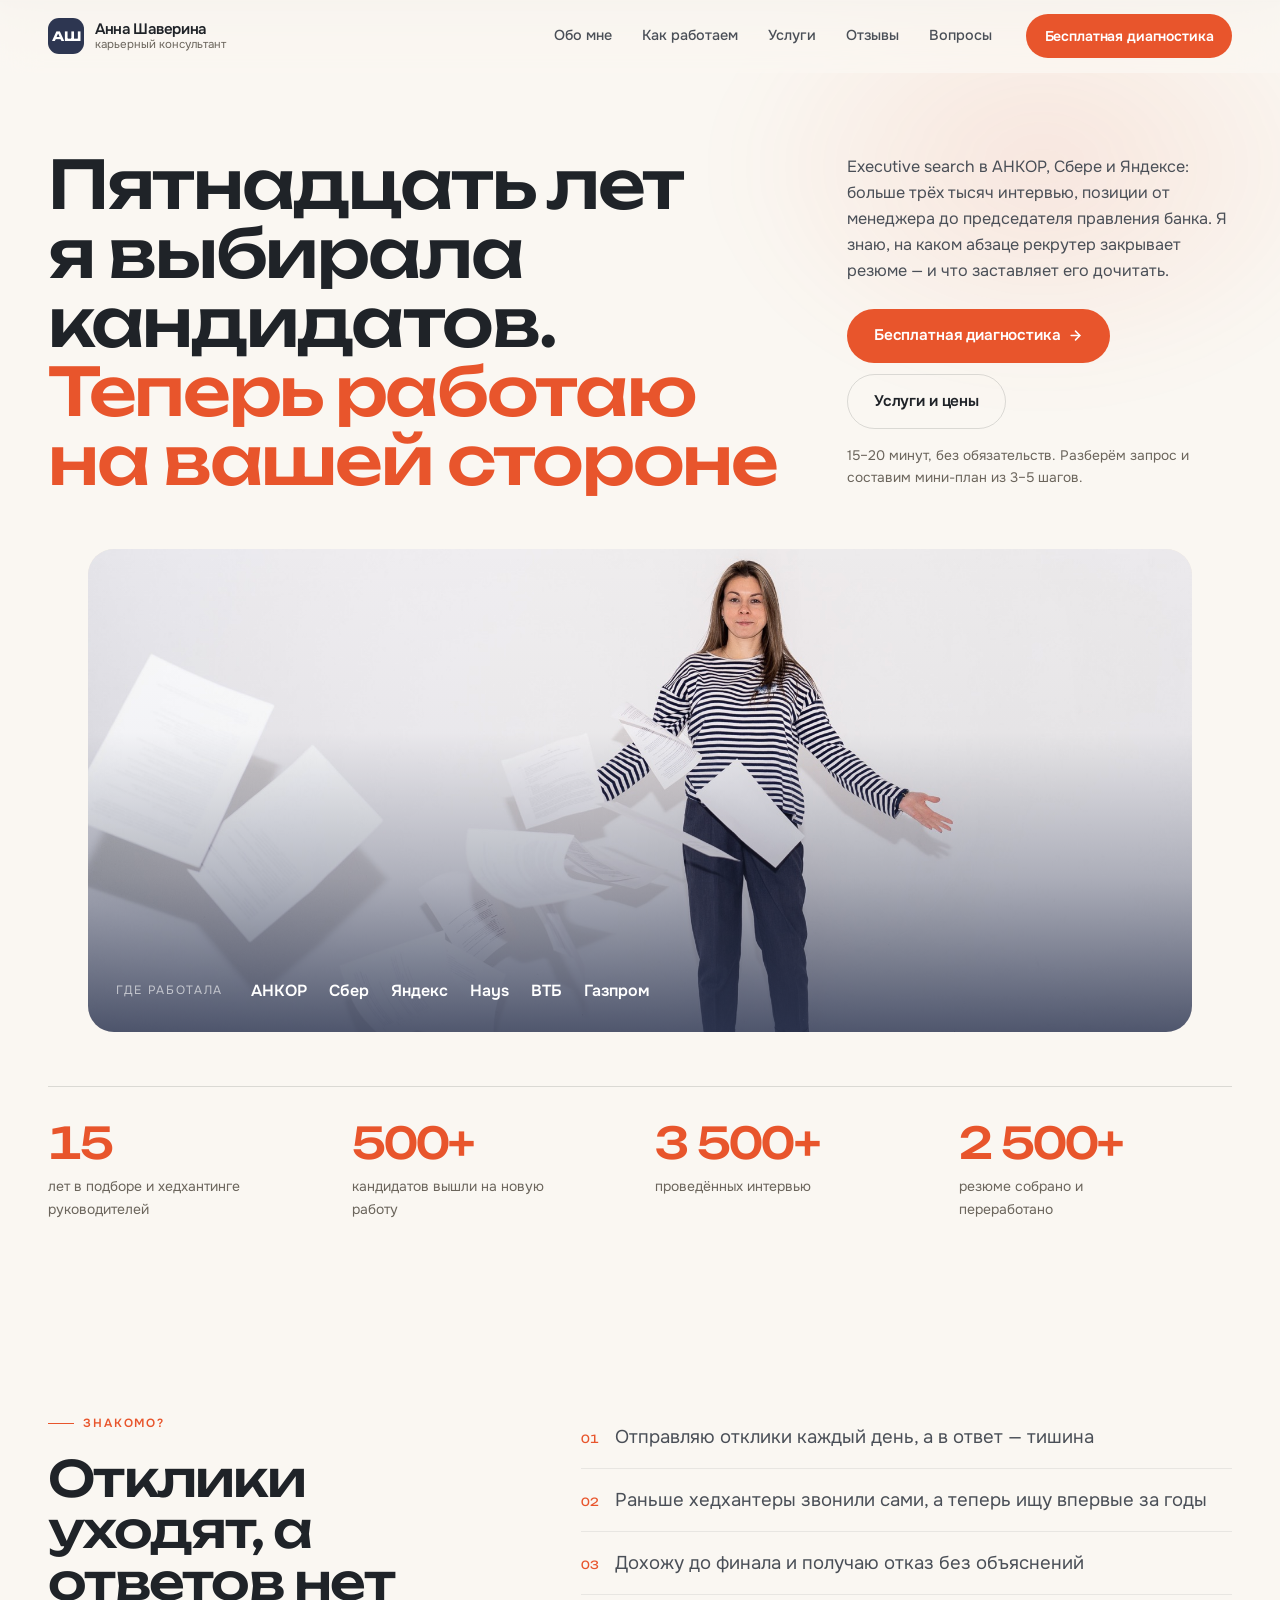
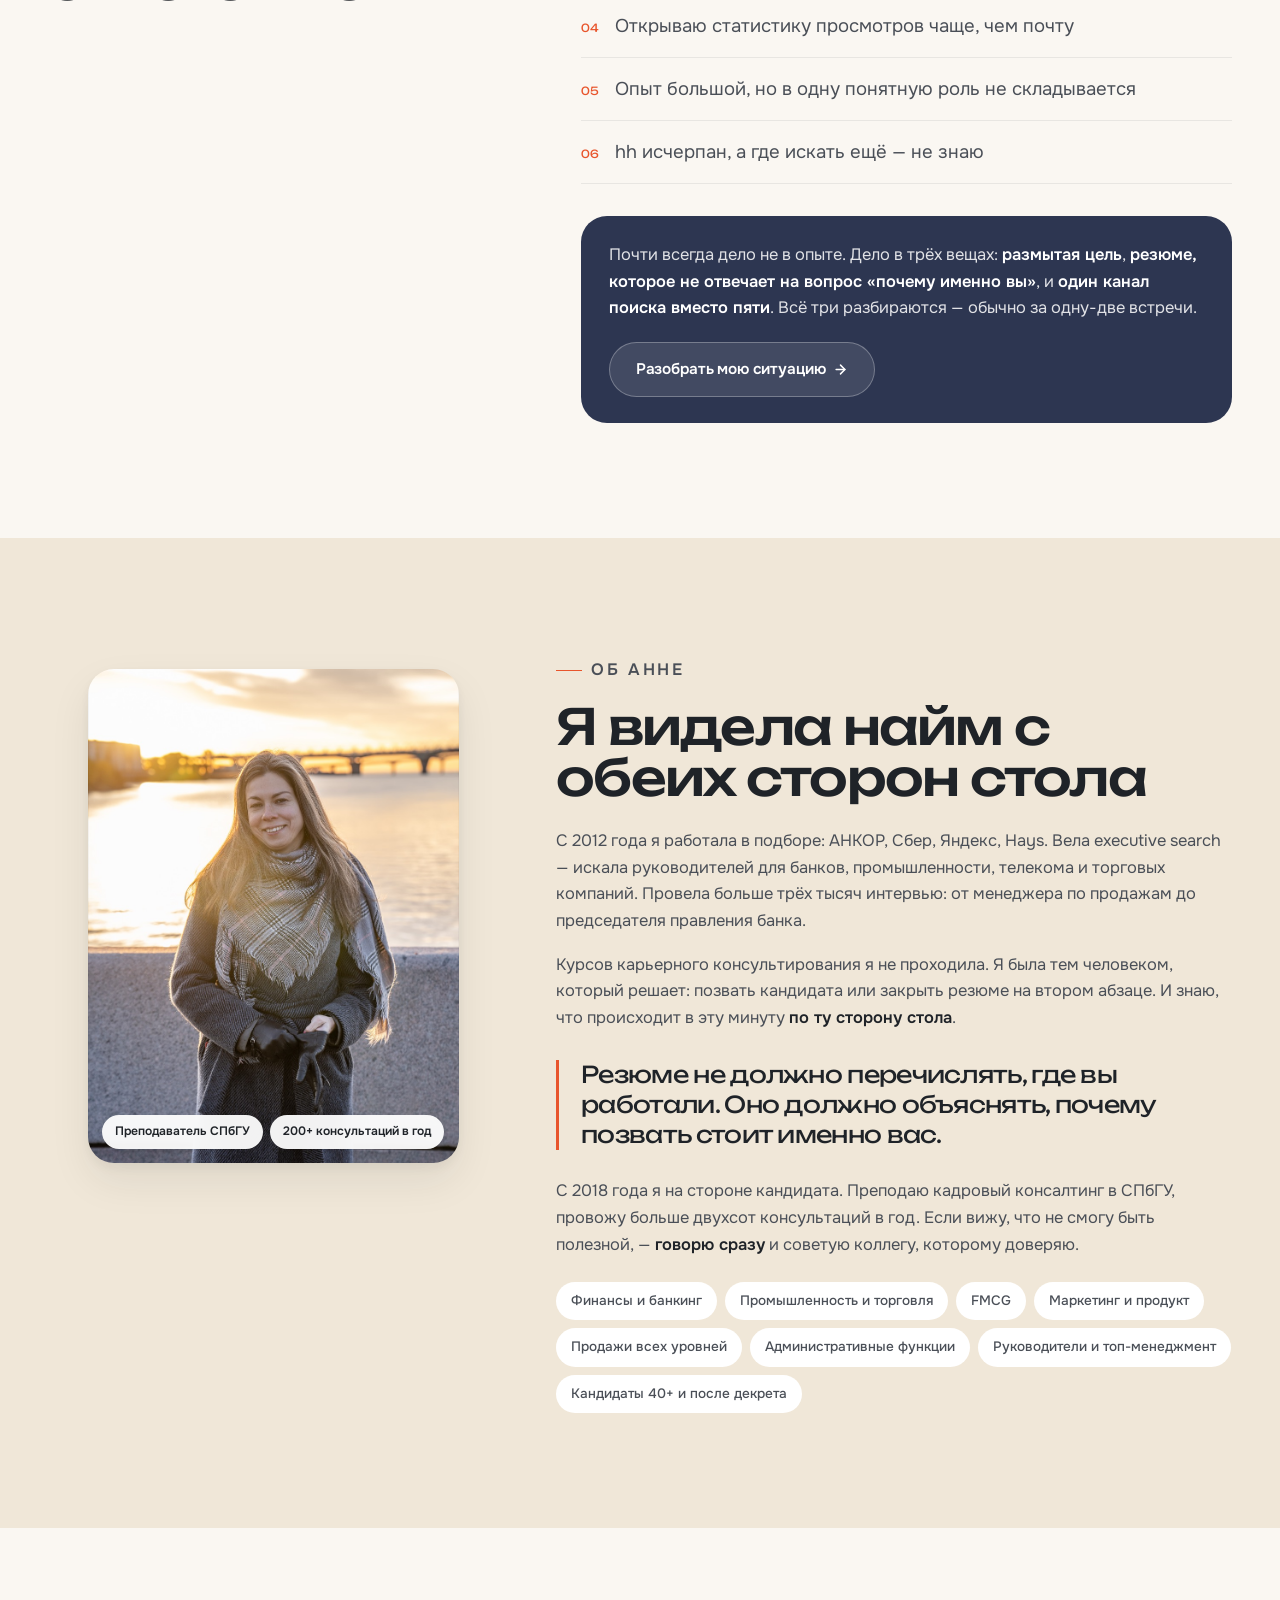
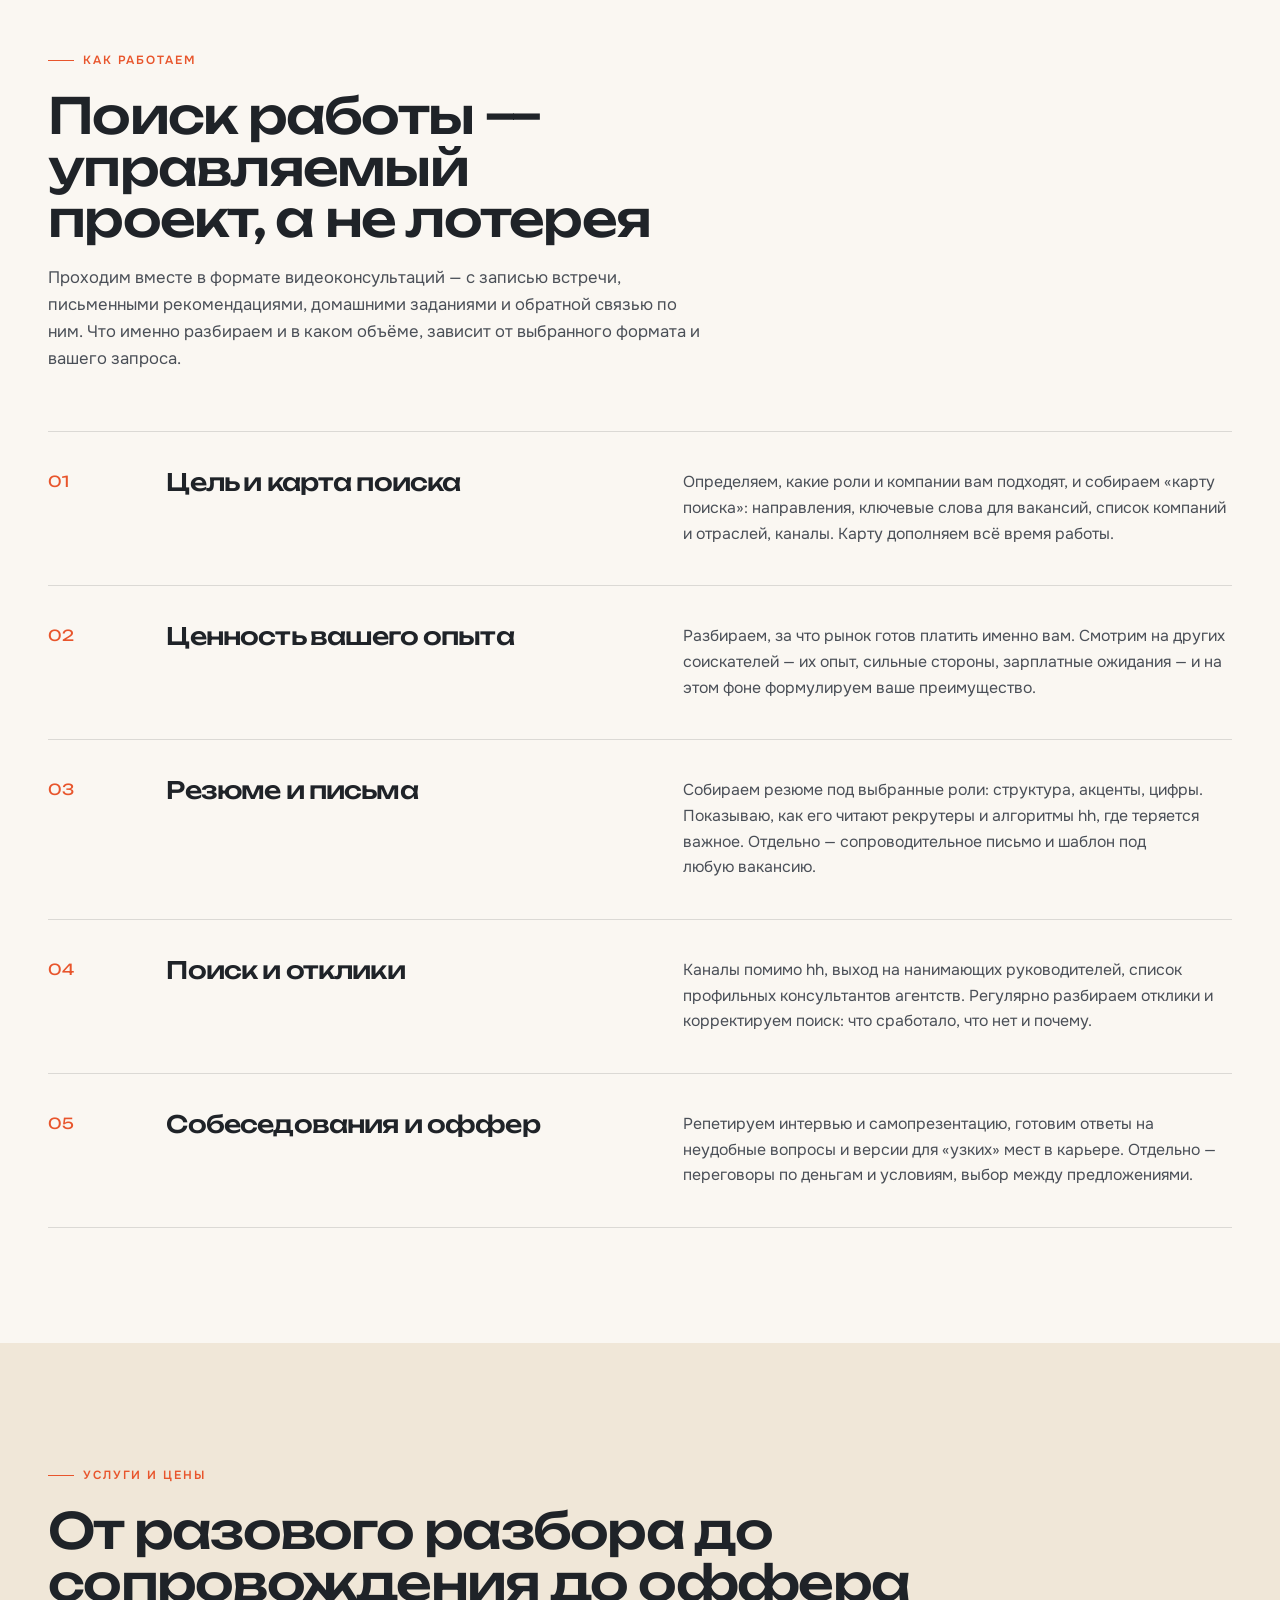
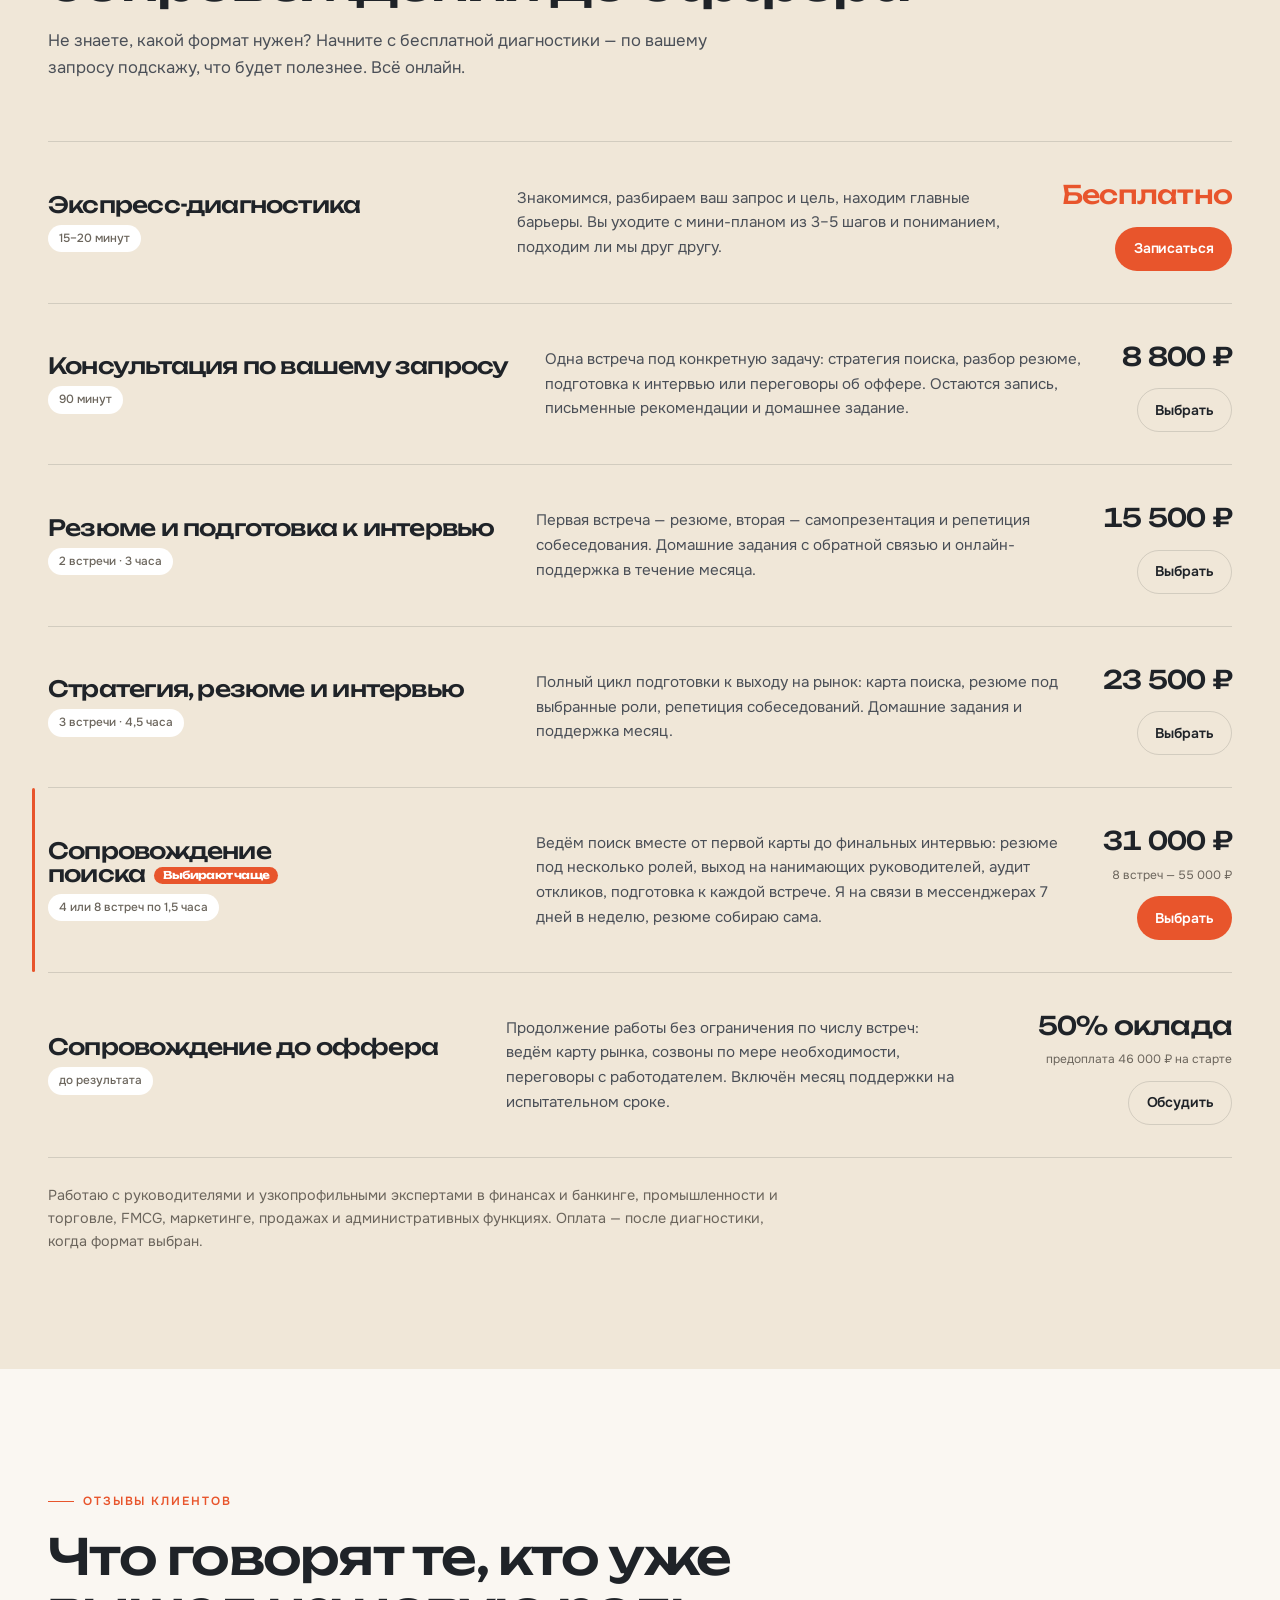
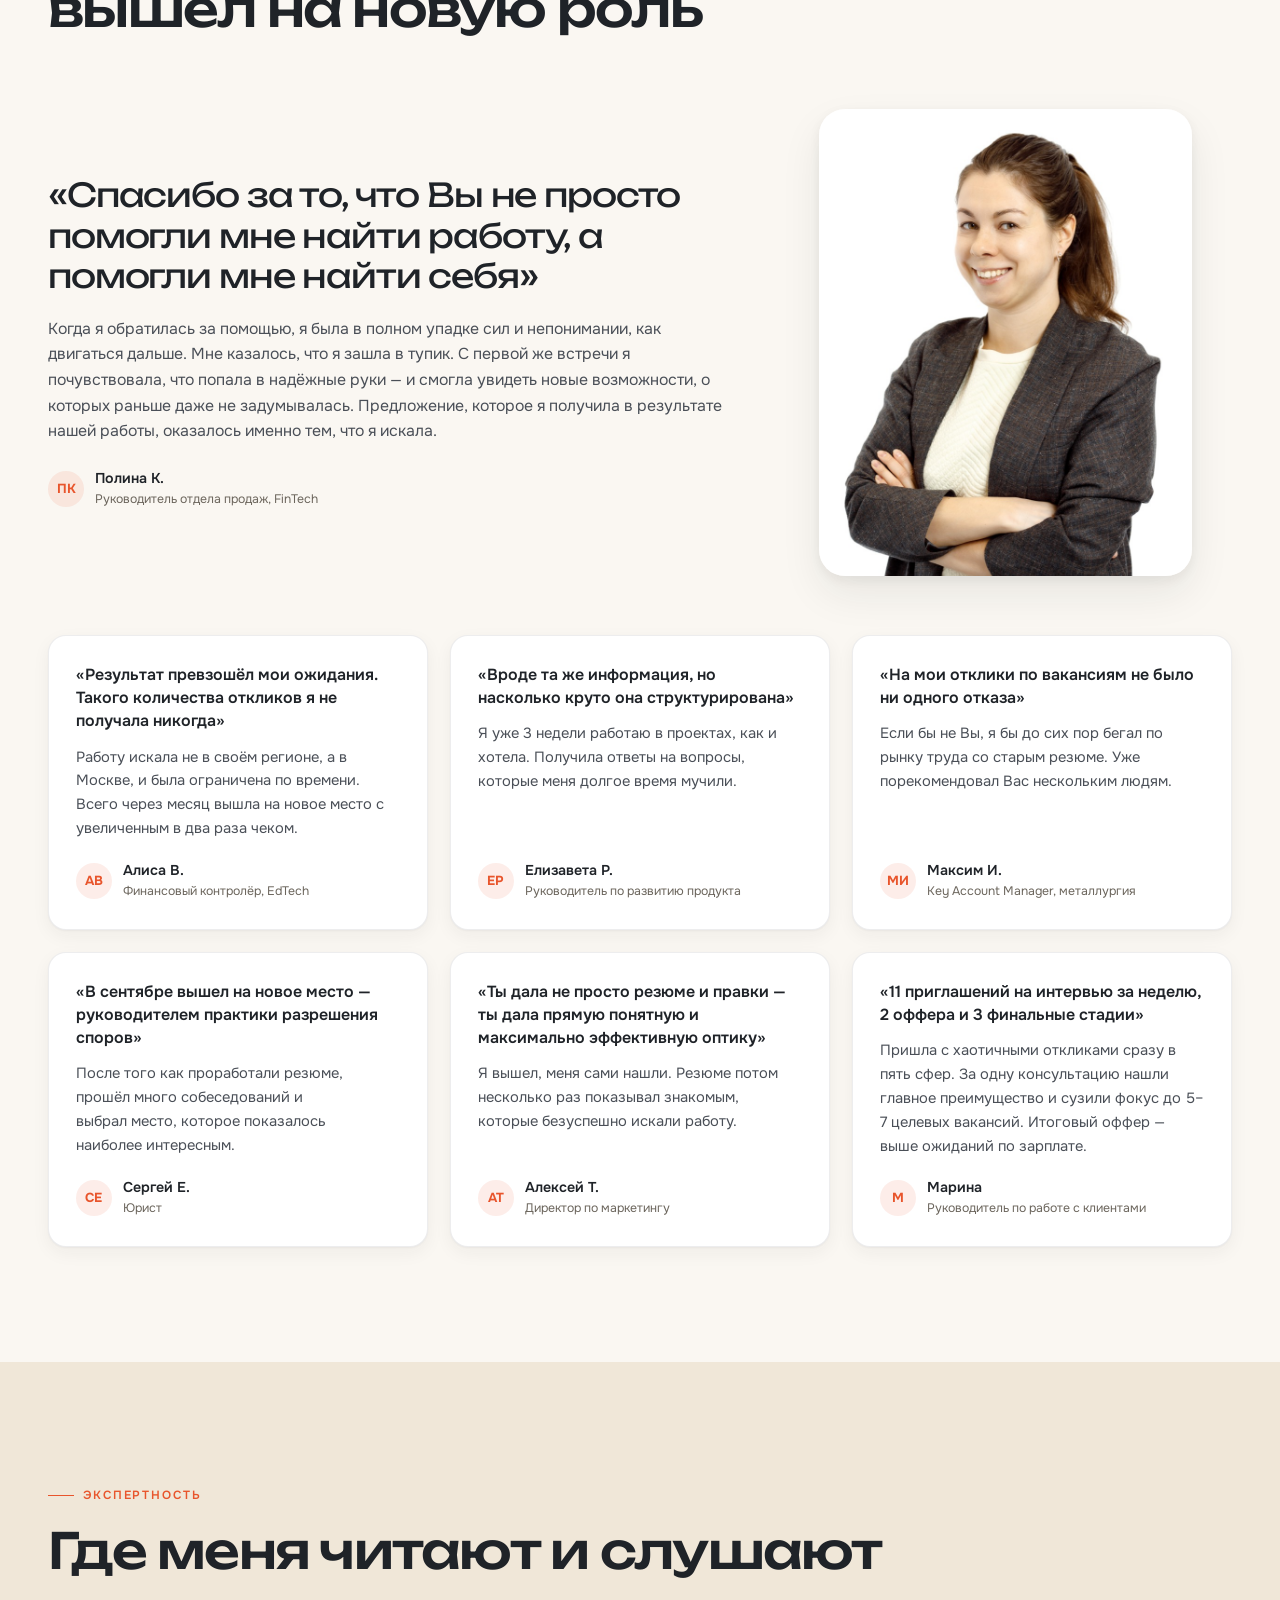
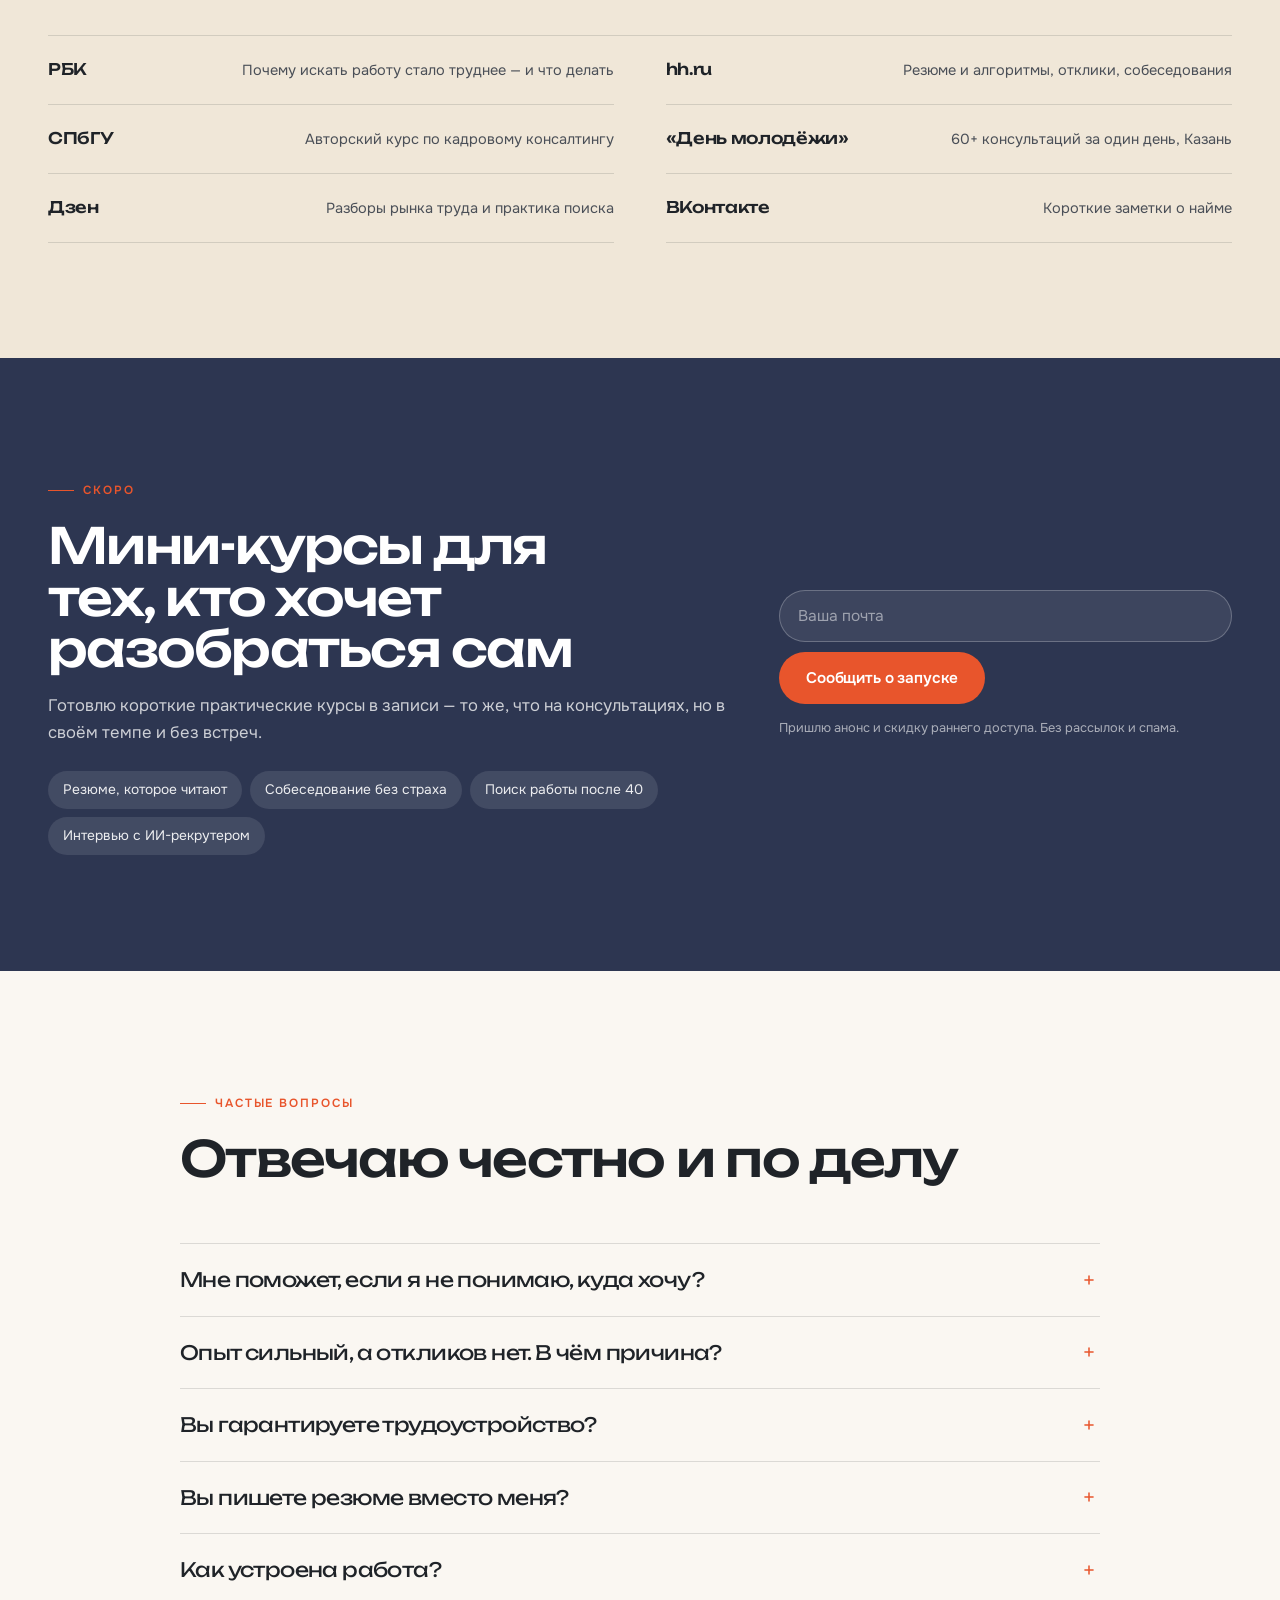
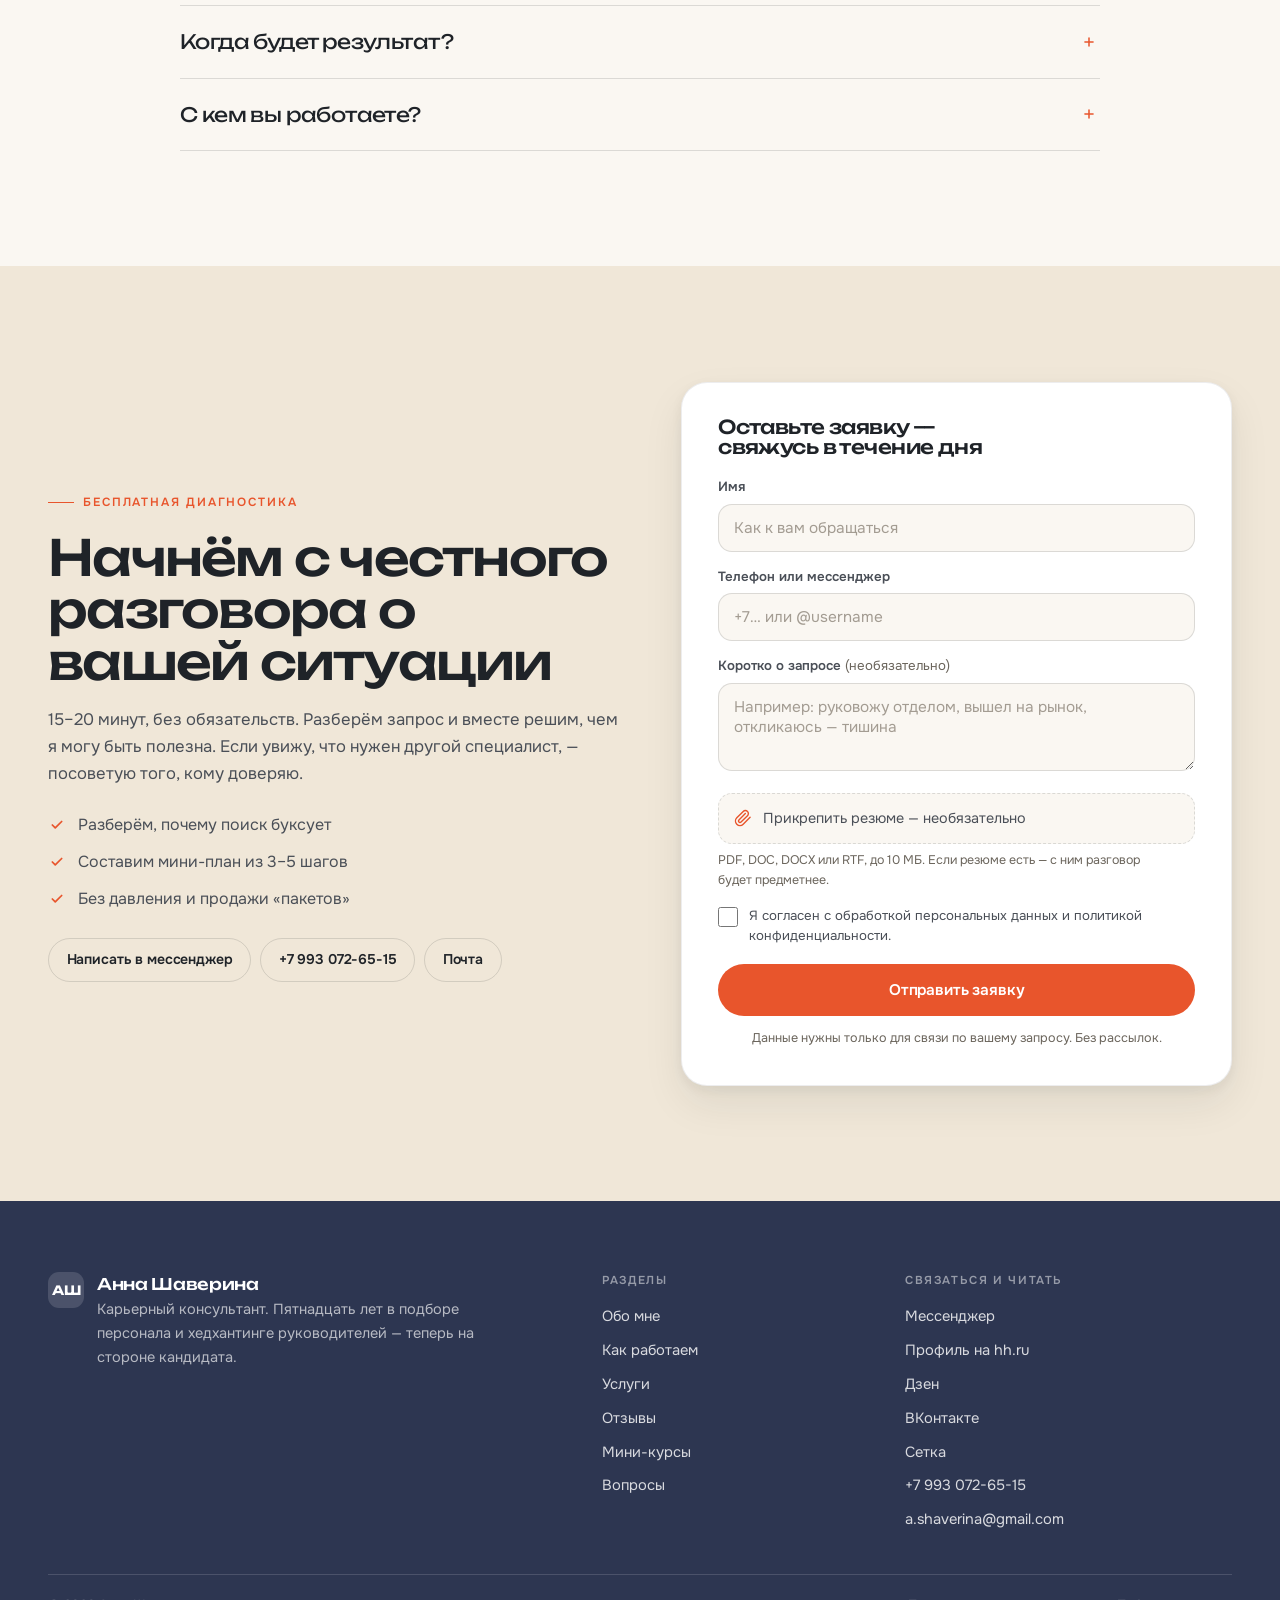
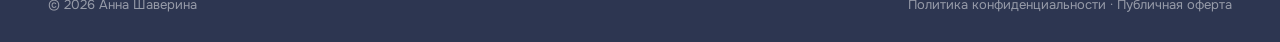
==== index.html @ d366e239 "Светлая палитра, свои формулировки, резюме и согласие в форме Палитра — по документу «Адаптация пали" ====
<!doctype html>
<html lang="ru">
<head>
<meta charset="utf-8">
<meta name="viewport" content="width=device-width, initial-scale=1, viewport-fit=cover">
<title>Анна Шаверина — карьерный консультант, бывший хедхантер</title>
<meta name="description" content="Пятнадцать лет в подборе руководителей: АНКОР, Сбер, Яндекс, Hays. Больше 3500 интервью и 500 трудоустроенных. Помогаю руководителям и экспертам выйти на нужную роль точечно. Бесплатная экспресс-диагностика — 15 минут.">
<meta name="author" content="Анна Шаверина">
<meta name="theme-color" content="#FAF7F2">
<link rel="canonical" href="https://anelime.github.io/Anna-HR/">

<meta property="og:type" content="website">
<meta property="og:locale" content="ru_RU">
<meta property="og:site_name" content="Анна Шаверина · карьерный консультант">
<meta property="og:title" content="Анна Шаверина — карьерный консультант, бывший хедхантер">
<meta property="og:description" content="Пятнадцать лет я выбирала кандидатов для крупнейших компаний страны. Теперь работаю на вашей стороне: помогаю выйти на нужную роль точечно.">
<meta property="og:url" content="https://anelime.github.io/Anna-HR/">
<meta property="og:image" content="https://anelime.github.io/Anna-HR/assets/img/og-image.jpg">
<meta name="twitter:card" content="summary_large_image">
<meta name="twitter:title" content="Анна Шаверина — карьерный консультант, бывший хедхантер">
<meta name="twitter:description" content="Пятнадцать лет я выбирала кандидатов. Теперь работаю на вашей стороне.">
<meta name="twitter:image" content="https://anelime.github.io/Anna-HR/assets/img/og-image.jpg">

<link rel="icon" href="assets/img/favicon.svg" type="image/svg+xml">
<link rel="apple-touch-icon" href="assets/img/apple-touch-icon.png">
<link rel="manifest" href="site.webmanifest">

<link rel="preconnect" href="https://fonts.googleapis.com">
<link rel="preconnect" href="https://fonts.gstatic.com" crossorigin>
<link href="https://fonts.googleapis.com/css2?family=Unbounded:wght@300..700&family=Onest:wght@300..700&display=swap" rel="stylesheet">

<link rel="stylesheet" href="assets/css/styles.css">
<script>document.documentElement.classList.add('js');</script>

<script type="application/ld+json">
{
  "@context": "https://schema.org",
  "@graph": [
    {
      "@type": "Person",
      "@id": "https://anelime.github.io/Anna-HR/#person",
      "name": "Анна Шаверина",
      "jobTitle": "Карьерный консультант",
      "description": "Карьерный консультант. Пятнадцать лет в подборе персонала и executive search: АНКОР, Сбер, Яндекс, Hays. Помогает руководителям и узкопрофильным экспертам выходить на нужную роль.",
      "image": "https://anelime.github.io/Anna-HR/assets/img/anna-hero.jpg",
      "url": "https://anelime.github.io/Anna-HR/",
      "email": "a.shaverina@gmail.com",
      "telephone": "+7-993-072-65-15",
      "alumniOf": { "@type": "CollegeOrUniversity", "name": "Санкт-Петербургский государственный университет (СПбГУ)" },
      "knowsAbout": ["Карьерное консультирование","Executive search","Подбор персонала","Составление резюме","Подготовка к собеседованию","Стратегия поиска работы","Переговоры об оффере","Рынок труда"],
      "sameAs": ["https://hh.ru/mentors/6411","https://dzen.ru/shaverina_consultant","https://m.vk.com/shaverina_consultant","https://setka.ru/users/a08baf91-d9fd-4711-a15f-7b4570cbdf1e"]
    },
    {
      "@type": "Service",
      "serviceType": "Карьерное консультирование",
      "provider": { "@id": "https://anelime.github.io/Anna-HR/#person" },
      "areaServed": "RU",
      "offers": [
        { "@type": "Offer", "name": "Экспресс-диагностика", "price": "0", "priceCurrency": "RUB" },
        { "@type": "Offer", "name": "Консультация, 90 минут", "price": "8800", "priceCurrency": "RUB" },
        { "@type": "Offer", "name": "Две консультации", "price": "15500", "priceCurrency": "RUB" },
        { "@type": "Offer", "name": "Три консультации", "price": "23500", "priceCurrency": "RUB" },
        { "@type": "Offer", "name": "Сопровождение поиска, 4 встречи", "price": "31000", "priceCurrency": "RUB" },
        { "@type": "Offer", "name": "Сопровождение поиска, 8 встреч", "price": "55000", "priceCurrency": "RUB" }
      ]
    },
    {
      "@type": "FAQPage",
      "mainEntity": [
        { "@type": "Question", "name": "Мне поможет, если я не понимаю, куда хочу?", "acceptedAnswer": { "@type": "Answer", "text": "Именно с этого и начинаем. Разбираем опыт, мотивацию и то, какие роли на рынке под него подходят. С первой встречи у вас появится направление и понятные шаги." } },
        { "@type": "Question", "name": "Опыт сильный, а откликов нет. В чём причина?", "acceptedAnswer": { "@type": "Answer", "text": "Обычно резюме не отвечает на вопрос «почему позвать именно вас»: нет цифр, размыт фокус, важное спрятано в середине. Плюс поиск идёт по одному каналу. Разбирается за одну-две встречи." } },
        { "@type": "Question", "name": "Вы гарантируете трудоустройство?", "acceptedAnswer": { "@type": "Answer", "text": "Нет. В решении участвуют три стороны: вы, работодатель и обстоятельства, которые никто не контролирует. Я отвечаю за систему, инструменты и сопровождение — они кратно повышают шансы." } },
        { "@type": "Question", "name": "Вы пишете резюме вместо меня?", "acceptedAnswer": { "@type": "Answer", "text": "Мы собираем его вместе: я провожу интервью по вашему опыту и достижениям, показываю структуру и логику, беру на себя формулировки. Так вы сможете защитить каждую строку на собеседовании." } },
        { "@type": "Question", "name": "Как устроена работа?", "acceptedAnswer": { "@type": "Answer", "text": "Онлайн, в формате видеоконсультаций. После встречи остаётся запись, письменные рекомендации и домашнее задание, на которое я обязательно даю обратную связь." } },
        { "@type": "Question", "name": "Когда будет результат?", "acceptedAnswer": { "@type": "Answer", "text": "Ясность и план — на первой встрече. Рост приглашений на интервью обычно заметен через две-четыре недели после того, как правки внедрены." } },
        { "@type": "Question", "name": "С кем вы работаете?", "acceptedAnswer": { "@type": "Answer", "text": "С руководителями всех уровней и узкопрофильными экспертами. Основные отрасли: финансы и банкинг, промышленность и торговля, FMCG, маркетинг, продажи, административные функции." } }
      ]
    }
  ]
}
</script>
</head>
<body>

<a class="skip-link" href="#hero">К содержанию</a>

<header class="site-header" id="siteHeader">
  <div class="wrap header-inner">
    <a class="brand" href="#hero" aria-label="Анна Шаверина — на главную">
      <span class="brand-mark" aria-hidden="true">АШ</span>
      <span class="brand-text"><b>Анна&nbsp;Шаверина</b><i>карьерный консультант</i></span>
    </a>
    <nav class="nav" aria-label="Основная навигация">
      <a href="#about">Обо мне</a>
      <a href="#method">Как работаем</a>
      <a href="#services">Услуги</a>
      <a href="#reviews">Отзывы</a>
      <a href="#faq">Вопросы</a>
    </nav>
    <a class="btn btn-sm header-cta" href="#cta">Бесплатная диагностика</a>
    <button class="burger" id="burger" aria-label="Открыть меню" aria-expanded="false" aria-controls="mobileNav">
      <span></span><span></span><span></span>
    </button>
  </div>
</header>

<div class="mobile-nav" id="mobileNav" aria-hidden="true">
  <nav aria-label="Мобильная навигация">
    <a href="#about">Обо мне</a>
    <a href="#method">Как работаем</a>
    <a href="#services">Услуги и цены</a>
    <a href="#reviews">Отзывы</a>
    <a href="#courses">Мини-курсы</a>
    <a href="#faq">Вопросы</a>
    <a class="btn" href="#cta">Записаться на диагностику</a>
  </nav>
</div>

<main>

<!-- ================= HERO ================= -->
<section class="hero" id="hero">
  <div class="wrap">
    <div class="hero-top">
      <h1 class="hero-in">
        <span class="line">Пятнадцать лет</span>
        <span class="line">я выбирала кандидатов.</span>
        <span class="line"><span class="accent">Теперь работаю</span></span>
        <span class="line"><span class="accent">на вашей стороне</span></span>
      </h1>
      <div class="hero-right hero-in" style="--hd:1">
        <p class="lead">Executive search в АНКОР, Сбере и Яндексе: больше трёх тысяч интервью, позиции от менеджера до председателя правления банка. Я знаю, на каком абзаце рекрутер закрывает резюме — и что заставляет его дочитать.</p>
        <div class="hero-cta">
          <a class="btn btn-arrow" href="#cta">
            Бесплатная диагностика
            <svg width="15" height="15" viewBox="0 0 24 24" fill="none" stroke="currentColor" stroke-width="2.4" stroke-linecap="round" stroke-linejoin="round"><path d="M5 12h14"/><path d="m12 5 7 7-7 7"/></svg>
          </a>
          <a class="btn btn-ghost" href="#services">Услуги и цены</a>
        </div>
        <p class="hero-note">15–20 минут, без обязательств. Разберём запрос и составим мини-план из 3–5 шагов.</p>
      </div>
    </div>

    <figure class="hero-visual hero-in" style="--hd:2">
      <img src="assets/img/anna-hero-wide.jpg" alt="Анна Шаверина, карьерный консультант" width="1900" height="1267" fetchpriority="high">
      <figcaption class="hero-marquee">
        <span>Где работала</span>
        <ul><li>АНКОР</li><li>Сбер</li><li>Яндекс</li><li>Hays</li><li>ВТБ</li><li>Газпром</li></ul>
      </figcaption>
    </figure>

    <div class="stats-row hero-in" style="--hd:3">
      <div class="stat"><b class="num" data-count="15">15</b><span>лет в подборе и хедхантинге руководителей</span></div>
      <div class="stat"><b class="num" data-count="500" data-suffix="+">500+</b><span>кандидатов вышли на новую работу</span></div>
      <div class="stat"><b class="num" data-count="3500" data-suffix="+">3500+</b><span>проведённых интервью</span></div>
      <div class="stat"><b class="num" data-count="2500" data-suffix="+">2500+</b><span>резюме собрано и переработано</span></div>
    </div>
  </div>
</section>

<!-- ================= PAIN ================= -->
<section class="section" id="pain">
  <div class="wrap pain-grid">
    <div class="reveal">
      <p class="eyebrow">Знакомо?</p>
      <h2 class="h-lg">Отклики уходят, а ответов нет</h2>
    </div>
    <div class="reveal" data-delay="1">
      <ul class="pain-list">
        <li data-n="01">Отправляю отклики каждый день, а в ответ — тишина</li>
        <li data-n="02">Раньше хедхантеры звонили сами, а теперь ищу впервые за годы</li>
        <li data-n="03">Дохожу до финала и получаю отказ без объяснений</li>
        <li data-n="04">Открываю статистику просмотров чаще, чем почту</li>
        <li data-n="05">Опыт большой, но в одну понятную роль не складывается</li>
        <li data-n="06">hh исчерпан, а где искать ещё — не знаю</li>
      </ul>
      <div class="pain-concl">
        <p>Почти всегда дело не в опыте. Дело в трёх вещах: <strong>размытая цель</strong>, <strong>резюме, которое не отвечает на вопрос «почему именно вы»</strong>, и <strong>один канал поиска вместо пяти</strong>. Всё три разбираются — обычно за одну-две встречи.</p>
        <a class="btn btn-on-dark btn-arrow" href="#cta">
          Разобрать мою ситуацию
          <svg width="15" height="15" viewBox="0 0 24 24" fill="none" stroke="currentColor" stroke-width="2.4" stroke-linecap="round" stroke-linejoin="round"><path d="M5 12h14"/><path d="m12 5 7 7-7 7"/></svg>
        </a>
      </div>
    </div>
  </div>
</section>

<!-- ================= ABOUT ================= -->
<section class="section section-tint" id="about">
  <div class="wrap about-grid">
    <figure class="about-photo reveal">
      <img src="assets/img/anna-warm.jpg" alt="Анна Шаверина" width="867" height="1300" loading="lazy">
      <figcaption class="about-badges">
        <span>Преподаватель СПбГУ</span>
        <span>200+ консультаций в год</span>
      </figcaption>
    </figure>
    <div class="about-copy reveal" data-delay="1">
      <p class="eyebrow">Об Анне</p>
      <h2 class="h-lg">Я видела найм с обеих сторон стола</h2>
      <p style="margin-top:24px;">С 2012 года я работала в подборе: АНКОР, Сбер, Яндекс, Hays. Вела executive search — искала руководителей для банков, промышленности, телекома и торговых компаний. Провела больше трёх тысяч интервью: от менеджера по продажам до председателя правления банка.</p>
      <p>Курсов карьерного консультирования я не проходила. Я была тем человеком, который решает: позвать кандидата или закрыть резюме на втором абзаце. И знаю, что происходит в эту минуту <strong>по ту сторону стола</strong>.</p>
      <blockquote class="about-quote">Резюме не должно перечислять, где вы работали. Оно должно объяснять, почему позвать стоит именно вас.</blockquote>
      <p>С 2018 года я на стороне кандидата. Преподаю кадровый консалтинг в&nbsp;СПбГУ, провожу больше двухсот консультаций в год. Если вижу, что не смогу быть полезной, — <strong>говорю сразу</strong> и советую коллегу, которому доверяю.</p>
      <ul class="about-tags">
        <li>Финансы и банкинг</li>
        <li>Промышленность и торговля</li>
        <li>FMCG</li>
        <li>Маркетинг и продукт</li>
        <li>Продажи всех уровней</li>
        <li>Административные функции</li>
        <li>Руководители и топ-менеджмент</li>
        <li>Кандидаты 40+ и после декрета</li>
      </ul>
    </div>
  </div>
</section>

<!-- ================= METHOD ================= -->
<section class="section" id="method">
  <div class="wrap">
    <header class="section-head reveal">
      <p class="eyebrow">Как работаем</p>
      <h2 class="h-lg">Поиск работы — управляемый проект, а не лотерея</h2>
      <p class="lead">Проходим вместе в формате видеоконсультаций — с записью встречи, письменными рекомендациями, домашними заданиями и обратной связью по ним. Что именно разбираем и в каком объёме, зависит от выбранного формата и вашего запроса.</p>
    </header>
    <ol class="steps">
      <li class="step reveal">
        <span class="step-n">01</span>
        <h3>Цель и карта поиска</h3>
        <p>Определяем, какие роли и компании вам подходят, и собираем «карту поиска»: направления, ключевые слова для вакансий, список компаний и отраслей, каналы. Карту дополняем всё время работы.</p>
      </li>
      <li class="step reveal">
        <span class="step-n">02</span>
        <h3>Ценность вашего опыта</h3>
        <p>Разбираем, за что рынок готов платить именно вам. Смотрим на других соискателей — их опыт, сильные стороны, зарплатные ожидания — и на этом фоне формулируем ваше преимущество.</p>
      </li>
      <li class="step reveal">
        <span class="step-n">03</span>
        <h3>Резюме и письма</h3>
        <p>Собираем резюме под выбранные роли: структура, акценты, цифры. Показываю, как его читают рекрутеры и алгоритмы hh, где теряется важное. Отдельно — сопроводительное письмо и шаблон под любую вакансию.</p>
      </li>
      <li class="step reveal">
        <span class="step-n">04</span>
        <h3>Поиск и отклики</h3>
        <p>Каналы помимо hh, выход на нанимающих руководителей, список профильных консультантов агентств. Регулярно разбираем отклики и корректируем поиск: что сработало, что нет и почему.</p>
      </li>
      <li class="step reveal">
        <span class="step-n">05</span>
        <h3>Собеседования и оффер</h3>
        <p>Репетируем интервью и самопрезентацию, готовим ответы на неудобные вопросы и версии для «узких» мест в карьере. Отдельно — переговоры по деньгам и условиям, выбор между предложениями.</p>
      </li>
    </ol>
  </div>
</section>

<!-- ================= SERVICES ================= -->
<section class="section section-tint" id="services">
  <div class="wrap">
    <header class="section-head reveal">
      <p class="eyebrow">Услуги и цены</p>
      <h2 class="h-lg">От разового разбора до сопровождения до оффера</h2>
      <p class="lead">Не знаете, какой формат нужен? Начните с бесплатной диагностики — по вашему запросу подскажу, что будет полезнее. Всё онлайн.</p>
    </header>
    <div class="svc-list">
      <article class="svc svc-free reveal">
        <div class="svc-name">
          <h3>Экспресс-диагностика</h3>
          <span class="svc-tag">15–20 минут</span>
        </div>
        <p class="svc-desc">Знакомимся, разбираем ваш запрос и цель, находим главные барьеры. Вы уходите с мини-планом из 3–5 шагов и пониманием, подходим ли мы друг другу.</p>
        <div class="svc-right">
          <div class="svc-price">Бесплатно</div>
          <a class="btn btn-sm" href="#cta">Записаться</a>
        </div>
      </article>

      <article class="svc reveal">
        <div class="svc-name">
          <h3>Консультация по вашему запросу</h3>
          <span class="svc-tag">90 минут</span>
        </div>
        <p class="svc-desc">Одна встреча под конкретную задачу: стратегия поиска, разбор резюме, подготовка к интервью или переговоры об оффере. Остаются запись, письменные рекомендации и домашнее задание.</p>
        <div class="svc-right">
          <div class="svc-price">8 800 ₽</div>
          <a class="btn btn-ghost btn-sm" href="#cta">Выбрать</a>
        </div>
      </article>

      <article class="svc reveal">
        <div class="svc-name">
          <h3>Резюме и подготовка к интервью</h3>
          <span class="svc-tag">2 встречи · 3 часа</span>
        </div>
        <p class="svc-desc">Первая встреча — резюме, вторая — самопрезентация и репетиция собеседования. Домашние задания с обратной связью и онлайн-поддержка в течение месяца.</p>
        <div class="svc-right">
          <div class="svc-price">15 500 ₽</div>
          <a class="btn btn-ghost btn-sm" href="#cta">Выбрать</a>
        </div>
      </article>

      <article class="svc reveal">
        <div class="svc-name">
          <h3>Стратегия, резюме и интервью</h3>
          <span class="svc-tag">3 встречи · 4,5 часа</span>
        </div>
        <p class="svc-desc">Полный цикл подготовки к выходу на рынок: карта поиска, резюме под выбранные роли, репетиция собеседований. Домашние задания и поддержка месяц.</p>
        <div class="svc-right">
          <div class="svc-price">23 500 ₽</div>
          <a class="btn btn-ghost btn-sm" href="#cta">Выбрать</a>
        </div>
      </article>

      <article class="svc svc-featured reveal">
        <div class="svc-name">
          <h3>Сопровождение поиска<span class="svc-flag">Выбирают чаще</span></h3>
          <span class="svc-tag">4 или 8 встреч по 1,5 часа</span>
        </div>
        <p class="svc-desc">Ведём поиск вместе от первой карты до финальных интервью: резюме под несколько ролей, выход на нанимающих руководителей, аудит откликов, подготовка к каждой встрече. Я на связи в мессенджерах 7 дней в неделю, резюме собираю сама.</p>
        <div class="svc-right">
          <div class="svc-price">31 000 ₽<small>8 встреч — 55 000 ₽</small></div>
          <a class="btn btn-sm" href="#cta">Выбрать</a>
        </div>
      </article>

      <article class="svc reveal">
        <div class="svc-name">
          <h3>Сопровождение до оффера</h3>
          <span class="svc-tag">до результата</span>
        </div>
        <p class="svc-desc">Продолжение работы без ограничения по числу встреч: ведём карту рынка, созвоны по мере необходимости, переговоры с работодателем. Включён месяц поддержки на испытательном сроке.</p>
        <div class="svc-right">
          <div class="svc-price">50% оклада<small>предоплата 46 000 ₽ на старте</small></div>
          <a class="btn btn-ghost btn-sm" href="#cta">Обсудить</a>
        </div>
      </article>
    </div>
    <p class="svc-note reveal">Работаю с руководителями и узкопрофильными экспертами в финансах и банкинге, промышленности и торговле, FMCG, маркетинге, продажах и административных функциях. Оплата — после диагностики, когда формат выбран.</p>
  </div>
</section>

<!-- ================= REVIEWS ================= -->
<section class="section" id="reviews">
  <div class="wrap">
    <header class="section-head reveal">
      <p class="eyebrow">Отзывы клиентов</p>
      <h2 class="h-lg">Что говорят те, кто уже вышел на новую роль</h2>
    </header>

    <div class="rev-feature reveal">
      <div>
        <blockquote>«Спасибо за то, что Вы не просто помогли мне найти работу, а помогли мне найти себя»</blockquote>
        <p class="rev-body">Когда я обратилась за помощью, я была в полном упадке сил и непонимании, как двигаться дальше. Мне казалось, что я зашла в тупик. С первой же встречи я почувствовала, что попала в надёжные руки — и смогла увидеть новые возможности, о которых раньше даже не задумывалась. Предложение, которое я получила в результате нашей работы, оказалось именно тем, что я искала.</p>
        <div class="rev-author" style="padding-top:22px;">
          <span class="rev-ava" aria-hidden="true">ПК</span>
          <span class="rev-meta"><b>Полина К.</b><span>Руководитель отдела продаж, FinTech</span></span>
        </div>
      </div>
      <figure class="rev-photo">
        <img src="assets/img/anna-portrait.jpg" alt="Анна Шаверина" width="800" height="1200" loading="lazy">
      </figure>
    </div>

    <div class="rev-grid">
      <article class="rev reveal">
        <q>Результат превзошёл мои ожидания. Такого количества откликов я не получала никогда</q>
        <p>Работу искала не в своём регионе, а в Москве, и была ограничена по времени. Всего через месяц вышла на новое место с увеличенным в два раза чеком.</p>
        <div class="rev-author">
          <span class="rev-ava" aria-hidden="true">АВ</span>
          <span class="rev-meta"><b>Алиса В.</b><span>Финансовый контролёр, EdTech</span></span>
        </div>
      </article>

      <article class="rev reveal" data-delay="1">
        <q>Вроде та же информация, но насколько круто она структурирована</q>
        <p>Я уже 3 недели работаю в проектах, как и хотела. Получила ответы на вопросы, которые меня долгое время мучили.</p>
        <div class="rev-author">
          <span class="rev-ava" aria-hidden="true">ЕР</span>
          <span class="rev-meta"><b>Елизавета Р.</b><span>Руководитель по развитию продукта</span></span>
        </div>
      </article>

      <article class="rev reveal" data-delay="2">
        <q>На мои отклики по вакансиям не было ни одного отказа</q>
        <p>Если бы не Вы, я бы до сих пор бегал по рынку труда со старым резюме. Уже порекомендовал Вас нескольким людям.</p>
        <div class="rev-author">
          <span class="rev-ava" aria-hidden="true">МИ</span>
          <span class="rev-meta"><b>Максим И.</b><span>Key Account Manager, металлургия</span></span>
        </div>
      </article>

      <article class="rev reveal">
        <q>В сентябре вышел на новое место — руководителем практики разрешения споров</q>
        <p>После того как проработали резюме, прошёл много собеседований и выбрал место, которое показалось наиболее интересным.</p>
        <div class="rev-author">
          <span class="rev-ava" aria-hidden="true">СЕ</span>
          <span class="rev-meta"><b>Сергей Е.</b><span>Юрист</span></span>
        </div>
      </article>

      <article class="rev reveal" data-delay="1">
        <q>Ты дала не просто резюме и правки — ты дала прямую понятную и максимально эффективную оптику</q>
        <p>Я вышел, меня сами нашли. Резюме потом несколько раз показывал знакомым, которые безуспешно искали работу.</p>
        <div class="rev-author">
          <span class="rev-ava" aria-hidden="true">АТ</span>
          <span class="rev-meta"><b>Алексей Т.</b><span>Директор по маркетингу</span></span>
        </div>
      </article>

      <article class="rev reveal" data-delay="2">
        <q>11 приглашений на интервью за неделю, 2 оффера и 3 финальные стадии</q>
        <p>Пришла с хаотичными откликами сразу в пять сфер. За одну консультацию нашли главное преимущество и сузили фокус до 5–7 целевых вакансий. Итоговый оффер — выше ожиданий по зарплате.</p>
        <div class="rev-author">
          <span class="rev-ava" aria-hidden="true">М</span>
          <span class="rev-meta"><b>Марина</b><span>Руководитель по работе с клиентами</span></span>
        </div>
      </article>
    </div>
  </div>
</section>

<!-- ================= PRESS ================= -->
<section class="section section-tint" id="press">
  <div class="wrap">
    <header class="section-head reveal">
      <p class="eyebrow">Экспертность</p>
      <h2 class="h-lg">Где меня читают и слушают</h2>
    </header>
    <div class="press-list reveal">
      <a class="press-item" href="https://www.rbc.ru/life/news/68f09f5a9a7947820cb58cc4" target="_blank" rel="noopener">
        <b>РБК</b><span>Почему искать работу стало труднее — и что делать</span>
      </a>
      <a class="press-item" href="https://spb.hh.ru/article/kak-otklikatsya-i-chto-govorit-na-sobesedovanii-kogda-konkurenciya-ogromnaya" target="_blank" rel="noopener">
        <b>hh.ru</b><span>Резюме и алгоритмы, отклики, собеседования</span>
      </a>
      <div class="press-item">
        <b>СПбГУ</b><span>Авторский курс по кадровому консалтингу</span>
      </div>
      <div class="press-item">
        <b>«День молодёжи»</b><span>60+ консультаций за один день, Казань</span>
      </div>
      <a class="press-item" href="#" data-link="dzen" target="_blank" rel="noopener">
        <b>Дзен</b><span>Разборы рынка труда и практика поиска</span>
      </a>
      <a class="press-item" href="#" data-link="vk" target="_blank" rel="noopener">
        <b>ВКонтакте</b><span>Короткие заметки о найме</span>
      </a>
    </div>
  </div>
</section>

<!-- ================= COURSES ================= -->
<section class="section courses" id="courses">
  <div class="wrap courses-grid">
    <div class="reveal">
      <p class="eyebrow">Скоро</p>
      <h2 class="h-lg on-dark">Мини-курсы для тех, кто хочет разобраться сам</h2>
      <p class="lead" style="color:rgba(255,255,255,.76);">Готовлю короткие практические курсы в записи — то же, что на консультациях, но в своём темпе и без встреч.</p>
      <ul class="courses-list">
        <li>Резюме, которое читают</li>
        <li>Собеседование без страха</li>
        <li>Поиск работы после 40</li>
        <li>Интервью с ИИ-рекрутером</li>
      </ul>
    </div>
    <div class="reveal" data-delay="1">
      <form class="courses-form" id="coursesForm" novalidate>
        <label class="sr-only" for="courseEmail">Электронная почта</label>
        <input type="email" id="courseEmail" name="email" required placeholder="Ваша почта" autocomplete="email">
        <button type="submit" class="btn">Сообщить о запуске</button>
      </form>
      <p class="courses-note">Пришлю анонс и скидку раннего доступа. Без рассылок и спама.</p>
      <p class="courses-success" id="coursesSuccess" hidden>Спасибо! Напишу вам, когда курсы будут готовы.</p>
    </div>
  </div>
</section>

<!-- ================= FAQ ================= -->
<section class="section" id="faq">
  <div class="wrap faq-wrap">
    <header class="section-head reveal">
      <p class="eyebrow">Частые вопросы</p>
      <h2 class="h-lg">Отвечаю честно и по делу</h2>
    </header>
    <div class="faq-list reveal">
      <details class="faq-item">
        <summary>Мне поможет, если я не понимаю, куда хочу?</summary>
        <div class="faq-a"><p>Именно с этого и начинаем. Разбираем опыт, мотивацию и то, какие роли на рынке под него подходят. Уже с первой встречи у вас появится направление и понятные шаги, а не общее «надо что-то менять».</p></div>
      </details>
      <details class="faq-item">
        <summary>Опыт сильный, а откликов нет. В чём причина?</summary>
        <div class="faq-a"><p>Обычно резюме не отвечает на вопрос «почему позвать именно вас»: нет цифр, размыт фокус, самое важное спрятано в середине третьей страницы. Плюс поиск идёт по одному каналу. Это разбирается за одну-две встречи.</p></div>
      </details>
      <details class="faq-item">
        <summary>Вы гарантируете трудоустройство?</summary>
        <div class="faq-a"><p>Нет. В решении о найме участвуют три стороны: вы, работодатель и обстоятельства, которые не контролирует никто. Я отвечаю за систему, инструменты и сопровождение — они кратно повышают шансы. Тот, кто обещает гарантию оффера, продаёт иллюзию.</p></div>
      </details>
      <details class="faq-item">
        <summary>Вы пишете резюме вместо меня?</summary>
        <div class="faq-a"><p>Мы собираем его вместе. Я провожу интервью по вашему опыту и достижениям, показываю структуру и логику, беру на себя формулировки. Так вы сможете уверенно защитить каждую строку на собеседовании — а текст «под диктовку» как раз там и подводит.</p></div>
      </details>
      <details class="faq-item">
        <summary>Как устроена работа?</summary>
        <div class="faq-a"><p>Онлайн, в формате видеоконсультаций. После встречи у вас остаётся запись, письменные рекомендации и домашнее задание, на которое я обязательно даю обратную связь. Между встречами отвечаю на вопросы в мессенджерах.</p></div>
      </details>
      <details class="faq-item">
        <summary>Когда будет результат?</summary>
        <div class="faq-a"><p>Ясность и план — уже на первой встрече. Рост числа приглашений на интервью обычно заметен через две-четыре недели после того, как правки внедрены и поиск перестроен.</p></div>
      </details>
      <details class="faq-item">
        <summary>С кем вы работаете?</summary>
        <div class="faq-a"><p>С руководителями всех уровней и узкопрофильными экспертами. Основные отрасли: финансы и банкинг, промышленность и торговля, FMCG, маркетинг, продажи, административные функции. Если увижу, что не смогу быть полезной, скажу на диагностике и посоветую коллегу.</p></div>
      </details>
    </div>
  </div>
</section>

<!-- ================= CTA ================= -->
<section class="section cta" id="cta">
  <div class="wrap cta-grid">
    <div class="cta-copy reveal">
      <p class="eyebrow">Бесплатная диагностика</p>
      <h2 class="h-lg">Начнём с честного разговора о вашей ситуации</h2>
      <p class="lead">15–20 минут, без обязательств. Разберём запрос и вместе решим, чем я могу быть полезна. Если увижу, что нужен другой специалист, — посоветую того, кому доверяю.</p>
      <ul class="cta-points">
        <li>Разберём, почему поиск буксует</li>
        <li>Составим мини-план из 3–5 шагов</li>
        <li>Без давления и продажи «пакетов»</li>
      </ul>
      <div class="cta-direct">
        <a class="btn btn-ghost btn-sm" href="#" data-link="tg" target="_blank" rel="noopener">Написать в мессенджер</a>
        <a class="btn btn-ghost btn-sm" href="#" data-link="phone">+7 993 072-65-15</a>
        <a class="btn btn-ghost btn-sm" href="#" data-link="email">Почта</a>
      </div>
    </div>

    <form class="form reveal" data-delay="1" id="leadForm" novalidate>
      <h3>Оставьте заявку — свяжусь в течение дня</h3>
      <label class="field">
        <span>Имя</span>
        <input type="text" name="name" autocomplete="name" required placeholder="Как к вам обращаться">
      </label>
      <label class="field">
        <span>Телефон или мессенджер</span>
        <input type="text" name="contact" required placeholder="+7… или @username">
      </label>
      <label class="field">
        <span>Коротко о запросе <i>(необязательно)</i></span>
        <textarea name="message" rows="3" placeholder="Например: руковожу отделом, вышел на рынок, откликаюсь — тишина"></textarea>
      </label>

      <div class="file-field">
        <label class="file-label" for="resumeFile">
          <svg width="18" height="18" viewBox="0 0 24 24" fill="none" stroke="currentColor" stroke-width="1.9" stroke-linecap="round" stroke-linejoin="round"><path d="M21.44 11.05l-9.19 9.19a6 6 0 0 1-8.49-8.49l8.57-8.57A4 4 0 1 1 18 8.84l-8.59 8.57a2 2 0 0 1-2.83-2.83l8.49-8.48"/></svg>
          <span id="fileLabelText">Прикрепить резюме — необязательно</span>
          <input type="file" id="resumeFile" name="resume" accept=".pdf,.doc,.docx,.rtf,.txt">
        </label>
        <p class="file-hint">PDF, DOC, DOCX или RTF, до 10 МБ. Если резюме есть — с ним разговор будет предметнее.</p>
        <p class="file-name" id="fileName" hidden></p>
      </div>

      <label class="consent">
        <input type="checkbox" name="consent" id="consent" required>
        <span>Я согласен с обработкой персональных данных и <a href="#" data-link="privacy">политикой конфиденциальности</a>.</span>
      </label>

      <button type="submit" class="btn btn-block" style="margin-top:14px;">Отправить заявку</button>
      <p class="form-note">Данные нужны только для связи по вашему запросу. Без рассылок.</p>
      <p class="form-success" id="formSuccess" hidden>Спасибо! Свяжусь с вами в ближайшее время — обычно в течение рабочего дня.</p>
    </form>
  </div>
</section>

</main>

<footer class="site-footer">
  <div class="wrap footer-grid">
    <div class="footer-brand">
      <span class="brand-mark" aria-hidden="true">АШ</span>
      <p><b>Анна Шаверина</b><br>Карьерный консультант. Пятнадцать лет в подборе персонала и хедхантинге руководителей — теперь на стороне кандидата.</p>
    </div>
    <nav class="footer-col" aria-label="Навигация в подвале">
      <b>Разделы</b>
      <a href="#about">Обо мне</a>
      <a href="#method">Как работаем</a>
      <a href="#services">Услуги</a>
      <a href="#reviews">Отзывы</a>
      <a href="#courses">Мини-курсы</a>
      <a href="#faq">Вопросы</a>
    </nav>
    <div class="footer-col">
      <b>Связаться и читать</b>
      <a href="#" data-link="tg" target="_blank" rel="noopener">Мессенджер</a>
      <a href="#" data-link="hh" target="_blank" rel="noopener">Профиль на hh.ru</a>
      <a href="#" data-link="dzen" target="_blank" rel="noopener">Дзен</a>
      <a href="#" data-link="vk" target="_blank" rel="noopener">ВКонтакте</a>
      <a href="#" data-link="setka" target="_blank" rel="noopener">Сетка</a>
      <a href="#" data-link="phone">+7 993 072-65-15</a>
      <a href="#" data-link="email">a.shaverina@gmail.com</a>
    </div>
  </div>
  <div class="wrap footer-bottom">
    <span>© <span id="year">2026</span> Анна Шаверина</span>
    <span>Политика конфиденциальности · Публичная оферта</span>
  </div>
</footer>

<script src="assets/js/main.js" defer></script>
</body>
</html>
---- assets/css/styles.css ----
/* =========================================================
   Анна Шаверина — карьерный консультант
   Светлая палитра · правило 70/20/10
   70% фон #FAF7F2 + графит · 20% #F0E7D8 и индиго · 10% терракота
   Type: Unbounded (display) + Onest (text)
   ========================================================= */

:root{
  /* 70% — основной фон и текст */
  --bg:        #FAF7F2;
  --fg:        #1F2328;
  --fg-2:      #4A4F57;
  --fg-3:      #6B655C;

  /* 20% — вторичный фон и индиго-«якорь» */
  --bg-2:      #F0E7D8;
  --indigo:    #2D3651;
  --indigo-2:  #3A456A;

  /* 10% — акцент */
  --accent:      #E8552C;
  --accent-dark: #C8431E;
  --accent-soft: rgba(232,85,44,.10);

  --line:      rgba(31,35,40,.14);
  --line-2:    rgba(31,35,40,.08);
  --card:      #FFFFFF;

  --display: "Unbounded", system-ui, sans-serif;
  --sans:    "Onest", -apple-system, BlinkMacSystemFont, "Segoe UI", sans-serif;

  --wrap: 1200px;
  --pad: clamp(18px, 4vw, 48px);
  --r: 18px;
  --r-lg: 26px;
  --ease: cubic-bezier(.22,1,.36,1);
  --dur: 420ms;

  --shadow: 0 1px 2px rgba(31,35,40,.04), 0 6px 18px rgba(31,35,40,.05);
  --shadow-md: 0 4px 12px rgba(31,35,40,.06), 0 18px 40px rgba(31,35,40,.08);
}

*,*::before,*::after{ box-sizing:border-box; }
html{ -webkit-text-size-adjust:100%; scroll-behavior:smooth; }
@media (prefers-reduced-motion: reduce){ html{ scroll-behavior:auto; } }

body{
  margin:0;
  font-family:var(--sans);
  font-size:16px;
  line-height:1.62;
  color:var(--fg);
  background:var(--bg);
  -webkit-font-smoothing:antialiased;
  -moz-osx-font-smoothing:grayscale;
  overflow-x:hidden;
}

img{ max-width:100%; height:auto; display:block; }
a{ color:inherit; text-decoration:none; }
p{ margin:0; text-wrap:pretty; }
ul,ol{ margin:0; padding:0; list-style:none; }
button{ font-family:inherit; }
:focus-visible{ outline:2px solid var(--accent); outline-offset:3px; border-radius:6px; }
::selection{ background:var(--accent); color:#fff; }

h1,h2,h3{
  margin:0; font-family:var(--display); font-weight:500;
  line-height:1.04; letter-spacing:-.035em; text-wrap:balance;
}

.wrap{ width:min(100% - 2*var(--pad), var(--wrap)); margin-inline:auto; }
.sr-only{
  position:absolute; width:1px; height:1px; padding:0; margin:-1px;
  overflow:hidden; clip:rect(0 0 0 0); white-space:nowrap; border:0;
}

.skip-link{
  position:fixed; top:-100px; left:16px; z-index:200;
  background:var(--accent); color:#fff; padding:10px 18px; border-radius:10px; font-weight:600;
  transition:top .2s var(--ease);
}
.skip-link:focus{ top:12px; }

/* ---------------- buttons ---------------- */
.btn{
  --b-bg:var(--accent); --b-fg:#fff;
  display:inline-flex; align-items:center; justify-content:center; gap:.5em;
  min-height:52px; padding:.9em 1.7em; border-radius:100px;
  font-family:var(--sans); font-weight:600; font-size:.96rem; letter-spacing:-.01em;
  background:var(--b-bg); color:var(--b-fg); border:1px solid transparent; cursor:pointer;
  transition:background-color var(--dur) var(--ease), color var(--dur) var(--ease),
             border-color var(--dur) var(--ease), transform 200ms var(--ease), box-shadow var(--dur) var(--ease);
}
.btn:hover{ background:var(--accent-dark); box-shadow:var(--shadow-md); }
.btn:active{ transform:scale(.97); }
.btn-ghost{ --b-bg:transparent; --b-fg:var(--fg); border-color:var(--line); }
.btn-ghost:hover{ background:var(--bg-2); border-color:var(--line); box-shadow:none; }
.btn-dark{ --b-bg:var(--indigo); --b-fg:#fff; }
.btn-dark:hover{ background:var(--indigo-2); }
.btn-on-dark{ --b-bg:rgba(255,255,255,.1); --b-fg:#fff; border-color:rgba(255,255,255,.28); }
.btn-on-dark:hover{ background:rgba(255,255,255,.18); box-shadow:none; }
.btn-sm{ min-height:44px; padding:.65em 1.25em; font-size:.88rem; }
.btn-block{ width:100%; }
.btn-arrow svg{ transition:transform 300ms var(--ease); }
.btn:hover .btn-arrow svg, .btn.btn-arrow:hover svg{ transform:translateX(3px); }

/* ---------------- header ---------------- */
.site-header{
  position:sticky; top:0; z-index:100;
  background:rgba(250,247,242,.82);
  backdrop-filter:blur(18px) saturate(1.5);
  -webkit-backdrop-filter:blur(18px) saturate(1.5);
  border-bottom:1px solid transparent;
  transition:border-color var(--dur) var(--ease), box-shadow var(--dur) var(--ease);
}
.site-header.scrolled{ border-bottom-color:var(--line-2); box-shadow:0 4px 20px rgba(31,35,40,.05); }
.header-inner{ display:flex; align-items:center; gap:20px; height:72px; }
.brand{ display:flex; align-items:center; gap:11px; margin-right:auto; }
.brand-mark{
  width:36px; height:36px; flex:0 0 36px; border-radius:11px;
  background:var(--indigo); color:#fff;
  display:grid; place-items:center; font-family:var(--display); font-weight:700; font-size:.8rem;
}
.brand-text{ display:flex; flex-direction:column; line-height:1.2; }
.brand-text b{ font-size:.94rem; font-weight:600; letter-spacing:-.02em; }
.brand-text i{ font-style:normal; font-size:.72rem; color:var(--fg-3); }
.nav{ display:flex; gap:2px; }
.nav a{
  font-size:.9rem; font-weight:500; color:var(--fg-2); padding:9px 14px; border-radius:100px;
  transition:color var(--dur) var(--ease), background-color var(--dur) var(--ease);
}
.nav a:hover{ color:var(--fg); background:var(--bg-2); }

.burger{ display:none; width:44px; height:44px; border:none; background:transparent; cursor:pointer; padding:11px; }
.burger span{ display:block; height:2px; background:var(--fg); border-radius:2px; transition:transform .35s var(--ease), opacity .2s var(--ease); }
.burger span+span{ margin-top:5px; }
.burger[aria-expanded="true"] span:nth-child(1){ transform:translateY(7px) rotate(45deg); }
.burger[aria-expanded="true"] span:nth-child(2){ opacity:0; }
.burger[aria-expanded="true"] span:nth-child(3){ transform:translateY(-7px) rotate(-45deg); }

.mobile-nav{
  position:fixed; inset:72px 0 auto 0; z-index:99;
  background:var(--bg); border-bottom:1px solid var(--line);
  transform:translateY(-115%); transition:transform .45s var(--ease);
  box-shadow:var(--shadow-md);
}
.mobile-nav.open{ transform:translateY(0); }
.mobile-nav nav{ display:flex; flex-direction:column; padding:14px var(--pad) 26px; }
.mobile-nav nav a{ padding:15px 4px; font-size:1.05rem; font-weight:500; border-bottom:1px solid var(--line-2); }
.mobile-nav nav a.btn{ margin-top:18px; border-bottom:none; }

/* ---------------- section base ---------------- */
.section{ padding:clamp(68px,9vw,132px) 0; }
.section-tint{ background:var(--bg-2); }
.eyebrow{
  display:inline-flex; align-items:center; gap:9px;
  font-size:.74rem; font-weight:600; letter-spacing:.16em; text-transform:uppercase;
  color:var(--accent); margin-bottom:20px;
}
.eyebrow::before{ content:""; width:26px; height:1px; background:var(--accent); }
.h-xl{ font-size:clamp(2.05rem,5.6vw,4.1rem); }
.h-lg{ font-size:clamp(1.85rem,4.2vw,3.1rem); }
.lead{ font-size:clamp(1rem,1.3vw,1.15rem); color:var(--fg-2); max-width:62ch; }
.section-head{ max-width:900px; margin-bottom:clamp(38px,4.6vw,64px); }
.section-head .lead{ margin-top:20px; }
.on-dark, .on-dark h2, .on-dark h3{ color:#fff; }
.on-dark .lead{ color:rgba(255,255,255,.76); }
.on-dark .eyebrow{ color:#F3A78C; }
.on-dark .eyebrow::before{ background:#F3A78C; }

/* =========================================================
   HERO
   ========================================================= */
.hero{ padding:clamp(38px,6vw,84px) 0 clamp(46px,5.5vw,76px); position:relative; }
.hero::after{
  content:""; position:absolute; top:-12%; right:-8%;
  width:min(680px,70vw); height:480px; z-index:-1; pointer-events:none;
  background:radial-gradient(ellipse at center, rgba(232,85,44,.10), transparent 68%);
  filter:blur(26px);
}
.hero-top{ display:grid; grid-template-columns:1.32fr .68fr; gap:clamp(26px,4vw,58px); align-items:end; }
.hero h1{ font-size:clamp(2.05rem,5.7vw,4.15rem); }
.hero h1 .accent{ color:var(--accent); }
.hero h1 .line{ display:block; }
.hero-right{ padding-bottom:6px; }
.hero-right .lead{ font-size:1.01rem; }
.hero-note{ margin-top:16px; font-size:.86rem; color:var(--fg-3); }
.hero-cta{ display:flex; flex-wrap:wrap; gap:11px; margin-top:24px; }

.hero-visual{
  margin-top:clamp(34px,4.2vw,56px);
  position:relative; border-radius:var(--r-lg); overflow:hidden;
  aspect-ratio:16/7; background:var(--bg-2);
}
.hero-visual img{ width:100%; height:100%; object-fit:cover; object-position:center 42%; }
.hero-visual::after{
  content:""; position:absolute; inset:0;
  background:linear-gradient(to top, rgba(45,54,81,.82) 0%, rgba(45,54,81,.34) 32%, rgba(45,54,81,.04) 62%, transparent 100%);
}
.hero-marquee{
  position:absolute; left:0; right:0; bottom:0; z-index:2;
  display:flex; flex-wrap:wrap; gap:8px 28px; align-items:center;
  padding:clamp(16px,2.2vw,28px);
}
.hero-marquee span{ font-size:.75rem; letter-spacing:.14em; text-transform:uppercase; color:rgba(255,255,255,.62); }
.hero-marquee ul{ display:flex; flex-wrap:wrap; gap:8px 22px; }
.hero-marquee li{ font-weight:600; font-size:1rem; color:#fff; }

.stats-row{
  display:grid; grid-template-columns:repeat(4,1fr);
  gap:clamp(16px,2.4vw,38px);
  margin-top:clamp(34px,4.2vw,58px);
  padding-top:clamp(26px,2.8vw,38px);
  border-top:1px solid var(--line);
}
.stat b{
  display:block; font-family:var(--display); font-weight:500;
  font-size:clamp(1.85rem,3.4vw,2.85rem); line-height:1; letter-spacing:-.04em;
  color:var(--accent); font-variant-numeric:tabular-nums;
}
.stat span{ display:block; margin-top:9px; font-size:.87rem; color:var(--fg-3); max-width:23ch; }

/* =========================================================
   PAIN
   ========================================================= */
.pain-grid{ display:grid; grid-template-columns:.85fr 1.15fr; gap:clamp(26px,4vw,68px); align-items:start; }
.pain-list li{
  display:flex; gap:16px; align-items:baseline;
  padding:16px 0; border-bottom:1px solid var(--line-2);
  font-size:clamp(1rem,1.45vw,1.16rem); color:var(--fg-2);
  transition:color var(--dur) var(--ease), padding-left var(--dur) var(--ease);
}
.pain-list li:hover{ color:var(--fg); padding-left:8px; }
.pain-list li::before{
  content:attr(data-n); flex:0 0 auto;
  font-family:var(--display); font-size:.7rem; color:var(--accent);
  font-variant-numeric:tabular-nums;
}
.pain-concl{
  margin-top:32px; padding:26px 28px;
  background:var(--indigo); color:#fff; border-radius:var(--r-lg);
}
.pain-concl p{ font-size:1.03rem; color:rgba(255,255,255,.86); }
.pain-concl p strong{ color:#fff; font-weight:600; }
.pain-concl .btn{ margin-top:20px; }

/* =========================================================
   ABOUT
   ========================================================= */
.about-grid{ display:grid; grid-template-columns:.8fr 1.2fr; gap:clamp(26px,4.5vw,72px); align-items:start; }
.about-photo{ position:relative; border-radius:var(--r-lg); overflow:hidden; aspect-ratio:3/4; box-shadow:var(--shadow-md); }
.about-photo img{ width:100%; height:100%; object-fit:cover; }
.about-badges{ position:absolute; left:14px; right:14px; bottom:14px; display:flex; flex-wrap:wrap; gap:7px; }
.about-badges span{
  background:rgba(255,255,255,.94); backdrop-filter:blur(8px);
  border-radius:100px; padding:7px 13px; font-size:.76rem; font-weight:600; color:var(--fg);
}
.about-copy p{ font-size:1.03rem; color:var(--fg-2); margin-bottom:17px; }
.about-copy p strong{ color:var(--fg); font-weight:600; }
.about-quote{
  margin:28px 0; padding-left:22px; border-left:3px solid var(--accent);
  font-family:var(--display); font-weight:400; font-size:clamp(1.12rem,1.9vw,1.45rem);
  line-height:1.3; letter-spacing:-.03em; color:var(--fg);
}
.about-tags{ display:flex; flex-wrap:wrap; gap:8px; margin-top:24px; }
.about-tags li{
  font-size:.85rem; font-weight:500; color:var(--fg-2);
  background:var(--bg-2); border-radius:100px; padding:8px 15px;
}
.section-tint .about-tags li{ background:var(--card); }

/* =========================================================
   METHOD
   ========================================================= */
.steps{ border-top:1px solid var(--line); }
.step{
  display:grid; grid-template-columns:80px 1fr 1.15fr; gap:clamp(14px,3vw,40px);
  padding:clamp(24px,3vw,38px) 0; border-bottom:1px solid var(--line);
  align-items:start; transition:background-color var(--dur) var(--ease);
}
.step:hover{ background:rgba(31,35,40,.02); }
.step-n{ font-family:var(--display); font-size:.95rem; color:var(--accent); }
.step h3{ font-size:clamp(1.12rem,1.9vw,1.5rem); }
.step p{ color:var(--fg-2); font-size:.99rem; }

/* =========================================================
   SERVICES
   ========================================================= */
.svc-list{ border-top:1px solid var(--line); }
.svc{
  display:grid; grid-template-columns:1.15fr 1.35fr auto;
  gap:clamp(14px,2.6vw,38px); align-items:center;
  padding:clamp(22px,2.6vw,32px) 0; border-bottom:1px solid var(--line);
  transition:background-color var(--dur) var(--ease);
}
.svc:hover{ background:rgba(31,35,40,.02); }
.svc-name h3{ font-size:clamp(1.08rem,1.8vw,1.4rem); }
.svc-tag{
  display:inline-block; margin-top:9px;
  font-size:.74rem; font-weight:500; color:var(--fg-3);
  background:var(--bg-2); border-radius:100px; padding:4px 11px;
}
.section-tint .svc-tag{ background:var(--card); }
.svc-desc{ color:var(--fg-2); font-size:.95rem; }
.svc-right{ text-align:right; display:flex; flex-direction:column; align-items:flex-end; gap:11px; }
.svc-price{
  font-family:var(--display); font-weight:500; font-size:clamp(1.18rem,2.1vw,1.6rem);
  letter-spacing:-.03em; white-space:nowrap; font-variant-numeric:tabular-nums;
}
.svc-price small{ display:block; font-family:var(--sans); font-size:.75rem; font-weight:400; color:var(--fg-3); margin-top:4px; letter-spacing:0; }
.svc-free .svc-price{ color:var(--accent); }
.svc-featured{ position:relative; }
.svc-featured::before{
  content:""; position:absolute; left:-16px; top:0; bottom:0; width:3px; background:var(--accent); border-radius:3px;
}
.svc-flag{
  display:inline-block; margin-left:9px; vertical-align:middle;
  background:var(--accent); color:#fff; font-size:.67rem; font-weight:700;
  padding:3px 9px; border-radius:100px;
}
.svc-note{ margin-top:26px; font-size:.9rem; color:var(--fg-3); max-width:74ch; }

/* =========================================================
   REVIEWS
   ========================================================= */
.rev-feature{
  display:grid; grid-template-columns:1.5fr 1fr; gap:clamp(24px,4vw,60px);
  align-items:center; margin-bottom:clamp(28px,3.4vw,48px);
}
.rev-feature blockquote{
  margin:0; font-family:var(--display); font-weight:400;
  font-size:clamp(1.25rem,2.7vw,2.05rem); line-height:1.24; letter-spacing:-.035em; color:var(--fg);
}
.rev-feature .rev-body{ margin-top:20px; font-size:.99rem; color:var(--fg-2); }
.rev-photo{ border-radius:var(--r-lg); overflow:hidden; aspect-ratio:4/5; box-shadow:var(--shadow-md); }
.rev-photo img{ width:100%; height:100%; object-fit:cover; }

.rev-grid{ display:grid; grid-template-columns:repeat(3,1fr); gap:clamp(14px,1.8vw,22px); }
.rev{
  background:var(--card); border:1px solid var(--line-2); border-radius:var(--r);
  padding:clamp(20px,2.1vw,28px); display:flex; flex-direction:column;
  box-shadow:var(--shadow);
  transition:transform var(--dur) var(--ease), box-shadow var(--dur) var(--ease);
}
.rev:hover{ transform:translateY(-3px); box-shadow:var(--shadow-md); }
.rev q{ display:block; font-size:1rem; line-height:1.45; color:var(--fg); font-weight:600; quotes:"«" "»"; }
.rev p{ margin-top:13px; font-size:.92rem; color:var(--fg-2); }
.rev-author{ margin-top:auto; padding-top:18px; display:flex; align-items:center; gap:11px; }
.rev-ava{
  width:36px; height:36px; flex:0 0 36px; border-radius:50%;
  background:var(--accent-soft); color:var(--accent);
  display:grid; place-items:center; font-size:.82rem; font-weight:700;
}
.rev-meta b{ display:block; font-size:.89rem; font-weight:600; }
.rev-meta span{ display:block; font-size:.77rem; color:var(--fg-3); }

/* =========================================================
   PRESS
   ========================================================= */
.press-list{ display:grid; grid-template-columns:repeat(2,1fr); gap:0 clamp(24px,4vw,60px); border-top:1px solid var(--line); }
.press-item{
  display:flex; gap:18px; align-items:baseline; justify-content:space-between;
  padding:21px 0; border-bottom:1px solid var(--line);
  transition:padding-left var(--dur) var(--ease);
}
.press-item:hover{ padding-left:6px; }
.press-item b{ font-family:var(--display); font-weight:500; font-size:1rem; letter-spacing:-.02em; flex:0 0 auto; }
.press-item span{ font-size:.91rem; color:var(--fg-2); text-align:right; }

/* =========================================================
   COURSES (задел)
   ========================================================= */
.courses{ background:var(--indigo); color:#fff; }
.courses-grid{ display:grid; grid-template-columns:1.2fr .8fr; gap:clamp(26px,4vw,64px); align-items:center; }
.courses h2{ margin-bottom:18px; }
.courses-list{ display:flex; flex-wrap:wrap; gap:8px; margin-top:24px; }
.courses-list li{
  font-size:.86rem; color:rgba(255,255,255,.9);
  background:rgba(255,255,255,.1); border-radius:100px; padding:8px 15px;
}
.courses-form{ display:flex; flex-wrap:wrap; gap:10px; }
.courses-form input{
  flex:1 1 190px; min-height:52px; padding:0 18px;
  font-family:inherit; font-size:.97rem; color:#fff;
  background:rgba(255,255,255,.08); border:1px solid rgba(255,255,255,.24); border-radius:100px;
  transition:border-color var(--dur) var(--ease), background-color var(--dur) var(--ease);
}
.courses-form input::placeholder{ color:rgba(255,255,255,.5); }
.courses-form input:focus{ outline:none; border-color:#F3A78C; background:rgba(255,255,255,.14); }
.courses-note{ margin-top:14px; font-size:.8rem; color:rgba(255,255,255,.6); }
.courses-success{ margin-top:14px; font-size:.9rem; color:#F3A78C; font-weight:500; }

/* =========================================================
   FAQ
   ========================================================= */
.faq-wrap{ max-width:920px; }
.faq-list{ border-top:1px solid var(--line); }
.faq-item{ border-bottom:1px solid var(--line); }
.faq-item summary{
  list-style:none; cursor:pointer; padding:23px 48px 23px 0; position:relative;
  font-family:var(--display); font-weight:400; font-size:clamp(1rem,1.7vw,1.24rem);
  letter-spacing:-.03em; line-height:1.28;
  transition:color var(--dur) var(--ease);
}
.faq-item summary::-webkit-details-marker{ display:none; }
.faq-item summary::after{
  content:""; position:absolute; right:4px; top:50%; width:14px; height:14px; margin-top:-7px;
  background:url("data:image/svg+xml,%3Csvg xmlns='http://www.w3.org/2000/svg' width='14' height='14' viewBox='0 0 24 24' fill='none' stroke='%23E8552C' stroke-width='2.6' stroke-linecap='round'%3E%3Cline x1='12' y1='5' x2='12' y2='19'/%3E%3Cline x1='5' y1='12' x2='19' y2='12'/%3E%3C/svg%3E") center/contain no-repeat;
  transition:transform .4s var(--ease);
}
.faq-item[open] summary::after{ transform:rotate(135deg); }
.faq-item summary:hover{ color:var(--accent); }
.faq-a{ padding:0 48px 24px 0; color:var(--fg-2); font-size:.99rem; animation:fade .4s var(--ease); }
@keyframes fade{ from{ opacity:0; transform:translateY(-4px); } to{ opacity:1; transform:none; } }

/* =========================================================
   CTA + FORM
   ========================================================= */
.cta{ background:var(--bg-2); }
.cta-grid{ display:grid; grid-template-columns:1fr .95fr; gap:clamp(28px,4.2vw,66px); align-items:center; }
.cta-copy .lead{ margin-top:20px; }
.cta-points{ margin:24px 0 0; display:flex; flex-direction:column; gap:11px; }
.cta-points li{ position:relative; padding-left:30px; color:var(--fg-2); }
.cta-points li::before{
  content:""; position:absolute; left:0; top:4px; width:18px; height:18px;
  background:url("data:image/svg+xml,%3Csvg xmlns='http://www.w3.org/2000/svg' width='18' height='18' viewBox='0 0 24 24' fill='none' stroke='%23E8552C' stroke-width='3' stroke-linecap='round' stroke-linejoin='round'%3E%3Cpolyline points='20 6 9 17 4 12'/%3E%3C/svg%3E") center/14px no-repeat;
}
.cta-direct{ display:flex; flex-wrap:wrap; gap:9px; margin-top:26px; }

.form{
  background:var(--card); border:1px solid var(--line-2); border-radius:var(--r-lg);
  padding:clamp(22px,2.8vw,36px); box-shadow:var(--shadow-md);
}
.form h3{ font-size:1.2rem; margin-bottom:18px; letter-spacing:-.03em; }
.field{ display:block; margin-bottom:14px; }
.field > span{ display:block; font-size:.83rem; font-weight:600; margin-bottom:6px; color:var(--fg-2); }
.field > span i{ font-style:normal; font-weight:400; color:var(--fg-3); }
.field input[type="text"], .field textarea{
  width:100%; font-family:inherit; font-size:.96rem; color:var(--fg);
  padding:13px 15px; border:1px solid var(--line); border-radius:14px;
  background:var(--bg); resize:vertical;
  transition:border-color var(--dur) var(--ease), background-color var(--dur) var(--ease);
}
.field input::placeholder, .field textarea::placeholder{ color:#A39C92; }
.field input[type="text"]:focus, .field textarea:focus{ outline:none; border-color:var(--accent); background:#fff; }

/* файл резюме */
.file-field{ margin-bottom:14px; }
.file-label{
  display:flex; align-items:center; gap:11px;
  padding:13px 15px; border:1px dashed var(--line); border-radius:14px;
  background:var(--bg); cursor:pointer; font-size:.9rem; color:var(--fg-2);
  transition:border-color var(--dur) var(--ease), background-color var(--dur) var(--ease), color var(--dur) var(--ease);
}
.file-label:hover{ border-color:var(--accent); color:var(--fg); }
.file-label svg{ flex:0 0 auto; color:var(--accent); }
.file-label input[type="file"]{ position:absolute; width:1px; height:1px; opacity:0; }
.file-name{ font-size:.82rem; color:var(--fg-3); margin-top:7px; }
.file-hint{ font-size:.78rem; color:var(--fg-3); margin-top:6px; }

/* согласие ОПД */
.consent{
  display:flex; gap:11px; align-items:flex-start;
  margin:16px 0 4px; font-size:.83rem; color:var(--fg-2); line-height:1.5; cursor:pointer;
}
.consent input[type="checkbox"]{
  flex:0 0 auto; width:20px; height:20px; margin:1px 0 0; cursor:pointer;
  accent-color:var(--accent);
}
.consent a[href]{ color:var(--accent); text-decoration:underline; text-underline-offset:2px; }
/* пока страницы политики нет — не притворяемся ссылкой */
.consent a:not([href]){ color:inherit; text-decoration:none; }
.form-note{ margin-top:12px; font-size:.79rem; color:var(--fg-3); text-align:center; }
.form-success{
  margin-top:15px; padding:14px; border-radius:14px;
  background:var(--accent-soft); border:1px solid rgba(232,85,44,.28);
  color:var(--accent-dark); font-weight:600; text-align:center; font-size:.92rem;
}

/* =========================================================
   FOOTER — индиго-«якорь»
   ========================================================= */
.site-footer{ background:var(--indigo); color:#fff; padding:clamp(46px,5.6vw,74px) 0 26px; }
.footer-grid{ display:grid; grid-template-columns:2fr 1fr 1.3fr; gap:clamp(24px,4vw,58px); }
.footer-brand{ display:flex; gap:13px; align-items:flex-start; max-width:42ch; }
.footer-brand .brand-mark{ background:rgba(255,255,255,.14); color:#fff; }
.footer-brand p{ font-size:.91rem; color:rgba(255,255,255,.66); }
.footer-brand b{ font-family:var(--display); font-weight:500; font-size:1rem; color:#fff; letter-spacing:-.02em; }
.footer-col{ display:flex; flex-direction:column; gap:10px; }
.footer-col b{ font-size:.72rem; letter-spacing:.14em; text-transform:uppercase; color:rgba(255,255,255,.5); margin-bottom:4px; font-weight:600; }
.footer-col a{ font-size:.92rem; color:rgba(255,255,255,.82); width:fit-content; transition:color var(--dur) var(--ease); }
.footer-col a:hover{ color:#F3A78C; }
.footer-bottom{
  display:flex; flex-wrap:wrap; justify-content:space-between; gap:10px;
  margin-top:42px; padding-top:20px; border-top:1px solid rgba(255,255,255,.14);
  font-size:.81rem; color:rgba(255,255,255,.5);
}

/* =========================================================
   REVEAL
   ========================================================= */
.js .reveal{ opacity:0; transform:translateY(20px); transition:opacity .75s var(--ease), transform .75s var(--ease); transition-delay:calc(var(--d,0)*70ms); }
.js .reveal.in{ opacity:1; transform:none; }
.hero-in{ animation:heroIn .75s var(--ease) both; animation-delay:calc(var(--hd,0)*110ms); }
@keyframes heroIn{ from{ opacity:0; transform:translateY(18px); } to{ opacity:1; transform:none; } }
@media (prefers-reduced-motion: reduce){
  .js .reveal{ opacity:1; transform:none; transition:none; }
  .hero-in{ animation:none; }
  .rev:hover, .pain-list li:hover, .press-item:hover{ transform:none; padding-left:0; }
}

/* =========================================================
   RESPONSIVE
   ========================================================= */
@media (max-width:1024px){
  .nav{ display:none; }
  .burger{ display:block; }
  .header-cta{ display:none; }
  .hero-top{ grid-template-columns:1fr; align-items:start; }
  .hero-right{ padding-bottom:0; }
  .stats-row{ grid-template-columns:repeat(2,1fr); gap:24px; }
  .pain-grid{ grid-template-columns:1fr; }
  .about-grid{ grid-template-columns:1fr; }
  .about-photo{ max-width:420px; aspect-ratio:4/5; }
  .step{ grid-template-columns:52px 1fr; }
  .step p{ grid-column:2; }
  .svc{ grid-template-columns:1fr auto; }
  .svc-desc{ grid-column:1 / -1; order:3; }
  .rev-feature{ grid-template-columns:1fr; }
  .rev-photo{ max-width:360px; aspect-ratio:4/5; }
  .rev-grid{ grid-template-columns:1fr 1fr; }
  .press-list{ grid-template-columns:1fr; }
  .courses-grid{ grid-template-columns:1fr; }
  .cta-grid{ grid-template-columns:1fr; }
  .footer-grid{ grid-template-columns:1fr 1fr; }
  .footer-brand{ grid-column:1 / -1; }
}
@media (max-width:680px){
  .hero-visual{ aspect-ratio:4/3; }
  .rev-grid{ grid-template-columns:1fr; }
  .footer-grid{ grid-template-columns:1fr; }
  .svc{ grid-template-columns:1fr; }
  .svc-right{ align-items:center; text-align:left; flex-direction:row; gap:16px; }
  .press-item{ flex-direction:column; gap:5px; }
  .press-item span{ text-align:left; }
}
@media (max-width:420px){
  .stats-row{ grid-template-columns:1fr 1fr; }
}
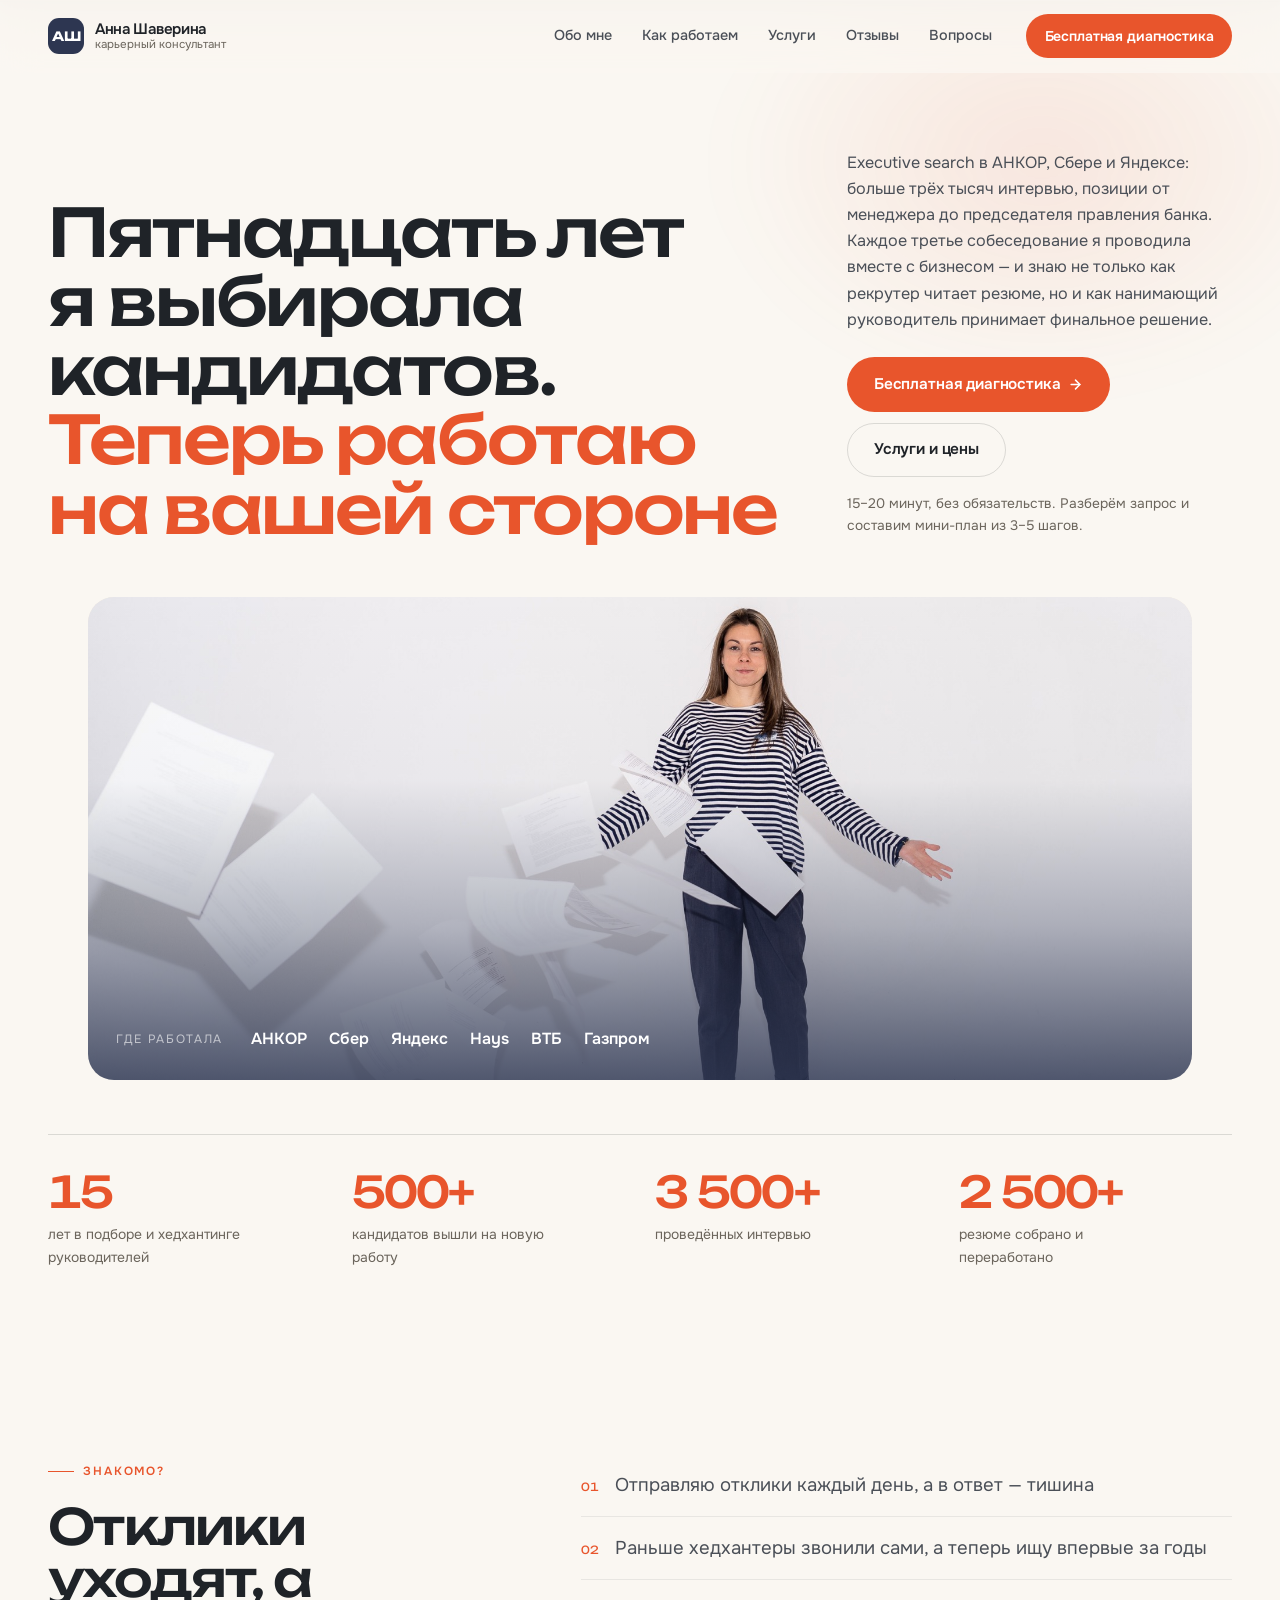
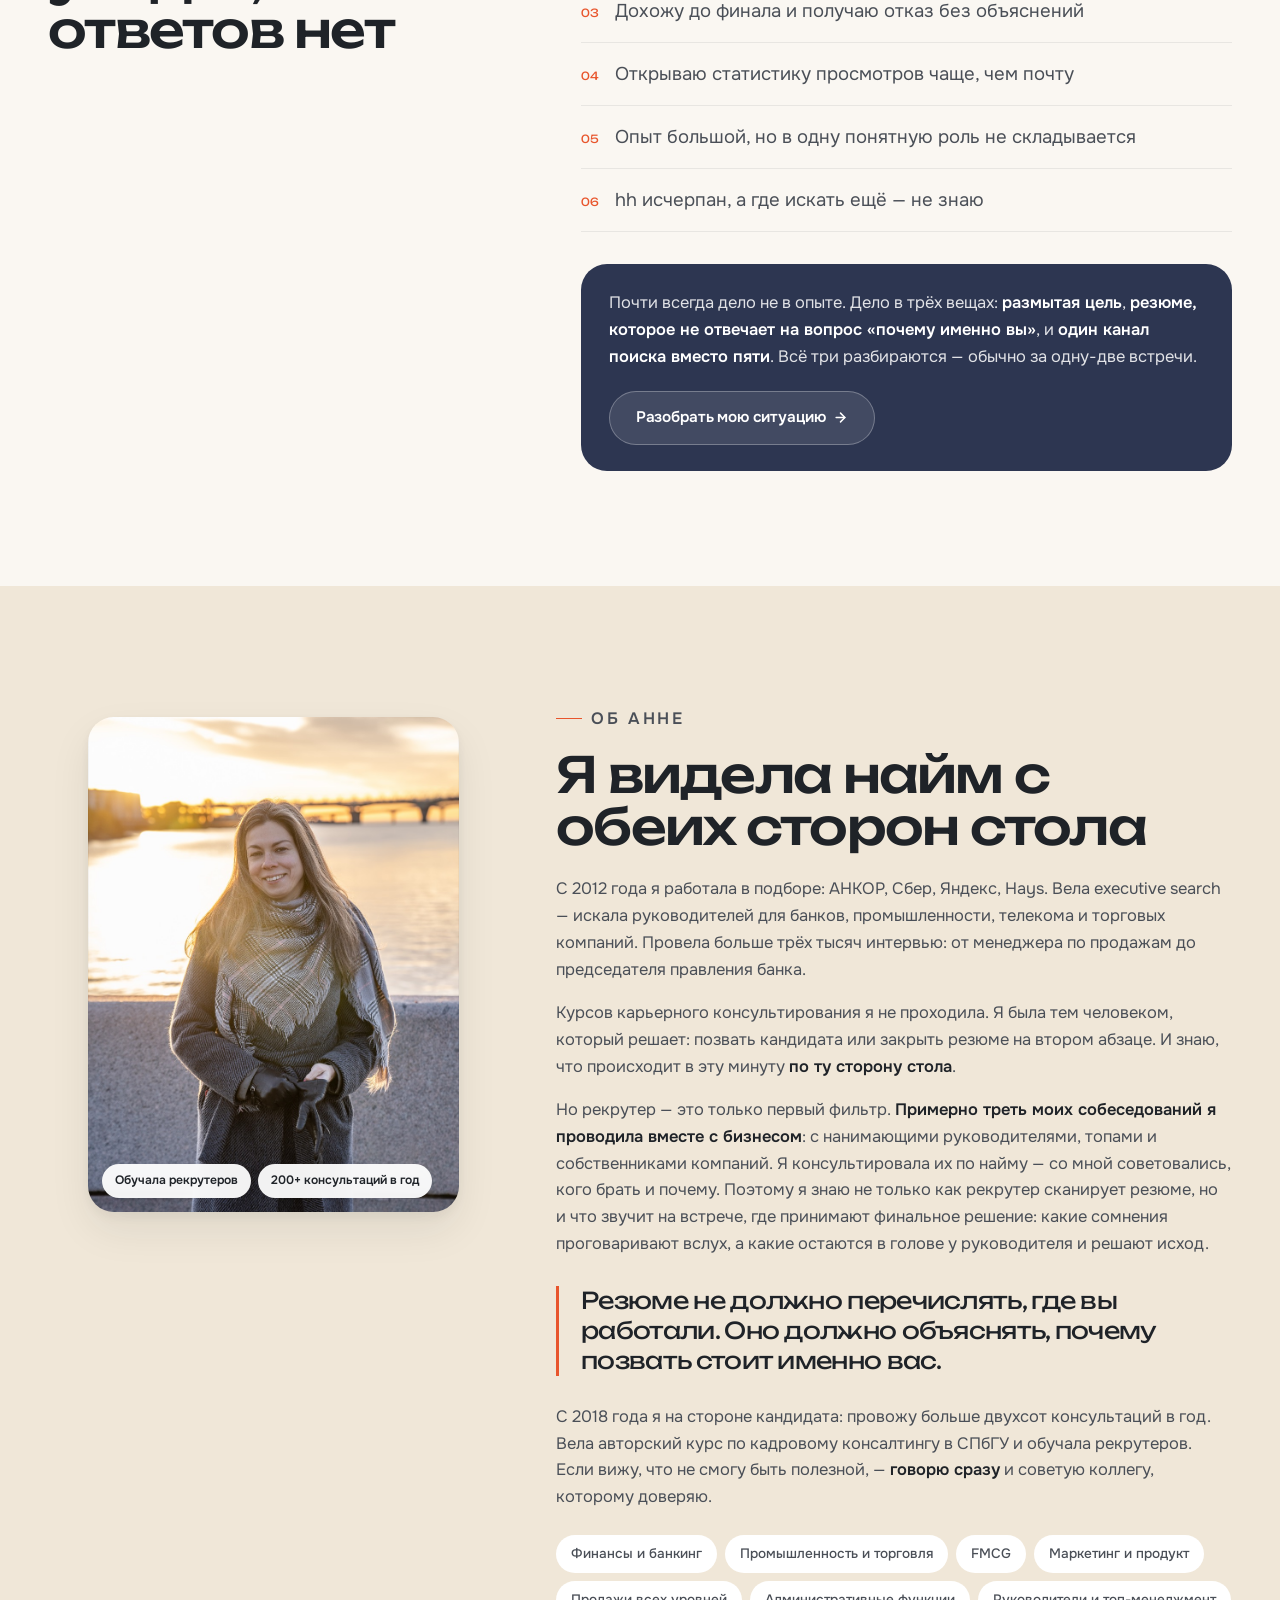
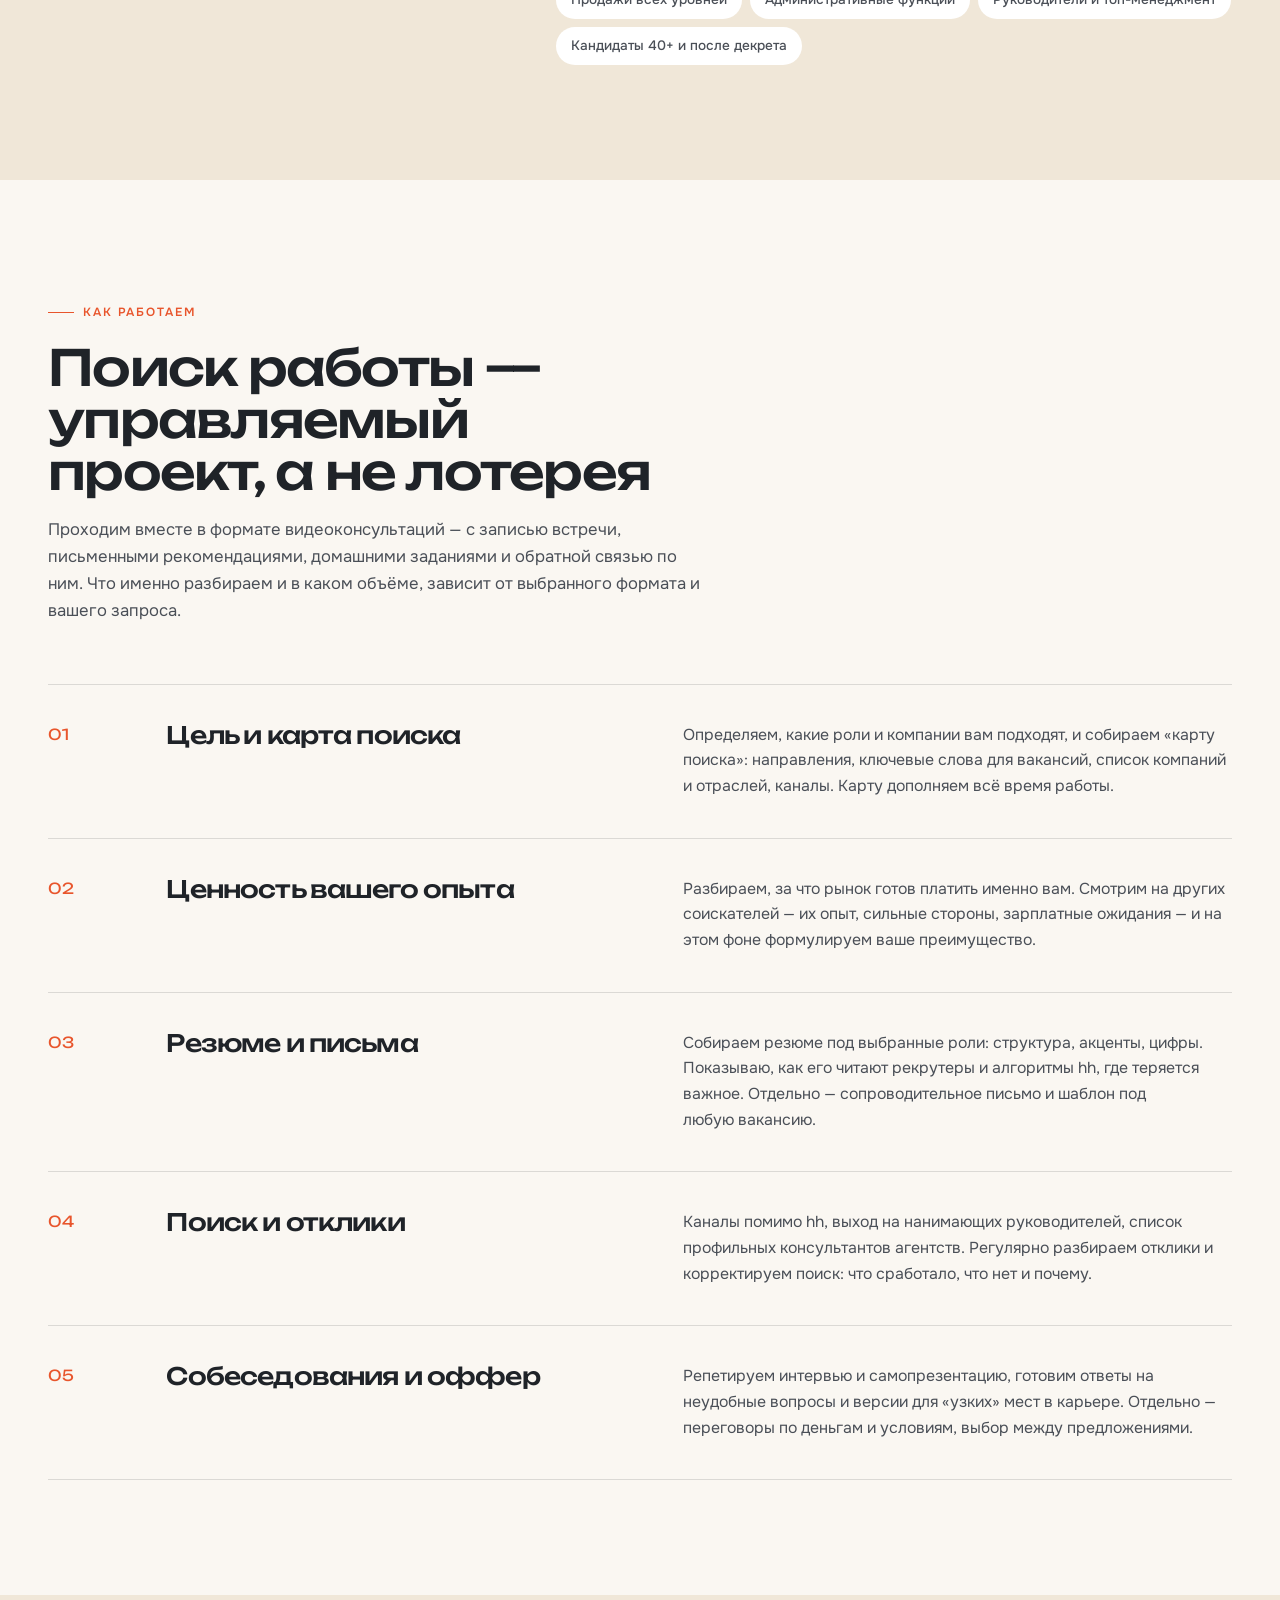
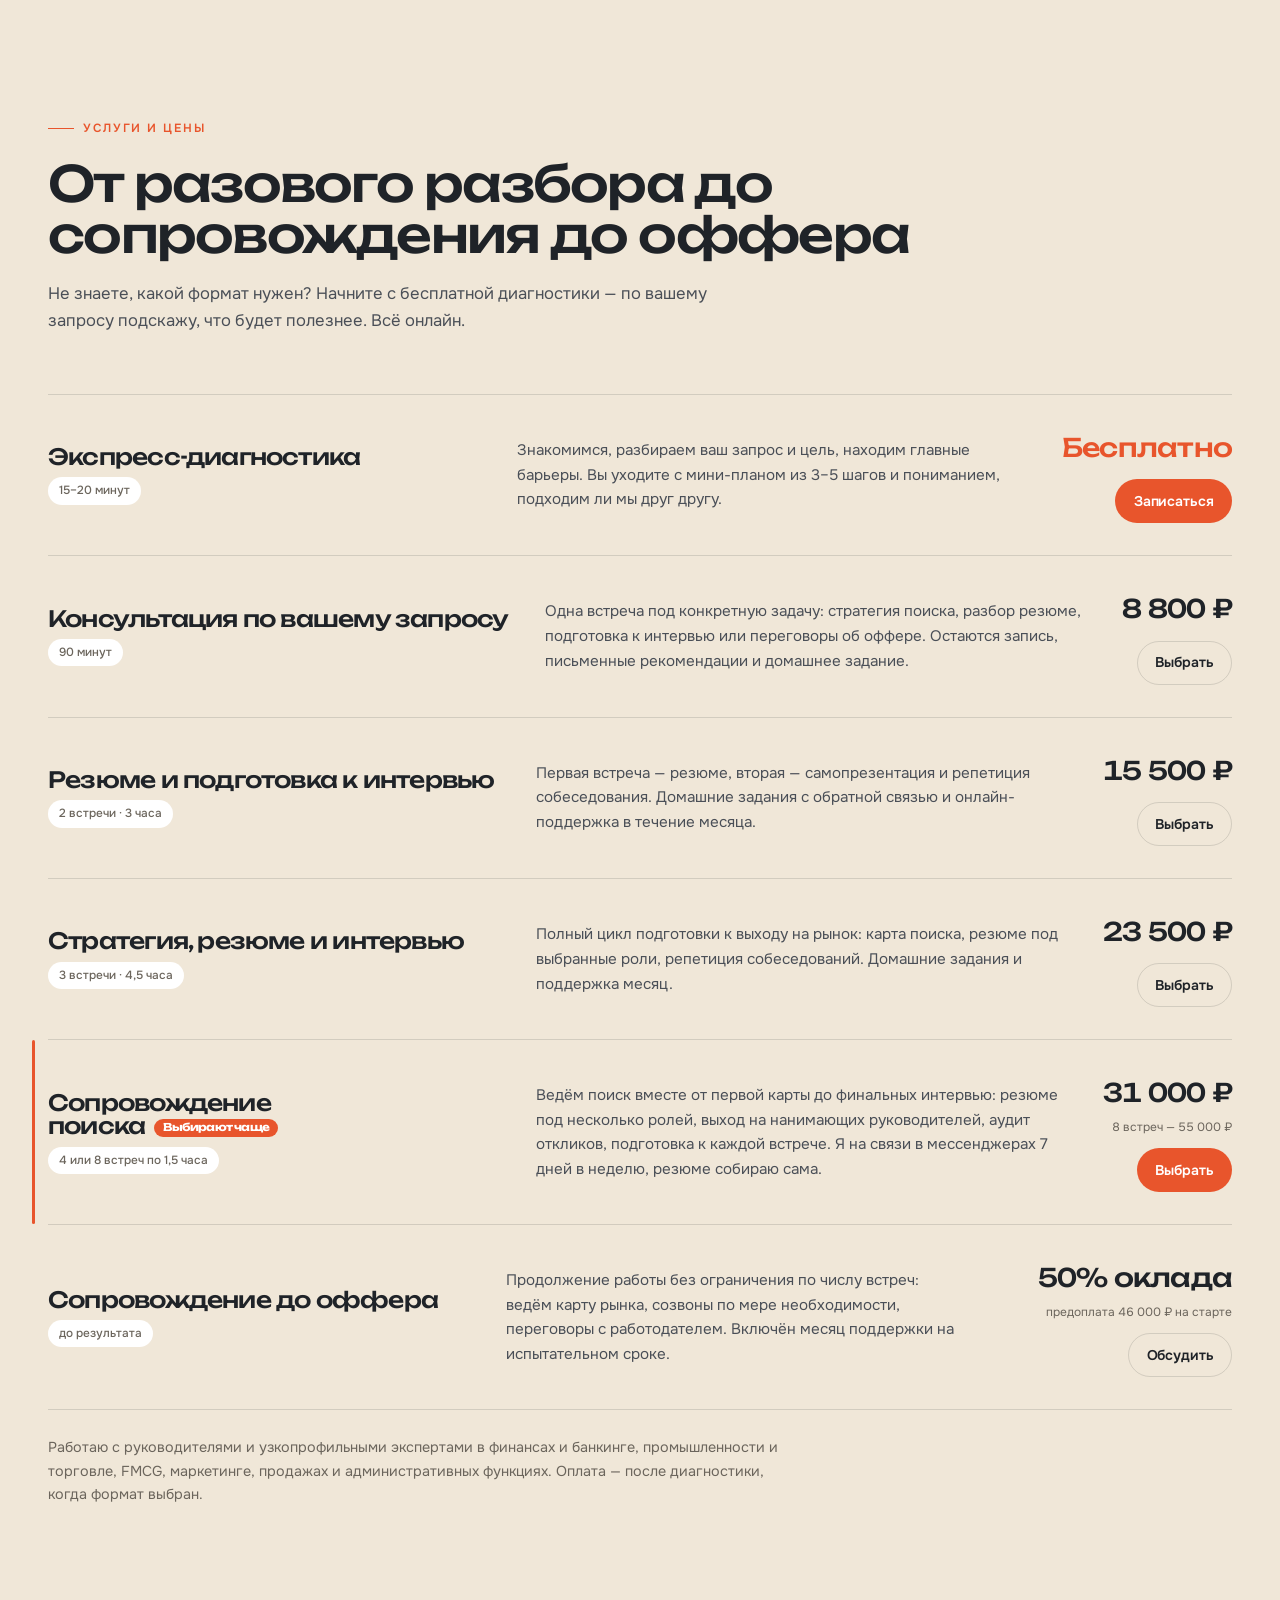
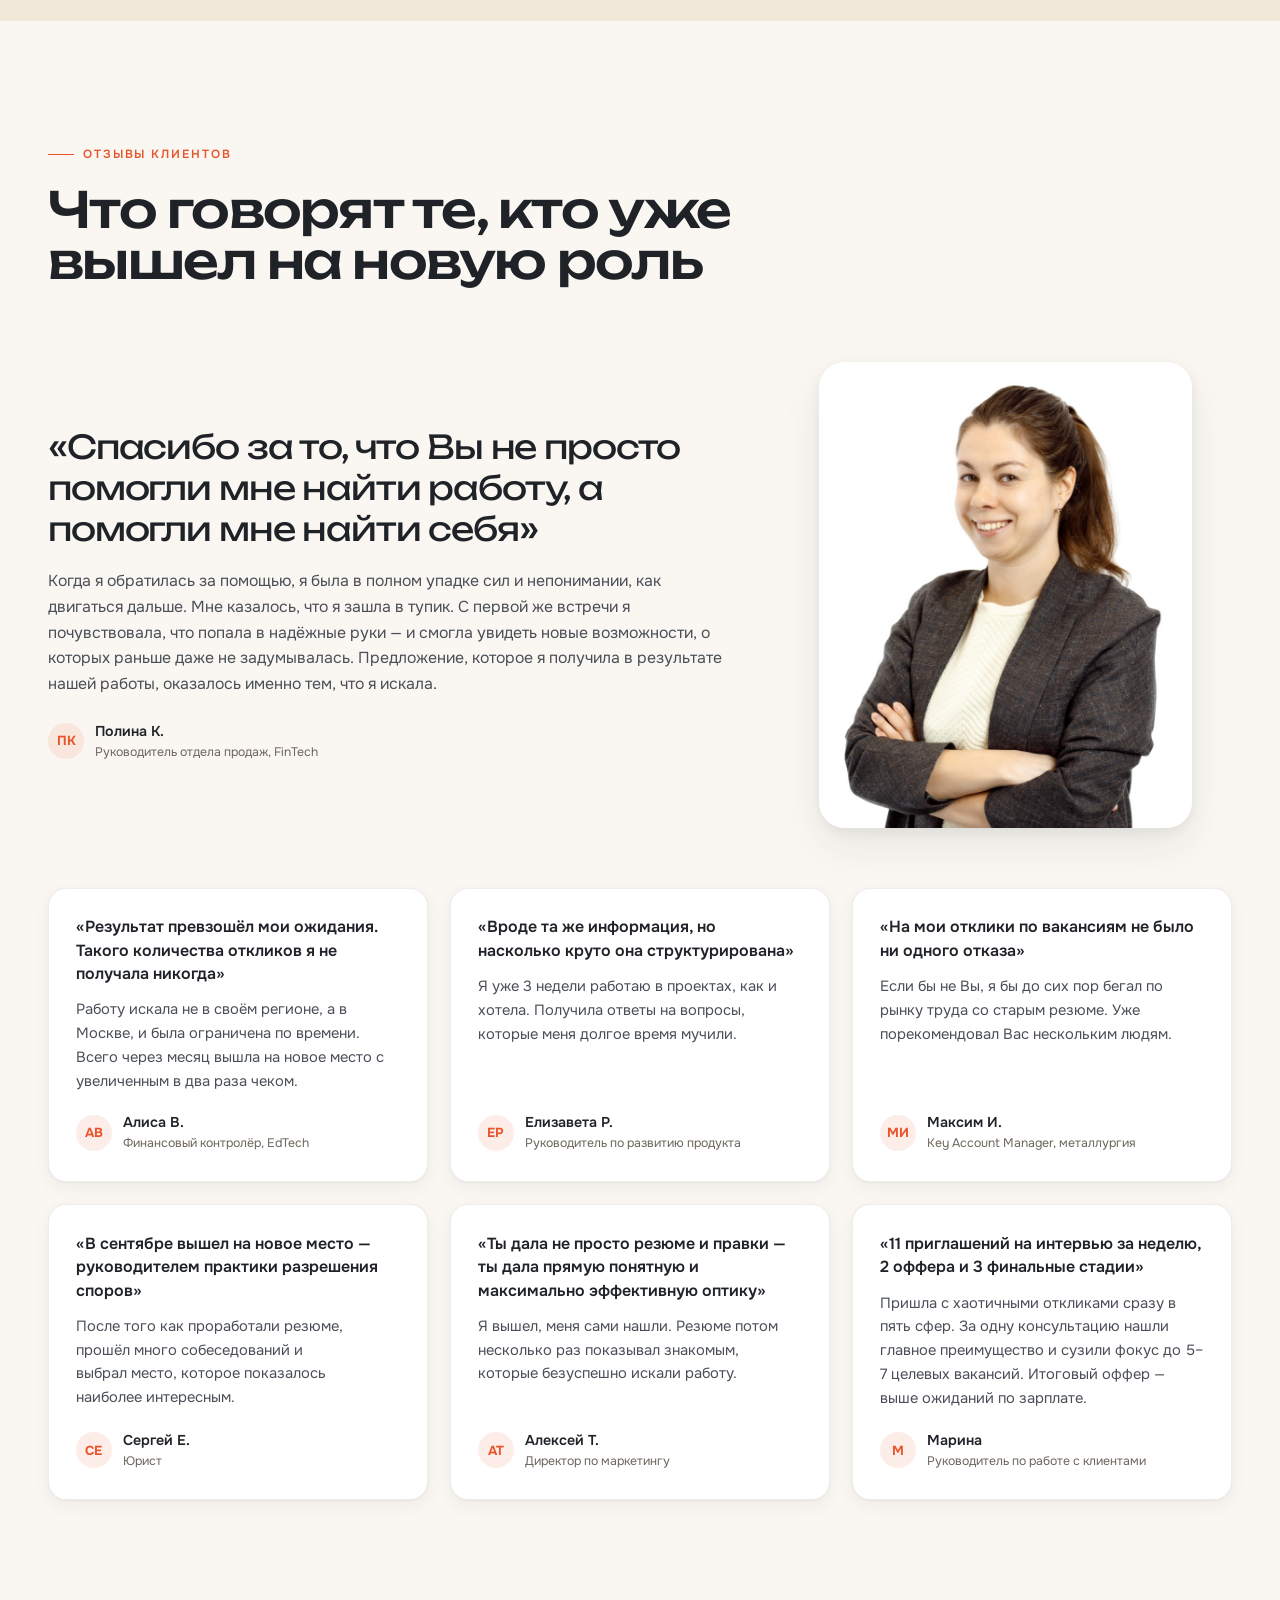
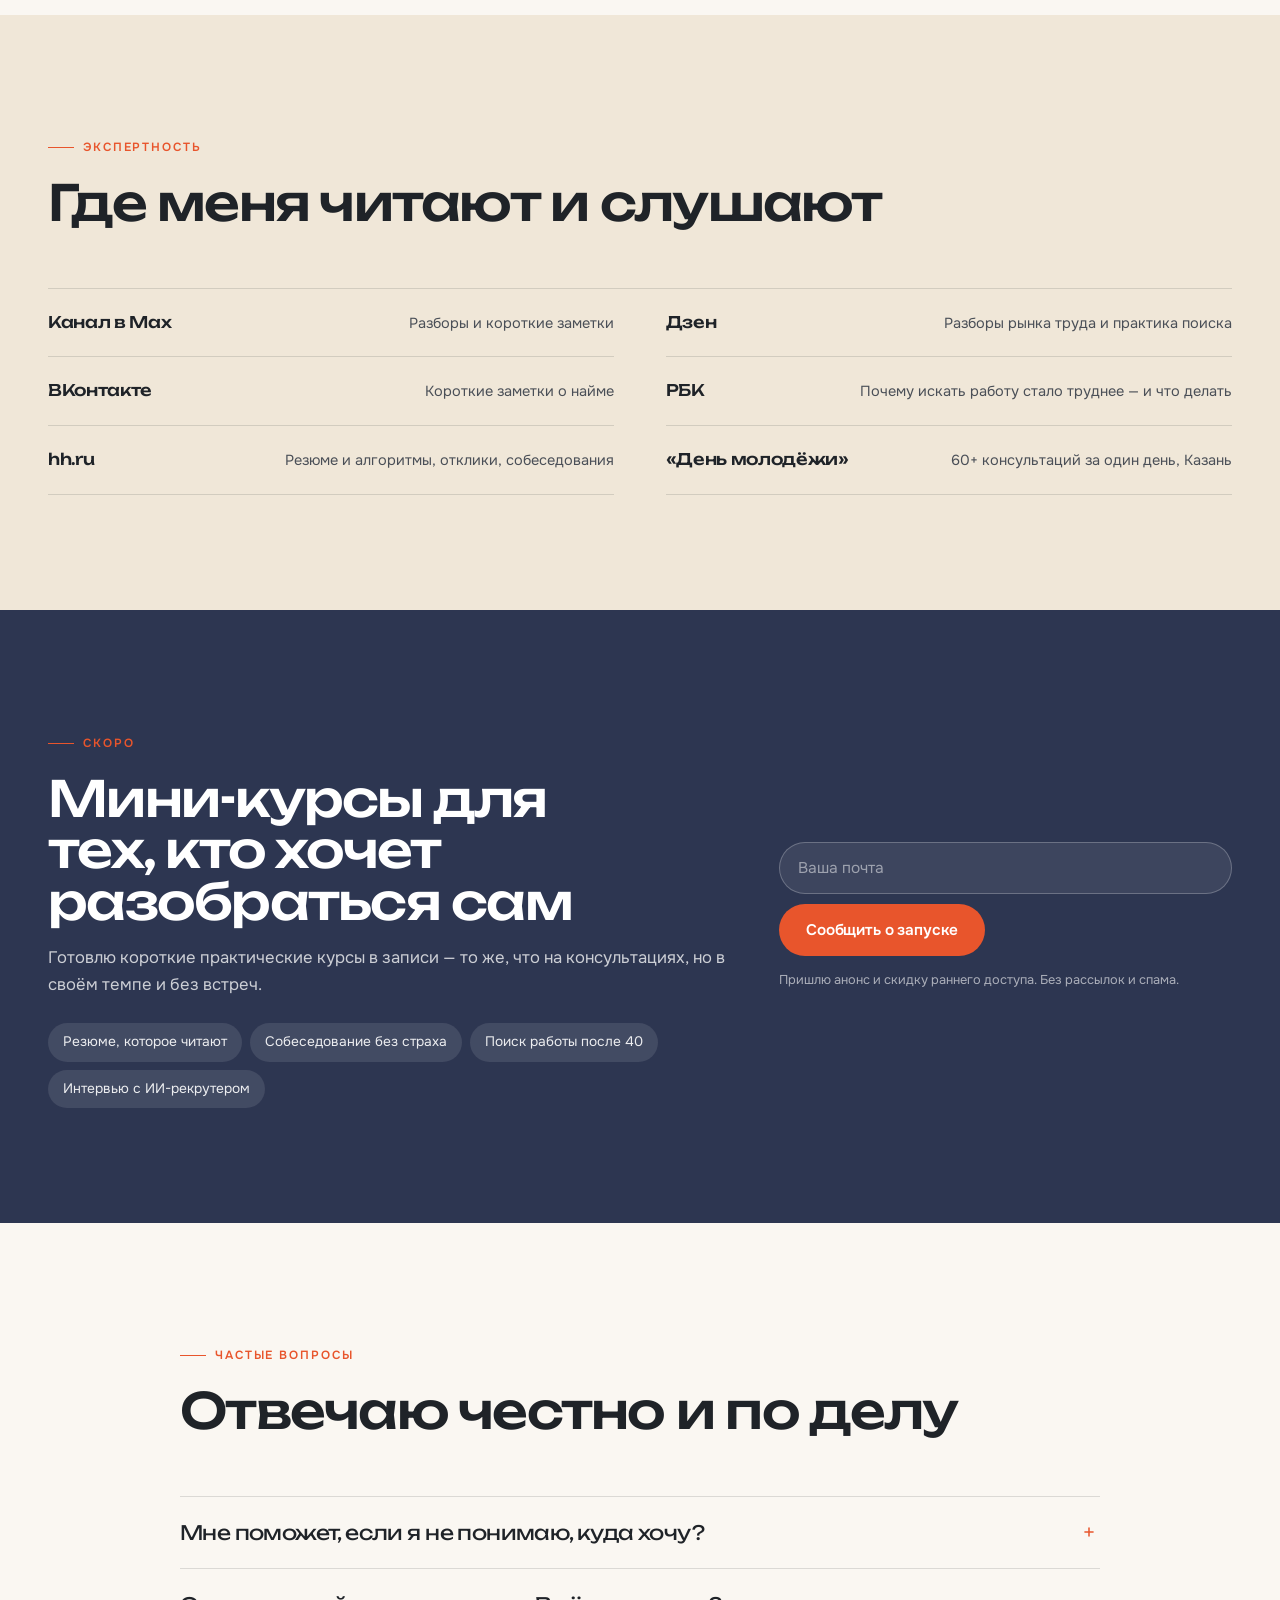
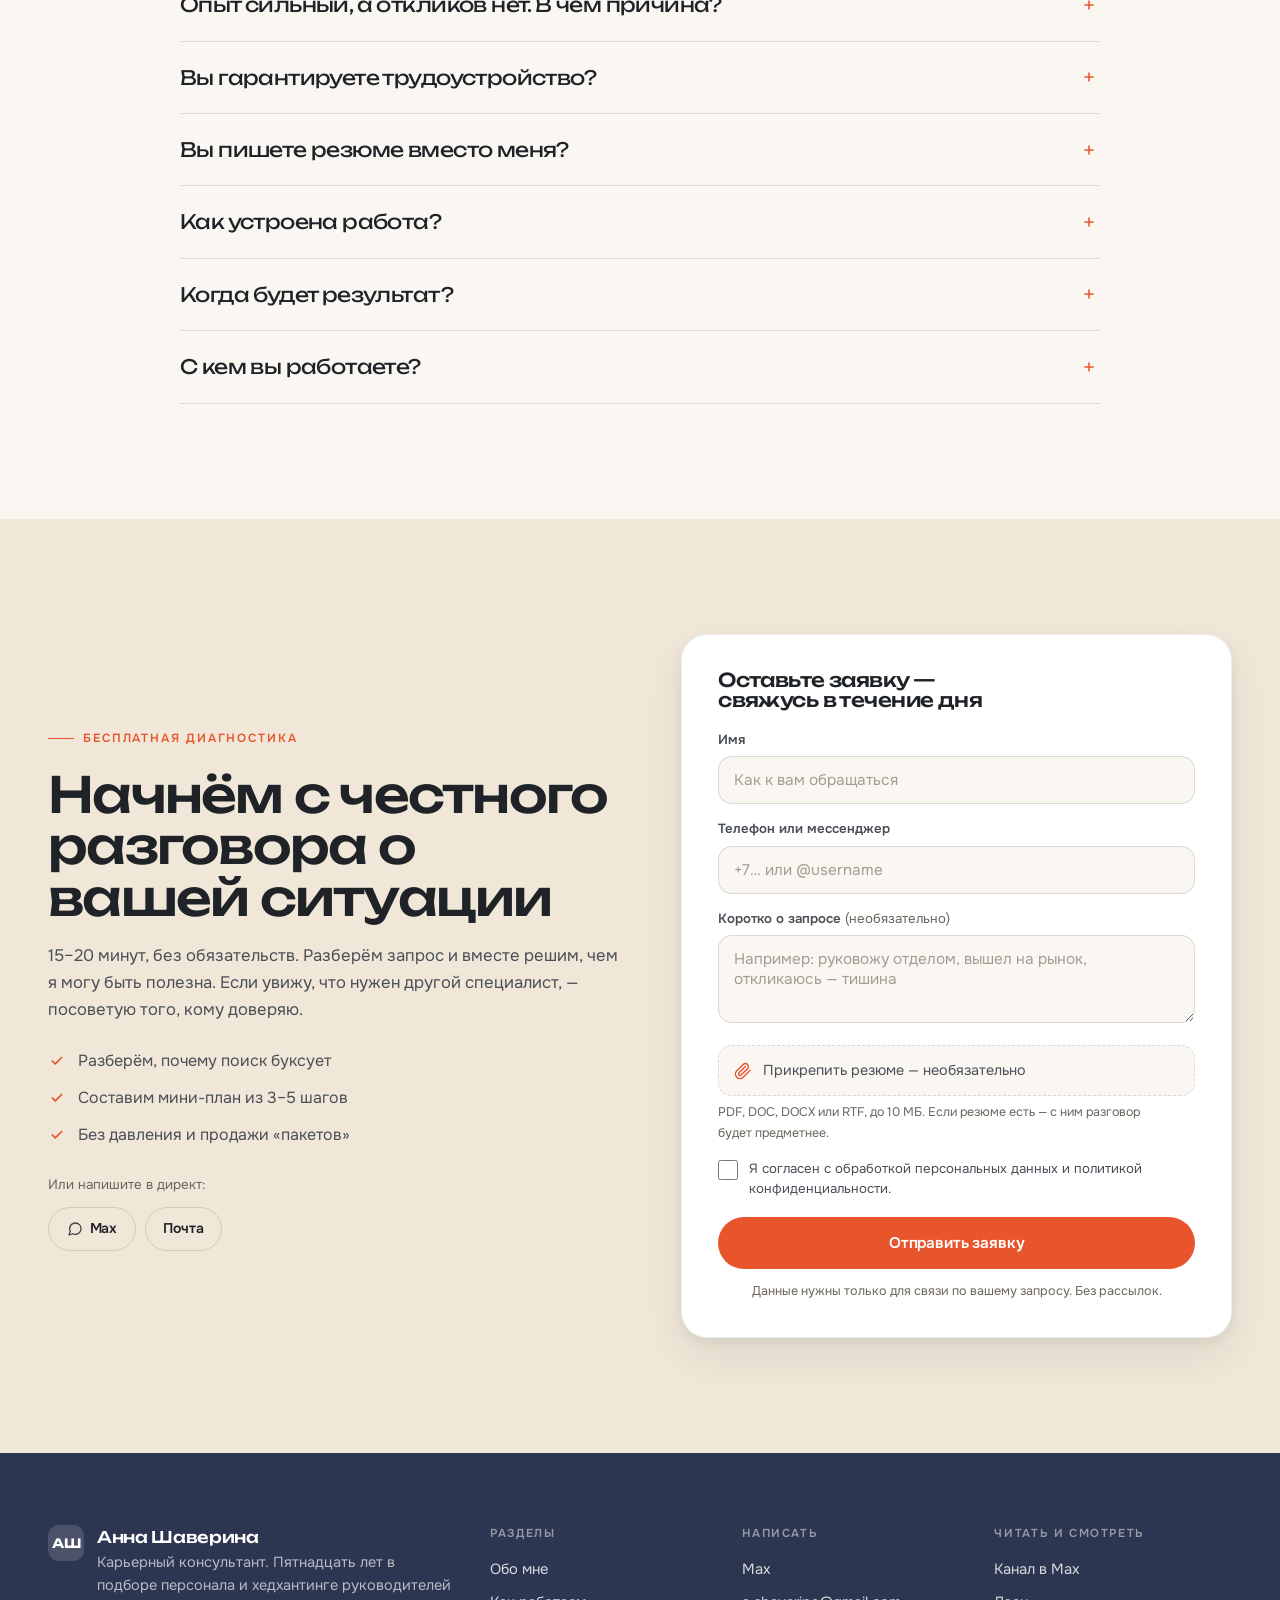
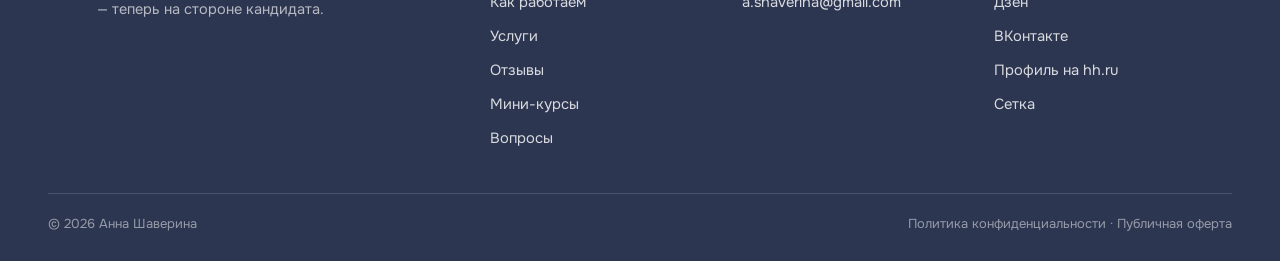
==== commit 2f8caf86: "Контакты, каналы и опыт работы с нанимающими менеджерами Контакты: телефон убран со страницы. В блок" ====
--- a/index.html
+++ b/index.html
@@ -4,7 +4,7 @@
 <meta charset="utf-8">
 <meta name="viewport" content="width=device-width, initial-scale=1, viewport-fit=cover">
 <title>Анна Шаверина — карьерный консультант, бывший хедхантер</title>
-<meta name="description" content="Пятнадцать лет в подборе руководителей: АНКОР, Сбер, Яндекс, Hays. Больше 3500 интервью и 500 трудоустроенных. Помогаю руководителям и экспертам выйти на нужную роль точечно. Бесплатная экспресс-диагностика — 15 минут.">
+<meta name="description" content="Пятнадцать лет в подборе руководителей: АНКОР, Сбер, Яндекс, Hays. Каждое третье интервью — вместе с бизнесом, поэтому знаю не только как рекрутер читает резюме, но и как нанимающий руководитель принимает решение. 500 трудоустроенных. Бесплатная экспресс-диагностика — 15 минут.">
 <meta name="author" content="Анна Шаверина">
 <meta name="theme-color" content="#FAF7F2">
 <link rel="canonical" href="https://anelime.github.io/Anna-HR/">
@@ -13,16 +13,21 @@
 <meta property="og:locale" content="ru_RU">
 <meta property="og:site_name" content="Анна Шаверина · карьерный консультант">
 <meta property="og:title" content="Анна Шаверина — карьерный консультант, бывший хедхантер">
-<meta property="og:description" content="Пятнадцать лет я выбирала кандидатов для крупнейших компаний страны. Теперь работаю на вашей стороне: помогаю выйти на нужную роль точечно.">
+<meta property="og:description" content="Пятнадцать лет я выбирала кандидатов для крупнейших компаний страны — каждое третье интервью вместе с бизнесом. Теперь работаю на вашей стороне: помогаю выйти на нужную роль точечно.">
 <meta property="og:url" content="https://anelime.github.io/Anna-HR/">
-<meta property="og:image" content="https://anelime.github.io/Anna-HR/assets/img/og-image.jpg">
+<meta property="og:image" content="https://anelime.github.io/Anna-HR/assets/img/og-image.jpg?v=2">
+<meta property="og:image:width" content="1200">
+<meta property="og:image:height" content="630">
+<meta property="og:image:type" content="image/jpeg">
+<meta property="og:image:alt" content="Анна Шаверина — карьерный консультант. 15 лет в подборе руководителей, 500+ трудоустроено, 3500+ интервью.">
 <meta name="twitter:card" content="summary_large_image">
 <meta name="twitter:title" content="Анна Шаверина — карьерный консультант, бывший хедхантер">
 <meta name="twitter:description" content="Пятнадцать лет я выбирала кандидатов. Теперь работаю на вашей стороне.">
-<meta name="twitter:image" content="https://anelime.github.io/Anna-HR/assets/img/og-image.jpg">
-
-<link rel="icon" href="assets/img/favicon.svg" type="image/svg+xml">
-<link rel="apple-touch-icon" href="assets/img/apple-touch-icon.png">
+<meta name="twitter:image" content="https://anelime.github.io/Anna-HR/assets/img/og-image.jpg?v=2">
+
+<link rel="icon" href="assets/img/favicon.svg?v=2" type="image/svg+xml">
+<link rel="icon" href="assets/img/apple-touch-icon.png?v=2" sizes="180x180" type="image/png">
+<link rel="apple-touch-icon" href="assets/img/apple-touch-icon.png?v=2">
 <link rel="manifest" href="site.webmanifest">
 
 <link rel="preconnect" href="https://fonts.googleapis.com">
@@ -41,7 +46,7 @@
       "@id": "https://anelime.github.io/Anna-HR/#person",
       "name": "Анна Шаверина",
       "jobTitle": "Карьерный консультант",
-      "description": "Карьерный консультант. Пятнадцать лет в подборе персонала и executive search: АНКОР, Сбер, Яндекс, Hays. Помогает руководителям и узкопрофильным экспертам выходить на нужную роль.",
+      "description": "Карьерный консультант. Пятнадцать лет в подборе персонала и executive search: АНКОР, Сбер, Яндекс, Hays. Каждое третье интервью проводила вместе с нанимающими руководителями, топами и собственниками, консультировала бизнес по найму. Помогает руководителям и узкопрофильным экспертам выходить на нужную роль.",
       "image": "https://anelime.github.io/Anna-HR/assets/img/anna-hero.jpg",
       "url": "https://anelime.github.io/Anna-HR/",
       "email": "a.shaverina@gmail.com",
@@ -129,7 +134,7 @@
         <span class="line"><span class="accent">на вашей стороне</span></span>
       </h1>
       <div class="hero-right hero-in" style="--hd:1">
-        <p class="lead">Executive search в АНКОР, Сбере и Яндексе: больше трёх тысяч интервью, позиции от менеджера до председателя правления банка. Я знаю, на каком абзаце рекрутер закрывает резюме — и что заставляет его дочитать.</p>
+        <p class="lead">Executive search в АНКОР, Сбере и Яндексе: больше трёх тысяч интервью, позиции от менеджера до председателя правления банка. Каждое третье собеседование я проводила вместе с бизнесом — и знаю не только как рекрутер читает резюме, но и как нанимающий руководитель принимает финальное решение.</p>
         <div class="hero-cta">
           <a class="btn btn-arrow" href="#cta">
             Бесплатная диагностика
@@ -191,7 +196,7 @@
     <figure class="about-photo reveal">
       <img src="assets/img/anna-warm.jpg" alt="Анна Шаверина" width="867" height="1300" loading="lazy">
       <figcaption class="about-badges">
-        <span>Преподаватель СПбГУ</span>
+        <span>Обучала рекрутеров</span>
         <span>200+ консультаций в год</span>
       </figcaption>
     </figure>
@@ -200,8 +205,9 @@
       <h2 class="h-lg">Я видела найм с обеих сторон стола</h2>
       <p style="margin-top:24px;">С 2012 года я работала в подборе: АНКОР, Сбер, Яндекс, Hays. Вела executive search — искала руководителей для банков, промышленности, телекома и торговых компаний. Провела больше трёх тысяч интервью: от менеджера по продажам до председателя правления банка.</p>
       <p>Курсов карьерного консультирования я не проходила. Я была тем человеком, который решает: позвать кандидата или закрыть резюме на втором абзаце. И знаю, что происходит в эту минуту <strong>по ту сторону стола</strong>.</p>
+      <p>Но рекрутер — это только первый фильтр. <strong>Примерно треть моих собеседований я проводила вместе с бизнесом</strong>: с нанимающими руководителями, топами и собственниками компаний. Я консультировала их по найму — со мной советовались, кого брать и почему. Поэтому я знаю не только как рекрутер сканирует резюме, но и что звучит на встрече, где принимают финальное решение: какие сомнения проговаривают вслух, а какие остаются в голове у руководителя и решают исход.</p>
       <blockquote class="about-quote">Резюме не должно перечислять, где вы работали. Оно должно объяснять, почему позвать стоит именно вас.</blockquote>
-      <p>С 2018 года я на стороне кандидата. Преподаю кадровый консалтинг в&nbsp;СПбГУ, провожу больше двухсот консультаций в год. Если вижу, что не смогу быть полезной, — <strong>говорю сразу</strong> и советую коллегу, которому доверяю.</p>
+      <p>С 2018 года я на стороне кандидата: провожу больше двухсот консультаций в год. Вела авторский курс по кадровому консалтингу в&nbsp;СПбГУ и обучала рекрутеров. Если вижу, что не смогу быть полезной, — <strong>говорю сразу</strong> и советую коллегу, которому доверяю.</p>
       <ul class="about-tags">
         <li>Финансы и банкинг</li>
         <li>Промышленность и торговля</li>
@@ -427,6 +433,18 @@
       <h2 class="h-lg">Где меня читают и слушают</h2>
     </header>
     <div class="press-list reveal">
+      <a class="press-item" href="#" data-link="tgChannel" target="_blank" rel="noopener">
+        <b>Telegram-канал</b><span>«А зачем мне тогда резюме?»</span>
+      </a>
+      <a class="press-item" href="#" data-link="maxChannel" target="_blank" rel="noopener">
+        <b>Канал в Max</b><span>Разборы и короткие заметки</span>
+      </a>
+      <a class="press-item" href="#" data-link="dzen" target="_blank" rel="noopener">
+        <b>Дзен</b><span>Разборы рынка труда и практика поиска</span>
+      </a>
+      <a class="press-item" href="#" data-link="vk" target="_blank" rel="noopener">
+        <b>ВКонтакте</b><span>Короткие заметки о найме</span>
+      </a>
       <a class="press-item" href="https://www.rbc.ru/life/news/68f09f5a9a7947820cb58cc4" target="_blank" rel="noopener">
         <b>РБК</b><span>Почему искать работу стало труднее — и что делать</span>
       </a>
@@ -434,17 +452,8 @@
         <b>hh.ru</b><span>Резюме и алгоритмы, отклики, собеседования</span>
       </a>
       <div class="press-item">
-        <b>СПбГУ</b><span>Авторский курс по кадровому консалтингу</span>
-      </div>
-      <div class="press-item">
         <b>«День молодёжи»</b><span>60+ консультаций за один день, Казань</span>
       </div>
-      <a class="press-item" href="#" data-link="dzen" target="_blank" rel="noopener">
-        <b>Дзен</b><span>Разборы рынка труда и практика поиска</span>
-      </a>
-      <a class="press-item" href="#" data-link="vk" target="_blank" rel="noopener">
-        <b>ВКонтакте</b><span>Короткие заметки о найме</span>
-      </a>
     </div>
   </div>
 </section>
@@ -528,8 +537,15 @@
         <li>Без давления и продажи «пакетов»</li>
       </ul>
       <div class="cta-direct">
-        <a class="btn btn-ghost btn-sm" href="#" data-link="tg" target="_blank" rel="noopener">Написать в мессенджер</a>
-        <a class="btn btn-ghost btn-sm" href="#" data-link="phone">+7 993 072-65-15</a>
+        <span class="cta-direct-label">Или напишите в директ:</span>
+        <a class="btn btn-ghost btn-sm" href="#" data-link="tg" target="_blank" rel="noopener">
+          <svg width="16" height="16" viewBox="0 0 24 24" fill="currentColor" aria-hidden="true"><path d="M21.94 4.3 18.9 19.1c-.23 1.02-.84 1.27-1.7.79l-4.7-3.46-2.27 2.18c-.25.25-.46.46-.95.46l.34-4.8 8.75-7.9c.38-.34-.08-.53-.59-.19L6.99 13.1l-4.65-1.45c-1.01-.32-1.03-1.01.21-1.5l18.1-6.98c.84-.31 1.58.2 1.3 1.13z"/></svg>
+          Telegram
+        </a>
+        <a class="btn btn-ghost btn-sm" href="#" data-link="max" target="_blank" rel="noopener">
+          <svg width="16" height="16" viewBox="0 0 24 24" fill="none" stroke="currentColor" stroke-width="1.9" stroke-linecap="round" stroke-linejoin="round" aria-hidden="true"><path d="M21 11.5a8.38 8.38 0 0 1-.9 3.8 8.5 8.5 0 0 1-7.6 4.7 8.38 8.38 0 0 1-3.8-.9L3 21l1.9-5.7a8.38 8.38 0 0 1-.9-3.8 8.5 8.5 0 0 1 4.7-7.6 8.38 8.38 0 0 1 3.8-.9h.5a8.48 8.48 0 0 1 8 8v.5z"/></svg>
+          Max
+        </a>
         <a class="btn btn-ghost btn-sm" href="#" data-link="email">Почта</a>
       </div>
     </div>
@@ -589,14 +605,19 @@
       <a href="#faq">Вопросы</a>
     </nav>
     <div class="footer-col">
-      <b>Связаться и читать</b>
-      <a href="#" data-link="tg" target="_blank" rel="noopener">Мессенджер</a>
-      <a href="#" data-link="hh" target="_blank" rel="noopener">Профиль на hh.ru</a>
+      <b>Написать</b>
+      <a href="#" data-link="tg" target="_blank" rel="noopener">Telegram</a>
+      <a href="#" data-link="max" target="_blank" rel="noopener">Max</a>
+      <a href="#" data-link="email">a.shaverina@gmail.com</a>
+    </div>
+    <div class="footer-col">
+      <b>Читать и смотреть</b>
+      <a href="#" data-link="tgChannel" target="_blank" rel="noopener">Telegram-канал</a>
+      <a href="#" data-link="maxChannel" target="_blank" rel="noopener">Канал в Max</a>
       <a href="#" data-link="dzen" target="_blank" rel="noopener">Дзен</a>
       <a href="#" data-link="vk" target="_blank" rel="noopener">ВКонтакте</a>
+      <a href="#" data-link="hh" target="_blank" rel="noopener">Профиль на hh.ru</a>
       <a href="#" data-link="setka" target="_blank" rel="noopener">Сетка</a>
-      <a href="#" data-link="phone">+7 993 072-65-15</a>
-      <a href="#" data-link="email">a.shaverina@gmail.com</a>
     </div>
   </div>
   <div class="wrap footer-bottom">
--- a/assets/css/styles.css
+++ b/assets/css/styles.css
@@ -41,6 +41,8 @@
 }
 
 *,*::before,*::after{ box-sizing:border-box; }
+/* [hidden] должен побеждать авторский display (flex/grid) */
+[hidden]{ display:none !important; }
 html{ -webkit-text-size-adjust:100%; scroll-behavior:smooth; }
 @media (prefers-reduced-motion: reduce){ html{ scroll-behavior:auto; } }
 
@@ -426,7 +428,9 @@
   content:""; position:absolute; left:0; top:4px; width:18px; height:18px;
   background:url("data:image/svg+xml,%3Csvg xmlns='http://www.w3.org/2000/svg' width='18' height='18' viewBox='0 0 24 24' fill='none' stroke='%23E8552C' stroke-width='3' stroke-linecap='round' stroke-linejoin='round'%3E%3Cpolyline points='20 6 9 17 4 12'/%3E%3C/svg%3E") center/14px no-repeat;
 }
-.cta-direct{ display:flex; flex-wrap:wrap; gap:9px; margin-top:26px; }
+.cta-direct{ display:flex; flex-wrap:wrap; align-items:center; gap:9px; margin-top:26px; }
+.cta-direct-label{ flex:0 0 100%; font-size:.84rem; color:var(--fg-3); margin-bottom:2px; }
+.cta-direct .btn svg{ opacity:.85; }
 
 .form{
   background:var(--card); border:1px solid var(--line-2); border-radius:var(--r-lg);
@@ -482,7 +486,7 @@
    FOOTER — индиго-«якорь»
    ========================================================= */
 .site-footer{ background:var(--indigo); color:#fff; padding:clamp(46px,5.6vw,74px) 0 26px; }
-.footer-grid{ display:grid; grid-template-columns:2fr 1fr 1.3fr; gap:clamp(24px,4vw,58px); }
+.footer-grid{ display:grid; grid-template-columns:1.7fr .9fr .9fr 1fr; gap:clamp(22px,3vw,44px); }
 .footer-brand{ display:flex; gap:13px; align-items:flex-start; max-width:42ch; }
 .footer-brand .brand-mark{ background:rgba(255,255,255,.14); color:#fff; }
 .footer-brand p{ font-size:.91rem; color:rgba(255,255,255,.66); }
@@ -533,13 +537,13 @@
   .press-list{ grid-template-columns:1fr; }
   .courses-grid{ grid-template-columns:1fr; }
   .cta-grid{ grid-template-columns:1fr; }
-  .footer-grid{ grid-template-columns:1fr 1fr; }
+  .footer-grid{ grid-template-columns:repeat(3,1fr); }
   .footer-brand{ grid-column:1 / -1; }
 }
 @media (max-width:680px){
   .hero-visual{ aspect-ratio:4/3; }
   .rev-grid{ grid-template-columns:1fr; }
-  .footer-grid{ grid-template-columns:1fr; }
+  .footer-grid{ grid-template-columns:1fr 1fr; }
   .svc{ grid-template-columns:1fr; }
   .svc-right{ align-items:center; text-align:left; flex-direction:row; gap:16px; }
   .press-item{ flex-direction:column; gap:5px; }
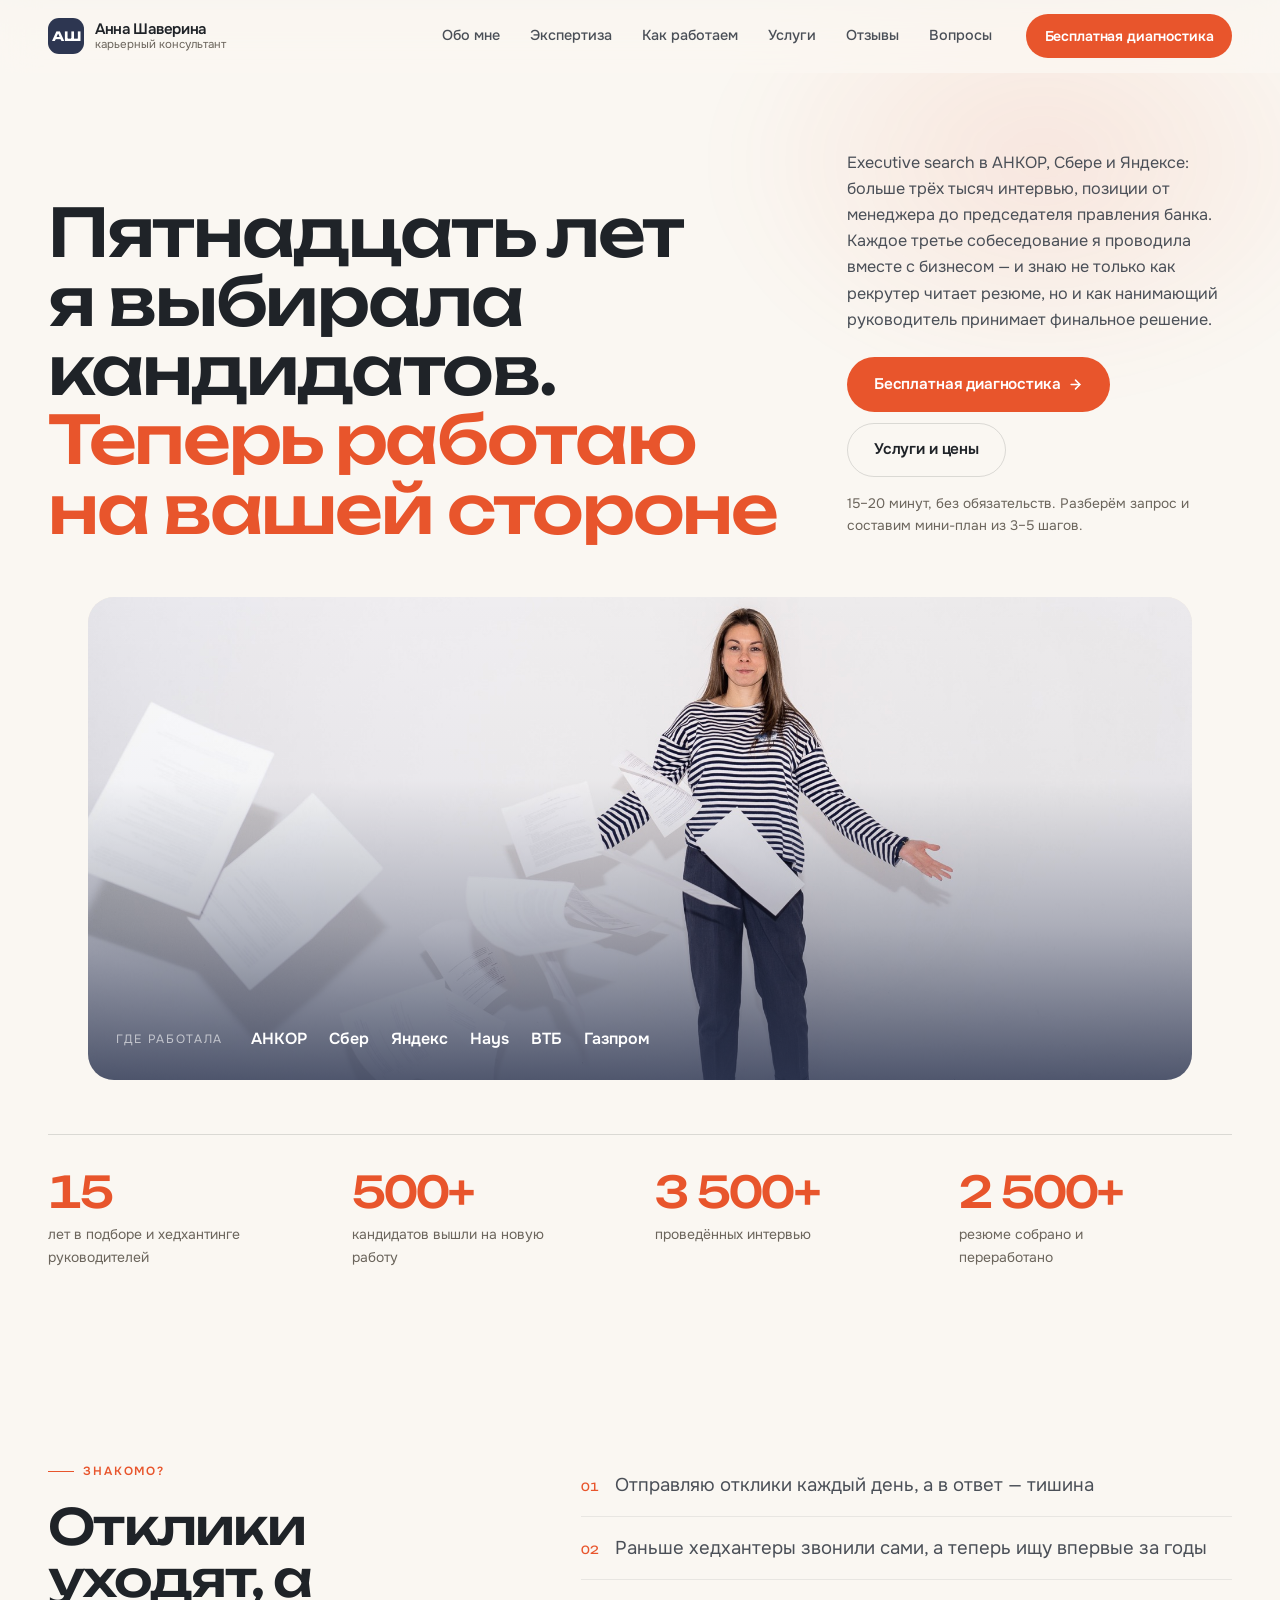
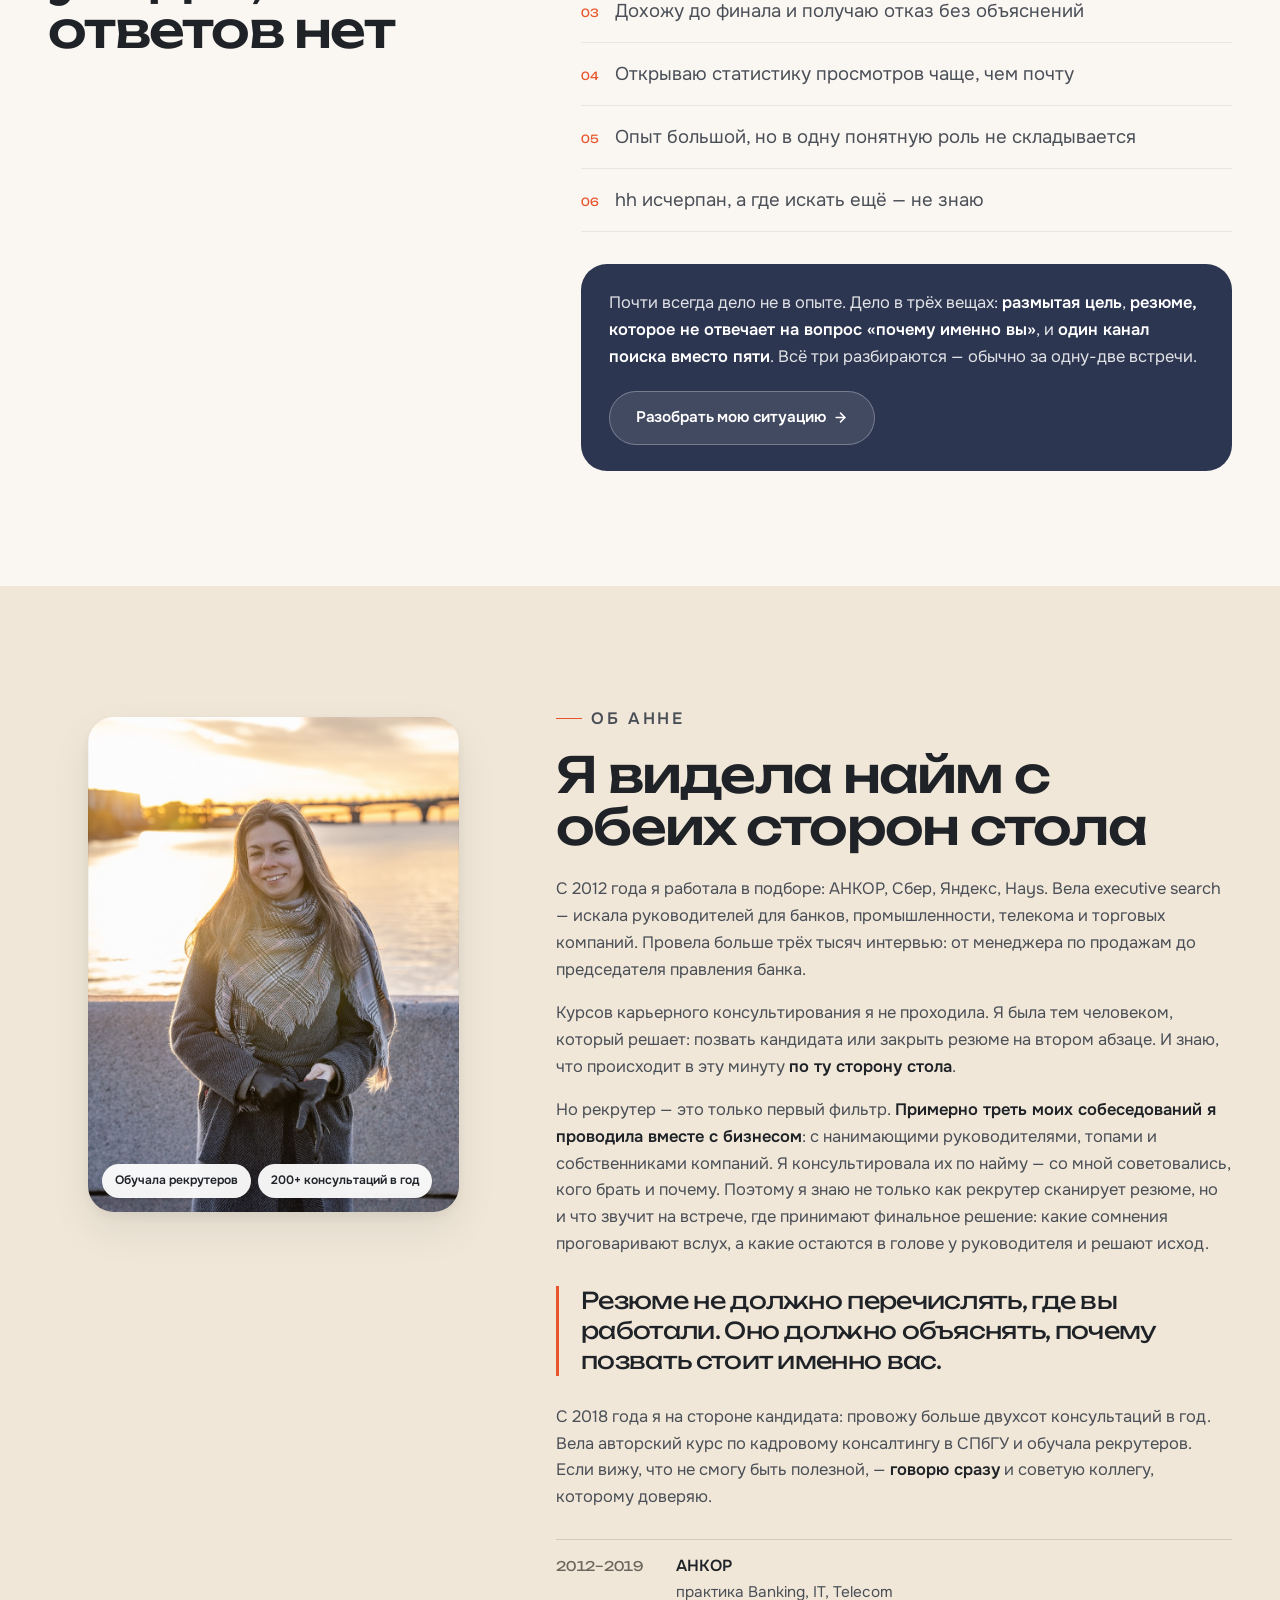
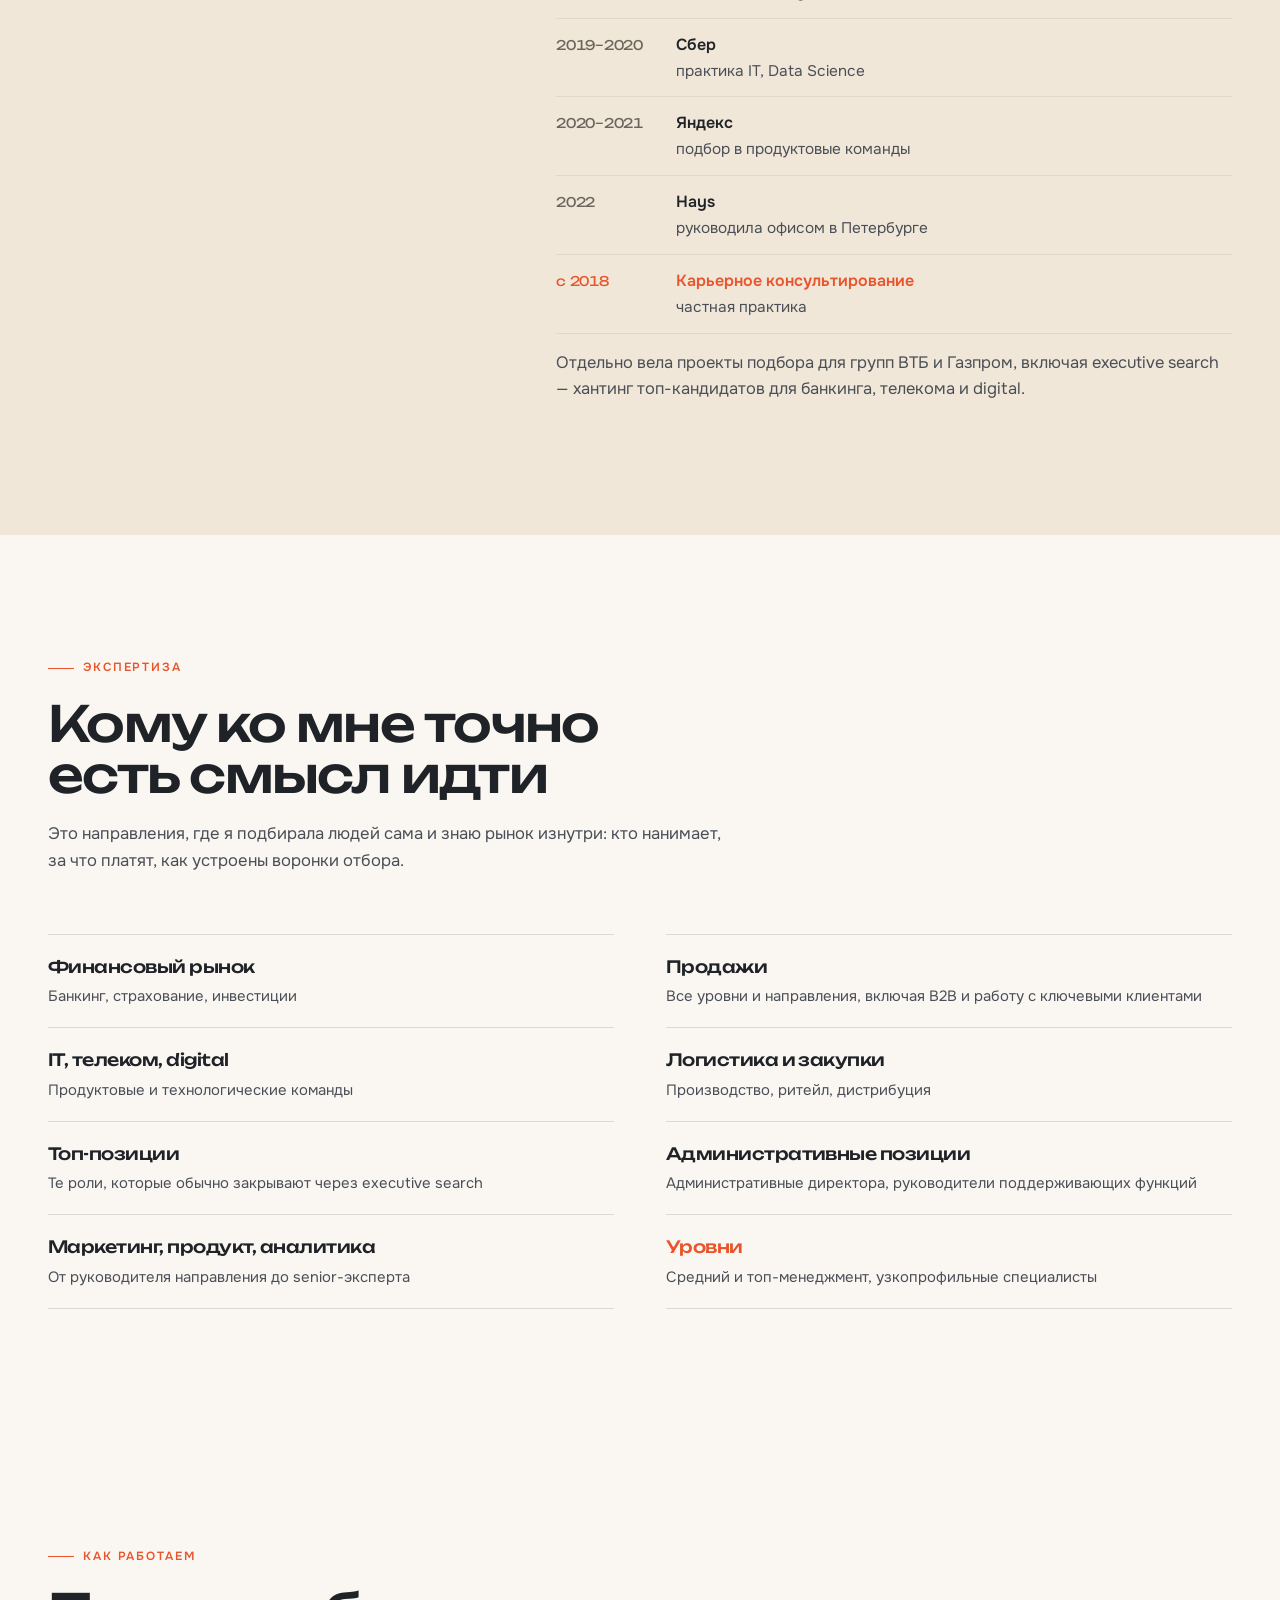
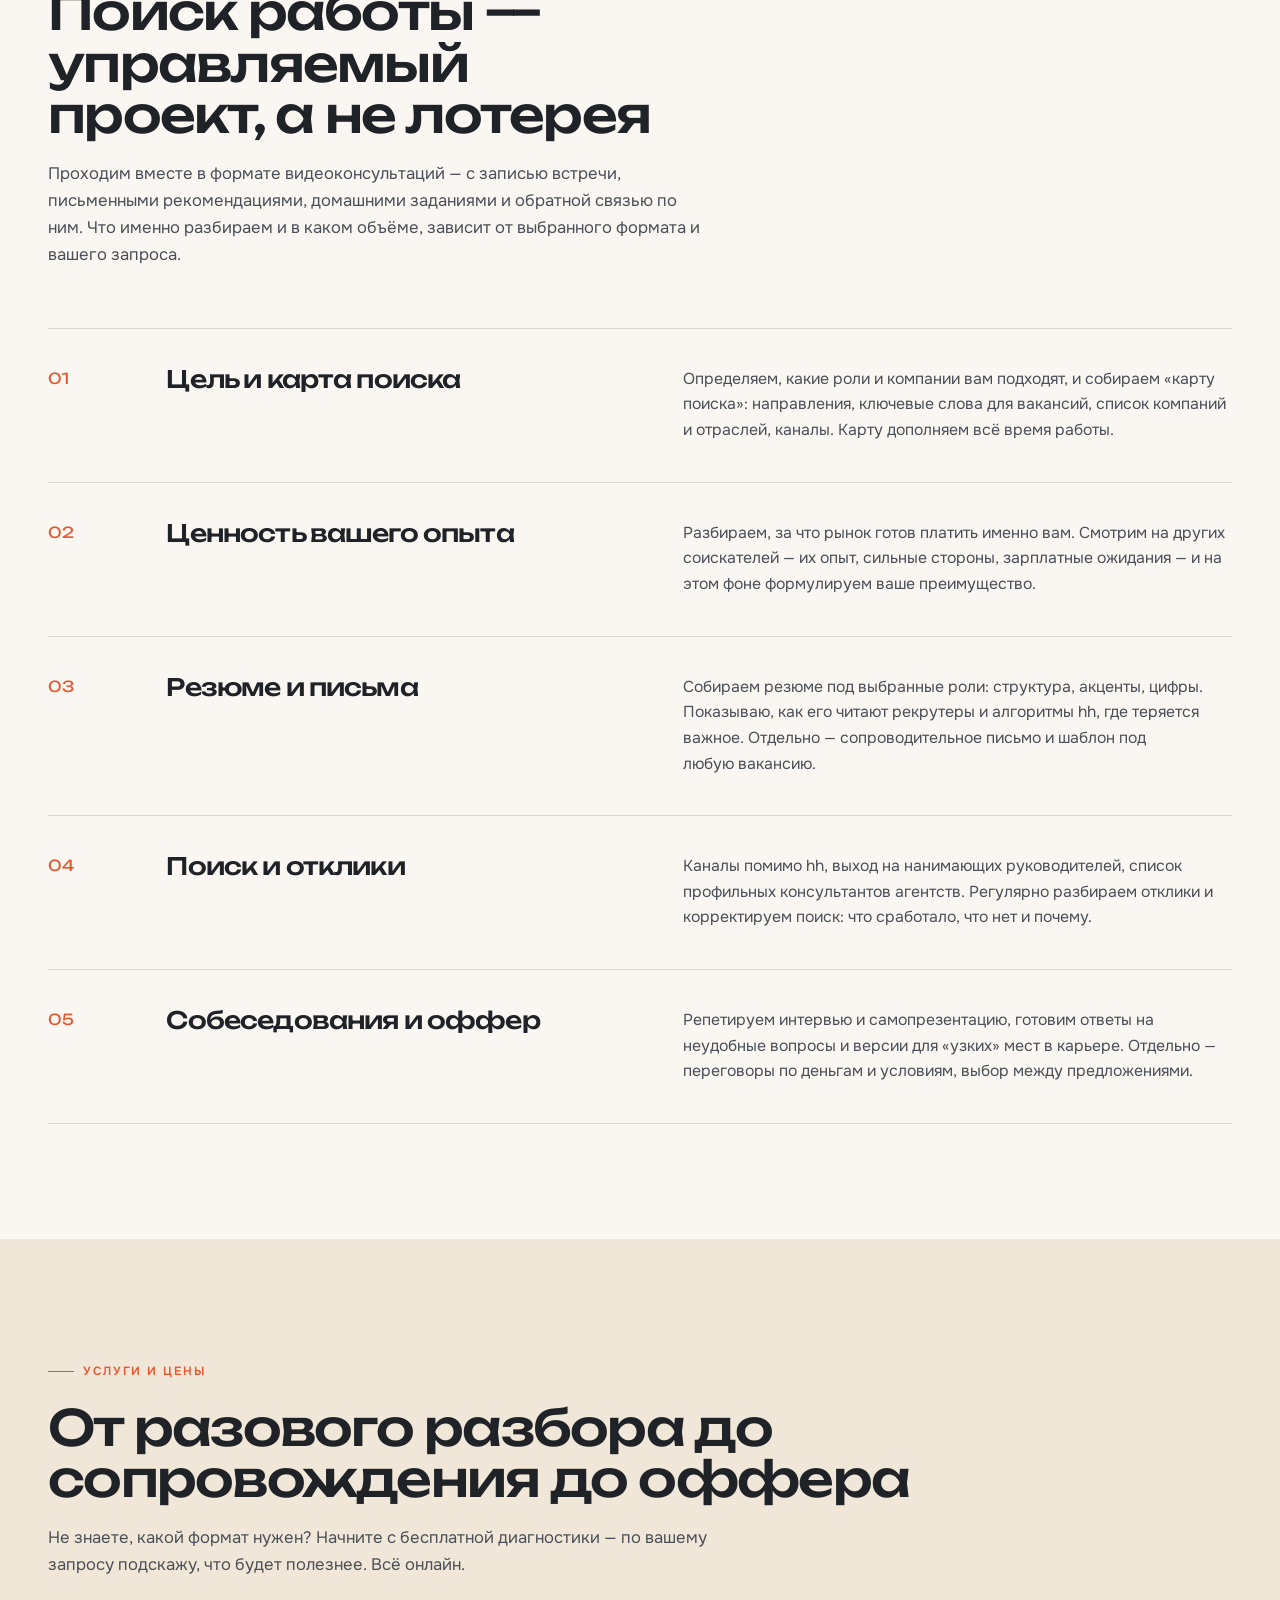
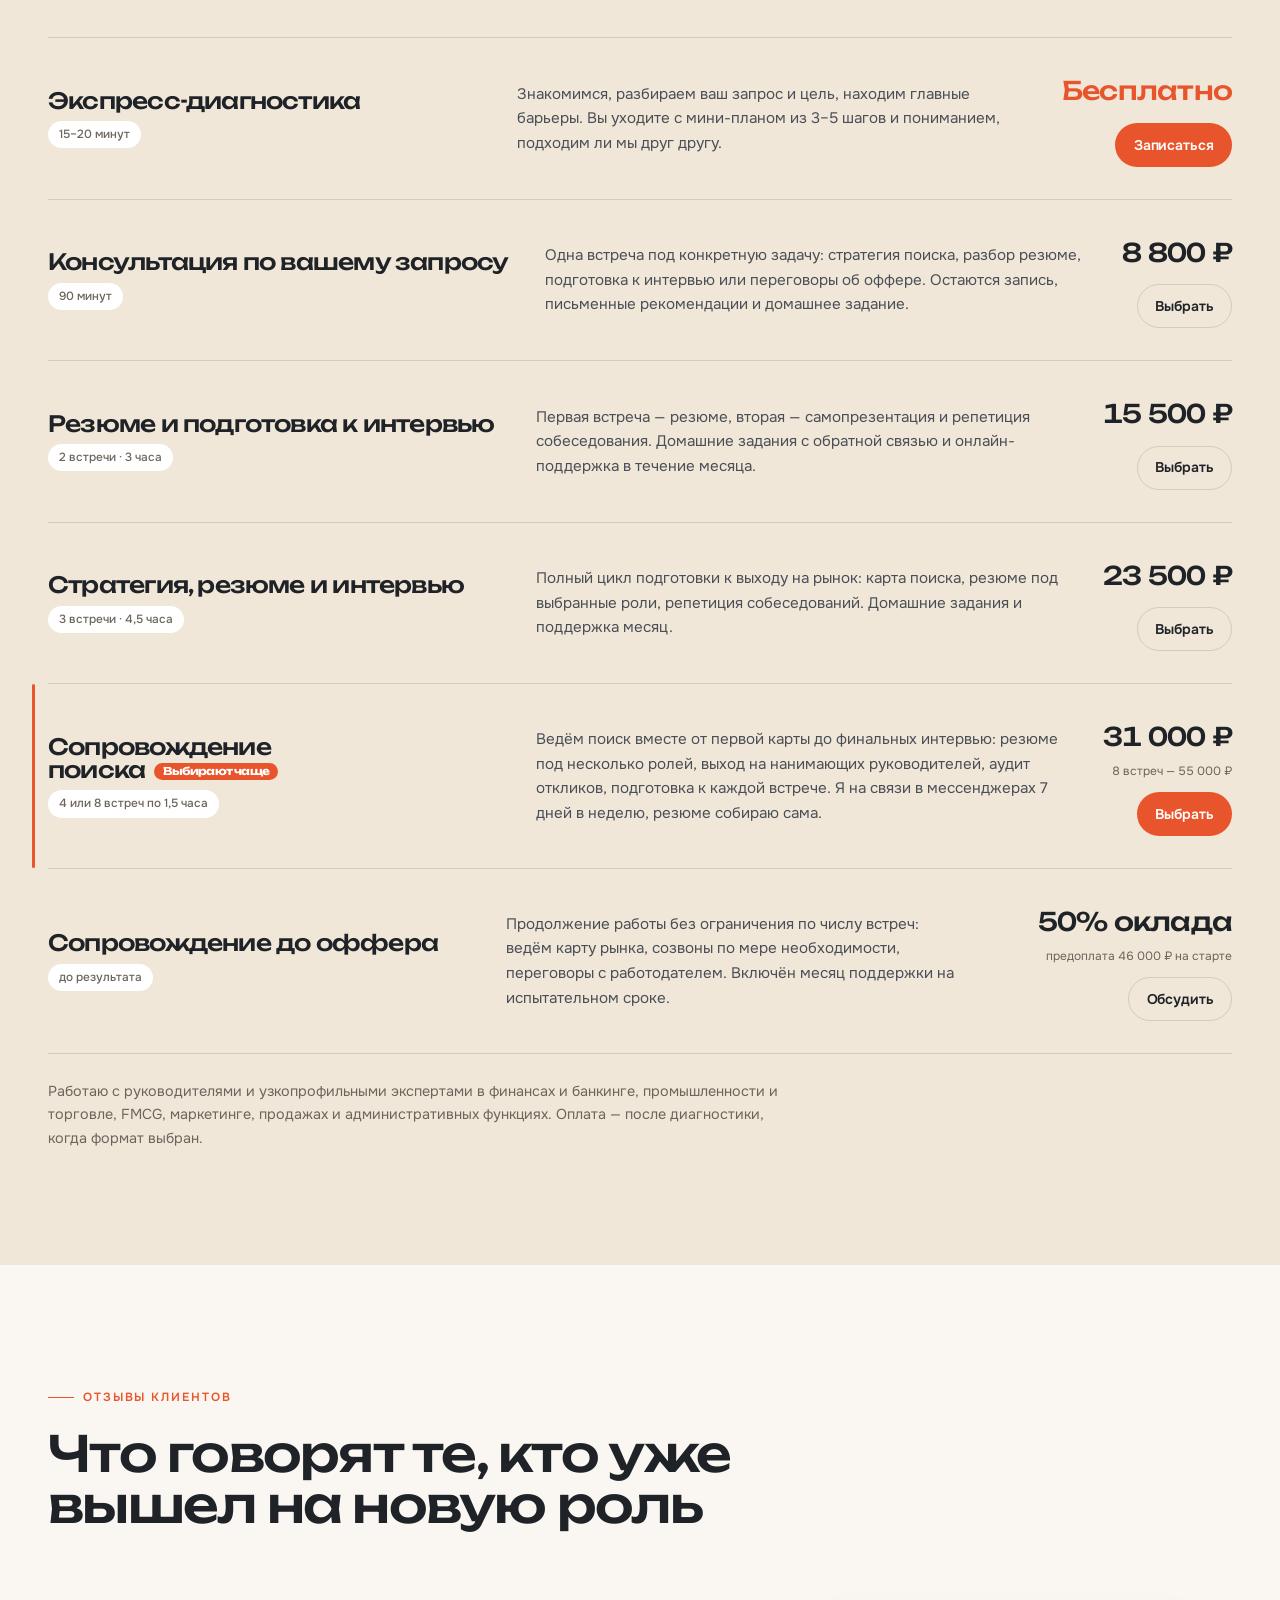
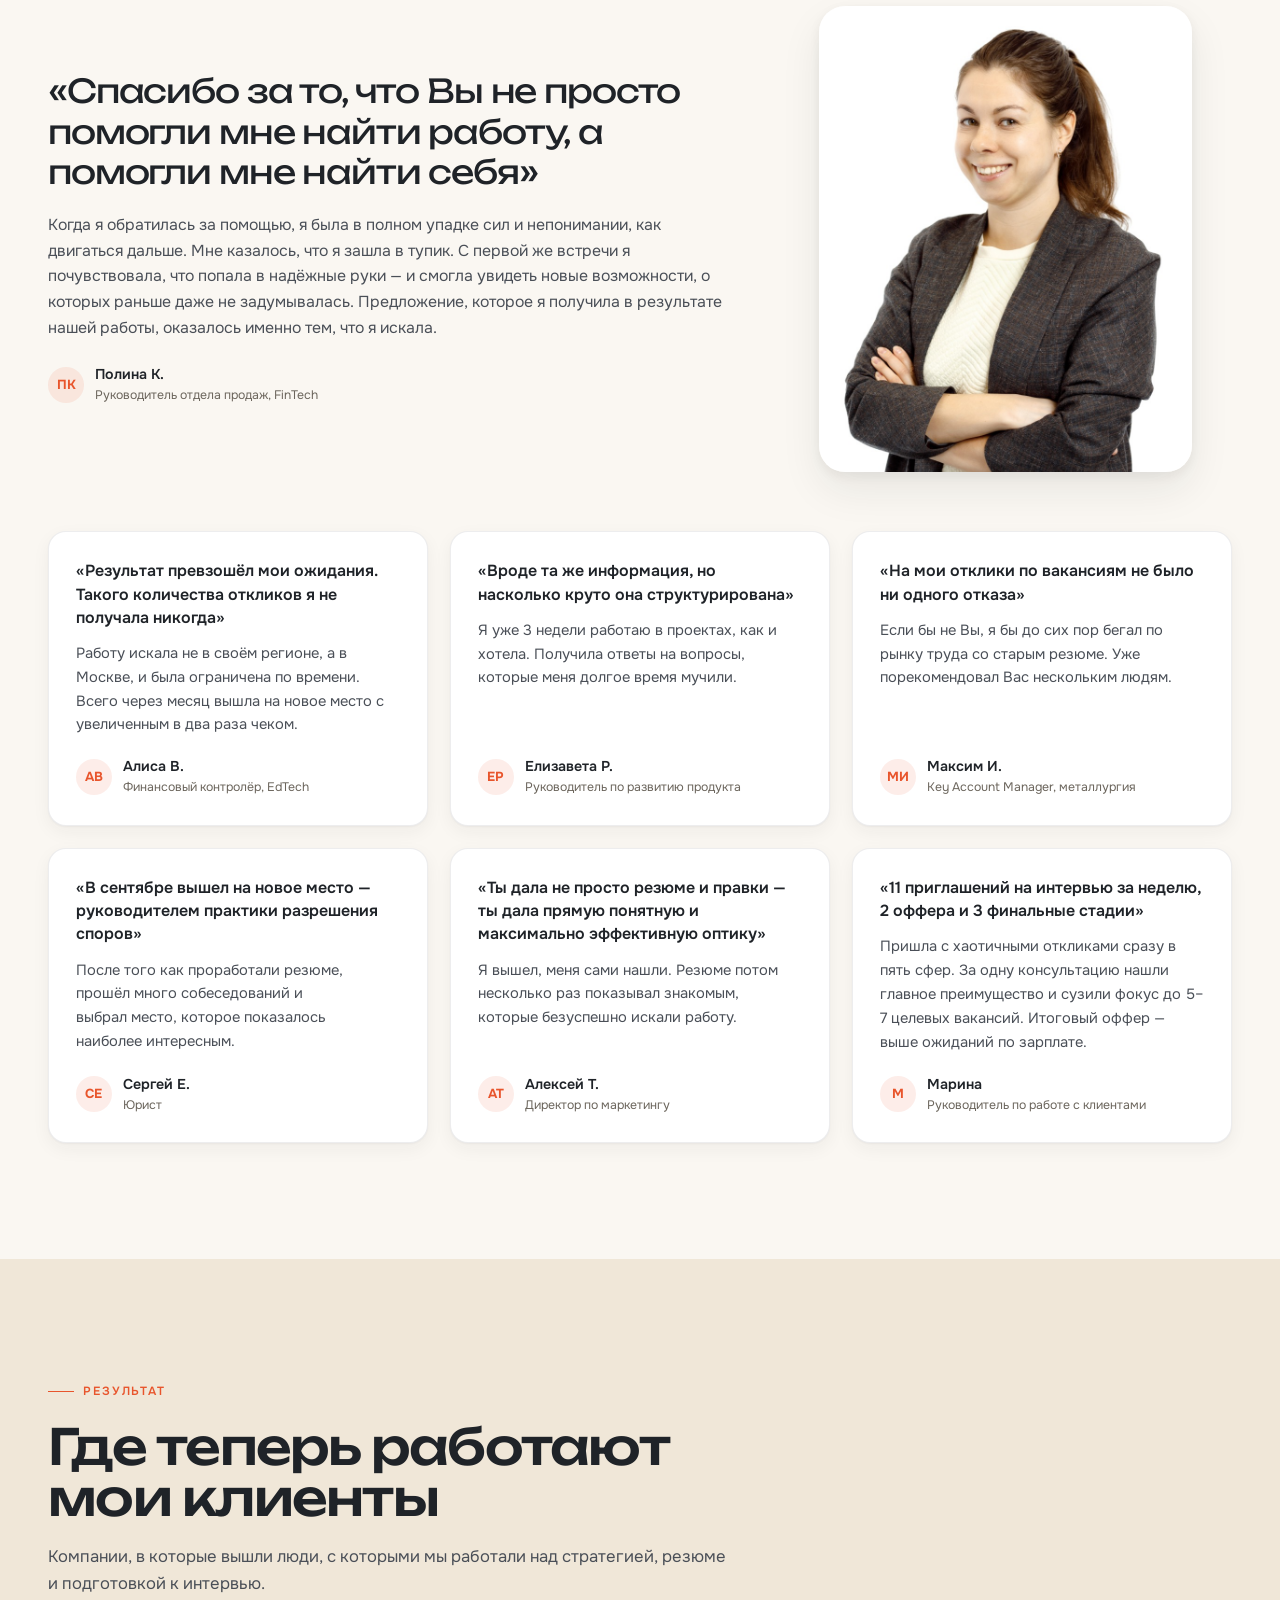
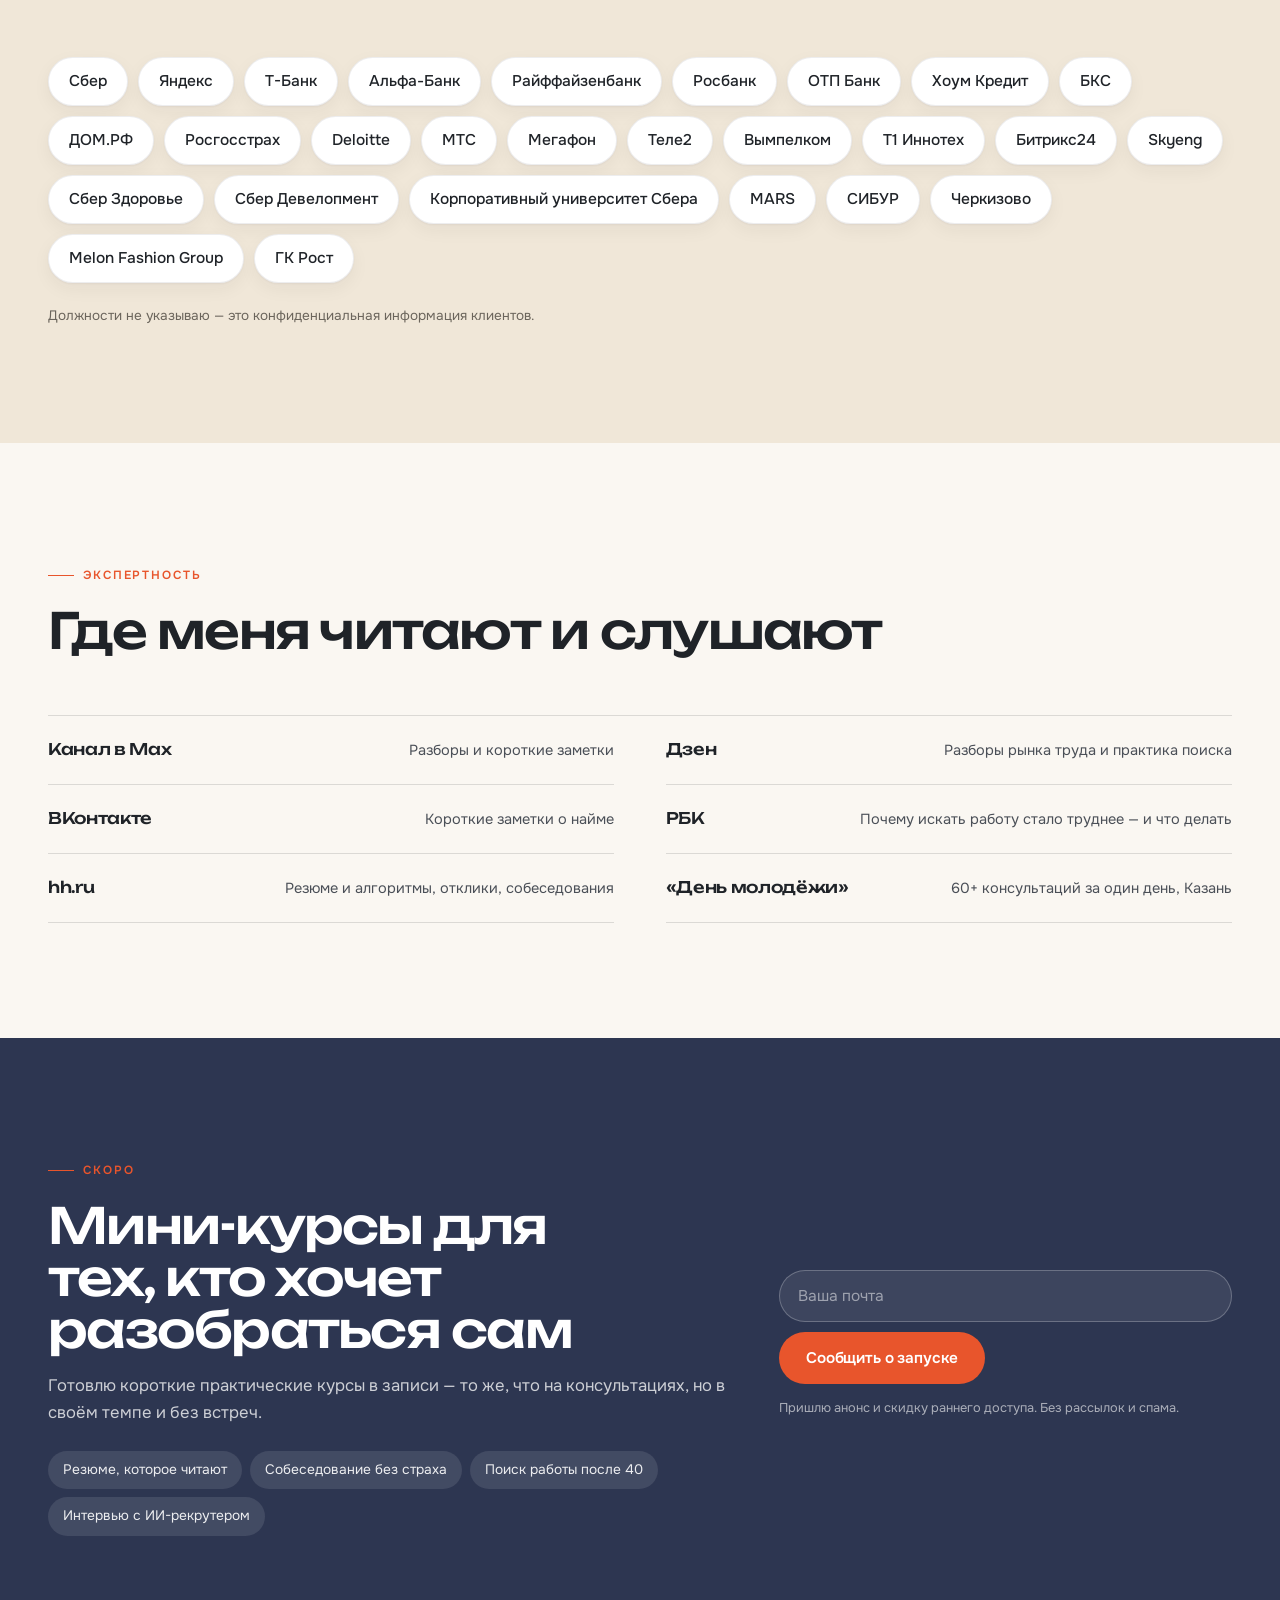
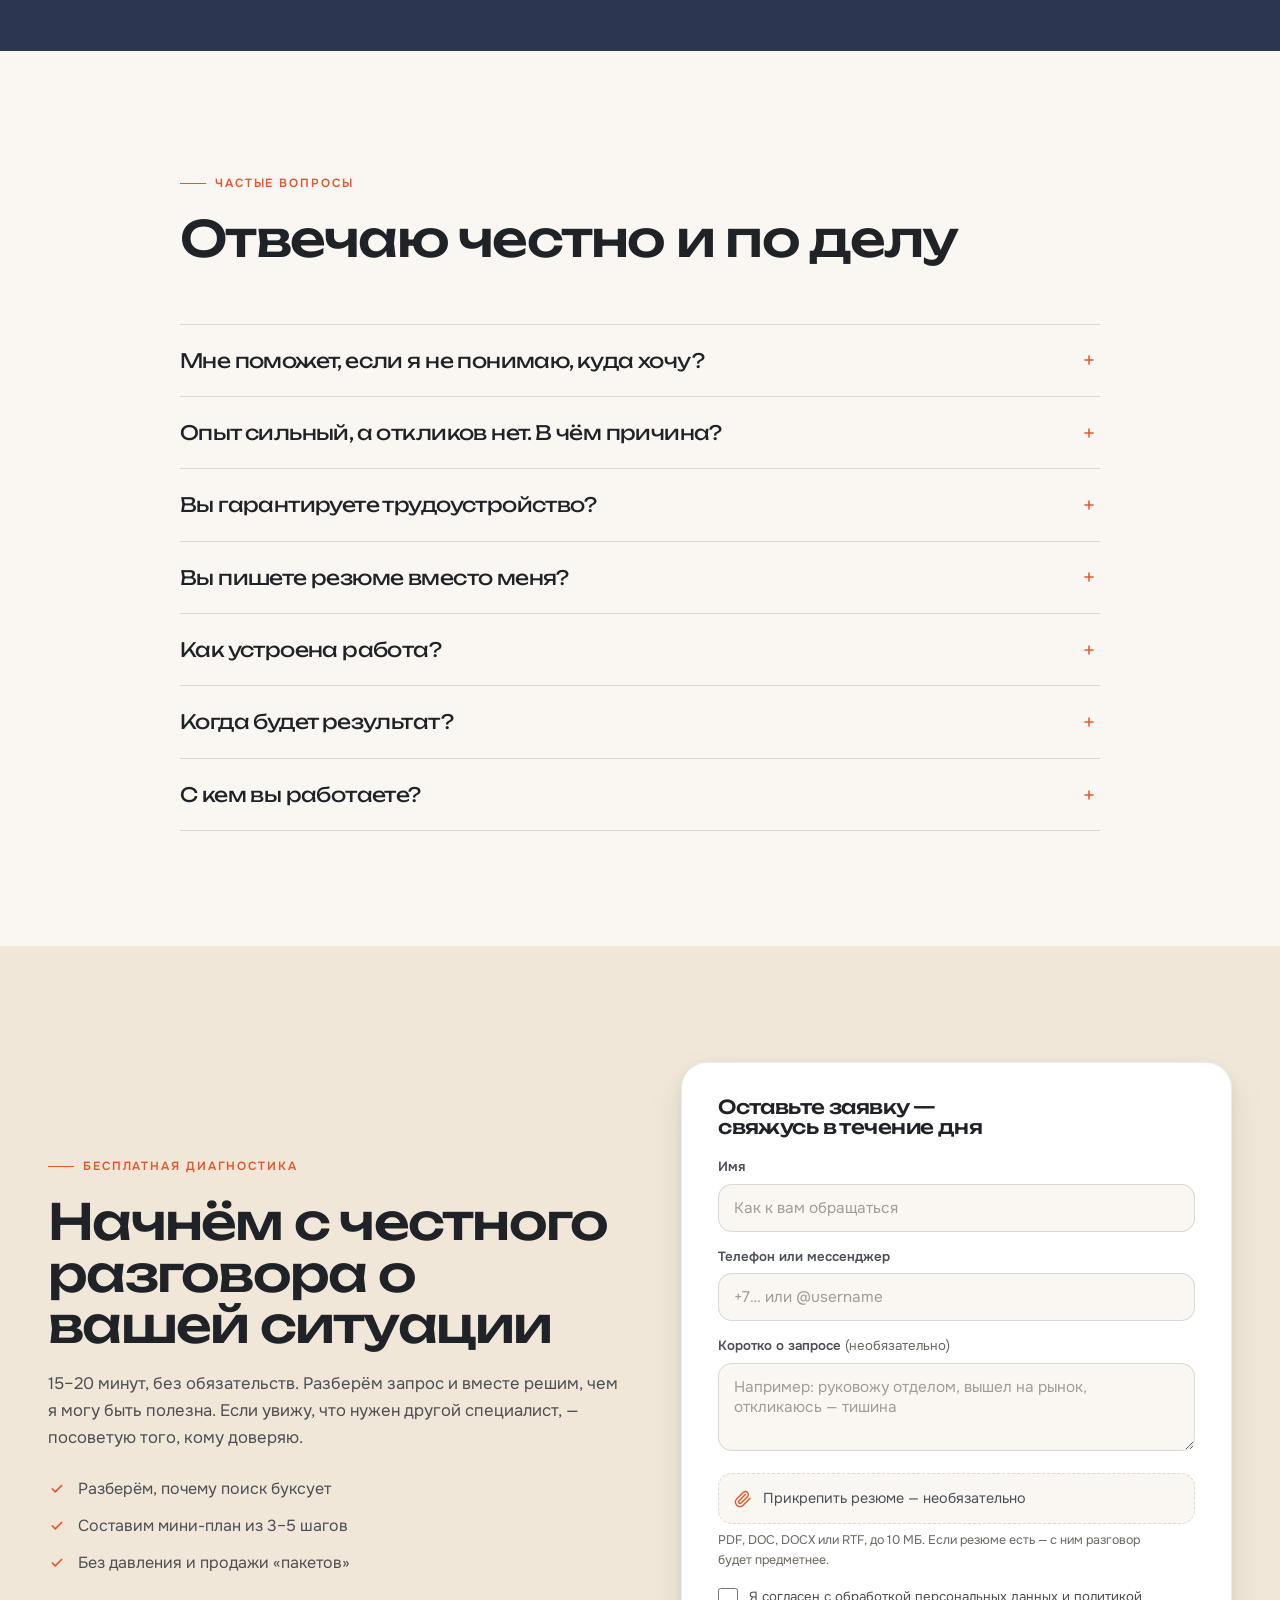
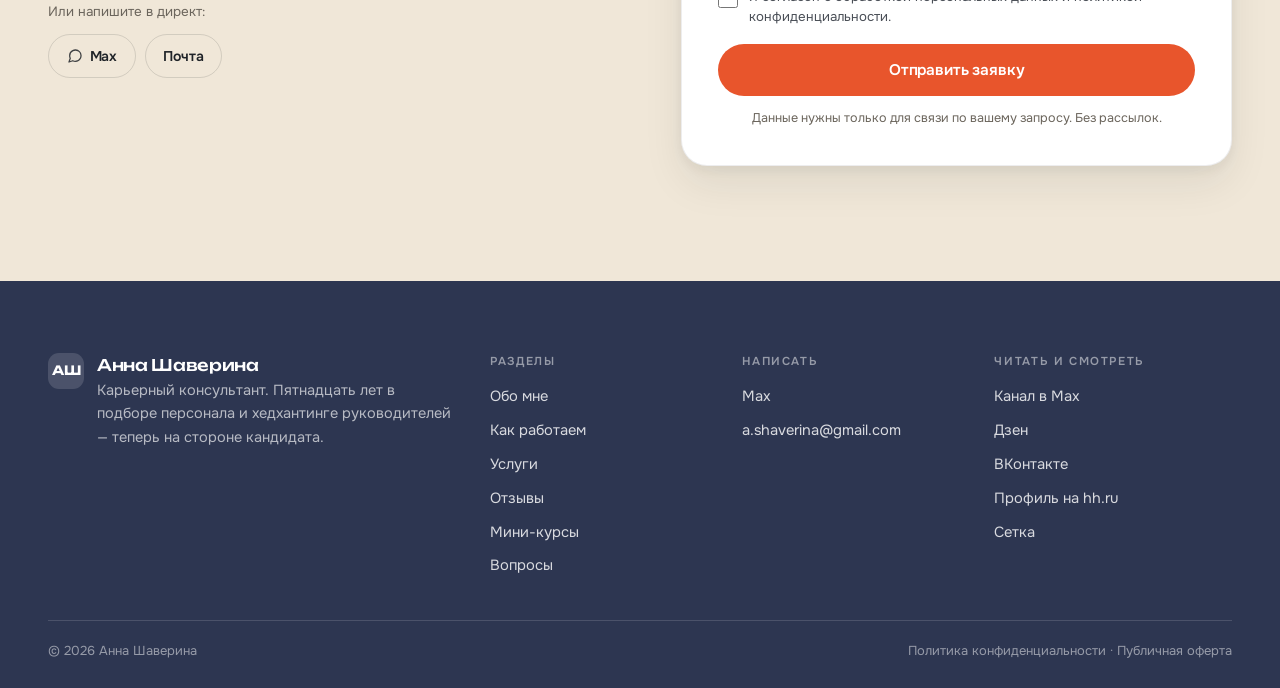
==== commit d6dd39db: "Компании клиентов, таймлайн карьеры и блок экспертизы «Где теперь работают мои клиенты» — 27 компани" ====
--- a/index.html
+++ b/index.html
@@ -97,6 +97,7 @@
     </a>
     <nav class="nav" aria-label="Основная навигация">
       <a href="#about">Обо мне</a>
+      <a href="#expertise">Экспертиза</a>
       <a href="#method">Как работаем</a>
       <a href="#services">Услуги</a>
       <a href="#reviews">Отзывы</a>
@@ -112,9 +113,11 @@
 <div class="mobile-nav" id="mobileNav" aria-hidden="true">
   <nav aria-label="Мобильная навигация">
     <a href="#about">Обо мне</a>
+    <a href="#expertise">Экспертиза</a>
     <a href="#method">Как работаем</a>
     <a href="#services">Услуги и цены</a>
     <a href="#reviews">Отзывы</a>
+    <a href="#placements">Где работают клиенты</a>
     <a href="#courses">Мини-курсы</a>
     <a href="#faq">Вопросы</a>
     <a class="btn" href="#cta">Записаться на диагностику</a>
@@ -208,15 +211,63 @@
       <p>Но рекрутер — это только первый фильтр. <strong>Примерно треть моих собеседований я проводила вместе с бизнесом</strong>: с нанимающими руководителями, топами и собственниками компаний. Я консультировала их по найму — со мной советовались, кого брать и почему. Поэтому я знаю не только как рекрутер сканирует резюме, но и что звучит на встрече, где принимают финальное решение: какие сомнения проговаривают вслух, а какие остаются в голове у руководителя и решают исход.</p>
       <blockquote class="about-quote">Резюме не должно перечислять, где вы работали. Оно должно объяснять, почему позвать стоит именно вас.</blockquote>
       <p>С 2018 года я на стороне кандидата: провожу больше двухсот консультаций в год. Вела авторский курс по кадровому консалтингу в&nbsp;СПбГУ и обучала рекрутеров. Если вижу, что не смогу быть полезной, — <strong>говорю сразу</strong> и советую коллегу, которому доверяю.</p>
-      <ul class="about-tags">
-        <li>Финансы и банкинг</li>
-        <li>Промышленность и торговля</li>
-        <li>FMCG</li>
-        <li>Маркетинг и продукт</li>
-        <li>Продажи всех уровней</li>
-        <li>Административные функции</li>
-        <li>Руководители и топ-менеджмент</li>
-        <li>Кандидаты 40+ и после декрета</li>
+      <ol class="timeline">
+        <li><span class="tl-years">2012–2019</span><span class="tl-place"><b>АНКОР</b>практика Banking, IT, Telecom</span></li>
+        <li><span class="tl-years">2019–2020</span><span class="tl-place"><b>Сбер</b>практика IT, Data Science</span></li>
+        <li><span class="tl-years">2020–2021</span><span class="tl-place"><b>Яндекс</b>подбор в продуктовые команды</span></li>
+        <li><span class="tl-years">2022</span><span class="tl-place"><b>Hays</b>руководила офисом в Петербурге</span></li>
+        <li class="tl-now"><span class="tl-years">с 2018</span><span class="tl-place"><b>Карьерное консультирование</b>частная практика</span></li>
+      </ol>
+      <p class="timeline-note">Отдельно вела проекты подбора для групп ВТБ и Газпром, включая executive search — хантинг топ-кандидатов для банкинга, телекома и digital.</p>
+    </div>
+  </div>
+</section>
+
+<!-- ================= EXPERTISE ================= -->
+<section class="section" id="expertise">
+  <div class="wrap">
+    <header class="section-head reveal">
+      <p class="eyebrow">Экспертиза</p>
+      <h2 class="h-lg">Кому ко мне точно есть смысл идти</h2>
+      <p class="lead">Это направления, где я подбирала людей сама и знаю рынок изнутри: кто нанимает, за что платят, как устроены воронки отбора.</p>
+    </header>
+
+    <div class="exp-grid">
+      <ul class="exp-list reveal">
+        <li>
+          <b>Финансовый рынок</b>
+          <span>Банкинг, страхование, инвестиции</span>
+        </li>
+        <li>
+          <b>IT, телеком, digital</b>
+          <span>Продуктовые и технологические команды</span>
+        </li>
+        <li>
+          <b>Топ-позиции</b>
+          <span>Те роли, которые обычно закрывают через executive search</span>
+        </li>
+        <li>
+          <b>Маркетинг, продукт, аналитика</b>
+          <span>От руководителя направления до senior-эксперта</span>
+        </li>
+      </ul>
+      <ul class="exp-list reveal" data-delay="1">
+        <li>
+          <b>Продажи</b>
+          <span>Все уровни и направления, включая B2B и работу с ключевыми клиентами</span>
+        </li>
+        <li>
+          <b>Логистика и закупки</b>
+          <span>Производство, ритейл, дистрибуция</span>
+        </li>
+        <li>
+          <b>Административные позиции</b>
+          <span>Административные директора, руководители поддерживающих функций</span>
+        </li>
+        <li class="exp-levels">
+          <b>Уровни</b>
+          <span>Средний и топ-менеджмент, узкопрофильные специалисты</span>
+        </li>
       </ul>
     </div>
   </div>
@@ -425,8 +476,49 @@
   </div>
 </section>
 
+<!-- ================= PLACEMENTS ================= -->
+<section class="section section-tint" id="placements">
+  <div class="wrap">
+    <header class="section-head reveal">
+      <p class="eyebrow">Результат</p>
+      <h2 class="h-lg">Где теперь работают мои клиенты</h2>
+      <p class="lead">Компании, в которые вышли люди, с которыми мы работали над стратегией, резюме и подготовкой к интервью.</p>
+    </header>
+    <ul class="companies reveal">
+      <li>Сбер</li>
+      <li>Яндекс</li>
+      <li>Т-Банк</li>
+      <li>Альфа-Банк</li>
+      <li>Райффайзенбанк</li>
+      <li>Росбанк</li>
+      <li>ОТП Банк</li>
+      <li>Хоум Кредит</li>
+      <li>БКС</li>
+      <li>ДОМ.РФ</li>
+      <li>Росгосстрах</li>
+      <li>Deloitte</li>
+      <li>МТС</li>
+      <li>Мегафон</li>
+      <li>Теле2</li>
+      <li>Вымпелком</li>
+      <li>Т1 Иннотех</li>
+      <li>Битрикс24</li>
+      <li>Skyeng</li>
+      <li>Сбер Здоровье</li>
+      <li>Сбер Девелопмент</li>
+      <li>Корпоративный университет Сбера</li>
+      <li>MARS</li>
+      <li>СИБУР</li>
+      <li>Черкизово</li>
+      <li>Melon Fashion Group</li>
+      <li>ГК Рост</li>
+    </ul>
+    <p class="companies-note reveal">Должности не указываю — это конфиденциальная информация клиентов.</p>
+  </div>
+</section>
+
 <!-- ================= PRESS ================= -->
-<section class="section section-tint" id="press">
+<section class="section" id="press">
   <div class="wrap">
     <header class="section-head reveal">
       <p class="eyebrow">Экспертность</p>
--- a/assets/css/styles.css
+++ b/assets/css/styles.css
@@ -271,6 +271,52 @@
   background:var(--bg-2); border-radius:100px; padding:8px 15px;
 }
 .section-tint .about-tags li{ background:var(--card); }
+
+/* ---------- таймлайн карьеры ---------- */
+.timeline{ margin-top:28px; border-top:1px solid var(--line); }
+.timeline li{
+  display:grid; grid-template-columns:104px 1fr; gap:16px;
+  padding:13px 0; border-bottom:1px solid var(--line-2); align-items:baseline;
+}
+.tl-years{
+  font-family:var(--display); font-size:.83rem; color:var(--fg-3);
+  font-variant-numeric:tabular-nums; letter-spacing:-.02em;
+}
+.tl-place{ font-size:.96rem; color:var(--fg-2); }
+.tl-place b{ display:block; font-weight:600; color:var(--fg); font-size:1rem; margin-bottom:1px; }
+.timeline .tl-now .tl-years{ color:var(--accent); }
+.timeline .tl-now .tl-place b{ color:var(--accent); }
+.timeline-note{ margin-top:16px; font-size:.9rem; color:var(--fg-3); }
+
+/* =========================================================
+   EXPERTISE
+   ========================================================= */
+.exp-grid{ display:grid; grid-template-columns:1fr 1fr; gap:0 clamp(24px,4vw,60px); }
+.exp-list li{
+  padding:18px 0; border-bottom:1px solid var(--line);
+  transition:padding-left var(--dur) var(--ease);
+}
+.exp-list li:first-child{ border-top:1px solid var(--line); }
+.exp-list li:hover{ padding-left:6px; }
+.exp-list b{
+  display:block; font-family:var(--display); font-weight:500;
+  font-size:1.06rem; letter-spacing:-.03em; margin-bottom:5px;
+}
+.exp-list span{ display:block; font-size:.93rem; color:var(--fg-2); }
+.exp-levels b{ color:var(--accent); }
+
+/* =========================================================
+   PLACEMENTS — компании клиентов
+   ========================================================= */
+.companies{ display:flex; flex-wrap:wrap; gap:10px; }
+.companies li{
+  background:var(--card); border:1px solid var(--line-2); border-radius:100px;
+  padding:11px 20px; font-size:.97rem; font-weight:500; color:var(--fg);
+  box-shadow:var(--shadow);
+  transition:transform var(--dur) var(--ease), box-shadow var(--dur) var(--ease), border-color var(--dur) var(--ease);
+}
+.companies li:hover{ transform:translateY(-2px); box-shadow:var(--shadow-md); border-color:rgba(232,85,44,.35); }
+.companies-note{ margin-top:22px; font-size:.85rem; color:var(--fg-3); }
 
 /* =========================================================
    METHOD
@@ -531,6 +577,8 @@
   .step p{ grid-column:2; }
   .svc{ grid-template-columns:1fr auto; }
   .svc-desc{ grid-column:1 / -1; order:3; }
+  .exp-grid{ grid-template-columns:1fr; }
+  .exp-list:last-child li:first-child{ border-top:none; }
   .rev-feature{ grid-template-columns:1fr; }
   .rev-photo{ max-width:360px; aspect-ratio:4/5; }
   .rev-grid{ grid-template-columns:1fr 1fr; }
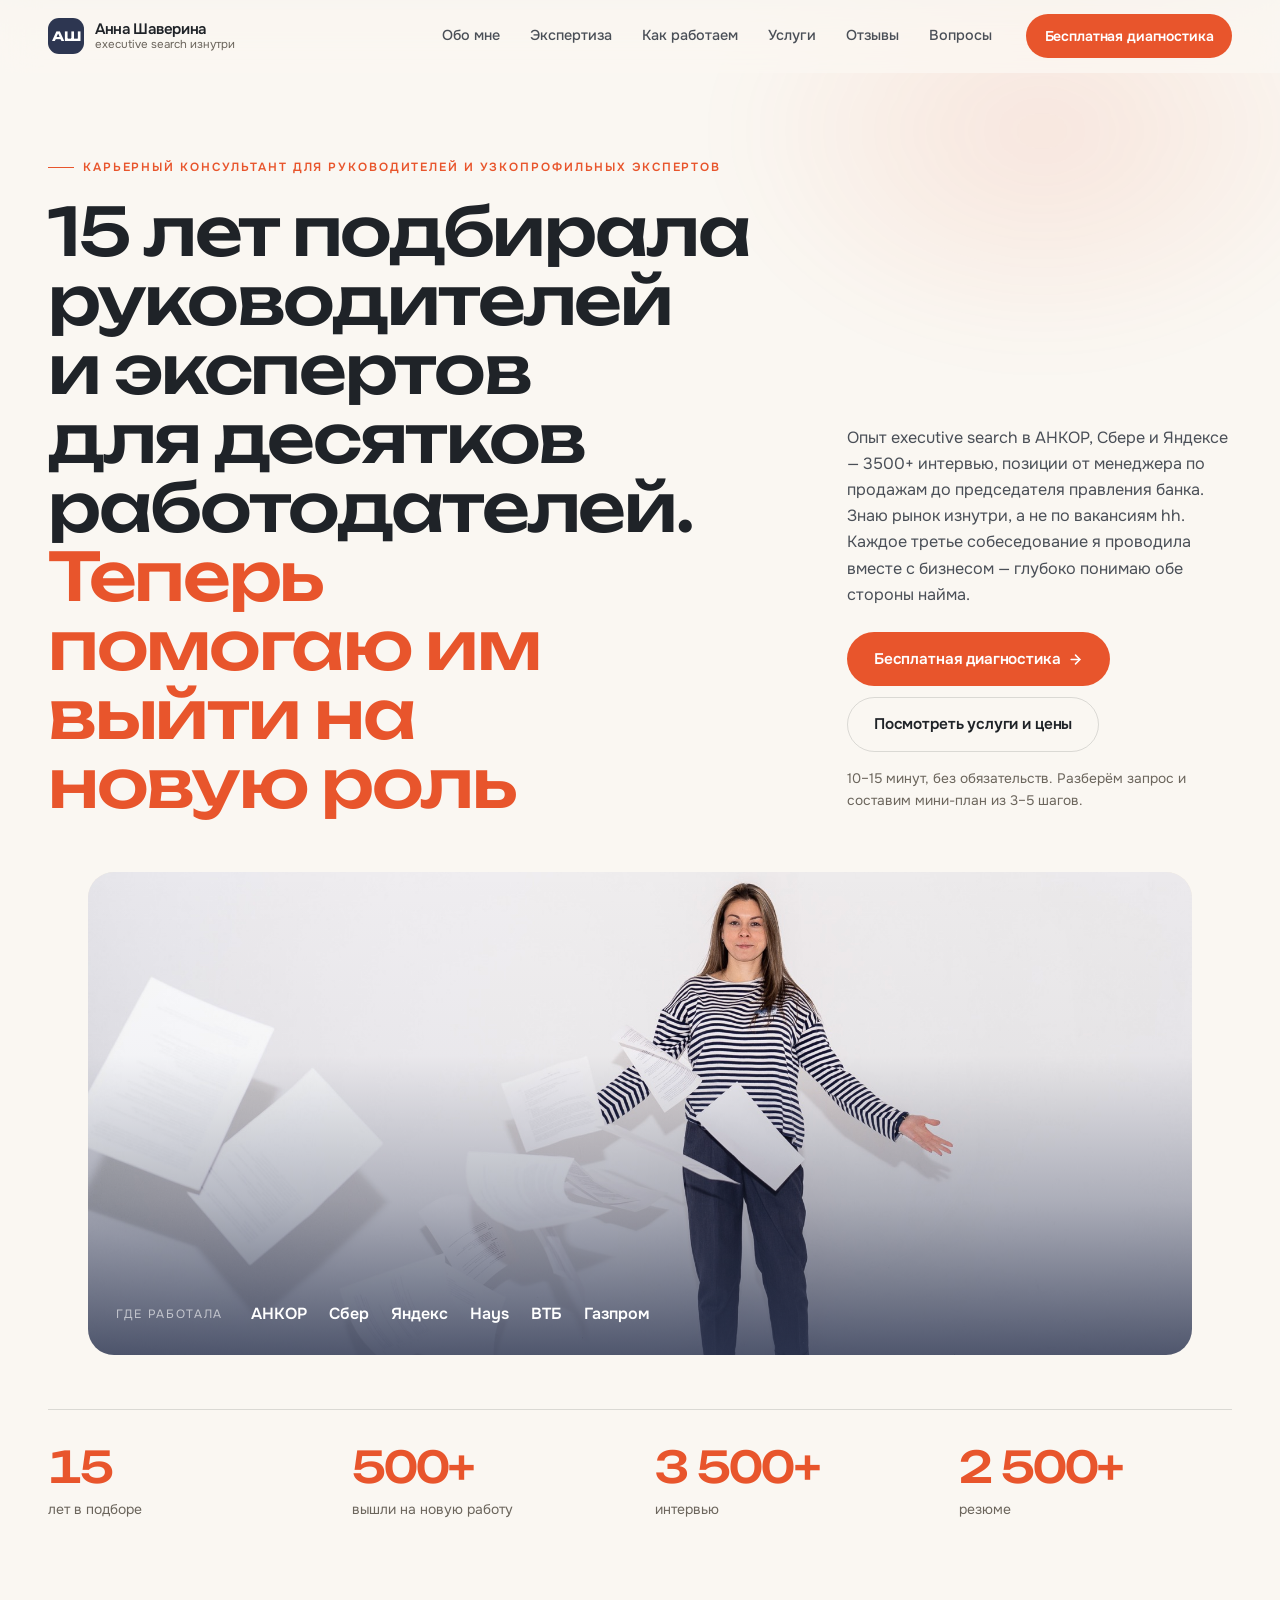
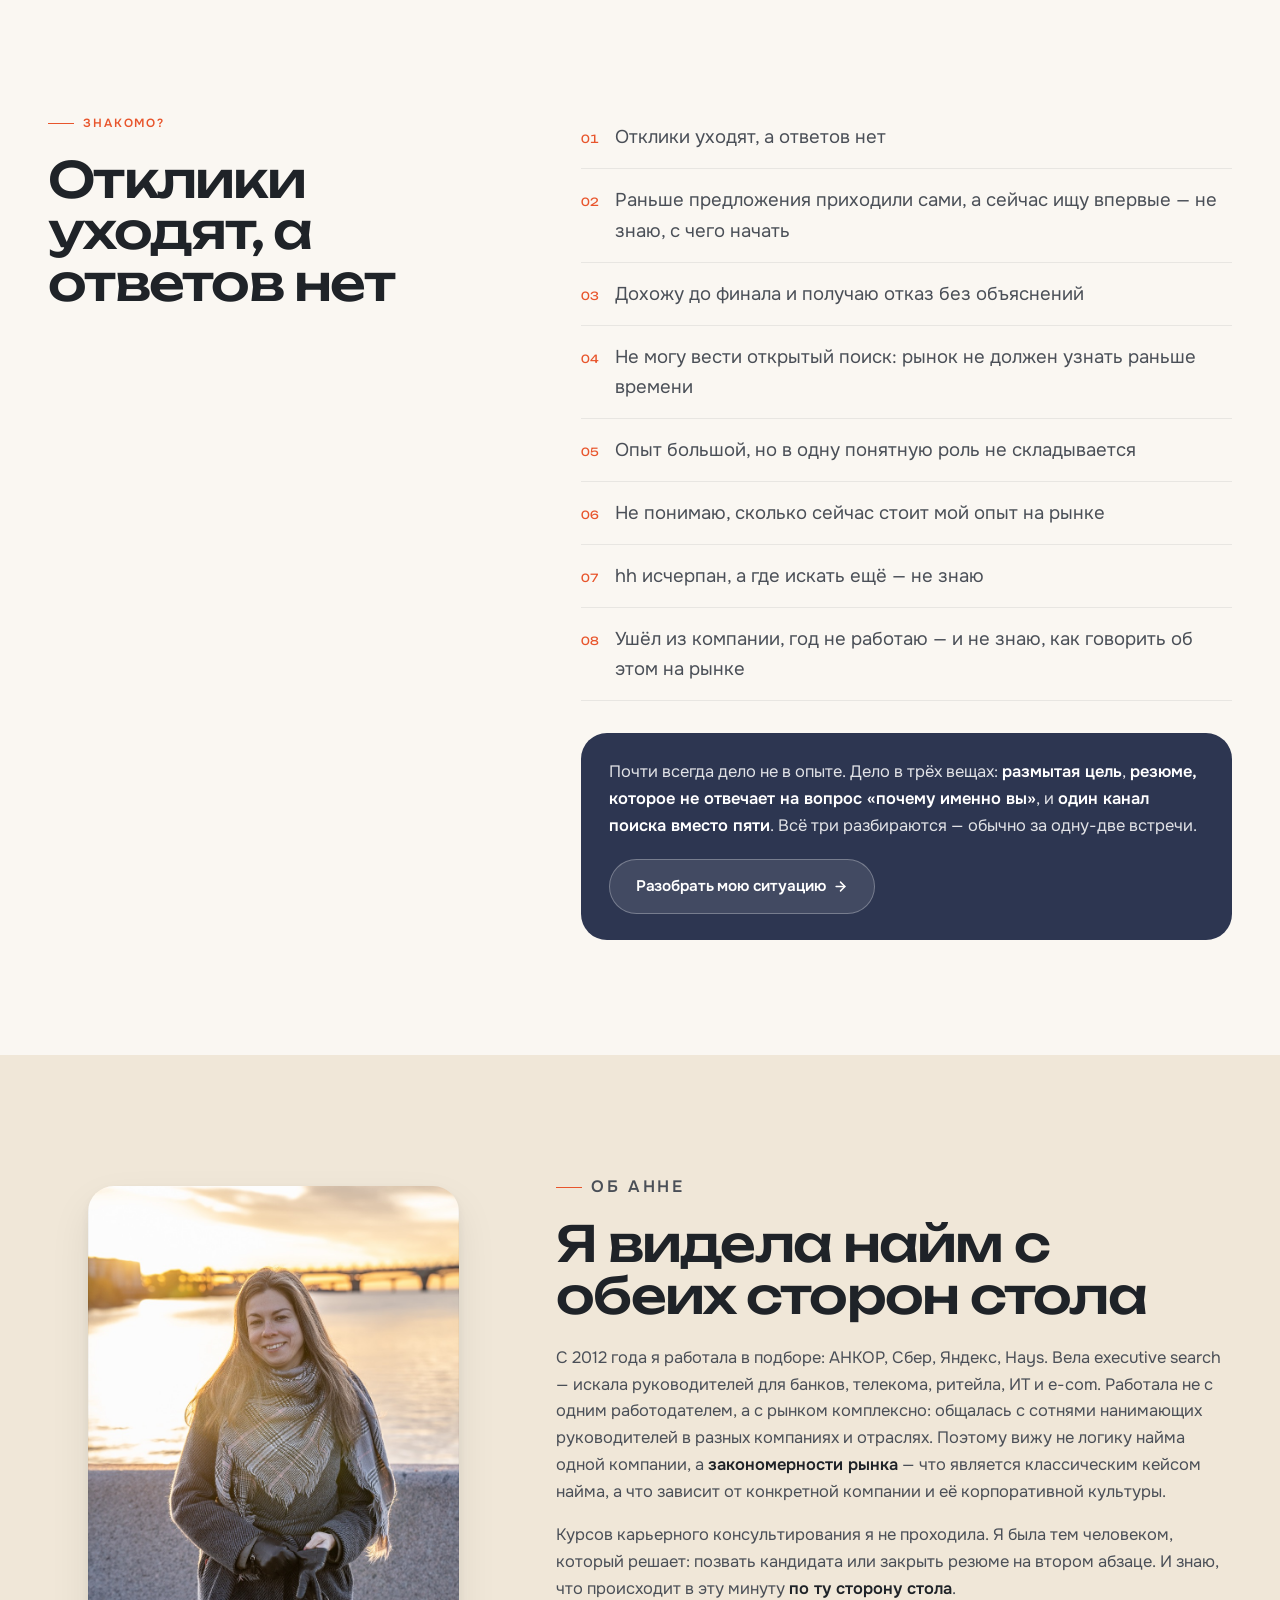
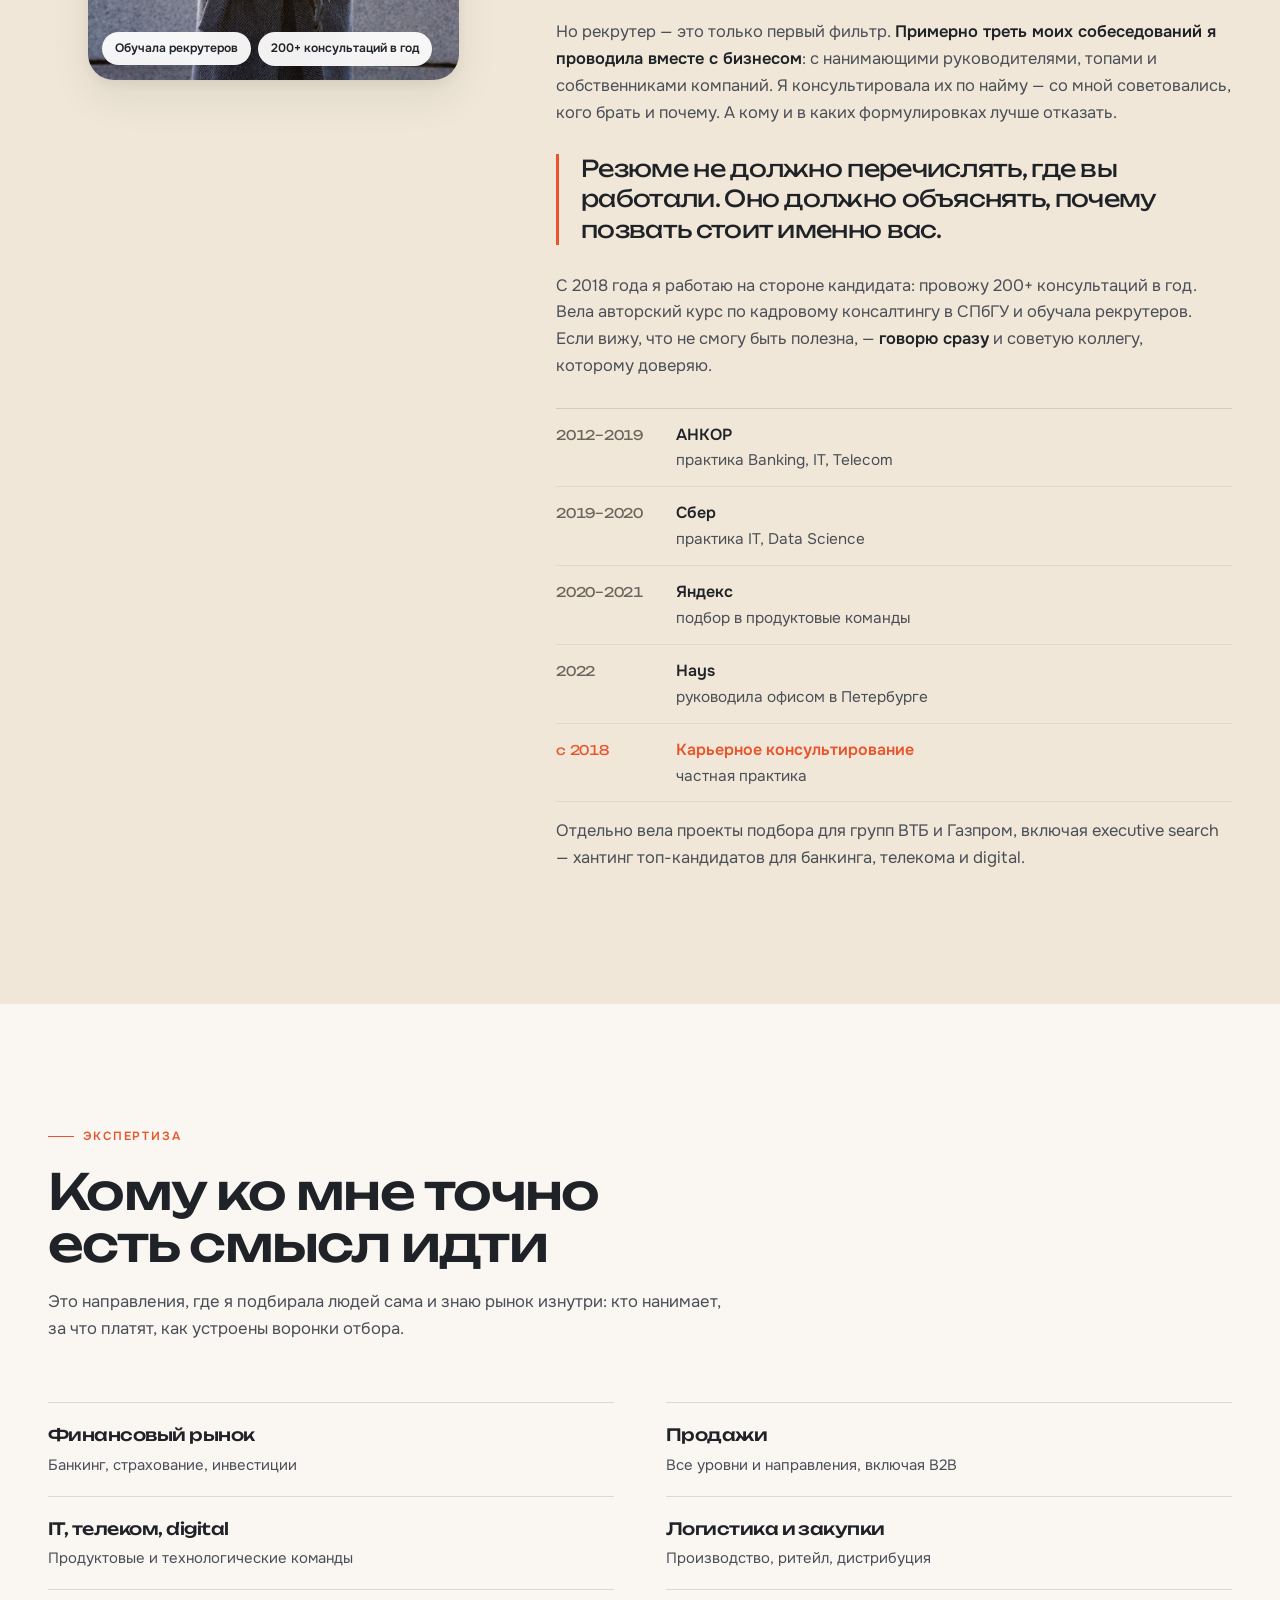
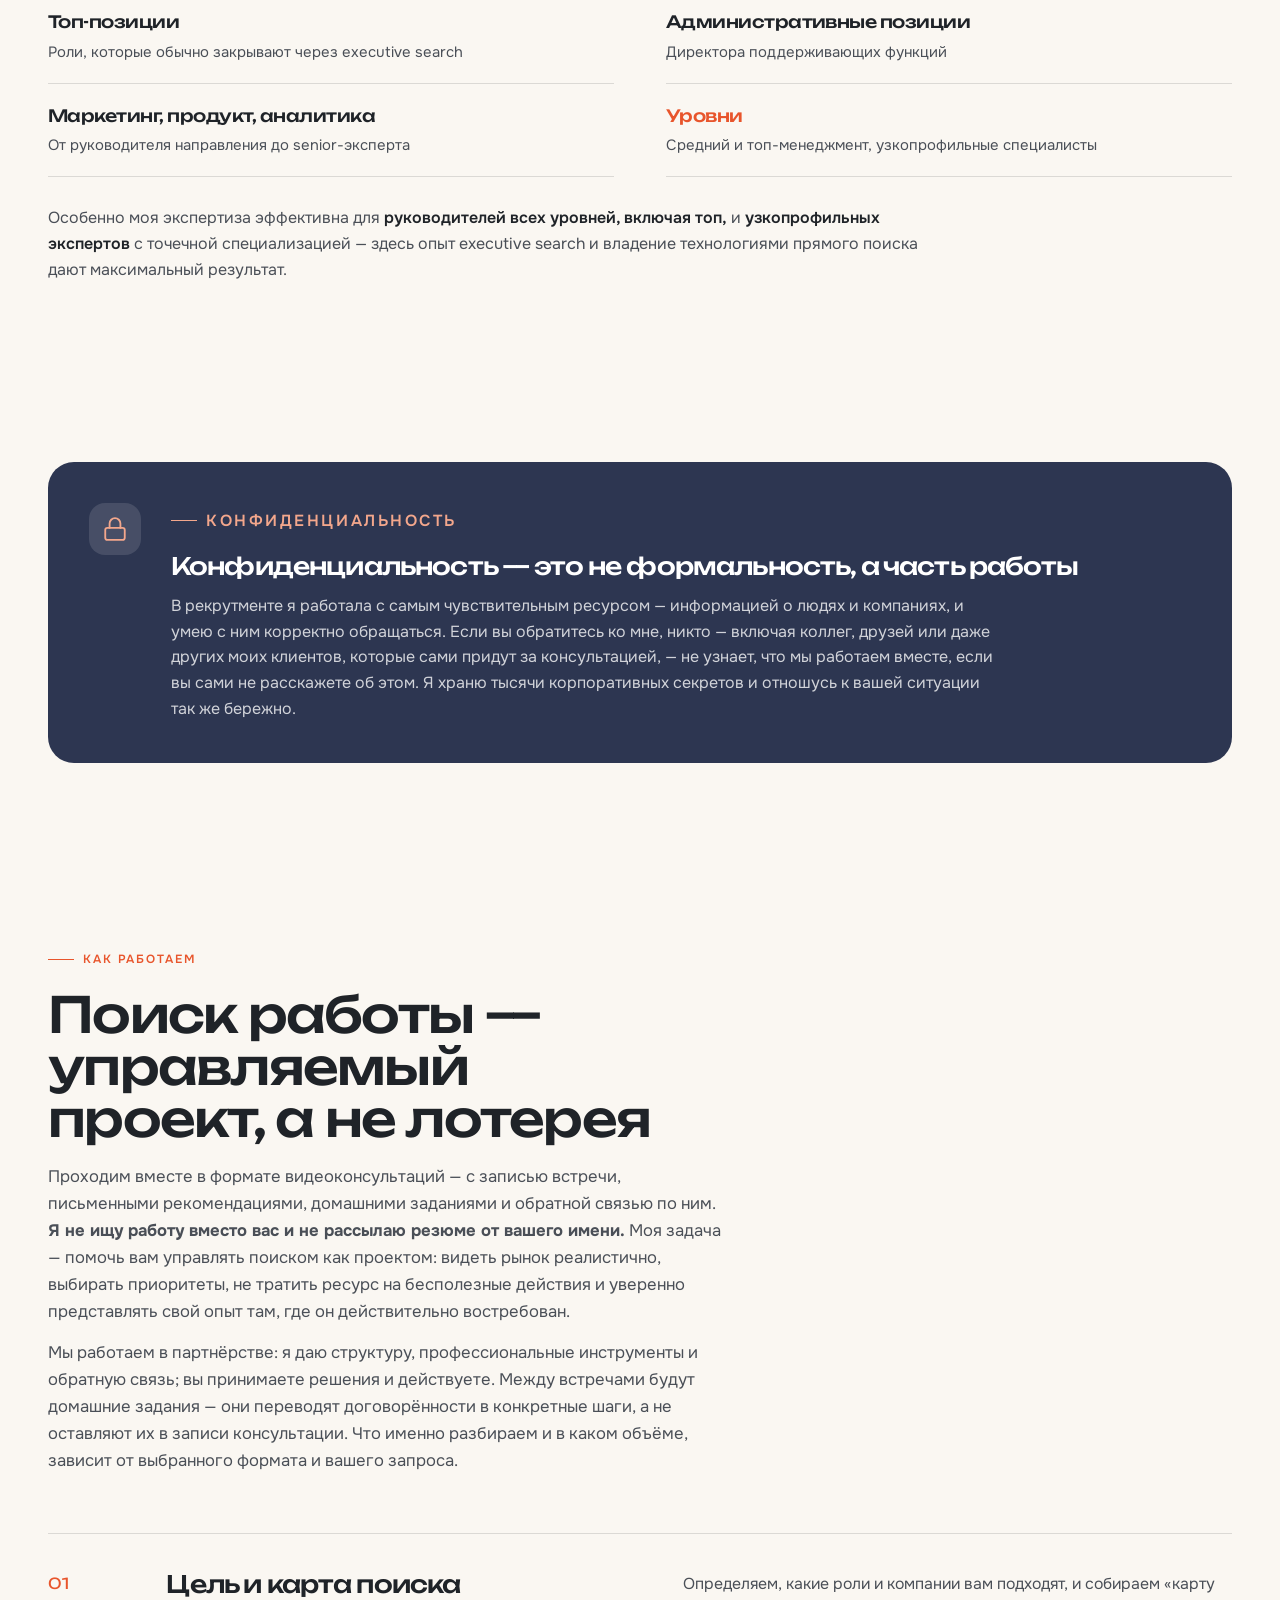
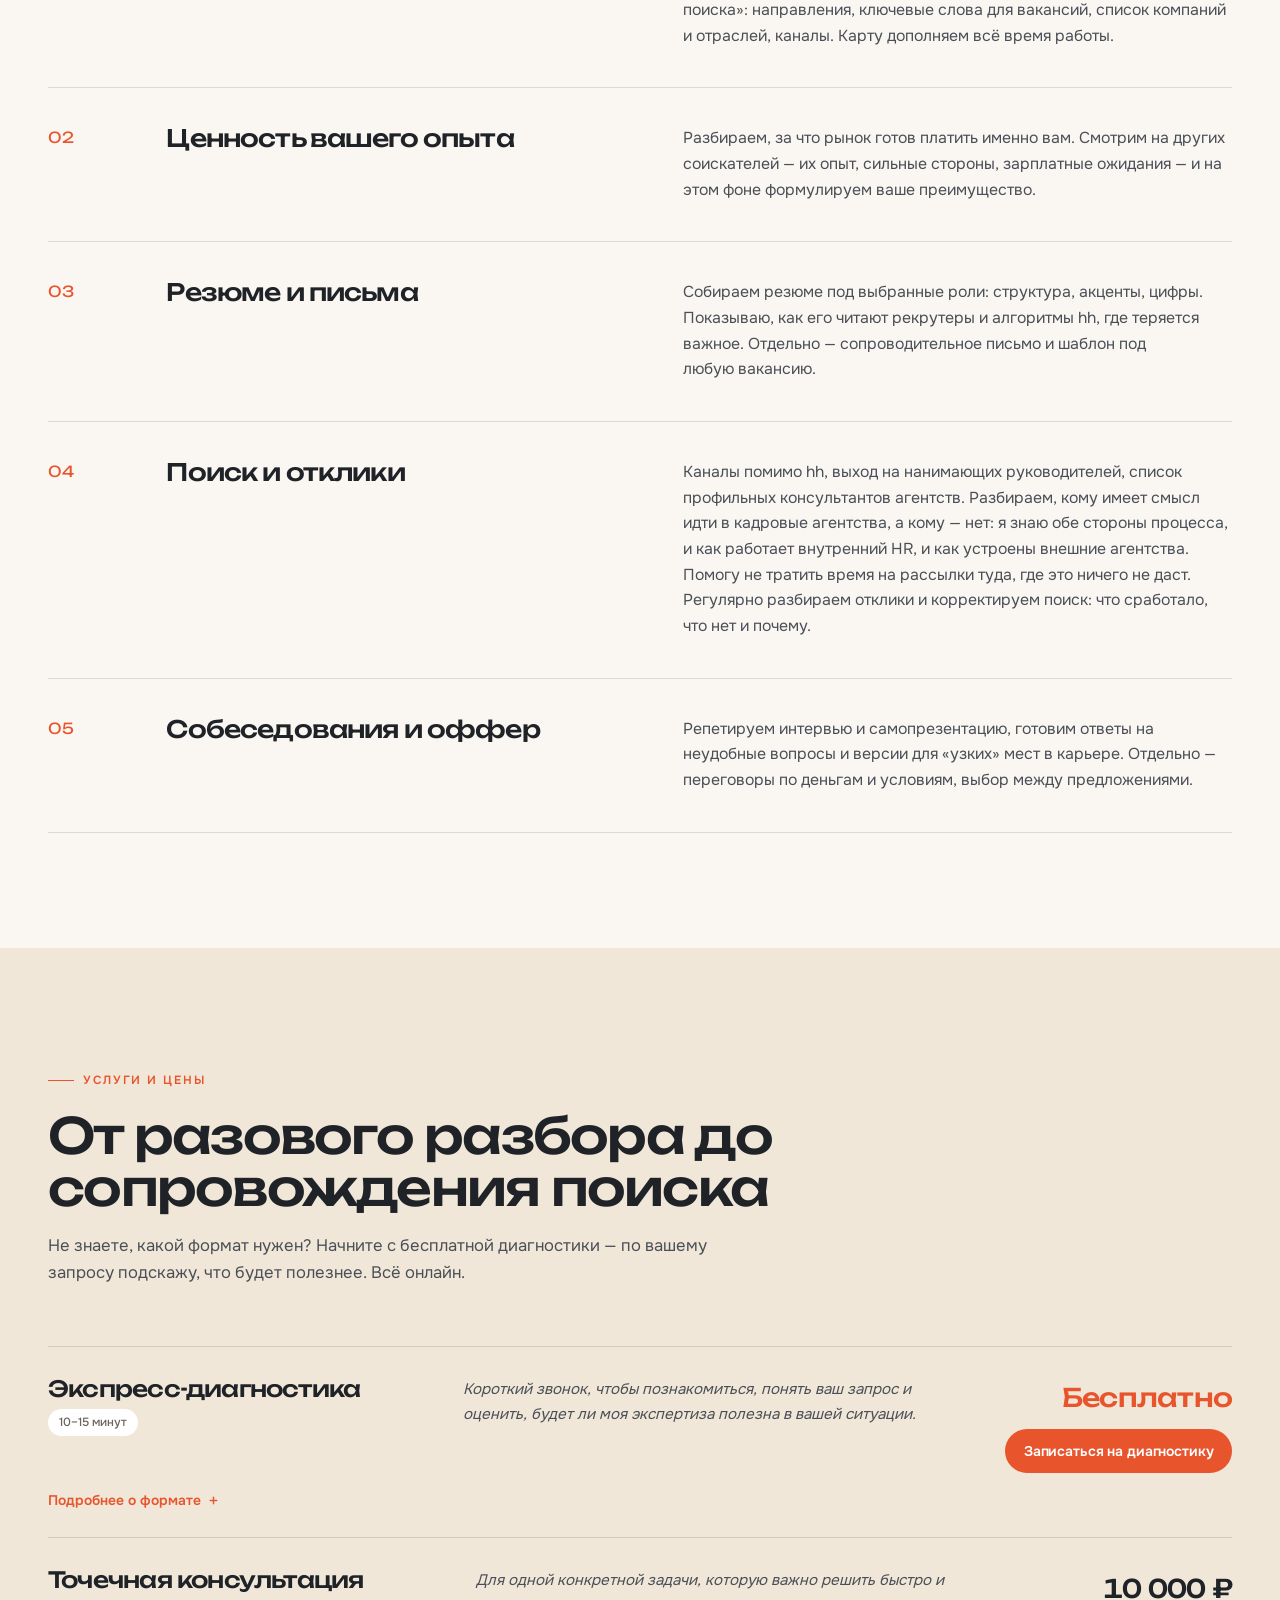
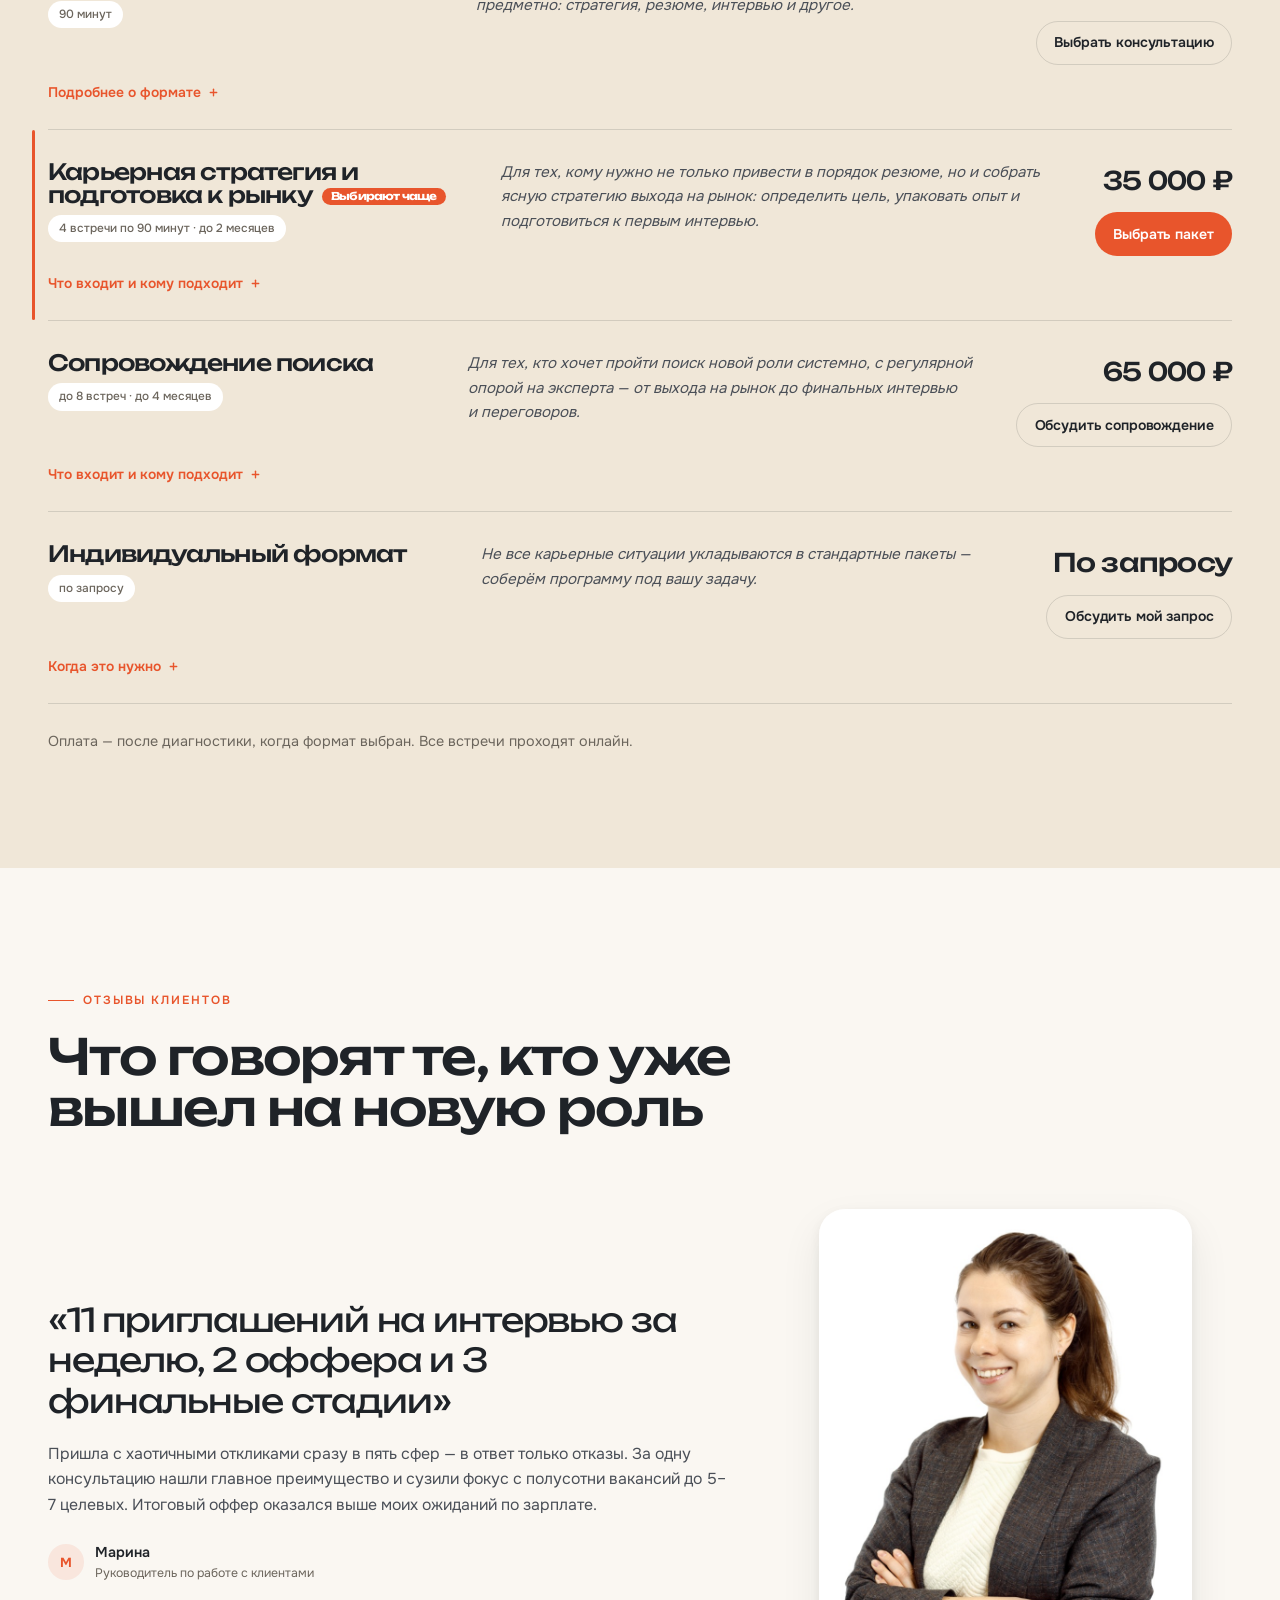
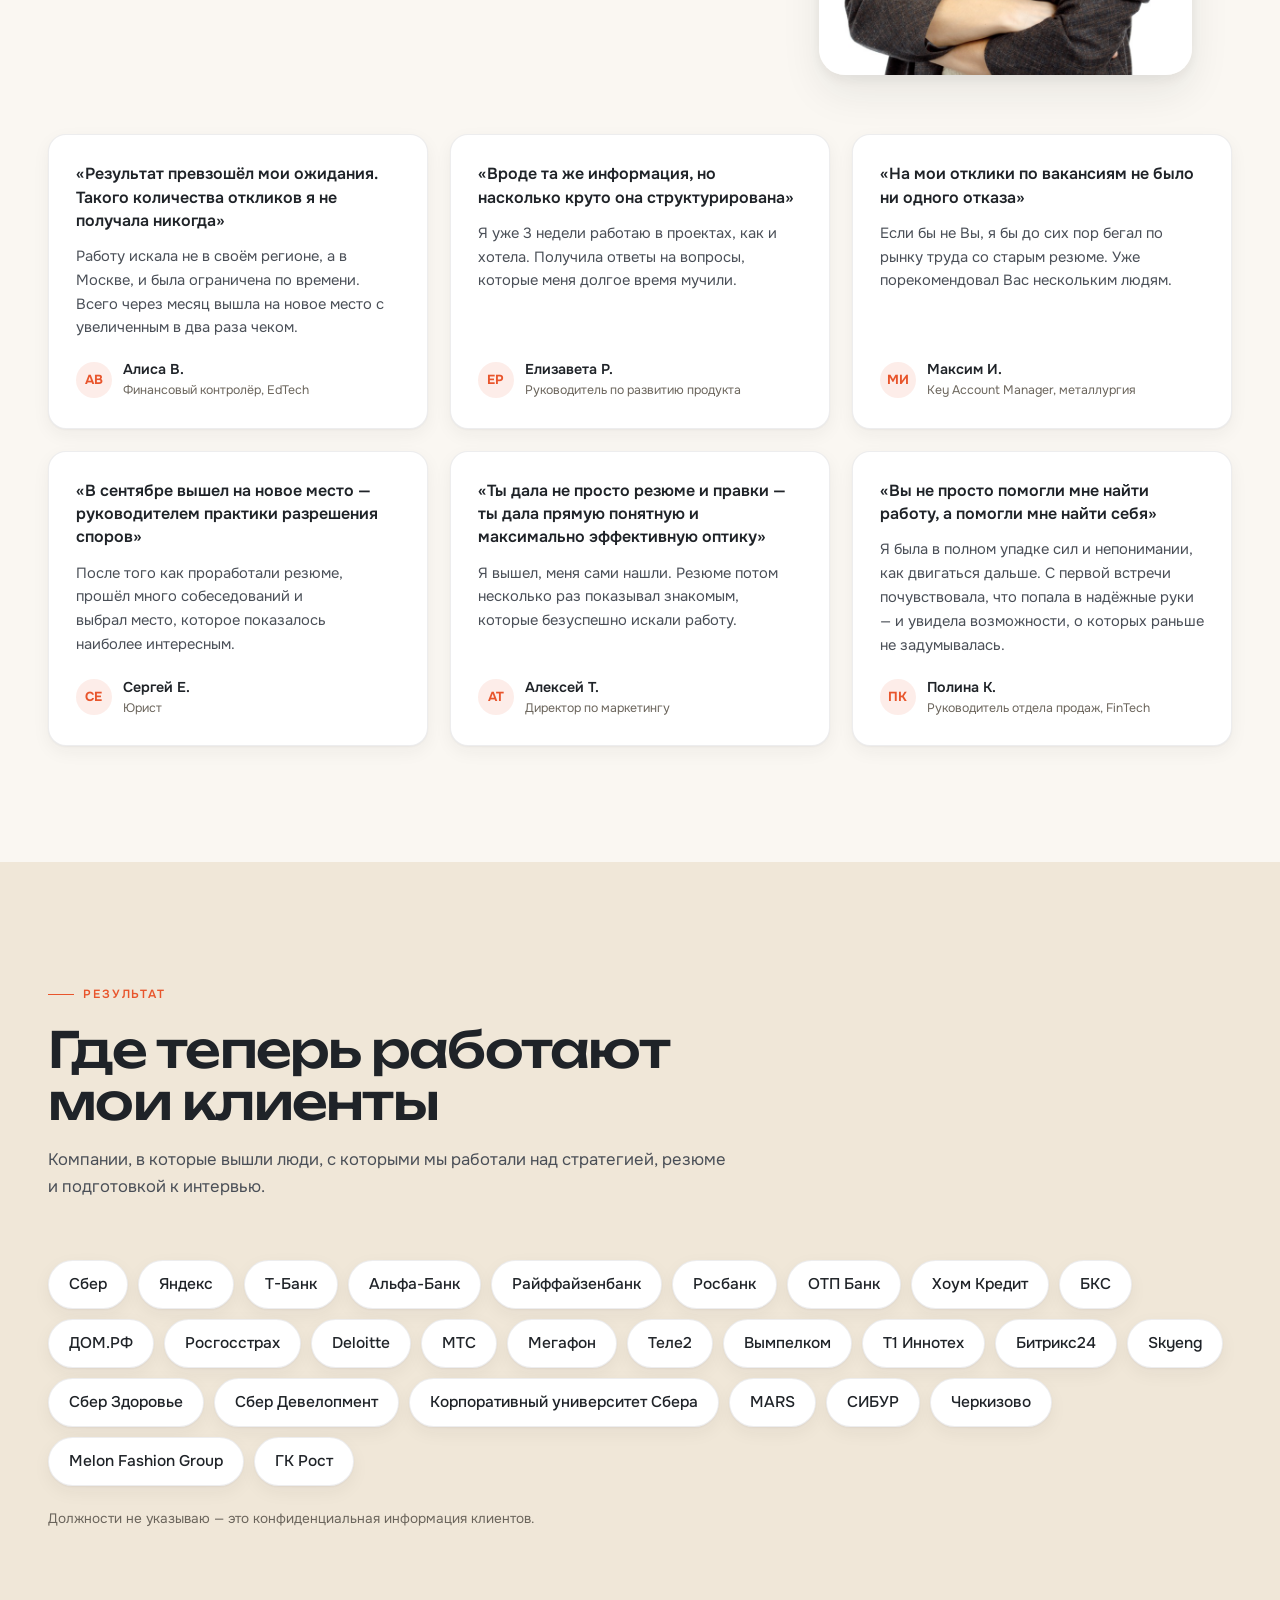
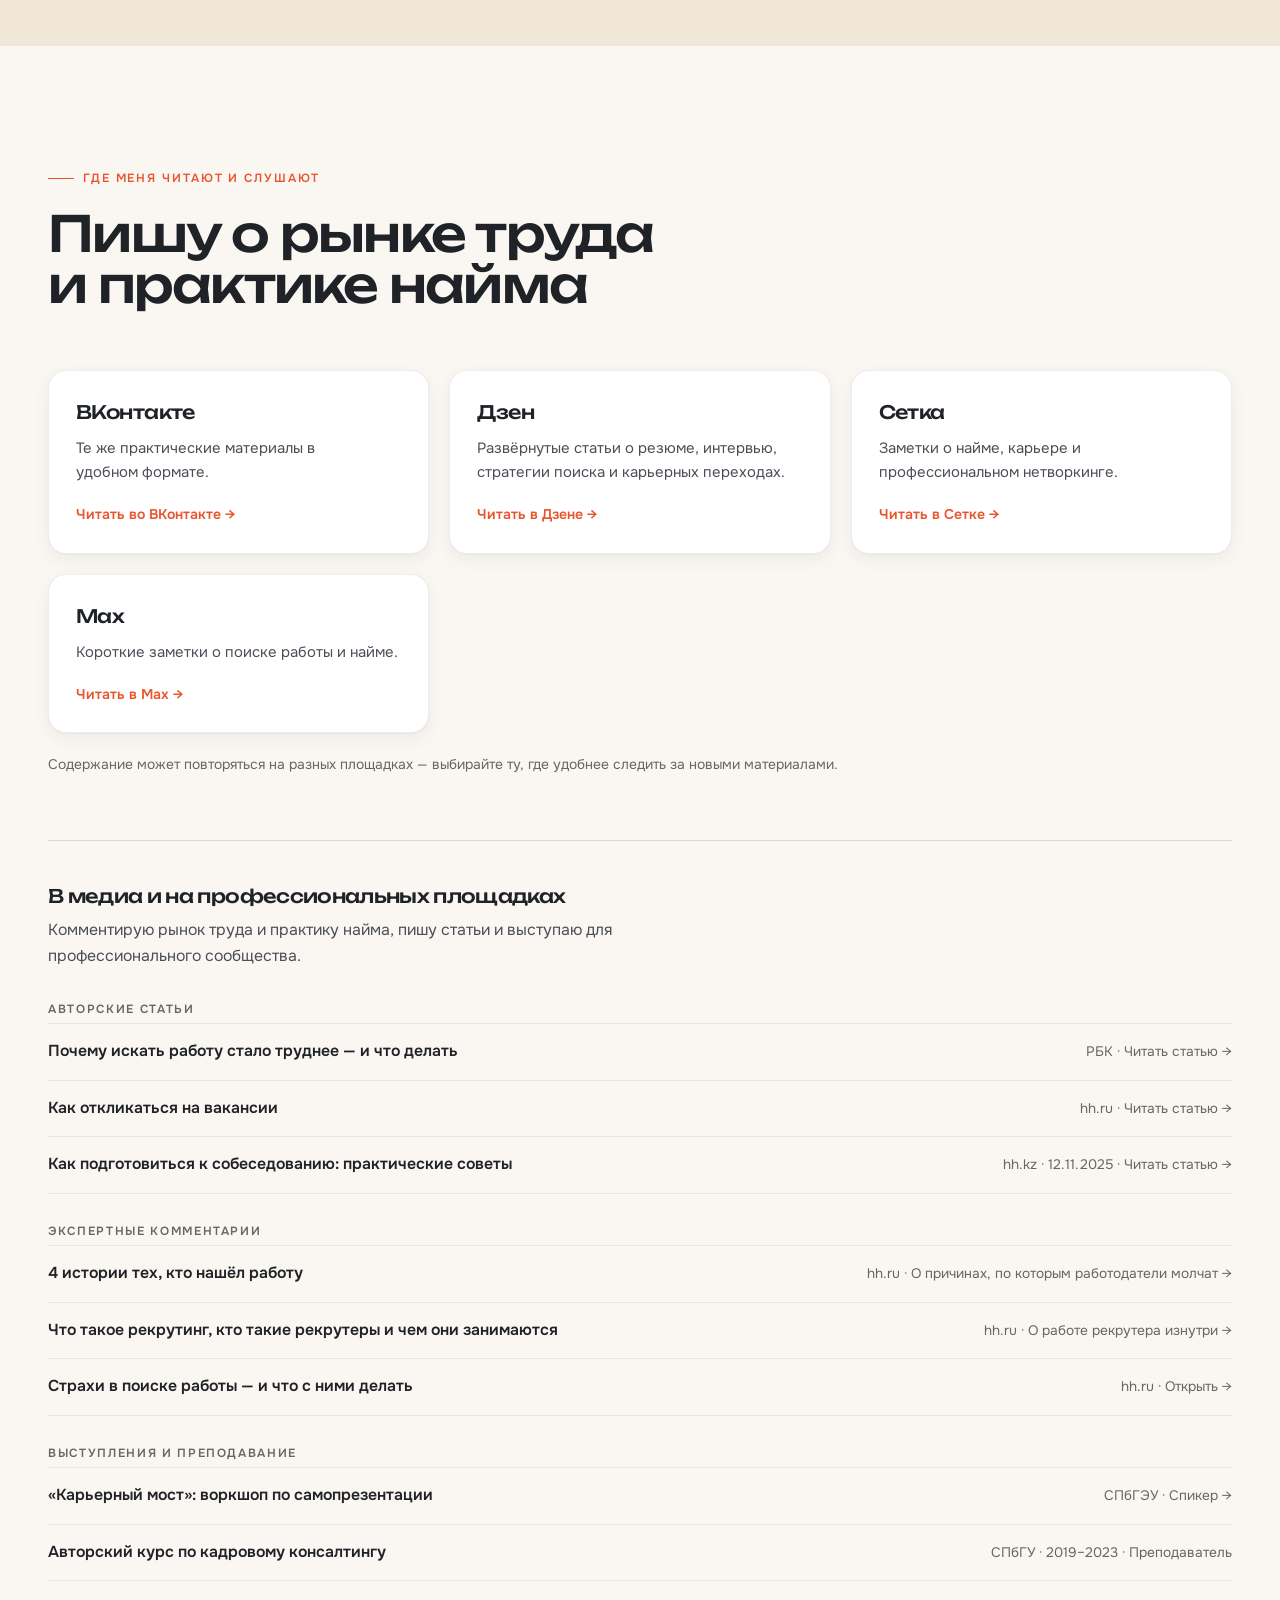
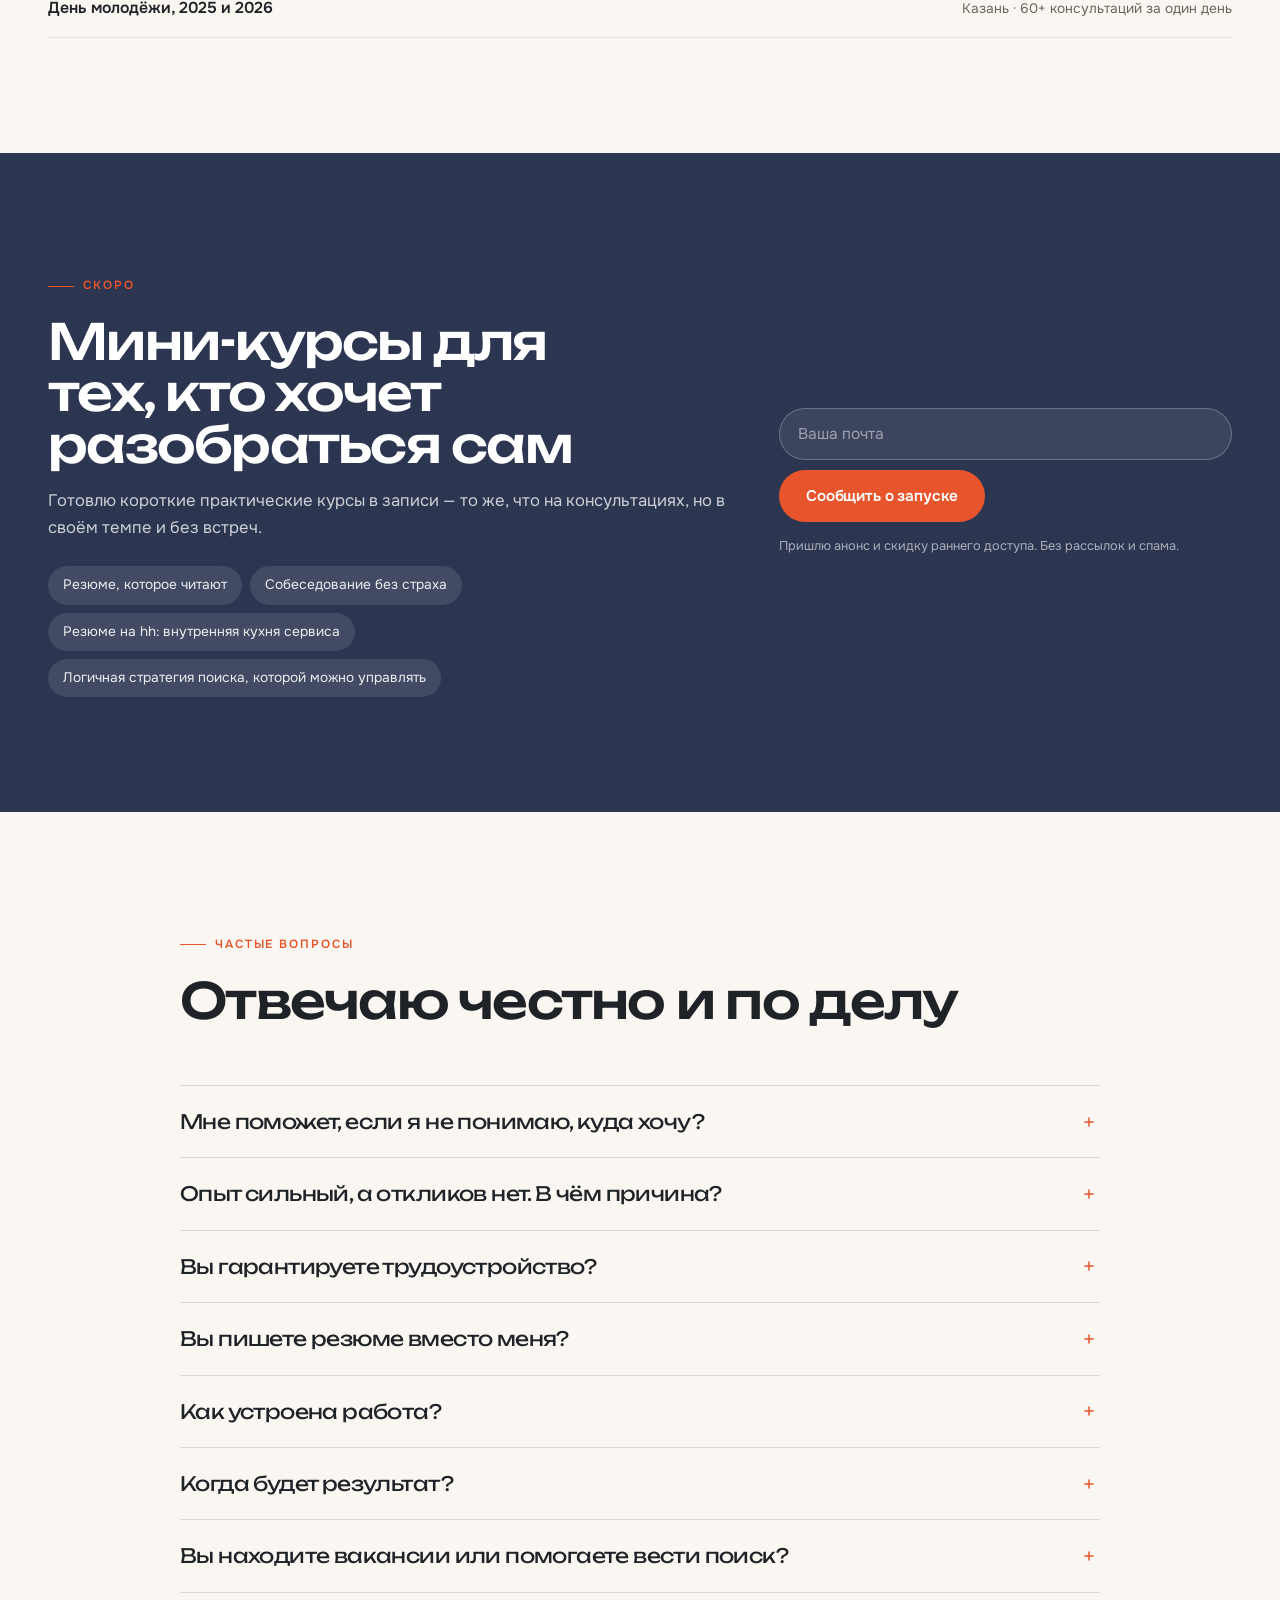
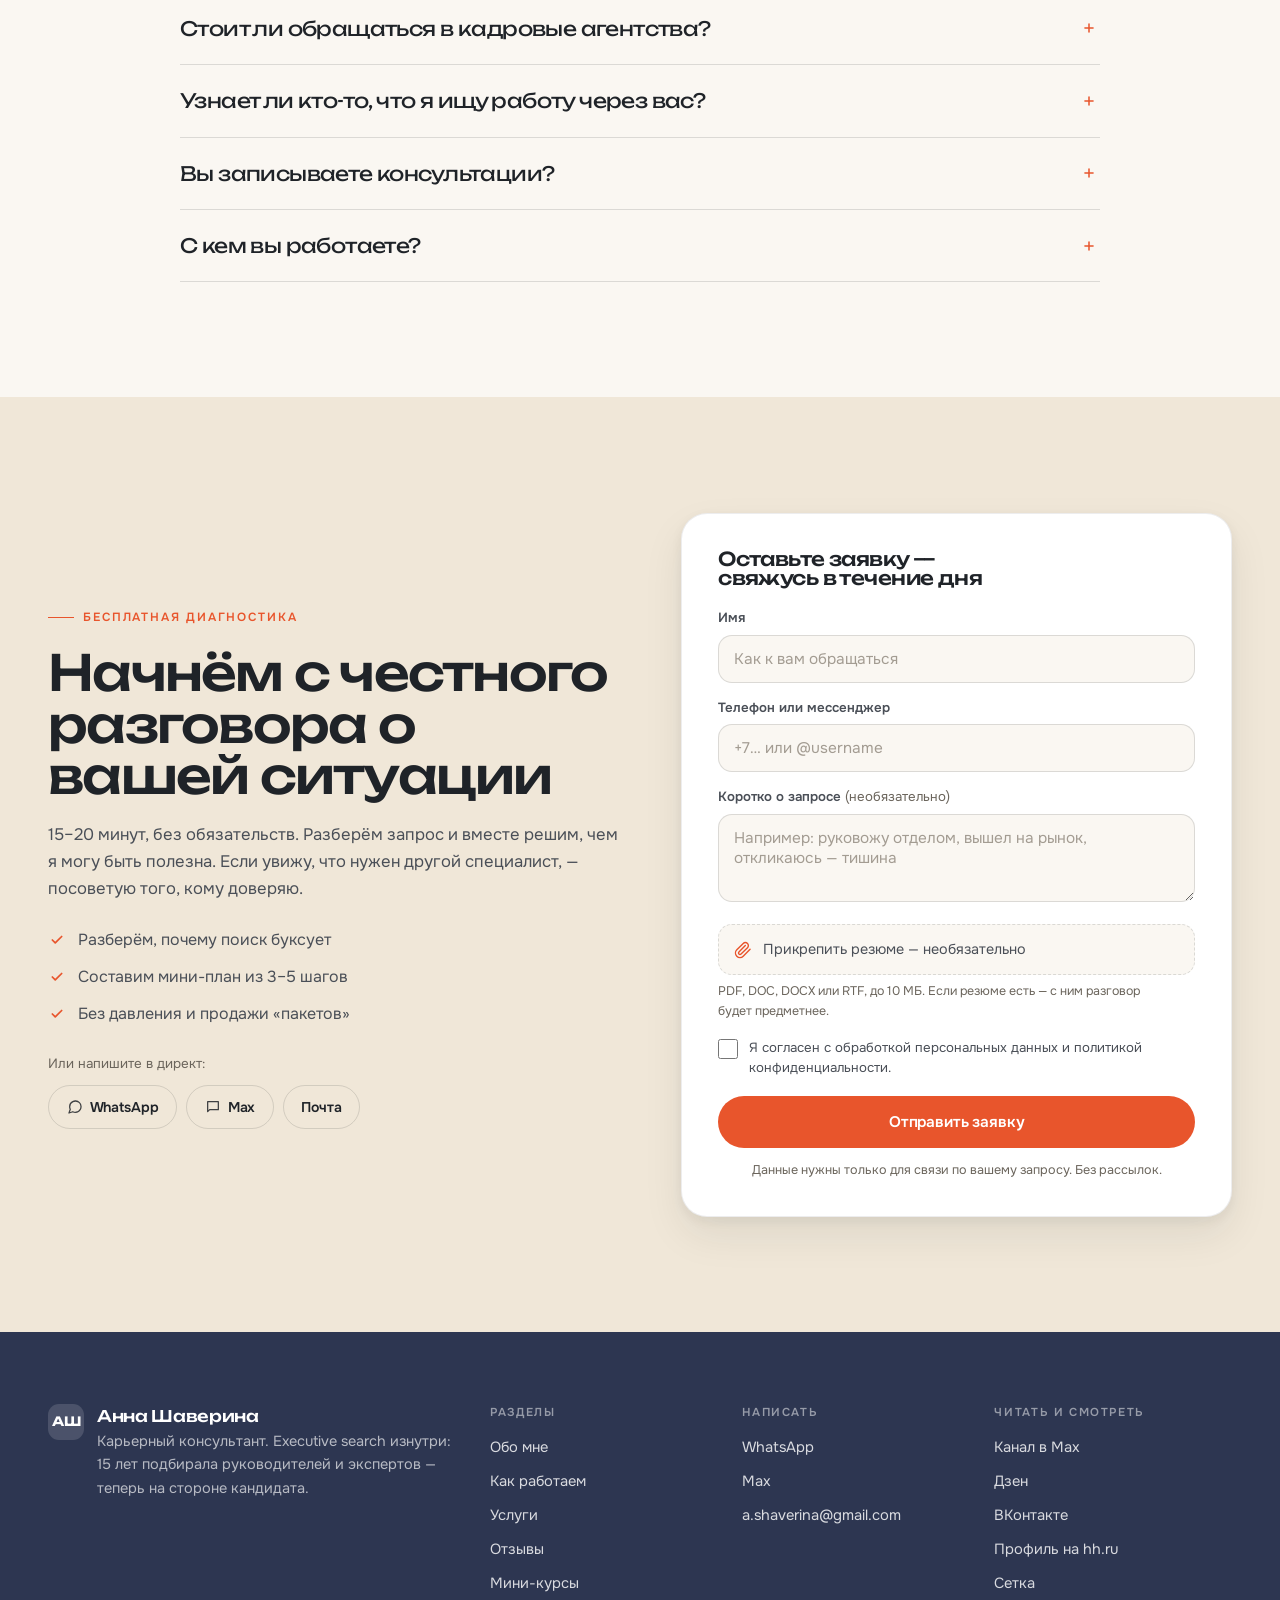
==== commit 5ca4d1fc: "Правки по документу: новый прайс, конфиденциальность, публикации Первый экран: метка «Карьерный конс" ====
--- a/index.html
+++ b/index.html
@@ -3,8 +3,8 @@
 <head>
 <meta charset="utf-8">
 <meta name="viewport" content="width=device-width, initial-scale=1, viewport-fit=cover">
-<title>Анна Шаверина — карьерный консультант, бывший хедхантер</title>
-<meta name="description" content="Пятнадцать лет в подборе руководителей: АНКОР, Сбер, Яндекс, Hays. Каждое третье интервью — вместе с бизнесом, поэтому знаю не только как рекрутер читает резюме, но и как нанимающий руководитель принимает решение. 500 трудоустроенных. Бесплатная экспресс-диагностика — 15 минут.">
+<title>Анна Шаверина — карьерный консультант. Executive search изнутри</title>
+<meta name="description" content="15 лет подбирала руководителей и экспертов: АНКОР, Сбер, Яндекс, Hays. 3500+ интервью, каждое третье — вместе с бизнесом. Помогаю руководителям и узкопрофильным экспертам выйти на новую роль. Бесплатная диагностика — 10–15 минут.">
 <meta name="author" content="Анна Шаверина">
 <meta name="theme-color" content="#FAF7F2">
 <link rel="canonical" href="https://anelime.github.io/Anna-HR/">
@@ -12,8 +12,8 @@
 <meta property="og:type" content="website">
 <meta property="og:locale" content="ru_RU">
 <meta property="og:site_name" content="Анна Шаверина · карьерный консультант">
-<meta property="og:title" content="Анна Шаверина — карьерный консультант, бывший хедхантер">
-<meta property="og:description" content="Пятнадцать лет я выбирала кандидатов для крупнейших компаний страны — каждое третье интервью вместе с бизнесом. Теперь работаю на вашей стороне: помогаю выйти на нужную роль точечно.">
+<meta property="og:title" content="Анна Шаверина — карьерный консультант. Executive search изнутри">
+<meta property="og:description" content="Опыт executive search в АНКОР, Сбере и Яндексе: 3500+ интервью, позиции от менеджера до председателя правления банка. Знаю рынок изнутри, а не по вакансиям hh.">
 <meta property="og:url" content="https://anelime.github.io/Anna-HR/">
 <meta property="og:image" content="https://anelime.github.io/Anna-HR/assets/img/og-image.jpg?v=2">
 <meta property="og:image:width" content="1200">
@@ -21,8 +21,8 @@
 <meta property="og:image:type" content="image/jpeg">
 <meta property="og:image:alt" content="Анна Шаверина — карьерный консультант. 15 лет в подборе руководителей, 500+ трудоустроено, 3500+ интервью.">
 <meta name="twitter:card" content="summary_large_image">
-<meta name="twitter:title" content="Анна Шаверина — карьерный консультант, бывший хедхантер">
-<meta name="twitter:description" content="Пятнадцать лет я выбирала кандидатов. Теперь работаю на вашей стороне.">
+<meta name="twitter:title" content="Анна Шаверина — карьерный консультант. Executive search изнутри">
+<meta name="twitter:description" content="Опыт executive search в АНКОР, Сбере и Яндексе: 3500+ интервью, позиции от менеджера до председателя правления банка. Знаю рынок изнутри, а не по вакансиям hh.">
 <meta name="twitter:image" content="https://anelime.github.io/Anna-HR/assets/img/og-image.jpg?v=2">
 
 <link rel="icon" href="assets/img/favicon.svg?v=2" type="image/svg+xml">
@@ -50,7 +50,6 @@
       "image": "https://anelime.github.io/Anna-HR/assets/img/anna-hero.jpg",
       "url": "https://anelime.github.io/Anna-HR/",
       "email": "a.shaverina@gmail.com",
-      "telephone": "+7-993-072-65-15",
       "alumniOf": { "@type": "CollegeOrUniversity", "name": "Санкт-Петербургский государственный университет (СПбГУ)" },
       "knowsAbout": ["Карьерное консультирование","Executive search","Подбор персонала","Составление резюме","Подготовка к собеседованию","Стратегия поиска работы","Переговоры об оффере","Рынок труда"],
       "sameAs": ["https://hh.ru/mentors/6411","https://dzen.ru/shaverina_consultant","https://m.vk.com/shaverina_consultant","https://setka.ru/users/a08baf91-d9fd-4711-a15f-7b4570cbdf1e"]
@@ -62,11 +61,9 @@
       "areaServed": "RU",
       "offers": [
         { "@type": "Offer", "name": "Экспресс-диагностика", "price": "0", "priceCurrency": "RUB" },
-        { "@type": "Offer", "name": "Консультация, 90 минут", "price": "8800", "priceCurrency": "RUB" },
-        { "@type": "Offer", "name": "Две консультации", "price": "15500", "priceCurrency": "RUB" },
-        { "@type": "Offer", "name": "Три консультации", "price": "23500", "priceCurrency": "RUB" },
-        { "@type": "Offer", "name": "Сопровождение поиска, 4 встречи", "price": "31000", "priceCurrency": "RUB" },
-        { "@type": "Offer", "name": "Сопровождение поиска, 8 встреч", "price": "55000", "priceCurrency": "RUB" }
+        { "@type": "Offer", "name": "Точечная консультация, 90 минут", "price": "10000", "priceCurrency": "RUB" },
+        { "@type": "Offer", "name": "Карьерная стратегия и подготовка к рынку, 4 встречи", "price": "35000", "priceCurrency": "RUB" },
+        { "@type": "Offer", "name": "Сопровождение поиска, до 8 встреч", "price": "65000", "priceCurrency": "RUB" }
       ]
     },
     {
@@ -93,7 +90,7 @@
   <div class="wrap header-inner">
     <a class="brand" href="#hero" aria-label="Анна Шаверина — на главную">
       <span class="brand-mark" aria-hidden="true">АШ</span>
-      <span class="brand-text"><b>Анна&nbsp;Шаверина</b><i>карьерный консультант</i></span>
+      <span class="brand-text"><b>Анна&nbsp;Шаверина</b><i>executive search изнутри</i></span>
     </a>
     <nav class="nav" aria-label="Основная навигация">
       <a href="#about">Обо мне</a>
@@ -130,22 +127,26 @@
 <section class="hero" id="hero">
   <div class="wrap">
     <div class="hero-top">
-      <h1 class="hero-in">
-        <span class="line">Пятнадцать лет</span>
-        <span class="line">я выбирала кандидатов.</span>
-        <span class="line"><span class="accent">Теперь работаю</span></span>
-        <span class="line"><span class="accent">на вашей стороне</span></span>
-      </h1>
+      <div class="hero-in">
+        <p class="eyebrow">Карьерный консультант для руководителей и узкопрофильных экспертов</p>
+        <h1>
+          <span class="line">15 лет подбирала руководителей</span>
+          <span class="line">и экспертов для десятков</span>
+          <span class="line">работодателей.</span>
+          <span class="line"><span class="accent">Теперь помогаю им</span></span>
+          <span class="line"><span class="accent">выйти на новую роль</span></span>
+        </h1>
+      </div>
       <div class="hero-right hero-in" style="--hd:1">
-        <p class="lead">Executive search в АНКОР, Сбере и Яндексе: больше трёх тысяч интервью, позиции от менеджера до председателя правления банка. Каждое третье собеседование я проводила вместе с бизнесом — и знаю не только как рекрутер читает резюме, но и как нанимающий руководитель принимает финальное решение.</p>
+        <p class="lead">Опыт executive search в АНКОР, Сбере и Яндексе — 3500+ интервью, позиции от менеджера по продажам до председателя правления банка. Знаю рынок изнутри, а не по вакансиям hh. Каждое третье собеседование я проводила вместе с бизнесом — глубоко понимаю обе стороны найма.</p>
         <div class="hero-cta">
           <a class="btn btn-arrow" href="#cta">
             Бесплатная диагностика
             <svg width="15" height="15" viewBox="0 0 24 24" fill="none" stroke="currentColor" stroke-width="2.4" stroke-linecap="round" stroke-linejoin="round"><path d="M5 12h14"/><path d="m12 5 7 7-7 7"/></svg>
           </a>
-          <a class="btn btn-ghost" href="#services">Услуги и цены</a>
-        </div>
-        <p class="hero-note">15–20 минут, без обязательств. Разберём запрос и составим мини-план из 3–5 шагов.</p>
+          <a class="btn btn-ghost" href="#services">Посмотреть услуги и цены</a>
+        </div>
+        <p class="hero-note">10–15 минут, без обязательств. Разберём запрос и составим мини-план из 3–5 шагов.</p>
       </div>
     </div>
 
@@ -158,10 +159,10 @@
     </figure>
 
     <div class="stats-row hero-in" style="--hd:3">
-      <div class="stat"><b class="num" data-count="15">15</b><span>лет в подборе и хедхантинге руководителей</span></div>
-      <div class="stat"><b class="num" data-count="500" data-suffix="+">500+</b><span>кандидатов вышли на новую работу</span></div>
-      <div class="stat"><b class="num" data-count="3500" data-suffix="+">3500+</b><span>проведённых интервью</span></div>
-      <div class="stat"><b class="num" data-count="2500" data-suffix="+">2500+</b><span>резюме собрано и переработано</span></div>
+      <div class="stat"><b class="num" data-count="15">15</b><span>лет в подборе</span></div>
+      <div class="stat"><b class="num" data-count="500" data-suffix="+">500+</b><span>вышли на новую работу</span></div>
+      <div class="stat"><b class="num" data-count="3500" data-suffix="+">3500+</b><span>интервью</span></div>
+      <div class="stat"><b class="num" data-count="2500" data-suffix="+">2500+</b><span>резюме</span></div>
     </div>
   </div>
 </section>
@@ -175,12 +176,14 @@
     </div>
     <div class="reveal" data-delay="1">
       <ul class="pain-list">
-        <li data-n="01">Отправляю отклики каждый день, а в ответ — тишина</li>
-        <li data-n="02">Раньше хедхантеры звонили сами, а теперь ищу впервые за годы</li>
+        <li data-n="01">Отклики уходят, а ответов нет</li>
+        <li data-n="02">Раньше предложения приходили сами, а сейчас ищу впервые — не знаю, с чего начать</li>
         <li data-n="03">Дохожу до финала и получаю отказ без объяснений</li>
-        <li data-n="04">Открываю статистику просмотров чаще, чем почту</li>
+        <li data-n="04">Не могу вести открытый поиск: рынок не должен узнать раньше времени</li>
         <li data-n="05">Опыт большой, но в одну понятную роль не складывается</li>
-        <li data-n="06">hh исчерпан, а где искать ещё — не знаю</li>
+        <li data-n="06">Не понимаю, сколько сейчас стоит мой опыт на рынке</li>
+        <li data-n="07">hh исчерпан, а где искать ещё — не знаю</li>
+        <li data-n="08">Ушёл из компании, год не работаю — и не знаю, как говорить об этом на рынке</li>
       </ul>
       <div class="pain-concl">
         <p>Почти всегда дело не в опыте. Дело в трёх вещах: <strong>размытая цель</strong>, <strong>резюме, которое не отвечает на вопрос «почему именно вы»</strong>, и <strong>один канал поиска вместо пяти</strong>. Всё три разбираются — обычно за одну-две встречи.</p>
@@ -206,11 +209,11 @@
     <div class="about-copy reveal" data-delay="1">
       <p class="eyebrow">Об Анне</p>
       <h2 class="h-lg">Я видела найм с обеих сторон стола</h2>
-      <p style="margin-top:24px;">С 2012 года я работала в подборе: АНКОР, Сбер, Яндекс, Hays. Вела executive search — искала руководителей для банков, промышленности, телекома и торговых компаний. Провела больше трёх тысяч интервью: от менеджера по продажам до председателя правления банка.</p>
+      <p style="margin-top:24px;">С 2012 года я работала в подборе: АНКОР, Сбер, Яндекс, Hays. Вела executive search — искала руководителей для банков, телекома, ритейла, ИТ и e-com. Работала не с одним работодателем, а с рынком комплексно: общалась с сотнями нанимающих руководителей в разных компаниях и отраслях. Поэтому вижу не логику найма одной компании, а <strong>закономерности рынка</strong> — что является классическим кейсом найма, а что зависит от конкретной компании и её корпоративной культуры.</p>
       <p>Курсов карьерного консультирования я не проходила. Я была тем человеком, который решает: позвать кандидата или закрыть резюме на втором абзаце. И знаю, что происходит в эту минуту <strong>по ту сторону стола</strong>.</p>
-      <p>Но рекрутер — это только первый фильтр. <strong>Примерно треть моих собеседований я проводила вместе с бизнесом</strong>: с нанимающими руководителями, топами и собственниками компаний. Я консультировала их по найму — со мной советовались, кого брать и почему. Поэтому я знаю не только как рекрутер сканирует резюме, но и что звучит на встрече, где принимают финальное решение: какие сомнения проговаривают вслух, а какие остаются в голове у руководителя и решают исход.</p>
+      <p>Но рекрутер — это только первый фильтр. <strong>Примерно треть моих собеседований я проводила вместе с бизнесом</strong>: с нанимающими руководителями, топами и собственниками компаний. Я консультировала их по найму — со мной советовались, кого брать и почему. А кому и в каких формулировках лучше отказать.</p>
       <blockquote class="about-quote">Резюме не должно перечислять, где вы работали. Оно должно объяснять, почему позвать стоит именно вас.</blockquote>
-      <p>С 2018 года я на стороне кандидата: провожу больше двухсот консультаций в год. Вела авторский курс по кадровому консалтингу в&nbsp;СПбГУ и обучала рекрутеров. Если вижу, что не смогу быть полезной, — <strong>говорю сразу</strong> и советую коллегу, которому доверяю.</p>
+      <p>С 2018 года я работаю на стороне кандидата: провожу 200+ консультаций в год. Вела авторский курс по кадровому консалтингу в&nbsp;СПбГУ и обучала рекрутеров. Если вижу, что не смогу быть полезна, — <strong>говорю сразу</strong> и советую коллегу, которому доверяю.</p>
       <ol class="timeline">
         <li><span class="tl-years">2012–2019</span><span class="tl-place"><b>АНКОР</b>практика Banking, IT, Telecom</span></li>
         <li><span class="tl-years">2019–2020</span><span class="tl-place"><b>Сбер</b>практика IT, Data Science</span></li>
@@ -244,7 +247,7 @@
         </li>
         <li>
           <b>Топ-позиции</b>
-          <span>Те роли, которые обычно закрывают через executive search</span>
+          <span>Роли, которые обычно закрывают через executive search</span>
         </li>
         <li>
           <b>Маркетинг, продукт, аналитика</b>
@@ -254,7 +257,7 @@
       <ul class="exp-list reveal" data-delay="1">
         <li>
           <b>Продажи</b>
-          <span>Все уровни и направления, включая B2B и работу с ключевыми клиентами</span>
+          <span>Все уровни и направления, включая B2B</span>
         </li>
         <li>
           <b>Логистика и закупки</b>
@@ -262,13 +265,28 @@
         </li>
         <li>
           <b>Административные позиции</b>
-          <span>Административные директора, руководители поддерживающих функций</span>
+          <span>Директора поддерживающих функций</span>
         </li>
         <li class="exp-levels">
           <b>Уровни</b>
           <span>Средний и топ-менеджмент, узкопрофильные специалисты</span>
         </li>
       </ul>
+    </div>
+    <p class="exp-note reveal">Особенно моя экспертиза эффективна для <strong>руководителей всех уровней, включая топ,</strong> и <strong>узкопрофильных экспертов</strong> с точечной специализацией — здесь опыт executive search и владение технологиями прямого поиска дают максимальный результат.</p>
+  </div>
+</section>
+
+<!-- ================= CONFIDENTIALITY ================= -->
+<section class="section confid" id="confid">
+  <div class="wrap confid-inner reveal">
+    <div class="confid-icon" aria-hidden="true">
+      <svg width="26" height="26" viewBox="0 0 24 24" fill="none" stroke="currentColor" stroke-width="1.7" stroke-linecap="round" stroke-linejoin="round"><rect x="3" y="11" width="18" height="11" rx="2"/><path d="M7 11V7a5 5 0 0 1 10 0v4"/></svg>
+    </div>
+    <div>
+      <p class="eyebrow">Конфиденциальность</p>
+      <h2 class="h-md">Конфиденциальность — это не формальность, а часть работы</h2>
+      <p>В рекрутменте я работала с самым чувствительным ресурсом — информацией о людях и компаниях, и умею с ним корректно обращаться. Если вы обратитесь ко мне, никто — включая коллег, друзей или даже других моих клиентов, которые сами придут за консультацией, — не узнает, что мы работаем вместе, если вы сами не расскажете об этом. Я храню тысячи корпоративных секретов и отношусь к вашей ситуации так же бережно.</p>
     </div>
   </div>
 </section>
@@ -279,7 +297,8 @@
     <header class="section-head reveal">
       <p class="eyebrow">Как работаем</p>
       <h2 class="h-lg">Поиск работы — управляемый проект, а не лотерея</h2>
-      <p class="lead">Проходим вместе в формате видеоконсультаций — с записью встречи, письменными рекомендациями, домашними заданиями и обратной связью по ним. Что именно разбираем и в каком объёме, зависит от выбранного формата и вашего запроса.</p>
+      <p class="lead">Проходим вместе в формате видеоконсультаций — с записью встречи, письменными рекомендациями, домашними заданиями и обратной связью по ним. <strong>Я не ищу работу вместо вас и не рассылаю резюме от вашего имени.</strong> Моя задача — помочь вам управлять поиском как проектом: видеть рынок реалистично, выбирать приоритеты, не тратить ресурс на бесполезные действия и уверенно представлять свой опыт там, где он действительно востребован.</p>
+      <p class="lead" style="margin-top:14px;">Мы работаем в партнёрстве: я даю структуру, профессиональные инструменты и обратную связь; вы принимаете решения и действуете. Между встречами будут домашние задания — они переводят договорённости в конкретные шаги, а не оставляют их в записи консультации. Что именно разбираем и в каком объёме, зависит от выбранного формата и вашего запроса.</p>
     </header>
     <ol class="steps">
       <li class="step reveal">
@@ -300,7 +319,7 @@
       <li class="step reveal">
         <span class="step-n">04</span>
         <h3>Поиск и отклики</h3>
-        <p>Каналы помимо hh, выход на нанимающих руководителей, список профильных консультантов агентств. Регулярно разбираем отклики и корректируем поиск: что сработало, что нет и почему.</p>
+        <p>Каналы помимо hh, выход на нанимающих руководителей, список профильных консультантов агентств. Разбираем, кому имеет смысл идти в кадровые агентства, а кому — нет: я знаю обе стороны процесса, и как работает внутренний HR, и как устроены внешние агентства. Помогу не тратить время на рассылки туда, где это ничего не даст. Регулярно разбираем отклики и корректируем поиск: что сработало, что нет и почему.</p>
       </li>
       <li class="step reveal">
         <span class="step-n">05</span>
@@ -316,83 +335,174 @@
   <div class="wrap">
     <header class="section-head reveal">
       <p class="eyebrow">Услуги и цены</p>
-      <h2 class="h-lg">От разового разбора до сопровождения до оффера</h2>
+      <h2 class="h-lg">От разового разбора до сопровождения поиска</h2>
       <p class="lead">Не знаете, какой формат нужен? Начните с бесплатной диагностики — по вашему запросу подскажу, что будет полезнее. Всё онлайн.</p>
     </header>
+
     <div class="svc-list">
+
       <article class="svc svc-free reveal">
-        <div class="svc-name">
-          <h3>Экспресс-диагностика</h3>
-          <span class="svc-tag">15–20 минут</span>
-        </div>
-        <p class="svc-desc">Знакомимся, разбираем ваш запрос и цель, находим главные барьеры. Вы уходите с мини-планом из 3–5 шагов и пониманием, подходим ли мы друг другу.</p>
-        <div class="svc-right">
-          <div class="svc-price">Бесплатно</div>
-          <a class="btn btn-sm" href="#cta">Записаться</a>
-        </div>
+        <div class="svc-head">
+          <div class="svc-name">
+            <h3>Экспресс-диагностика</h3>
+            <span class="svc-tag">10–15 минут</span>
+          </div>
+          <p class="svc-short">Короткий звонок, чтобы познакомиться, понять ваш запрос и оценить, будет ли моя экспертиза полезна в вашей ситуации.</p>
+          <div class="svc-right">
+            <div class="svc-price">Бесплатно</div>
+            <a class="btn btn-sm" href="#cta">Записаться на диагностику</a>
+          </div>
+        </div>
+        <details class="svc-more">
+          <summary>Подробнее о формате</summary>
+          <div class="svc-body">
+            <p><b>Разберём:</b></p>
+            <ul>
+              <li>что сейчас происходит в поиске или карьере;</li>
+              <li>какие задачи стоит решать в первую очередь;</li>
+              <li>где основные барьеры: цель, позиционирование, резюме, каналы поиска, интервью или переговоры;</li>
+              <li>какой формат работы будет достаточным именно вам.</li>
+            </ul>
+            <p>После встречи у вас останется мини-план из 3–5 шагов. Если увижу, что вам нужен другой специалист или другой формат поддержки, скажу об этом прямо.</p>
+          </div>
+        </details>
       </article>
 
       <article class="svc reveal">
-        <div class="svc-name">
-          <h3>Консультация по вашему запросу</h3>
-          <span class="svc-tag">90 минут</span>
-        </div>
-        <p class="svc-desc">Одна встреча под конкретную задачу: стратегия поиска, разбор резюме, подготовка к интервью или переговоры об оффере. Остаются запись, письменные рекомендации и домашнее задание.</p>
-        <div class="svc-right">
-          <div class="svc-price">8 800 ₽</div>
-          <a class="btn btn-ghost btn-sm" href="#cta">Выбрать</a>
-        </div>
+        <div class="svc-head">
+          <div class="svc-name">
+            <h3>Точечная консультация</h3>
+            <span class="svc-tag">90 минут</span>
+          </div>
+          <p class="svc-short">Для одной конкретной задачи, которую важно решить быстро и предметно: стратегия, резюме, интервью и другое.</p>
+          <div class="svc-right">
+            <div class="svc-price">10 000 ₽</div>
+            <a class="btn btn-ghost btn-sm" href="#cta">Выбрать консультацию</a>
+          </div>
+        </div>
+        <details class="svc-more">
+          <summary>Подробнее о формате</summary>
+          <div class="svc-body">
+            <p><b>Подходит, если нужно:</b></p>
+            <ul>
+              <li>понять, куда двигаться дальше и как сформулировать целевую роль;</li>
+              <li>разобрать резюме и понять, почему оно не вызывает нужной реакции;</li>
+              <li>подготовиться к конкретному интервью — в том числе с нанимающим руководителем, собственником или HR-директором;</li>
+              <li>оценить оффер, сравнить условия или подготовиться к переговорам о деньгах, роли, зоне ответственности и условиях выхода;</li>
+              <li>решить, имеет ли смысл выходить на кадровые агентства и как сделать это эффективно;</li>
+              <li>разобрать карьерную паузу, сокращение, увольнение или смену отрасли.</li>
+            </ul>
+            <p>После встречи вы получите запись — если выберете этот формат, — письменные рекомендации и конкретные следующие шаги.</p>
+          </div>
+        </details>
+      </article>
+
+      <article class="svc svc-featured reveal">
+        <div class="svc-head">
+          <div class="svc-name">
+            <h3>Карьерная стратегия и подготовка к рынку<span class="svc-flag">Выбирают чаще</span></h3>
+            <span class="svc-tag">4 встречи по 90 минут · до 2 месяцев</span>
+          </div>
+          <p class="svc-short">Для тех, кому нужно не только привести в порядок резюме, но и собрать ясную стратегию выхода на рынок: определить цель, упаковать опыт и подготовиться к первым интервью.</p>
+          <div class="svc-right">
+            <div class="svc-price">35 000 ₽</div>
+            <a class="btn btn-sm" href="#cta">Выбрать пакет</a>
+          </div>
+        </div>
+        <details class="svc-more">
+          <summary>Что входит и кому подходит</summary>
+          <div class="svc-body">
+            <p><b>Подходит, если вы:</b></p>
+            <ul>
+              <li>не искали работу несколько лет и хотите вернуться на рынок подготовленно;</li>
+              <li>понимаете, что текущая роль больше не подходит, но ещё не определили следующий шаг;</li>
+              <li>получаете мало откликов или приглашений, хотя опыт сильный;</li>
+              <li>хотите сменить функцию, отрасль или масштаб роли без потери профессионального статуса;</li>
+              <li>нуждаетесь в сильных инструментах поиска, но готовы вести процесс между встречами сами.</li>
+            </ul>
+            <p><b>Что сделаем:</b></p>
+            <ul>
+              <li>разберём опыт, достижения, мотивацию и сильные стороны;</li>
+              <li>определим реалистичный портрет целевой роли: уровень, функции, отрасли, тип компаний и критерии выбора;</li>
+              <li>соберём карту поиска: компании, направления, ключевые слова, каналы и последовательность действий;</li>
+              <li>подготовим резюме под одну-две целевые роли, а если логика поиска требует — несколько версий;</li>
+              <li>сформируем шаблон сопроводительного или мотивационного письма;</li>
+              <li>дам рекомендации по оформлению и использованию LinkedIn;</li>
+              <li>подготовим самопрезентацию и разберём вероятные вопросы на интервью;</li>
+              <li>определим, стоит ли выходить на внешние агентства, на какие именно и как — без бесполезной массовой рассылки.</li>
+            </ul>
+            <p>Между встречами вы выполняете домашние задания, я даю обратную связь и корректирую следующий шаг.</p>
+            <p><b>Что останется у вас:</b> карта поиска, понятная стратегия действий, резюме под выбранные направления, шаблон письма, рекомендации по LinkedIn и готовая самопрезентация.</p>
+          </div>
+        </details>
       </article>
 
       <article class="svc reveal">
-        <div class="svc-name">
-          <h3>Резюме и подготовка к интервью</h3>
-          <span class="svc-tag">2 встречи · 3 часа</span>
-        </div>
-        <p class="svc-desc">Первая встреча — резюме, вторая — самопрезентация и репетиция собеседования. Домашние задания с обратной связью и онлайн-поддержка в течение месяца.</p>
-        <div class="svc-right">
-          <div class="svc-price">15 500 ₽</div>
-          <a class="btn btn-ghost btn-sm" href="#cta">Выбрать</a>
-        </div>
+        <div class="svc-head">
+          <div class="svc-name">
+            <h3>Сопровождение поиска</h3>
+            <span class="svc-tag">до 8 встреч · до 4 месяцев</span>
+          </div>
+          <p class="svc-short">Для тех, кто хочет пройти поиск новой роли системно, с регулярной опорой на эксперта — от выхода на рынок до финальных интервью и переговоров.</p>
+          <div class="svc-right">
+            <div class="svc-price">65 000 ₽</div>
+            <a class="btn btn-ghost btn-sm" href="#cta">Обсудить сопровождение</a>
+          </div>
+        </div>
+        <details class="svc-more">
+          <summary>Что входит и кому подходит</summary>
+          <div class="svc-body">
+            <p><b>Обычно подходит руководителям и экспертам, которые:</b></p>
+            <ul>
+              <li>ищут новую роль конфиденциально, параллельно с текущей работой;</li>
+              <li>выходят на рынок после сокращения, паузы или непростого завершения работы;</li>
+              <li>рассматривают несколько функций, отраслей или типов компаний;</li>
+              <li>ориентируются на руководящую, редкую или высококонкурентную роль;</li>
+              <li>хотят не просто подготовить материалы, а регулярно сверять стратегию с реакцией рынка.</li>
+            </ul>
+            <p><b>Что входит:</b> всё из пакета «Карьерная стратегия и подготовка к рынку», а также:</p>
+            <ul>
+              <li>обновляемая карта поиска: приоритетные компании, направления, каналы и следующие действия;</li>
+              <li>несколько версий резюме под разные целевые роли или треки поиска;</li>
+              <li>помощь в подготовке материалов: резюме, сопроводительные и мотивационные письма, самопрезентация;</li>
+              <li>рекомендации по LinkedIn: структура профиля, акценты, видимость для рынка и профессиональные контакты;</li>
+              <li>стратегия выхода на рынок: прямой контакт с работодателями, внутренние HR, профильные консультанты агентств, профессиональное окружение;</li>
+              <li>помощь в определении, какие контакты и агентства действительно релевантны цели, а какие действия не принесут результата;</li>
+              <li>разбор откликов, приглашений, отказов и обратной связи: корректируем стратегию не «по ощущениям», а по тому, как отвечает рынок;</li>
+              <li>подготовка к каждому ключевому интервью: самопрезентация, сложные вопросы, презентации, встречи с руководителями, собственниками и директорами разных уровней;</li>
+              <li>поддержка в переговорах по офферу: деньги, роль, полномочия, KPI, команда, формат работы, дата выхода;</li>
+              <li>помощь в ситуации нескольких предложений: как сравнить офферы, расставить приоритеты и вести переговоры корректно;</li>
+              <li>домашние задания и обратная связь между встречами.</li>
+            </ul>
+            <p>Это не аутсорсинг поиска. Вы остаётесь автором своей карьеры и ведёте коммуникацию с рынком; я помогаю видеть варианты, готовиться к важным шагам, держать темп и принимать сильные решения.</p>
+          </div>
+        </details>
       </article>
 
       <article class="svc reveal">
-        <div class="svc-name">
-          <h3>Стратегия, резюме и интервью</h3>
-          <span class="svc-tag">3 встречи · 4,5 часа</span>
-        </div>
-        <p class="svc-desc">Полный цикл подготовки к выходу на рынок: карта поиска, резюме под выбранные роли, репетиция собеседований. Домашние задания и поддержка месяц.</p>
-        <div class="svc-right">
-          <div class="svc-price">23 500 ₽</div>
-          <a class="btn btn-ghost btn-sm" href="#cta">Выбрать</a>
-        </div>
-      </article>
-
-      <article class="svc svc-featured reveal">
-        <div class="svc-name">
-          <h3>Сопровождение поиска<span class="svc-flag">Выбирают чаще</span></h3>
-          <span class="svc-tag">4 или 8 встреч по 1,5 часа</span>
-        </div>
-        <p class="svc-desc">Ведём поиск вместе от первой карты до финальных интервью: резюме под несколько ролей, выход на нанимающих руководителей, аудит откликов, подготовка к каждой встрече. Я на связи в мессенджерах 7 дней в неделю, резюме собираю сама.</p>
-        <div class="svc-right">
-          <div class="svc-price">31 000 ₽<small>8 встреч — 55 000 ₽</small></div>
-          <a class="btn btn-sm" href="#cta">Выбрать</a>
-        </div>
-      </article>
-
-      <article class="svc reveal">
-        <div class="svc-name">
-          <h3>Сопровождение до оффера</h3>
-          <span class="svc-tag">до результата</span>
-        </div>
-        <p class="svc-desc">Продолжение работы без ограничения по числу встреч: ведём карту рынка, созвоны по мере необходимости, переговоры с работодателем. Включён месяц поддержки на испытательном сроке.</p>
-        <div class="svc-right">
-          <div class="svc-price">50% оклада<small>предоплата 46 000 ₽ на старте</small></div>
-          <a class="btn btn-ghost btn-sm" href="#cta">Обсудить</a>
-        </div>
-      </article>
-    </div>
-    <p class="svc-note reveal">Работаю с руководителями и узкопрофильными экспертами в финансах и банкинге, промышленности и торговле, FMCG, маркетинге, продажах и административных функциях. Оплата — после диагностики, когда формат выбран.</p>
+        <div class="svc-head">
+          <div class="svc-name">
+            <h3>Индивидуальный формат</h3>
+            <span class="svc-tag">по запросу</span>
+          </div>
+          <p class="svc-short">Не все карьерные ситуации укладываются в стандартные пакеты — соберём программу под вашу задачу.</p>
+          <div class="svc-right">
+            <div class="svc-price">По запросу</div>
+            <a class="btn btn-ghost btn-sm" href="#cta">Обсудить мой запрос</a>
+          </div>
+        </div>
+        <details class="svc-more">
+          <summary>Когда это нужно</summary>
+          <div class="svc-body">
+            <p>Например, вам может понадобиться только подготовка к серии финальных интервью, упаковка профиля для профессиональных соцсетей, стратегия перехода в другую отрасль, работа с карьерной паузой или поддержка в первые месяцы после выхода на новую роль.</p>
+            <p>На диагностике обсудим задачу, сроки и формат. При необходимости сформирую индивидуальную программу: с нужным количеством встреч, фокусом на конкретный этап и понятным объёмом работы.</p>
+            <p>Если поиск занимает больше четырёх месяцев или требует более плотного включения, можно отдельно обсудить сопровождение до оффера. Его формат, частота встреч и условия определяются после диагностики — с учётом сложности роли, рынка, вашей ситуации и цели.</p>
+          </div>
+        </details>
+      </article>
+
+    </div>
+    <p class="svc-note reveal">Оплата — после диагностики, когда формат выбран. Все встречи проходят онлайн.</p>
   </div>
 </section>
 
@@ -406,11 +516,11 @@
 
     <div class="rev-feature reveal">
       <div>
-        <blockquote>«Спасибо за то, что Вы не просто помогли мне найти работу, а помогли мне найти себя»</blockquote>
-        <p class="rev-body">Когда я обратилась за помощью, я была в полном упадке сил и непонимании, как двигаться дальше. Мне казалось, что я зашла в тупик. С первой же встречи я почувствовала, что попала в надёжные руки — и смогла увидеть новые возможности, о которых раньше даже не задумывалась. Предложение, которое я получила в результате нашей работы, оказалось именно тем, что я искала.</p>
+        <blockquote>«11 приглашений на интервью за неделю, 2 оффера и 3 финальные стадии»</blockquote>
+        <p class="rev-body">Пришла с хаотичными откликами сразу в пять сфер — в ответ только отказы. За одну консультацию нашли главное преимущество и сузили фокус с полусотни вакансий до 5–7 целевых. Итоговый оффер оказался выше моих ожиданий по зарплате.</p>
         <div class="rev-author" style="padding-top:22px;">
-          <span class="rev-ava" aria-hidden="true">ПК</span>
-          <span class="rev-meta"><b>Полина К.</b><span>Руководитель отдела продаж, FinTech</span></span>
+          <span class="rev-ava" aria-hidden="true">М</span>
+          <span class="rev-meta"><b>Марина</b><span>Руководитель по работе с клиентами</span></span>
         </div>
       </div>
       <figure class="rev-photo">
@@ -465,11 +575,11 @@
       </article>
 
       <article class="rev reveal" data-delay="2">
-        <q>11 приглашений на интервью за неделю, 2 оффера и 3 финальные стадии</q>
-        <p>Пришла с хаотичными откликами сразу в пять сфер. За одну консультацию нашли главное преимущество и сузили фокус до 5–7 целевых вакансий. Итоговый оффер — выше ожиданий по зарплате.</p>
+        <q>Вы не просто помогли мне найти работу, а помогли мне найти себя</q>
+        <p>Я была в полном упадке сил и непонимании, как двигаться дальше. С первой встречи почувствовала, что попала в надёжные руки — и увидела возможности, о которых раньше не задумывалась.</p>
         <div class="rev-author">
-          <span class="rev-ava" aria-hidden="true">М</span>
-          <span class="rev-meta"><b>Марина</b><span>Руководитель по работе с клиентами</span></span>
+          <span class="rev-ava" aria-hidden="true">ПК</span>
+          <span class="rev-meta"><b>Полина К.</b><span>Руководитель отдела продаж, FinTech</span></span>
         </div>
       </article>
     </div>
@@ -521,31 +631,110 @@
 <section class="section" id="press">
   <div class="wrap">
     <header class="section-head reveal">
-      <p class="eyebrow">Экспертность</p>
-      <h2 class="h-lg">Где меня читают и слушают</h2>
+      <p class="eyebrow">Где меня читают и слушают</p>
+      <h2 class="h-lg">Пишу о рынке труда и практике найма</h2>
     </header>
-    <div class="press-list reveal">
-      <a class="press-item" href="#" data-link="tgChannel" target="_blank" rel="noopener">
-        <b>Telegram-канал</b><span>«А зачем мне тогда резюме?»</span>
-      </a>
-      <a class="press-item" href="#" data-link="maxChannel" target="_blank" rel="noopener">
-        <b>Канал в Max</b><span>Разборы и короткие заметки</span>
-      </a>
-      <a class="press-item" href="#" data-link="dzen" target="_blank" rel="noopener">
-        <b>Дзен</b><span>Разборы рынка труда и практика поиска</span>
-      </a>
-      <a class="press-item" href="#" data-link="vk" target="_blank" rel="noopener">
-        <b>ВКонтакте</b><span>Короткие заметки о найме</span>
-      </a>
-      <a class="press-item" href="https://www.rbc.ru/life/news/68f09f5a9a7947820cb58cc4" target="_blank" rel="noopener">
-        <b>РБК</b><span>Почему искать работу стало труднее — и что делать</span>
-      </a>
-      <a class="press-item" href="https://spb.hh.ru/article/kak-otklikatsya-i-chto-govorit-na-sobesedovanii-kogda-konkurenciya-ogromnaya" target="_blank" rel="noopener">
-        <b>hh.ru</b><span>Резюме и алгоритмы, отклики, собеседования</span>
-      </a>
-      <div class="press-item">
-        <b>«День молодёжи»</b><span>60+ консультаций за один день, Казань</span>
-      </div>
+
+    <div class="channels">
+      <article class="channel reveal">
+        <b>Telegram</b>
+        <p>Короткие разборы рынка, наблюдения из практики и ответы на частые вопросы о поиске работы.</p>
+        <a class="channel-btn" href="#" data-link="tgChannel" target="_blank" rel="noopener">Читать в Telegram →</a>
+      </article>
+      <article class="channel reveal" data-delay="1">
+        <b>ВКонтакте</b>
+        <p>Те же практические материалы в удобном формате.</p>
+        <a class="channel-btn" href="#" data-link="vk" target="_blank" rel="noopener">Читать во ВКонтакте →</a>
+      </article>
+      <article class="channel reveal" data-delay="2">
+        <b>Дзен</b>
+        <p>Развёрнутые статьи о резюме, интервью, стратегии поиска и карьерных переходах.</p>
+        <a class="channel-btn" href="#" data-link="dzen" target="_blank" rel="noopener">Читать в Дзене →</a>
+      </article>
+      <article class="channel reveal">
+        <b>Сетка</b>
+        <p>Заметки о найме, карьере и профессиональном нетворкинге.</p>
+        <a class="channel-btn" href="#" data-link="setka" target="_blank" rel="noopener">Читать в Сетке →</a>
+      </article>
+      <article class="channel reveal" data-delay="1">
+        <b>Max</b>
+        <p>Короткие заметки о поиске работы и найме.</p>
+        <a class="channel-btn" href="#" data-link="maxChannel" target="_blank" rel="noopener">Читать в Max →</a>
+      </article>
+    </div>
+    <p class="channels-note reveal">Содержание может повторяться на разных площадках — выбирайте ту, где удобнее следить за новыми материалами.</p>
+
+    <div class="media reveal">
+      <header class="media-head">
+        <h3 class="h-md">В медиа и на профессиональных площадках</h3>
+        <p>Комментирую рынок труда и практику найма, пишу статьи и выступаю для профессионального сообщества.</p>
+      </header>
+
+      <p class="media-label">Авторские статьи</p>
+      <ul class="media-list">
+        <li>
+          <a href="https://www.rbc.ru/life/news/68f09f5a9a7947820cb58cc4" target="_blank" rel="noopener">
+            <b>Почему искать работу стало труднее — и что делать</b>
+            <span>РБК · Читать статью →</span>
+          </a>
+        </li>
+        <li>
+          <a href="https://spb.hh.ru/blog/kak-otklikatsya-na-vakansii" target="_blank" rel="noopener">
+            <b>Как откликаться на вакансии</b>
+            <span>hh.ru · Читать статью →</span>
+          </a>
+        </li>
+        <li>
+          <a href="https://almaty.hh.kz/article/34096?hhtmFrom=article_list" target="_blank" rel="noopener">
+            <b>Как подготовиться к собеседованию: практические советы</b>
+            <span>hh.kz · 12.11.2025 · Читать статью →</span>
+          </a>
+        </li>
+      </ul>
+
+      <p class="media-label">Экспертные комментарии</p>
+      <ul class="media-list">
+        <li>
+          <a href="https://spb.hh.ru/article/4-istorii-tekh-kto-nashyol-rabotu" target="_blank" rel="noopener">
+            <b>4 истории тех, кто нашёл работу</b>
+            <span>hh.ru · О причинах, по которым работодатели молчат → </span>
+          </a>
+        </li>
+        <li>
+          <a href="https://spb.hh.ru/article/chto-takoe-rekruting-kto-takie-rekrutery-i-chem-oni-zanimayutsya" target="_blank" rel="noopener">
+            <b>Что такое рекрутинг, кто такие рекрутеры и чем они занимаются</b>
+            <span>hh.ru · О работе рекрутера изнутри →</span>
+          </a>
+        </li>
+        <li>
+          <a href="https://spb.hh.ru/article/32646" target="_blank" rel="noopener">
+            <b>Страхи в поиске работы — и что с ними делать</b>
+            <span>hh.ru · Открыть →</span>
+          </a>
+        </li>
+      </ul>
+
+      <p class="media-label">Выступления и преподавание</p>
+      <ul class="media-list">
+        <li>
+          <a href="https://unecon.ru/karernyj-most-otkrytyj-razgovor-rabotodatelej-i-studentov/" target="_blank" rel="noopener">
+            <b>«Карьерный мост»: воркшоп по самопрезентации</b>
+            <span>СПбГЭУ · Спикер →</span>
+          </a>
+        </li>
+        <li>
+          <div class="media-static">
+            <b>Авторский курс по кадровому консалтингу</b>
+            <span>СПбГУ · 2019–2023 · Преподаватель</span>
+          </div>
+        </li>
+        <li>
+          <div class="media-static">
+            <b>День молодёжи, 2025 и 2026</b>
+            <span>Казань · 60+ консультаций за один день</span>
+          </div>
+        </li>
+      </ul>
     </div>
   </div>
 </section>
@@ -560,8 +749,8 @@
       <ul class="courses-list">
         <li>Резюме, которое читают</li>
         <li>Собеседование без страха</li>
-        <li>Поиск работы после 40</li>
-        <li>Интервью с ИИ-рекрутером</li>
+        <li>Резюме на hh: внутренняя кухня сервиса</li>
+        <li>Логичная стратегия поиска, которой можно управлять</li>
       </ul>
     </div>
     <div class="reveal" data-delay="1">
@@ -609,8 +798,29 @@
         <div class="faq-a"><p>Ясность и план — уже на первой встрече. Рост числа приглашений на интервью обычно заметен через две-четыре недели после того, как правки внедрены и поиск перестроен.</p></div>
       </details>
       <details class="faq-item">
+        <summary>Вы находите вакансии или помогаете вести поиск?</summary>
+        <div class="faq-a">
+          <p>Я не рассылаю резюме от вашего имени, не откликаюсь на вакансии вместо вас и не организую собеседования за вас.</p>
+          <p>Моя роль — быть вашим карьерным стратегом и профессиональным партнёром в поиске. Помогаю определить цель, собрать понятную стратегию, подготовить резюме и другие материалы, выбрать работающие каналы, выстроить коммуникацию с рынком и подготовиться к важным разговорам.</p>
+          <p>Если какой-то инструмент вам незнаком — LinkedIn, прямой выход на работодателей, работа с кадровыми агентствами, — объясню, как он устроен, и помогу применить в вашей ситуации. Между встречами вы выполняете согласованные шаги, а я даю обратную связь, помогаю разобрать отклики и скорректировать действия.</p>
+          <p>Такой формат сохраняет за вами авторство карьеры и помогает не просто пройти текущий поиск, а получить систему, которой вы сможете пользоваться дальше.</p>
+        </div>
+      </details>
+      <details class="faq-item">
+        <summary>Стоит ли обращаться в кадровые агентства?</summary>
+        <div class="faq-a"><p>Зависит от вашей роли и отрасли. Я работала и как внутренний рекрутер, и в агентстве — знаю, каким запросам агентства уделяют внимание, а какие резюме просто оседают в базе без движения. На консультации скажу честно, стоит ли вам выходить на агентства, к каким конкретно и как это сделать, чтобы не потратить ресурс впустую.</p></div>
+      </details>
+      <details class="faq-item">
+        <summary>Узнает ли кто-то, что я ищу работу через вас?</summary>
+        <div class="faq-a"><p>Нет. Это касается и коллег, и друзей, и даже других моих клиентов: если кто-то из ваших знакомых обратится ко мне, я никогда не раскрою, что мы работаем вместе. Конфиденциальность — то, с чем я работала всю карьеру в рекрутменте, и для меня это не формальность.</p></div>
+      </details>
+      <details class="faq-item">
+        <summary>Вы записываете консультации?</summary>
+        <div class="faq-a"><p>Да, по умолчанию — чтобы вы могли вернуться к важным моментам, которые легко упустить во время разговора. Запись хранится в защищённом виде и никому не передаётся. Если не хотите записывать встречу — просто скажите, отключим запись без вопросов.</p></div>
+      </details>
+      <details class="faq-item">
         <summary>С кем вы работаете?</summary>
-        <div class="faq-a"><p>С руководителями всех уровней и узкопрофильными экспертами. Основные отрасли: финансы и банкинг, промышленность и торговля, FMCG, маркетинг, продажи, административные функции. Если увижу, что не смогу быть полезной, скажу на диагностике и посоветую коллегу.</p></div>
+        <div class="faq-a"><p>С руководителями всех уровней и узкопрофильными экспертами — это две категории, где мой опыт даёт максимальную пользу. Всем остальным тоже помогаю, но именно эти профили я знаю лучше всего изнутри рынка. Если увижу, что не смогу быть полезной, скажу на диагностике и посоветую коллегу.</p></div>
       </details>
     </div>
   </div>
@@ -634,8 +844,12 @@
           <svg width="16" height="16" viewBox="0 0 24 24" fill="currentColor" aria-hidden="true"><path d="M21.94 4.3 18.9 19.1c-.23 1.02-.84 1.27-1.7.79l-4.7-3.46-2.27 2.18c-.25.25-.46.46-.95.46l.34-4.8 8.75-7.9c.38-.34-.08-.53-.59-.19L6.99 13.1l-4.65-1.45c-1.01-.32-1.03-1.01.21-1.5l18.1-6.98c.84-.31 1.58.2 1.3 1.13z"/></svg>
           Telegram
         </a>
+        <a class="btn btn-ghost btn-sm" href="#" data-link="wa" target="_blank" rel="noopener">
+          <svg width="16" height="16" viewBox="0 0 24 24" fill="none" stroke="currentColor" stroke-width="1.9" stroke-linecap="round" stroke-linejoin="round" aria-hidden="true"><path d="M21 11.5a8.38 8.38 0 0 1-.9 3.8 8.5 8.5 0 0 1-7.6 4.7 8.38 8.38 0 0 1-3.8-.9L3 21l1.9-5.7a8.38 8.38 0 0 1-.9-3.8 8.5 8.5 0 0 1 4.7-7.6 8.38 8.38 0 0 1 3.8-.9h.5a8.48 8.48 0 0 1 8 8v.5z"/></svg>
+          WhatsApp
+        </a>
         <a class="btn btn-ghost btn-sm" href="#" data-link="max" target="_blank" rel="noopener">
-          <svg width="16" height="16" viewBox="0 0 24 24" fill="none" stroke="currentColor" stroke-width="1.9" stroke-linecap="round" stroke-linejoin="round" aria-hidden="true"><path d="M21 11.5a8.38 8.38 0 0 1-.9 3.8 8.5 8.5 0 0 1-7.6 4.7 8.38 8.38 0 0 1-3.8-.9L3 21l1.9-5.7a8.38 8.38 0 0 1-.9-3.8 8.5 8.5 0 0 1 4.7-7.6 8.38 8.38 0 0 1 3.8-.9h.5a8.48 8.48 0 0 1 8 8v.5z"/></svg>
+          <svg width="16" height="16" viewBox="0 0 24 24" fill="none" stroke="currentColor" stroke-width="1.9" stroke-linecap="round" stroke-linejoin="round" aria-hidden="true"><path d="M4 4h16v12H7l-3 3z"/></svg>
           Max
         </a>
         <a class="btn btn-ghost btn-sm" href="#" data-link="email">Почта</a>
@@ -685,7 +899,7 @@
   <div class="wrap footer-grid">
     <div class="footer-brand">
       <span class="brand-mark" aria-hidden="true">АШ</span>
-      <p><b>Анна Шаверина</b><br>Карьерный консультант. Пятнадцать лет в подборе персонала и хедхантинге руководителей — теперь на стороне кандидата.</p>
+      <p><b>Анна Шаверина</b><br>Карьерный консультант. Executive search изнутри: 15 лет подбирала руководителей и экспертов — теперь на стороне кандидата.</p>
     </div>
     <nav class="footer-col" aria-label="Навигация в подвале">
       <b>Разделы</b>
@@ -699,6 +913,7 @@
     <div class="footer-col">
       <b>Написать</b>
       <a href="#" data-link="tg" target="_blank" rel="noopener">Telegram</a>
+      <a href="#" data-link="wa" target="_blank" rel="noopener">WhatsApp</a>
       <a href="#" data-link="max" target="_blank" rel="noopener">Max</a>
       <a href="#" data-link="email">a.shaverina@gmail.com</a>
     </div>
--- a/assets/css/styles.css
+++ b/assets/css/styles.css
@@ -304,6 +304,8 @@
 }
 .exp-list span{ display:block; font-size:.93rem; color:var(--fg-2); }
 .exp-levels b{ color:var(--accent); }
+.exp-note{ margin-top:28px; font-size:1rem; color:var(--fg-2); max-width:80ch; }
+.exp-note strong{ color:var(--fg); font-weight:600; }
 
 /* =========================================================
    PLACEMENTS — компании клиентов
@@ -336,13 +338,13 @@
    SERVICES
    ========================================================= */
 .svc-list{ border-top:1px solid var(--line); }
-.svc{
-  display:grid; grid-template-columns:1.15fr 1.35fr auto;
-  gap:clamp(14px,2.6vw,38px); align-items:center;
-  padding:clamp(22px,2.6vw,32px) 0; border-bottom:1px solid var(--line);
-  transition:background-color var(--dur) var(--ease);
-}
+.svc{ border-bottom:1px solid var(--line); transition:background-color var(--dur) var(--ease); }
 .svc:hover{ background:rgba(31,35,40,.02); }
+.svc-head{
+  display:grid; grid-template-columns:1.05fr 1.4fr auto;
+  gap:clamp(14px,2.6vw,38px); align-items:start;
+  padding:clamp(22px,2.6vw,30px) 0 0;
+}
 .svc-name h3{ font-size:clamp(1.08rem,1.8vw,1.4rem); }
 .svc-tag{
   display:inline-block; margin-top:9px;
@@ -350,24 +352,120 @@
   background:var(--bg-2); border-radius:100px; padding:4px 11px;
 }
 .section-tint .svc-tag{ background:var(--card); }
-.svc-desc{ color:var(--fg-2); font-size:.95rem; }
+.svc-short{ color:var(--fg-2); font-size:.95rem; font-style:italic; }
 .svc-right{ text-align:right; display:flex; flex-direction:column; align-items:flex-end; gap:11px; }
 .svc-price{
   font-family:var(--display); font-weight:500; font-size:clamp(1.18rem,2.1vw,1.6rem);
   letter-spacing:-.03em; white-space:nowrap; font-variant-numeric:tabular-nums;
 }
-.svc-price small{ display:block; font-family:var(--sans); font-size:.75rem; font-weight:400; color:var(--fg-3); margin-top:4px; letter-spacing:0; }
 .svc-free .svc-price{ color:var(--accent); }
 .svc-featured{ position:relative; }
 .svc-featured::before{
-  content:""; position:absolute; left:-16px; top:0; bottom:0; width:3px; background:var(--accent); border-radius:3px;
+  content:""; position:absolute; left:-16px; top:0; bottom:0; width:3px;
+  background:var(--accent); border-radius:3px;
 }
 .svc-flag{
   display:inline-block; margin-left:9px; vertical-align:middle;
   background:var(--accent); color:#fff; font-size:.67rem; font-weight:700;
   padding:3px 9px; border-radius:100px;
 }
+
+/* раскрывающееся описание */
+.svc-more{ padding-bottom:clamp(18px,2vw,24px); }
+.svc-more summary{
+  list-style:none; cursor:pointer; display:inline-flex; align-items:center; gap:7px;
+  margin-top:16px; font-size:.87rem; font-weight:600; color:var(--accent);
+  transition:opacity var(--dur) var(--ease);
+}
+.svc-more summary::-webkit-details-marker{ display:none; }
+.svc-more summary::after{
+  content:""; width:11px; height:11px; flex:0 0 auto;
+  background:url("data:image/svg+xml,%3Csvg xmlns='http://www.w3.org/2000/svg' width='11' height='11' viewBox='0 0 24 24' fill='none' stroke='%23E8552C' stroke-width='3' stroke-linecap='round'%3E%3Cline x1='12' y1='5' x2='12' y2='19'/%3E%3Cline x1='5' y1='12' x2='19' y2='12'/%3E%3C/svg%3E") center/contain no-repeat;
+  transition:transform .35s var(--ease);
+}
+.svc-more[open] summary::after{ transform:rotate(135deg); }
+.svc-more summary:hover{ opacity:.75; }
+.svc-body{
+  margin-top:16px; padding:20px 24px; border-radius:var(--r);
+  background:var(--card); border:1px solid var(--line-2);
+  animation:fade .35s var(--ease); max-width:78ch;
+}
+.section-tint .svc-body{ background:rgba(255,255,255,.7); }
+.svc-body p{ font-size:.95rem; color:var(--fg-2); }
+.svc-body p + p, .svc-body ul + p{ margin-top:12px; }
+.svc-body b{ color:var(--fg); font-weight:600; }
+.svc-body ul{ margin-top:8px; display:flex; flex-direction:column; gap:6px; }
+.svc-body li{
+  position:relative; padding-left:20px; font-size:.94rem; color:var(--fg-2);
+}
+.svc-body li::before{
+  content:""; position:absolute; left:2px; top:9px; width:5px; height:5px;
+  border-radius:50%; background:var(--accent); opacity:.6;
+}
 .svc-note{ margin-top:26px; font-size:.9rem; color:var(--fg-3); max-width:74ch; }
+
+/* =========================================================
+   CONFIDENTIALITY
+   ========================================================= */
+.confid{ padding:clamp(44px,5vw,72px) 0; }
+.confid-inner{
+  display:grid; grid-template-columns:auto 1fr; gap:clamp(18px,2.4vw,30px);
+  background:var(--indigo); color:#fff; border-radius:var(--r-lg);
+  padding:clamp(26px,3.2vw,44px);
+}
+.confid-icon{
+  width:52px; height:52px; flex:0 0 52px; border-radius:16px;
+  background:rgba(255,255,255,.12); color:#F3A78C;
+  display:grid; place-items:center;
+}
+.confid .eyebrow{ color:#F3A78C; }
+.confid .eyebrow::before{ background:#F3A78C; }
+.confid h2{ color:#fff; margin-bottom:14px; }
+.confid p{ color:rgba(255,255,255,.78); font-size:1rem; max-width:75ch; }
+
+/* =========================================================
+   CHANNELS + MEDIA
+   ========================================================= */
+.channels{ display:grid; grid-template-columns:repeat(3,1fr); gap:clamp(14px,1.8vw,20px); }
+.channel{
+  background:var(--card); border:1px solid var(--line-2); border-radius:var(--r);
+  padding:clamp(20px,2.1vw,28px); box-shadow:var(--shadow);
+  display:flex; flex-direction:column;
+  transition:transform var(--dur) var(--ease), box-shadow var(--dur) var(--ease);
+}
+.channel:hover{ transform:translateY(-3px); box-shadow:var(--shadow-md); }
+.channel b{
+  font-family:var(--display); font-weight:500; font-size:1.16rem;
+  letter-spacing:-.03em; margin-bottom:9px;
+}
+.channel p{ font-size:.93rem; color:var(--fg-2); margin-bottom:auto; }
+.channel-btn{
+  margin-top:18px; align-self:flex-start;
+  font-size:.88rem; font-weight:600; color:var(--accent);
+  transition:opacity var(--dur) var(--ease);
+}
+.channel-btn:hover{ opacity:.72; }
+.channels-note{ margin-top:20px; font-size:.87rem; color:var(--fg-3); }
+
+.media{ margin-top:clamp(46px,5vw,76px); padding-top:clamp(34px,3.6vw,48px); border-top:1px solid var(--line); }
+.media-head{ max-width:70ch; margin-bottom:30px; }
+.media-head h3{ margin-bottom:12px; }
+.media-head p{ color:var(--fg-2); font-size:.99rem; }
+.media-label{
+  font-size:.74rem; font-weight:600; letter-spacing:.14em; text-transform:uppercase;
+  color:var(--fg-3); margin:28px 0 4px;
+}
+.media-list{ border-top:1px solid var(--line-2); }
+.media-list li{ border-bottom:1px solid var(--line-2); }
+.media-list a, .media-static{
+  display:flex; flex-wrap:wrap; align-items:baseline; justify-content:space-between;
+  gap:6px 20px; padding:15px 0;
+  transition:padding-left var(--dur) var(--ease);
+}
+.media-list a:hover{ padding-left:6px; }
+.media-list b{ font-size:.99rem; font-weight:600; }
+.media-list span{ font-size:.86rem; color:var(--fg-3); white-space:nowrap; }
+.media-list a:hover span{ color:var(--accent); }
 
 /* =========================================================
    REVIEWS
@@ -578,6 +676,10 @@
   .svc{ grid-template-columns:1fr auto; }
   .svc-desc{ grid-column:1 / -1; order:3; }
   .exp-grid{ grid-template-columns:1fr; }
+  .channels{ grid-template-columns:1fr 1fr; }
+  .svc-head{ grid-template-columns:1fr auto; }
+  .svc-short{ grid-column:1 / -1; order:3; }
+  .confid-inner{ grid-template-columns:1fr; }
   .exp-list:last-child li:first-child{ border-top:none; }
   .rev-feature{ grid-template-columns:1fr; }
   .rev-photo{ max-width:360px; aspect-ratio:4/5; }
@@ -592,8 +694,10 @@
   .hero-visual{ aspect-ratio:4/3; }
   .rev-grid{ grid-template-columns:1fr; }
   .footer-grid{ grid-template-columns:1fr 1fr; }
-  .svc{ grid-template-columns:1fr; }
+  .channels{ grid-template-columns:1fr; }
+  .svc-head{ grid-template-columns:1fr; }
   .svc-right{ align-items:center; text-align:left; flex-direction:row; gap:16px; }
+  .media-list span{ white-space:normal; }
   .press-item{ flex-direction:column; gap:5px; }
   .press-item span{ text-align:left; }
 }
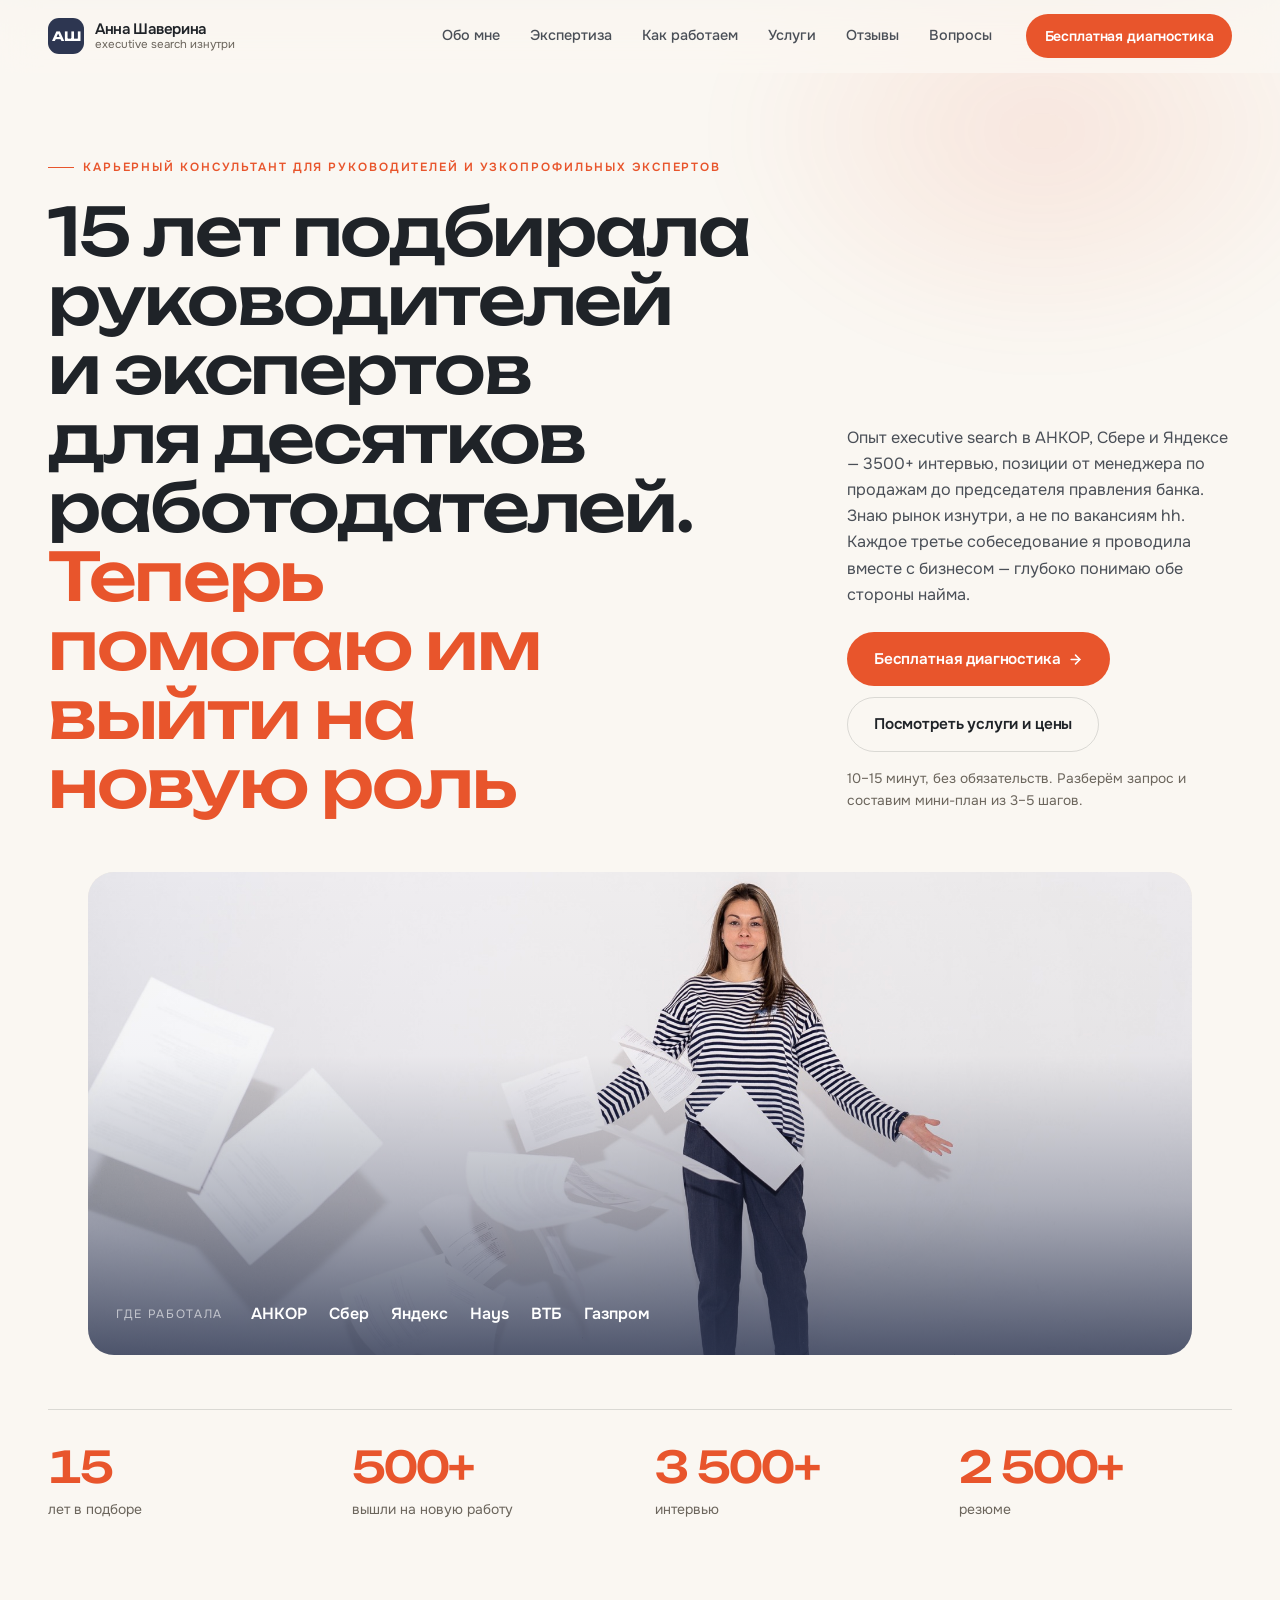
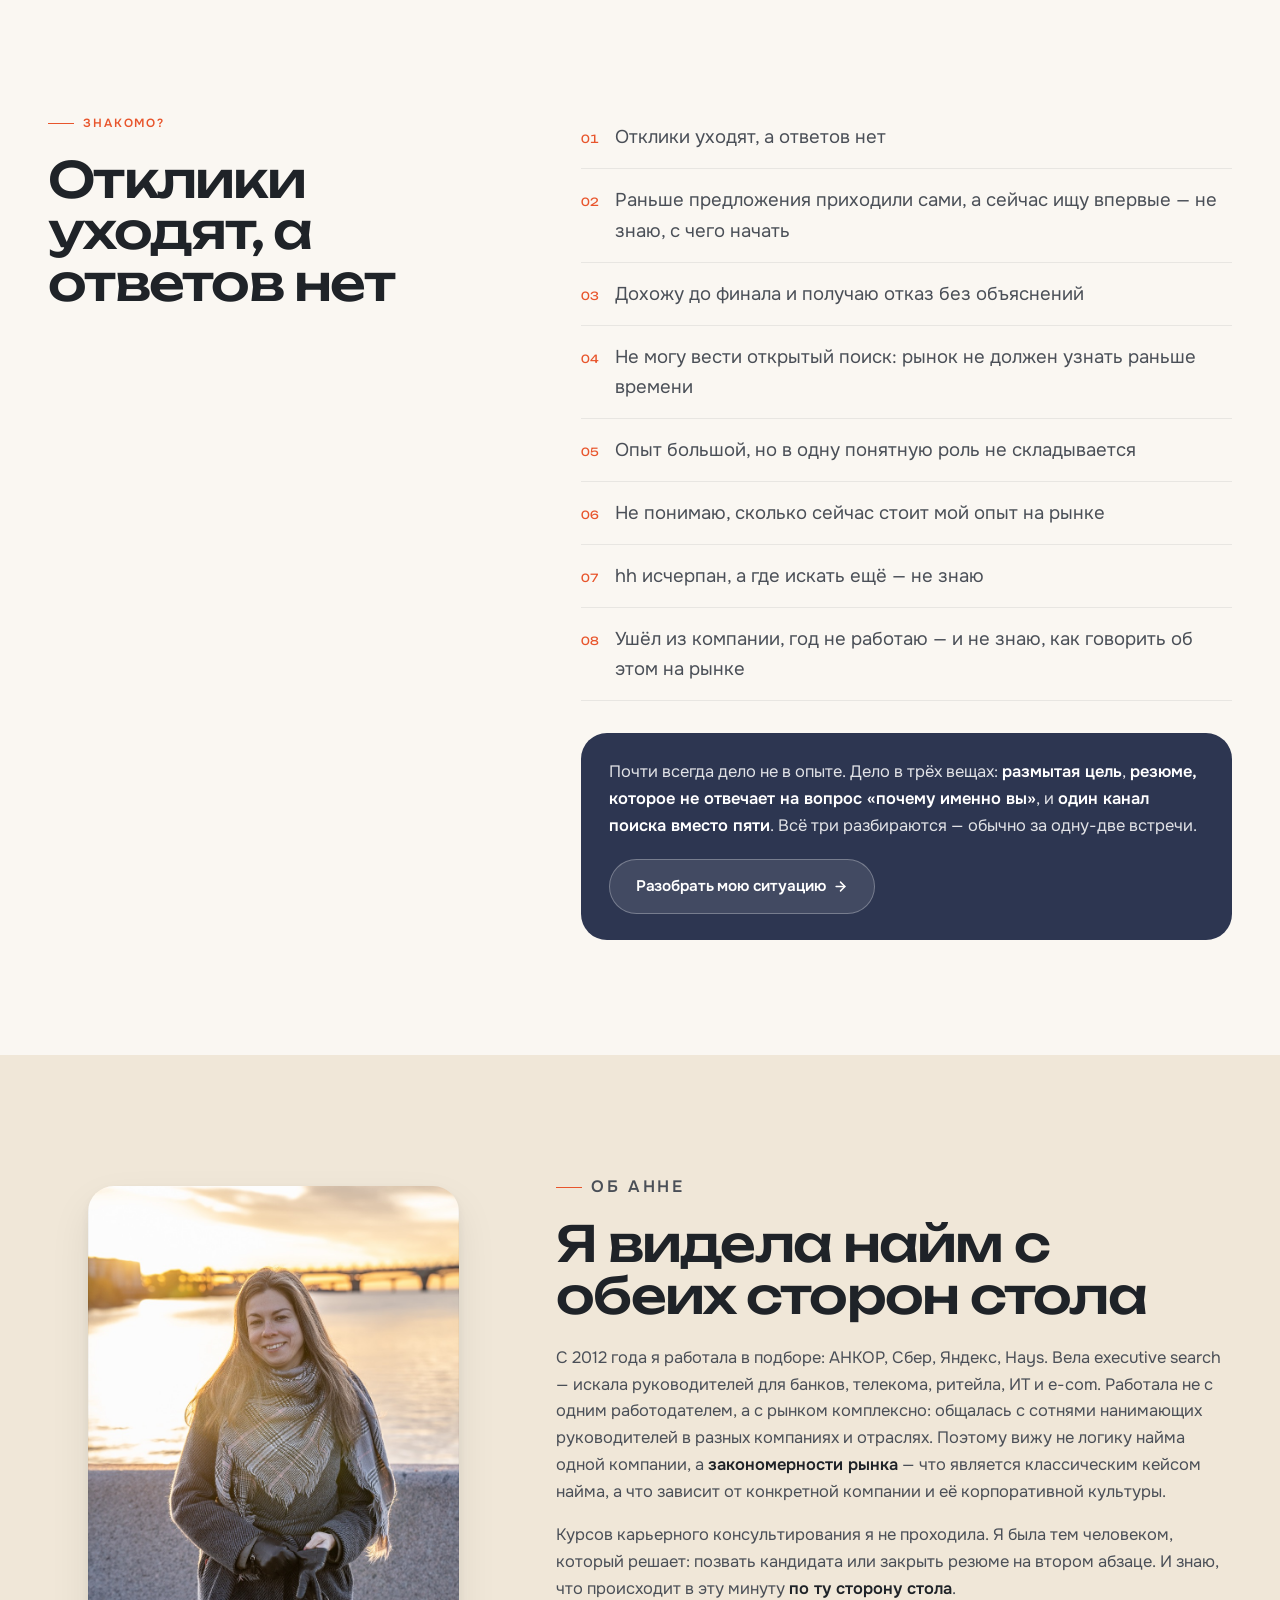
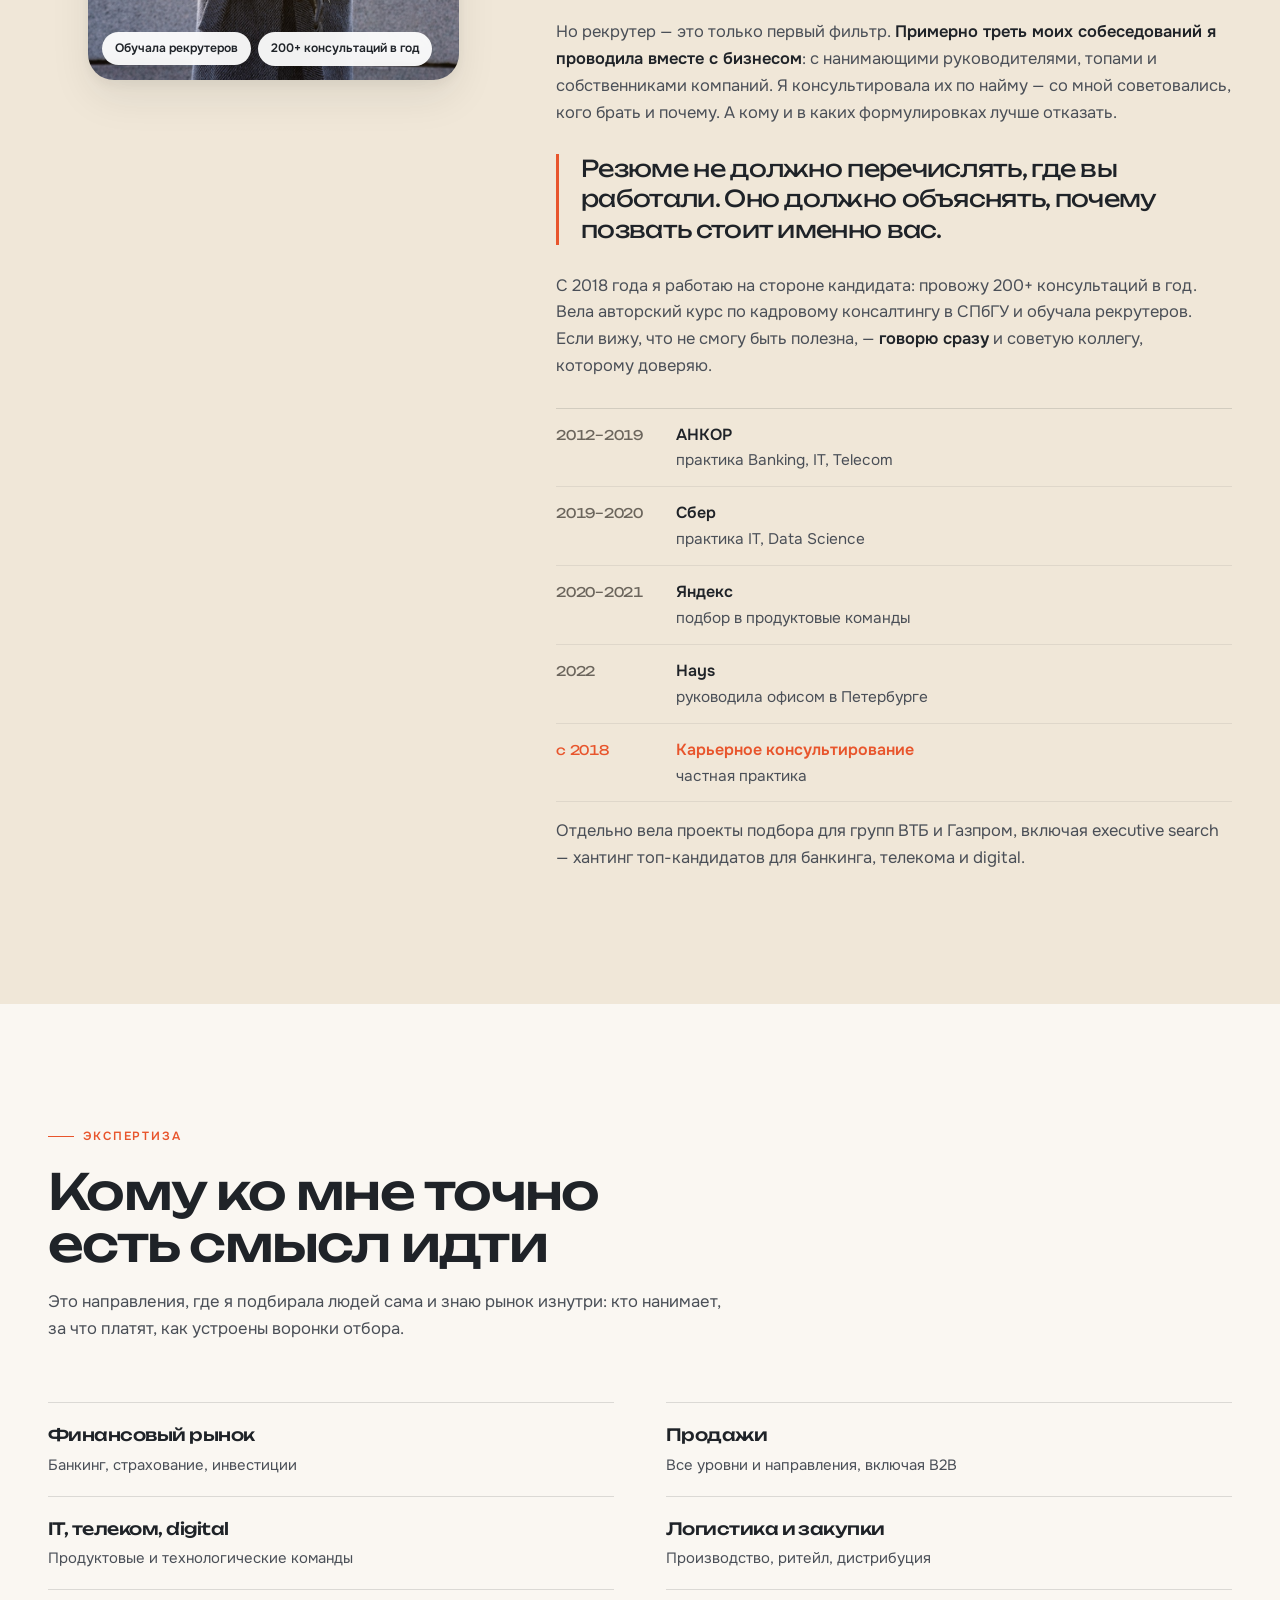
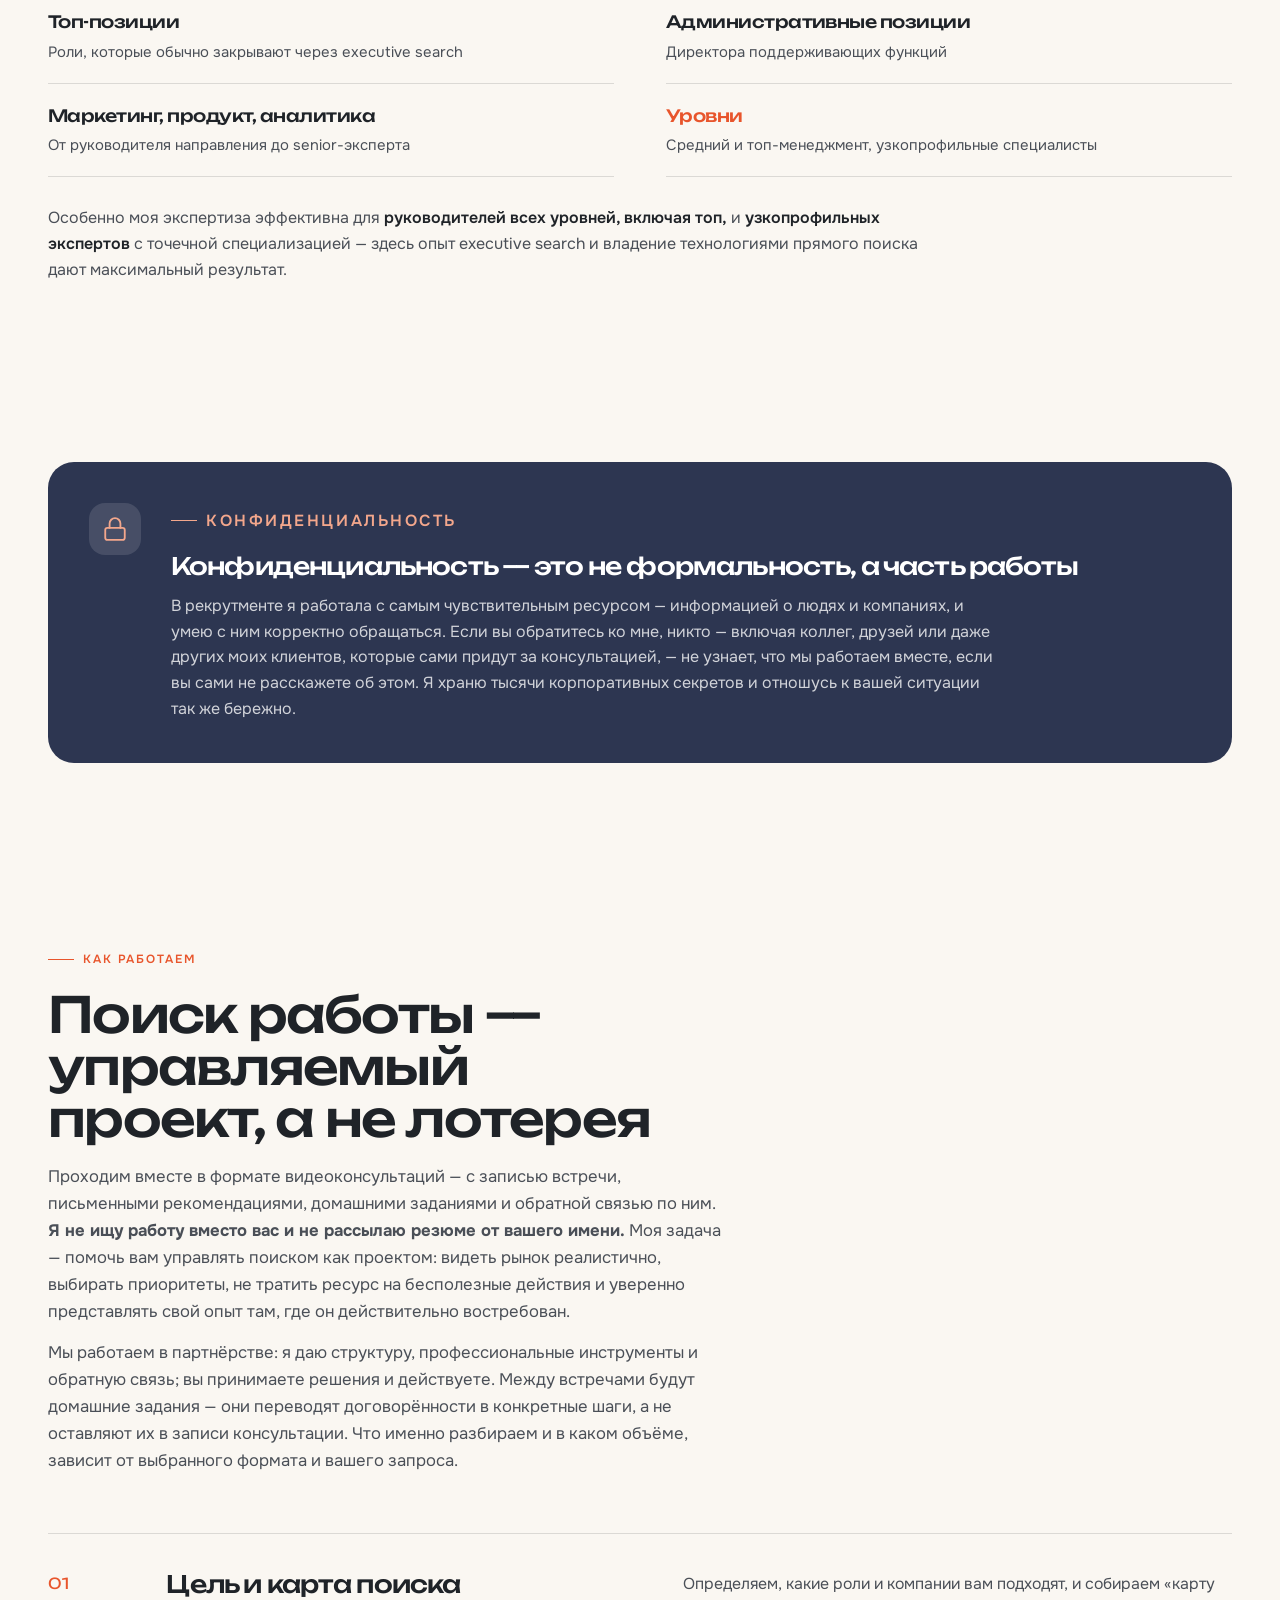
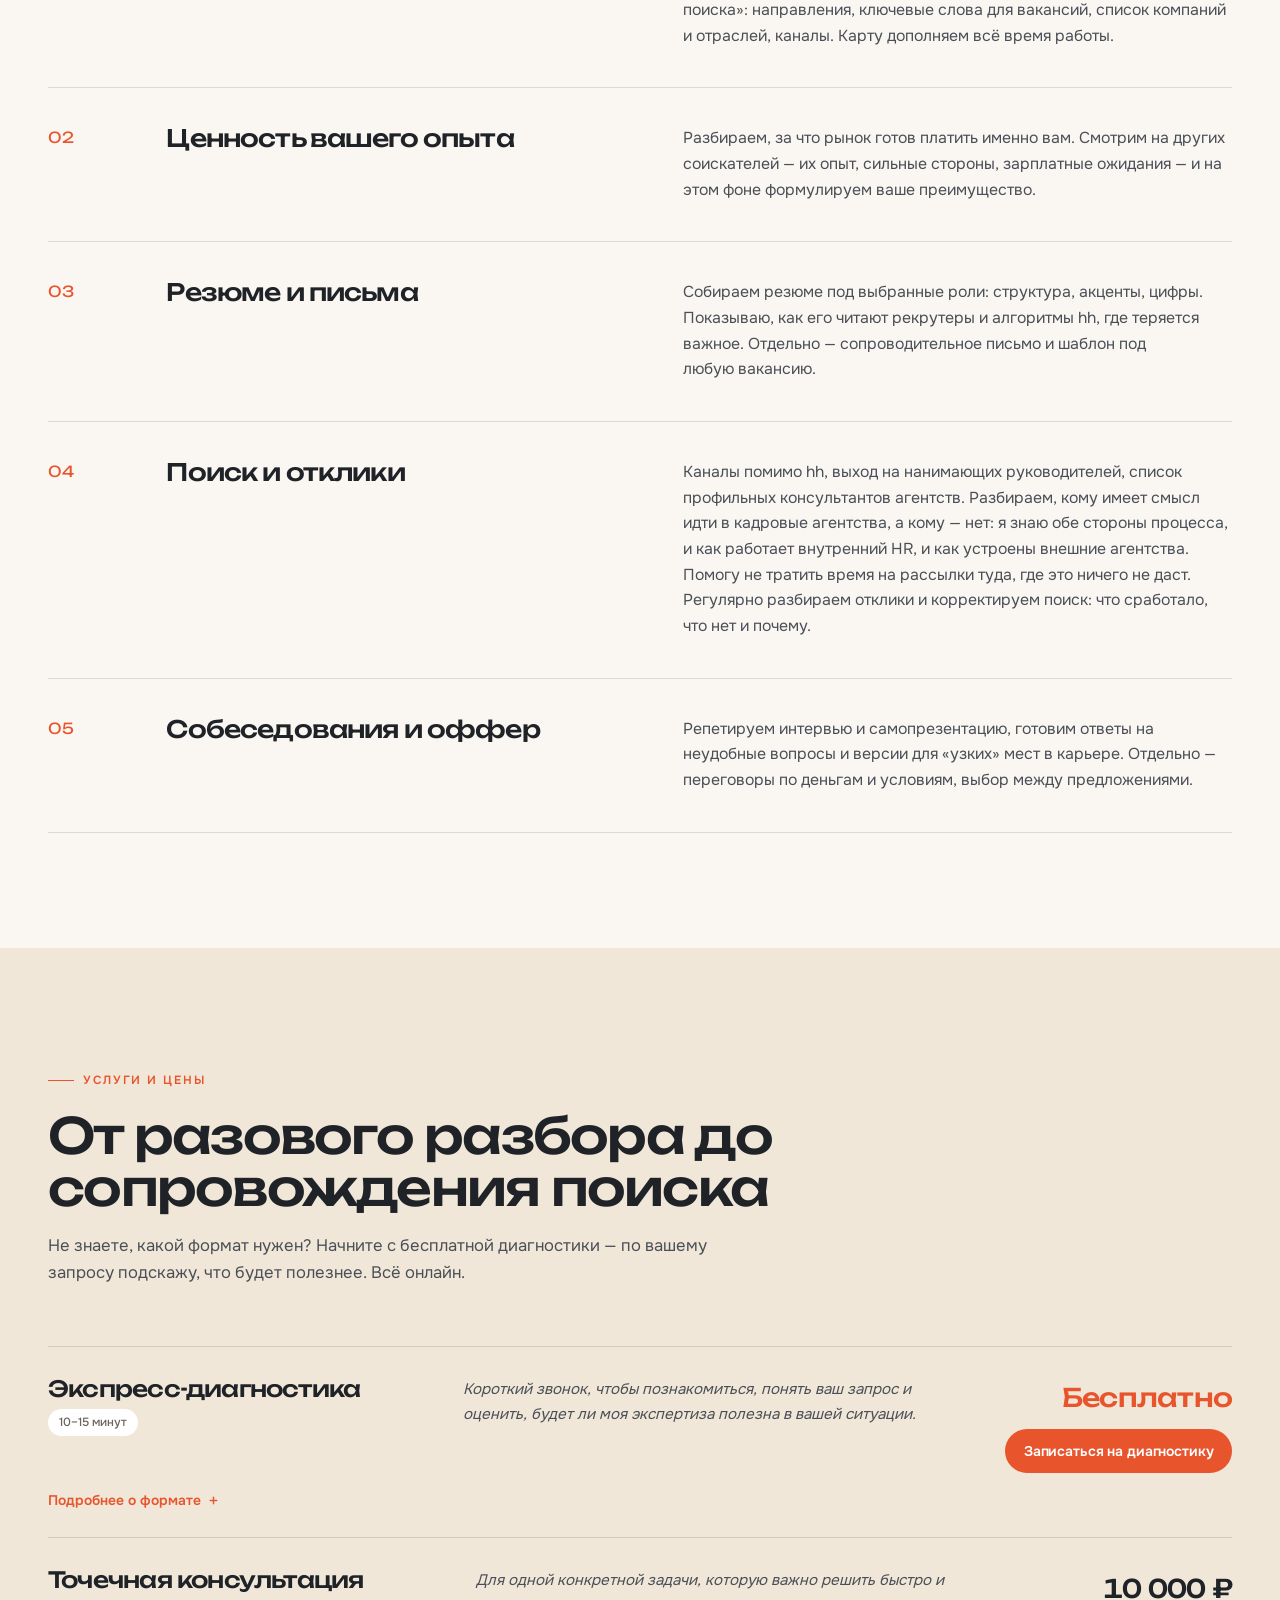
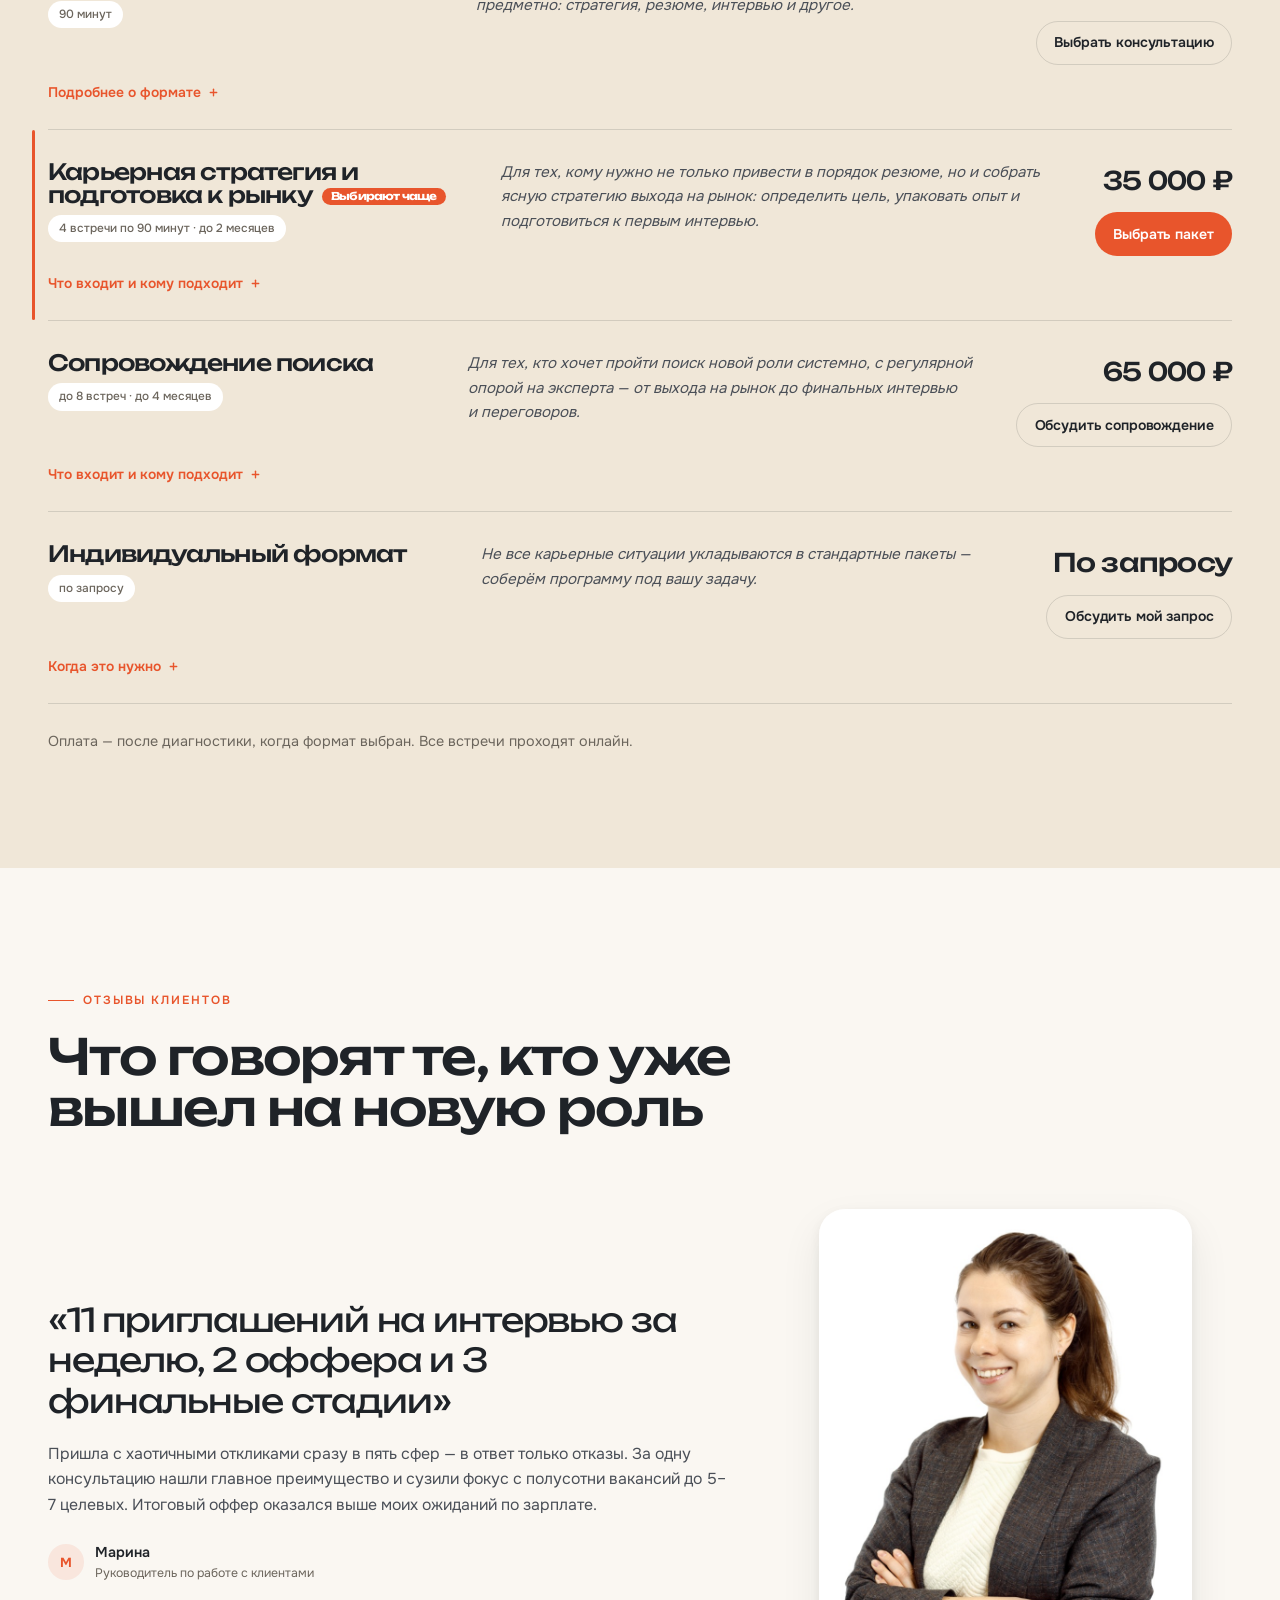
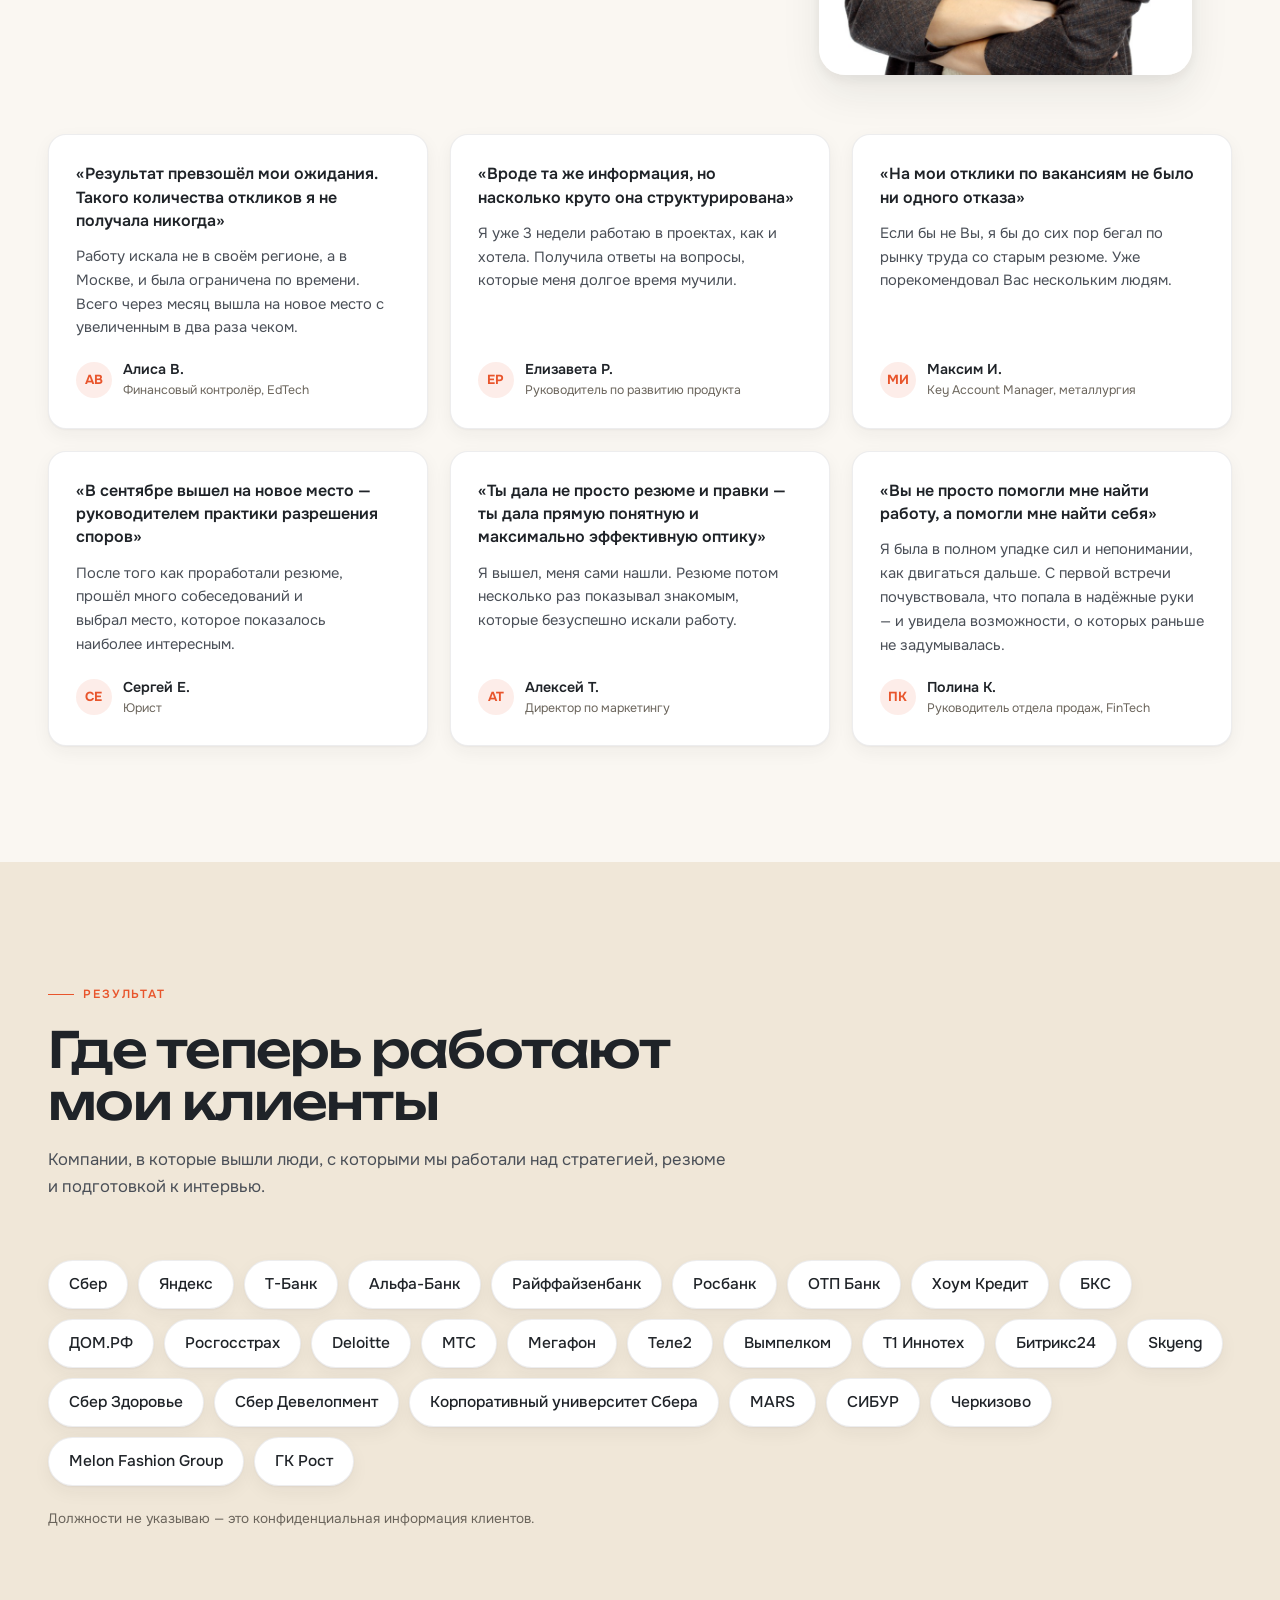
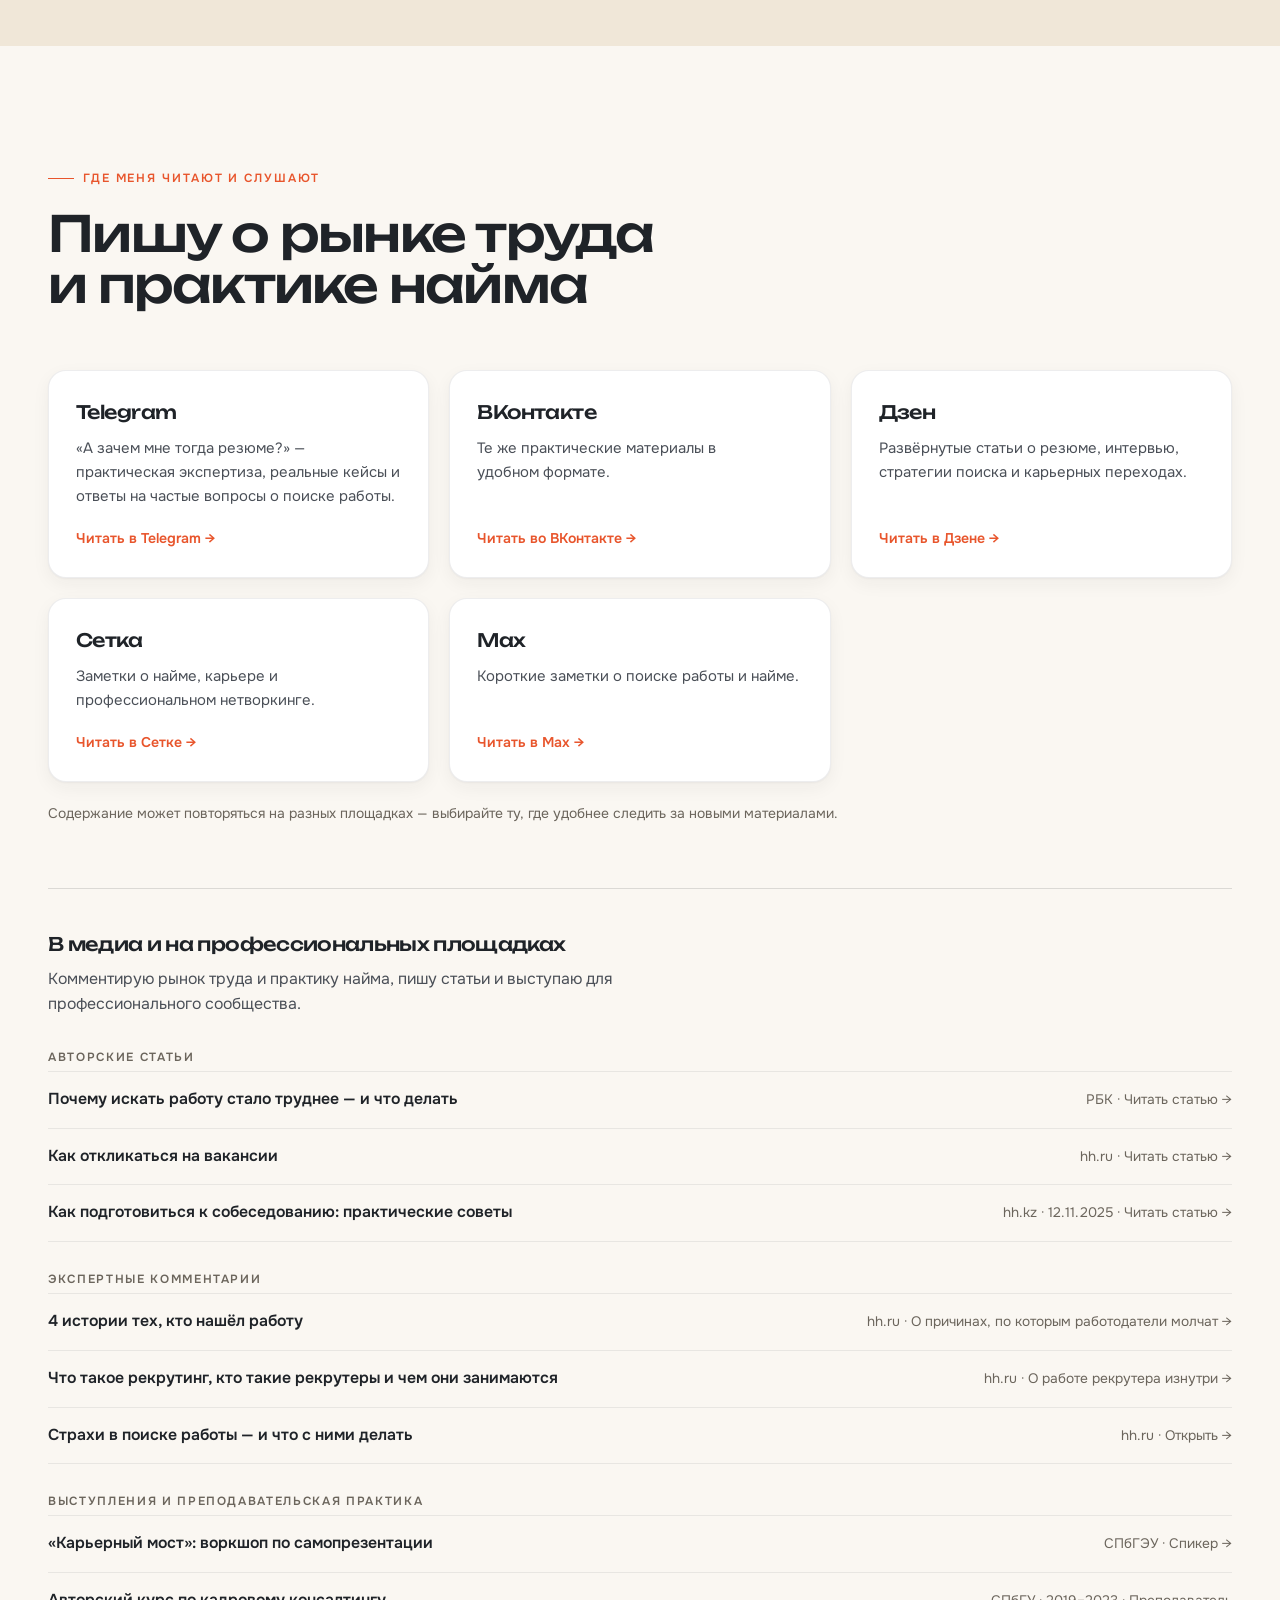
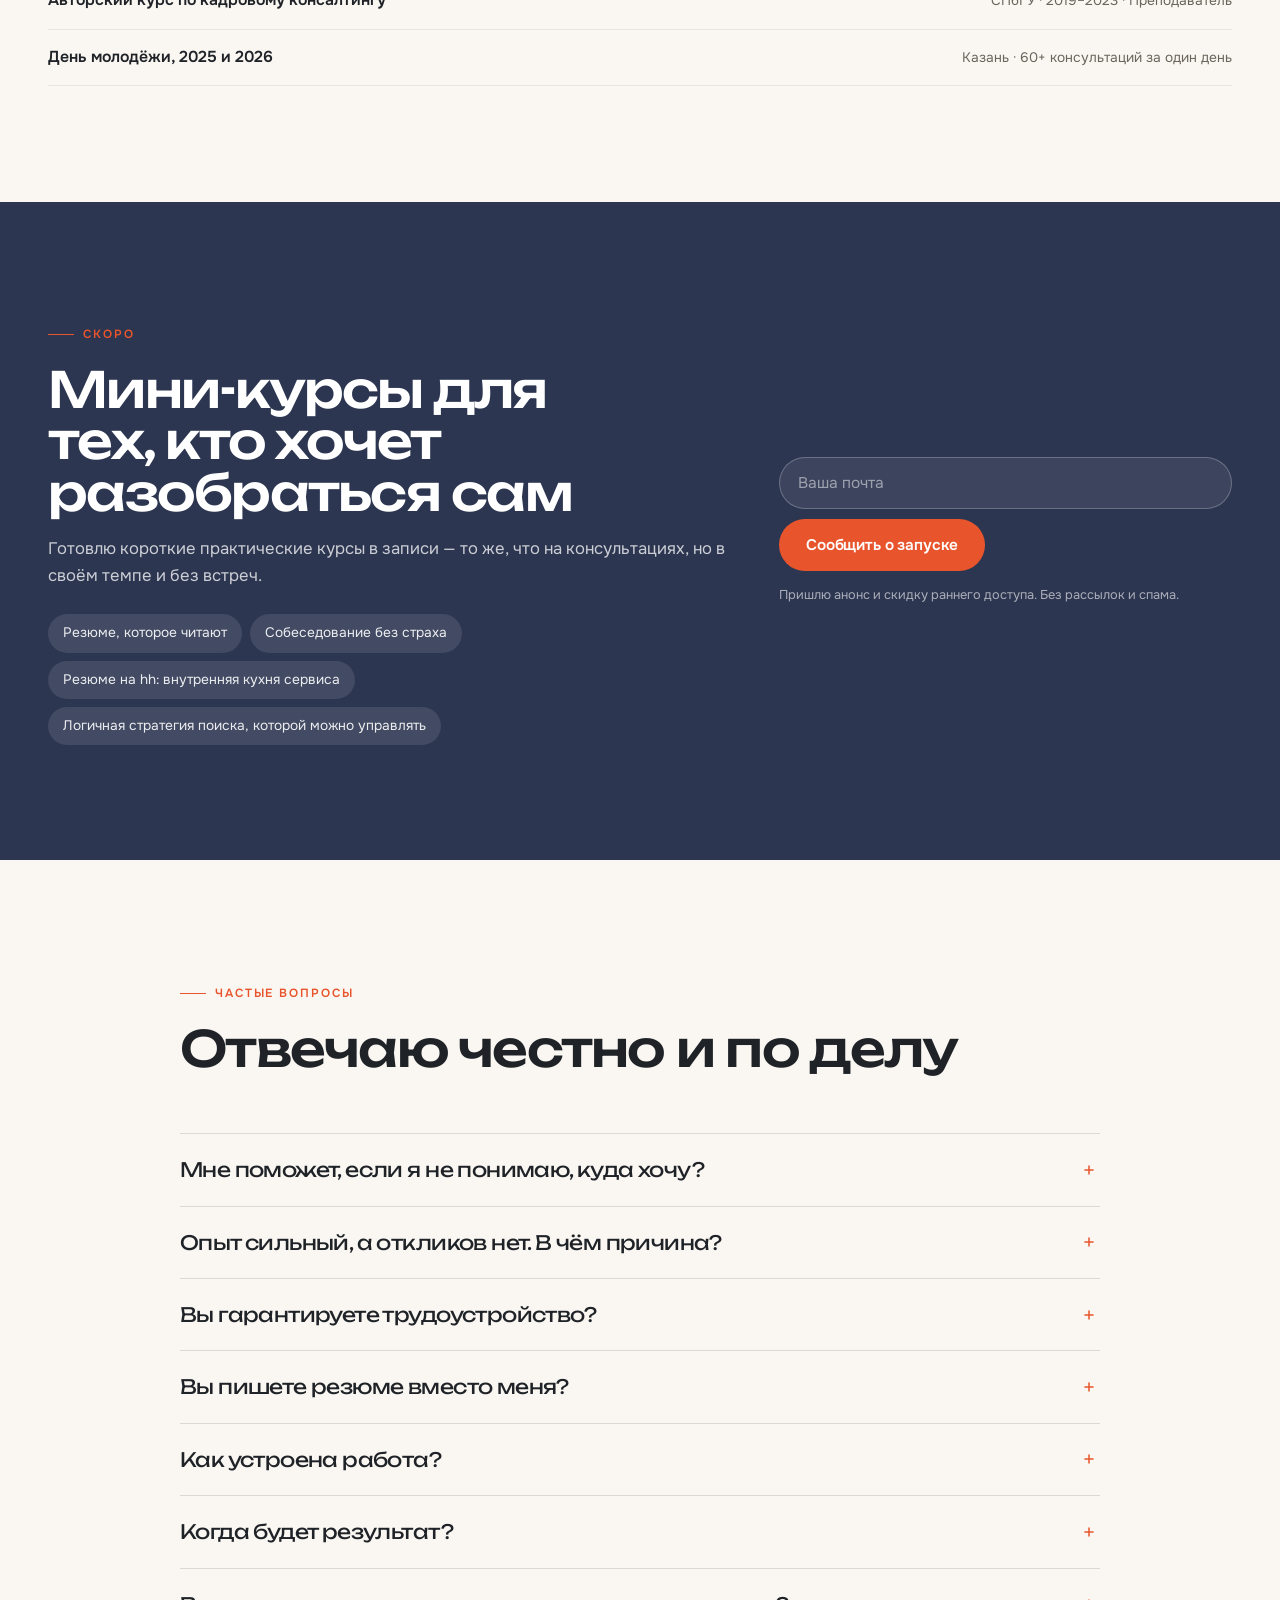
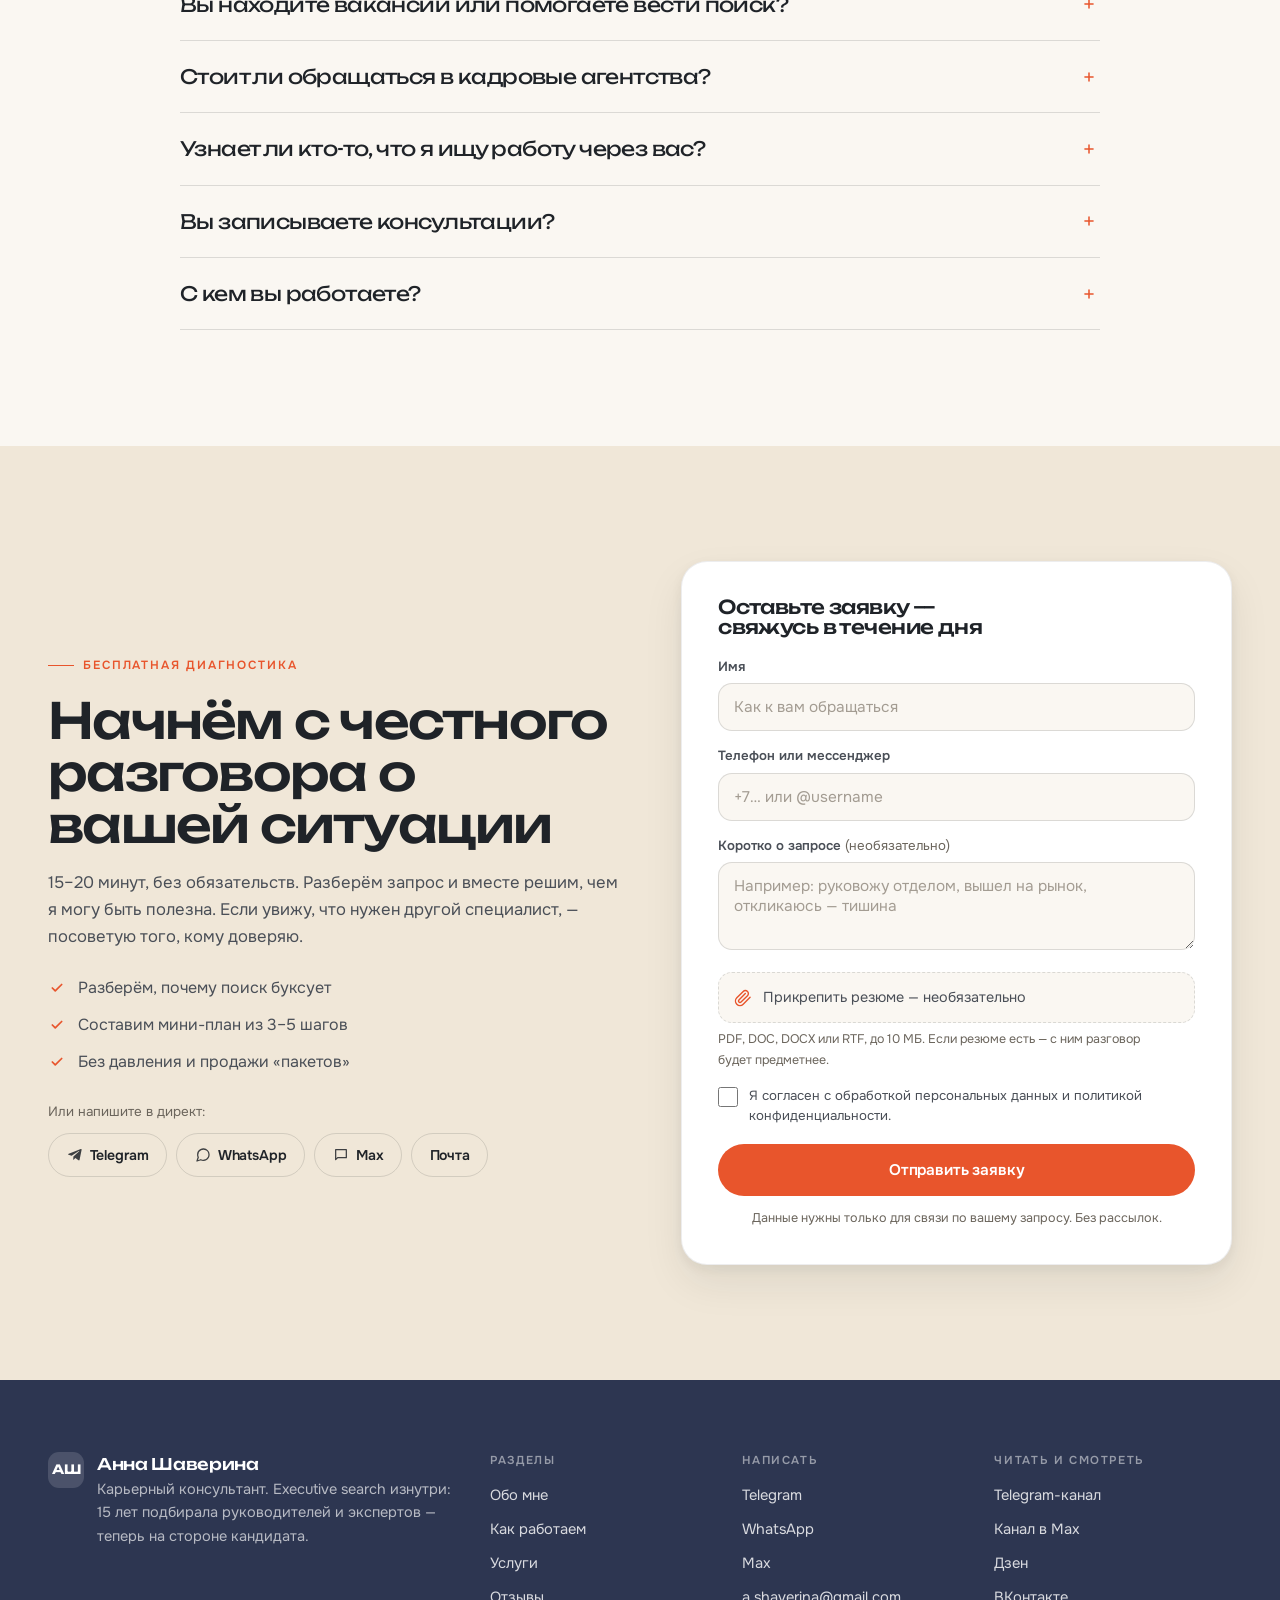
==== commit fe948e35: "Telegram-ссылки и переименование раздела публикаций Добавлены ссылки: канал «А зачем мне тогда резюм" ====
--- a/index.html
+++ b/index.html
@@ -638,7 +638,7 @@
     <div class="channels">
       <article class="channel reveal">
         <b>Telegram</b>
-        <p>Короткие разборы рынка, наблюдения из практики и ответы на частые вопросы о поиске работы.</p>
+        <p>«А зачем мне тогда резюме?» — практическая экспертиза, реальные кейсы и ответы на частые вопросы о поиске работы.</p>
         <a class="channel-btn" href="#" data-link="tgChannel" target="_blank" rel="noopener">Читать в Telegram →</a>
       </article>
       <article class="channel reveal" data-delay="1">
@@ -714,7 +714,7 @@
         </li>
       </ul>
 
-      <p class="media-label">Выступления и преподавание</p>
+      <p class="media-label">Выступления и преподавательская практика</p>
       <ul class="media-list">
         <li>
           <a href="https://unecon.ru/karernyj-most-otkrytyj-razgovor-rabotodatelej-i-studentov/" target="_blank" rel="noopener">
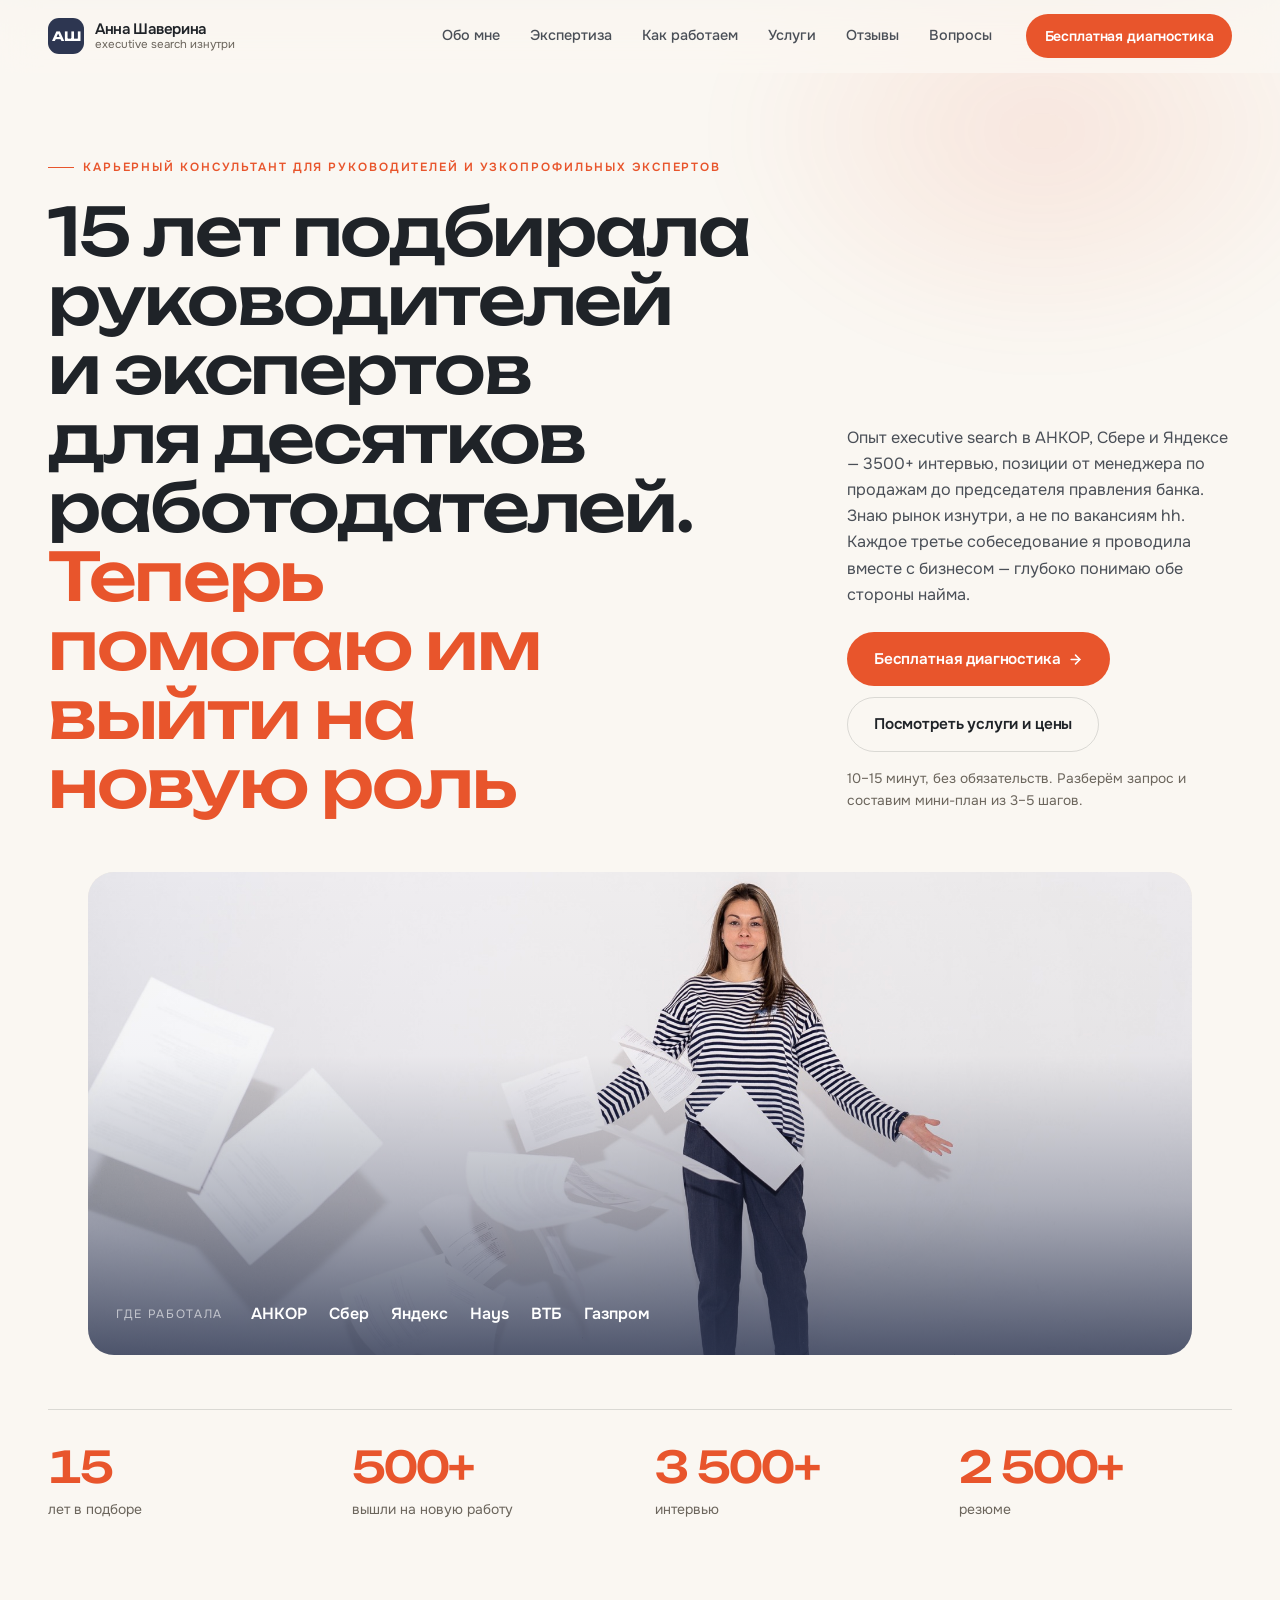
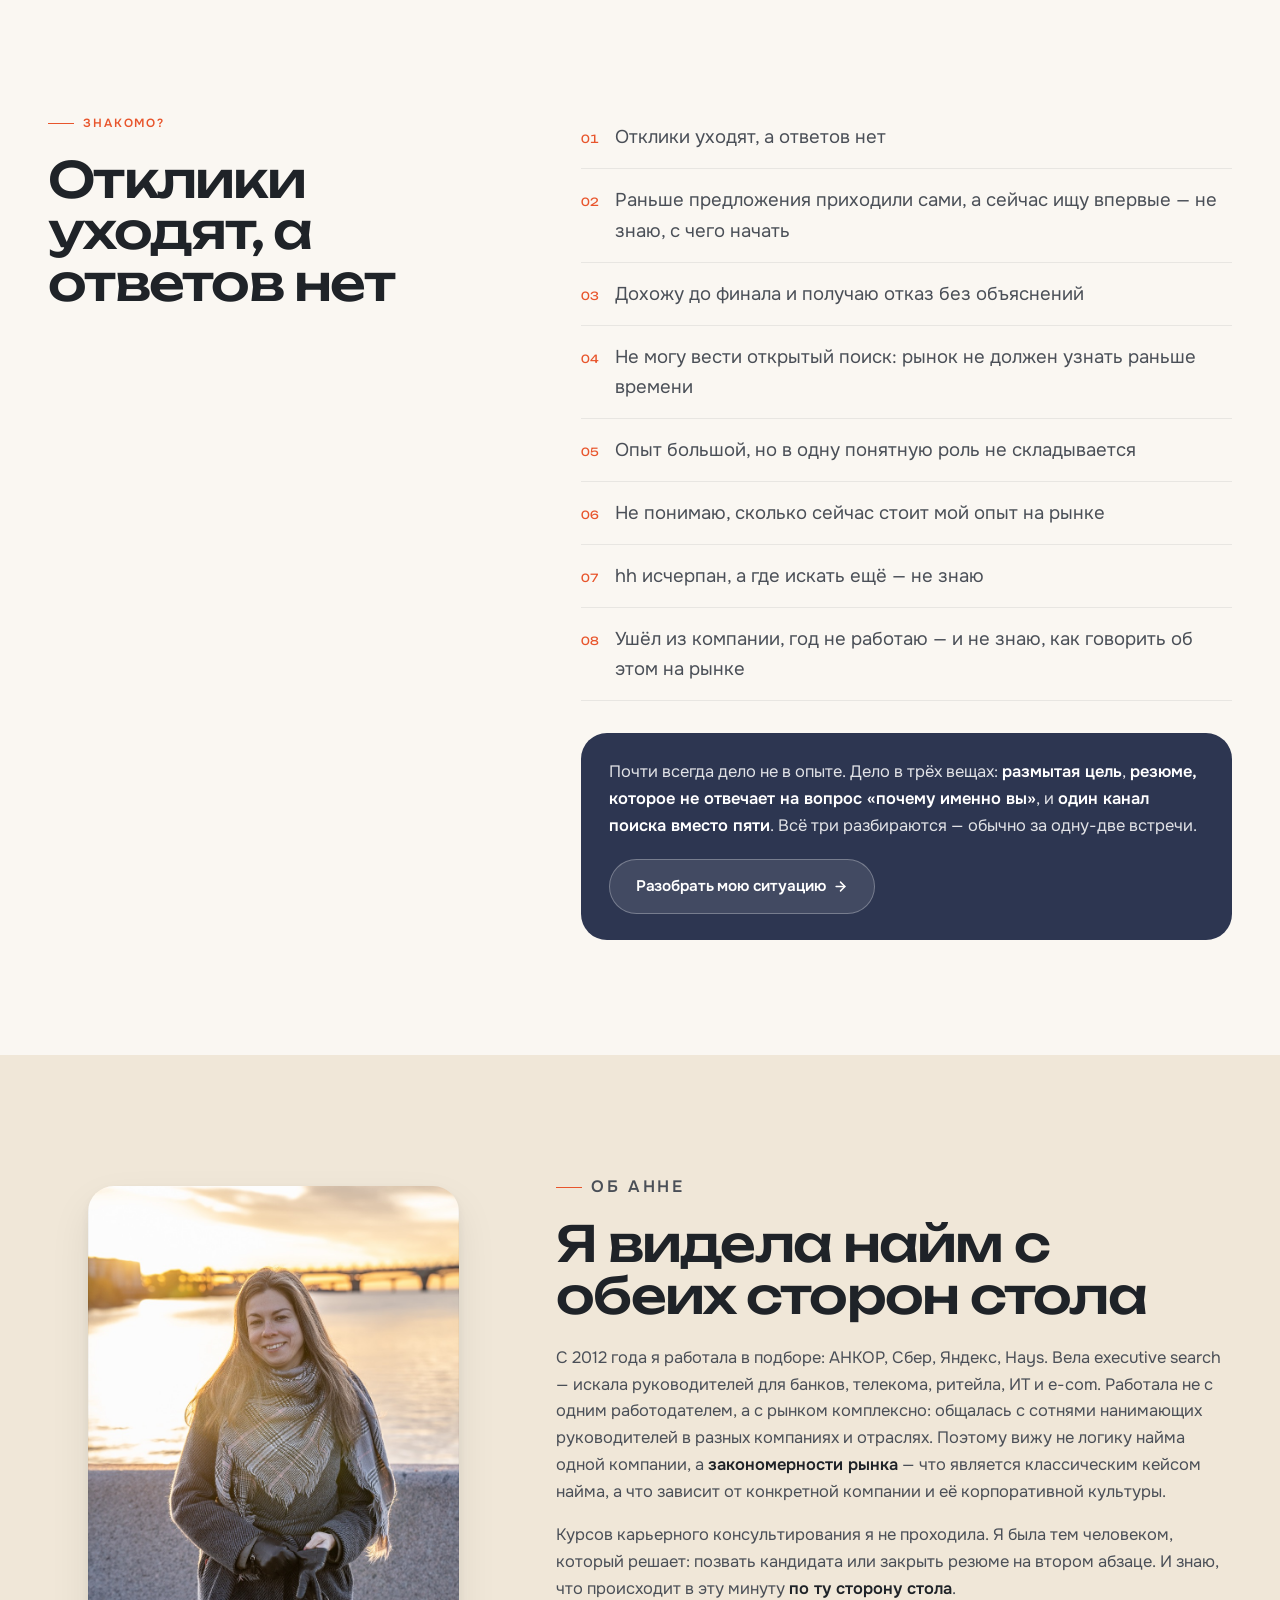
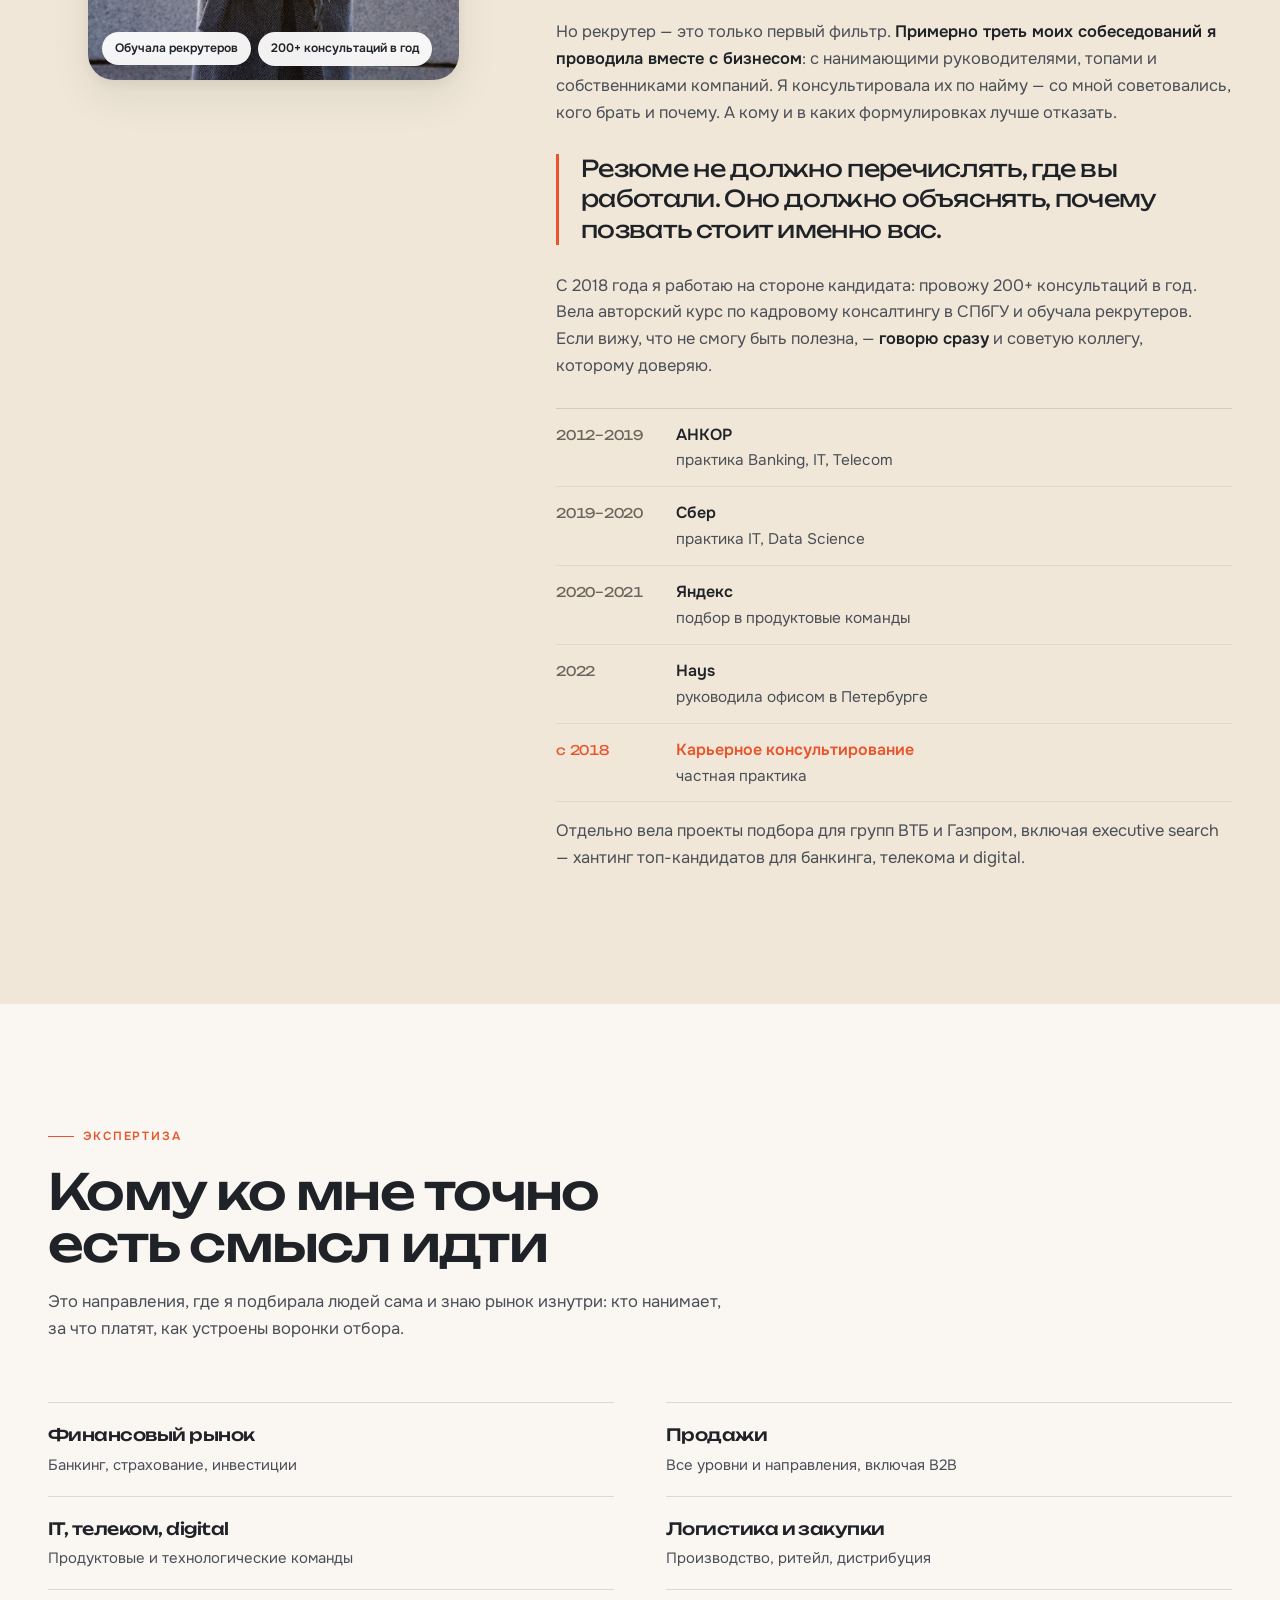
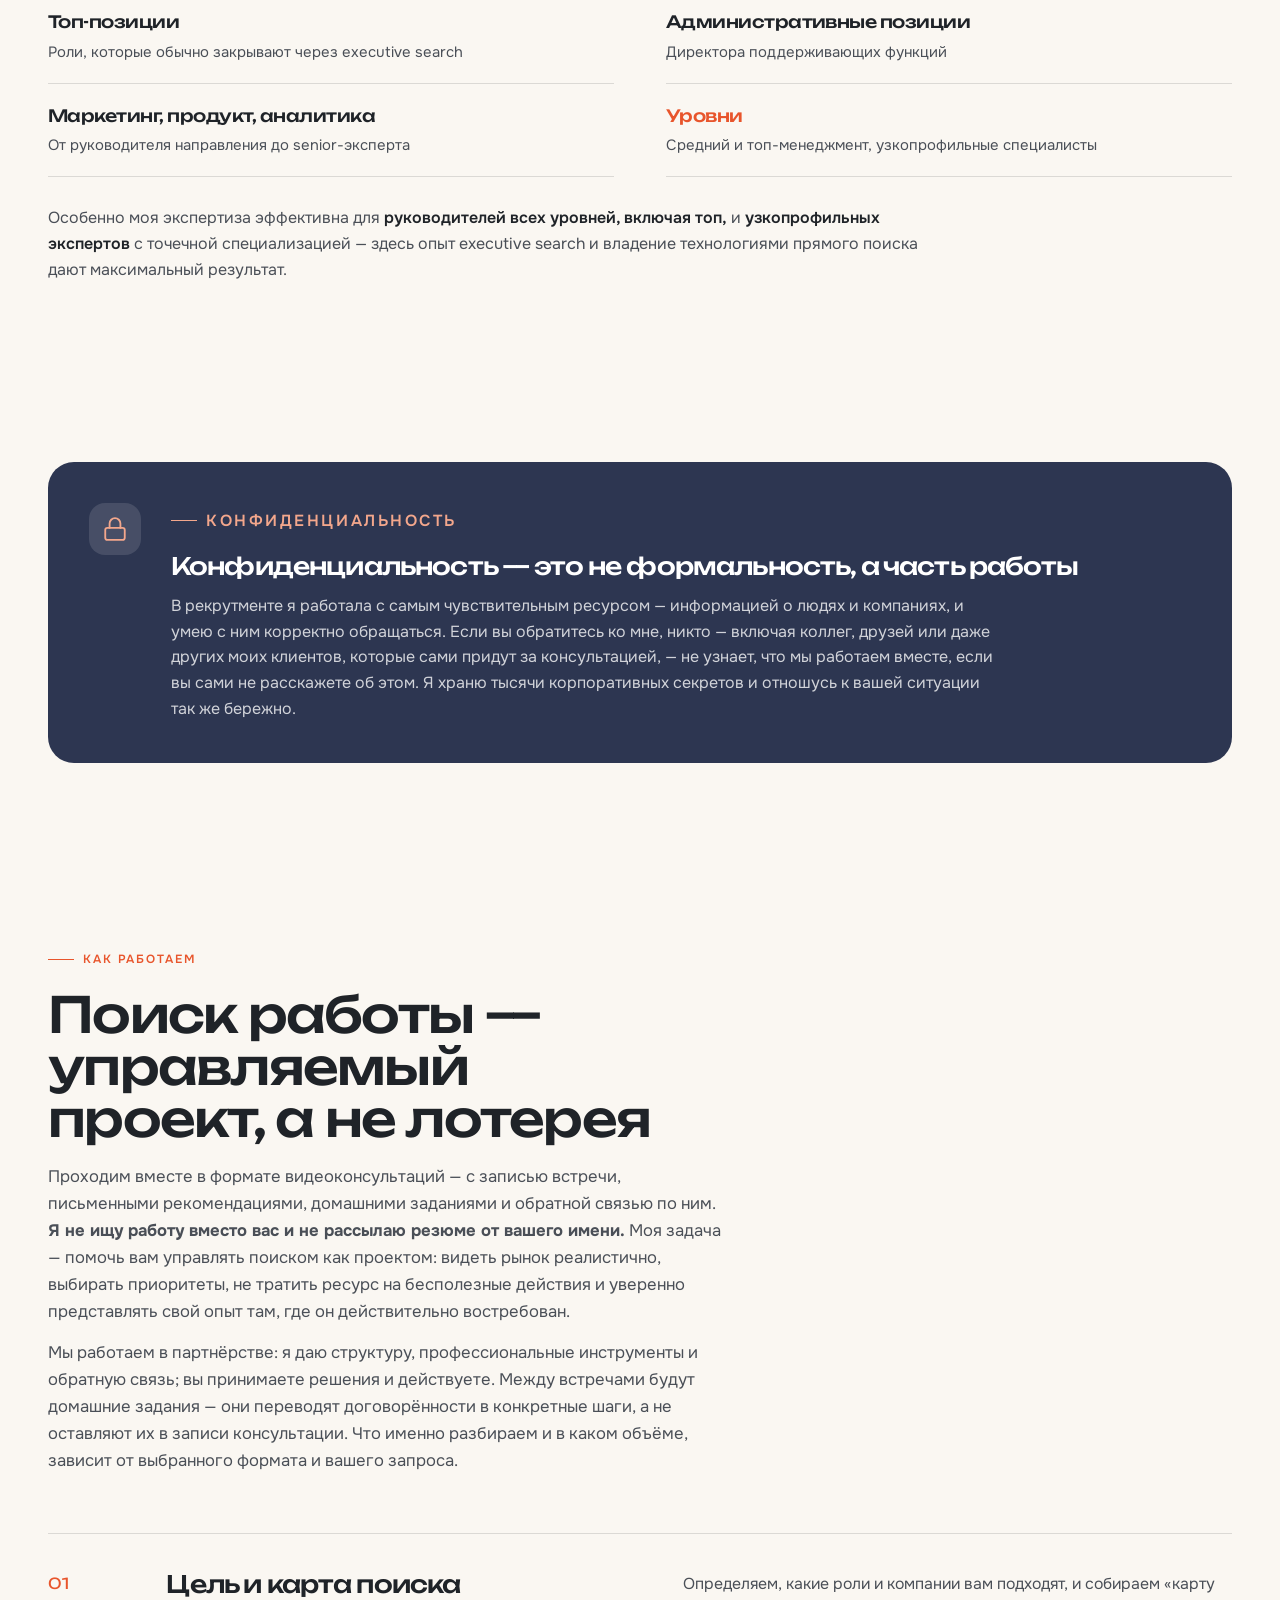
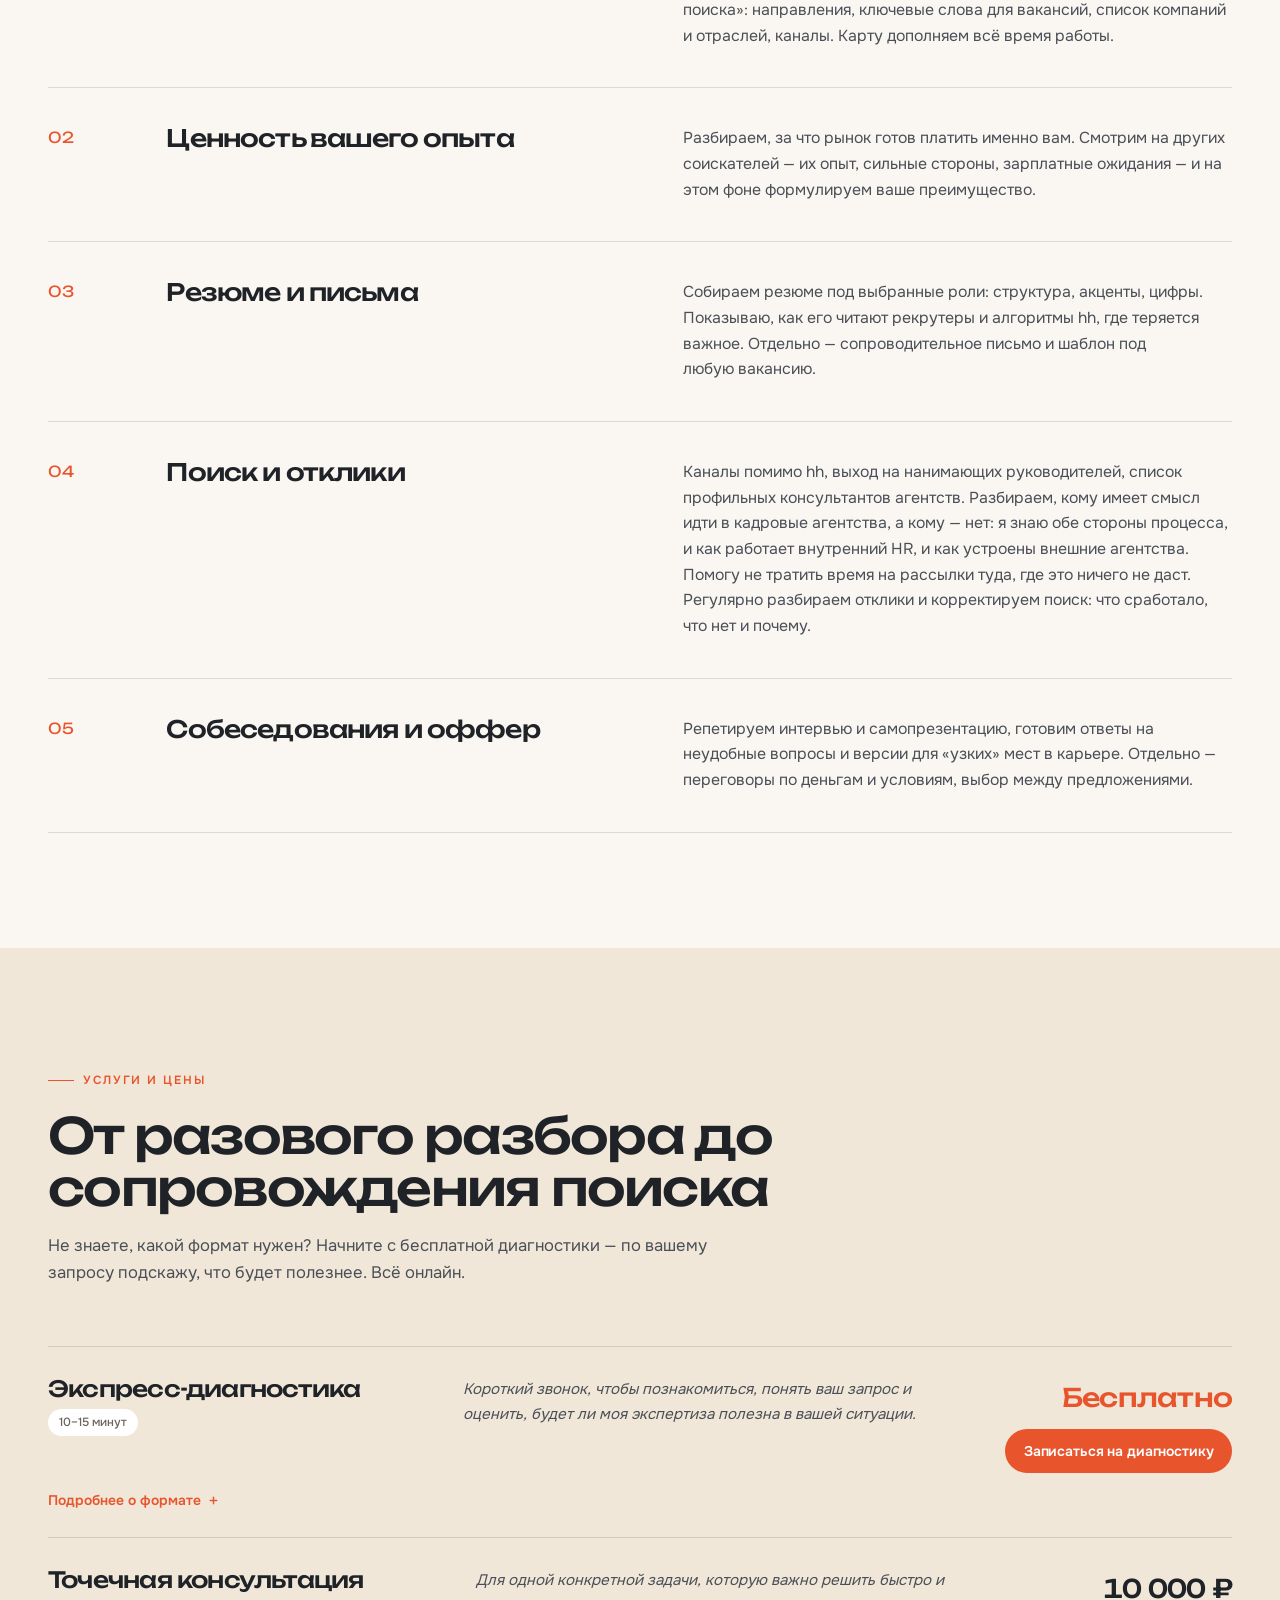
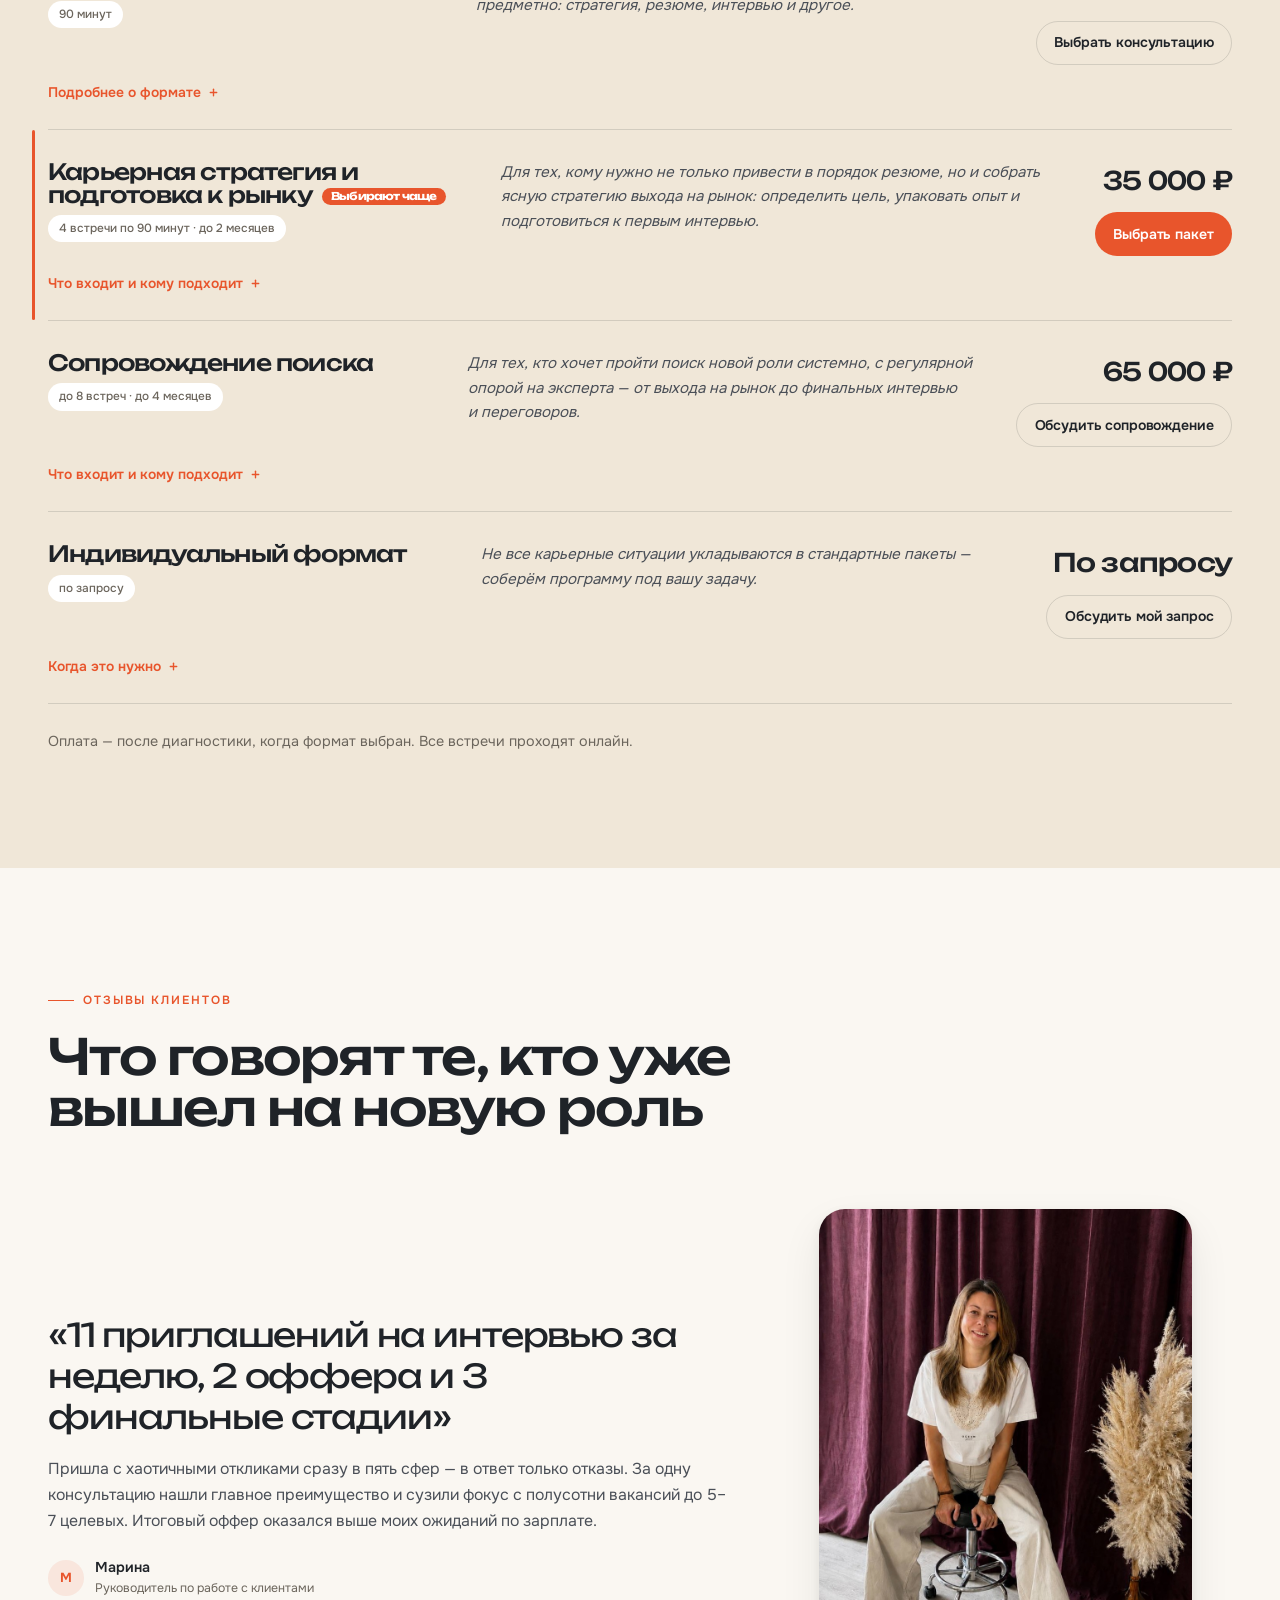
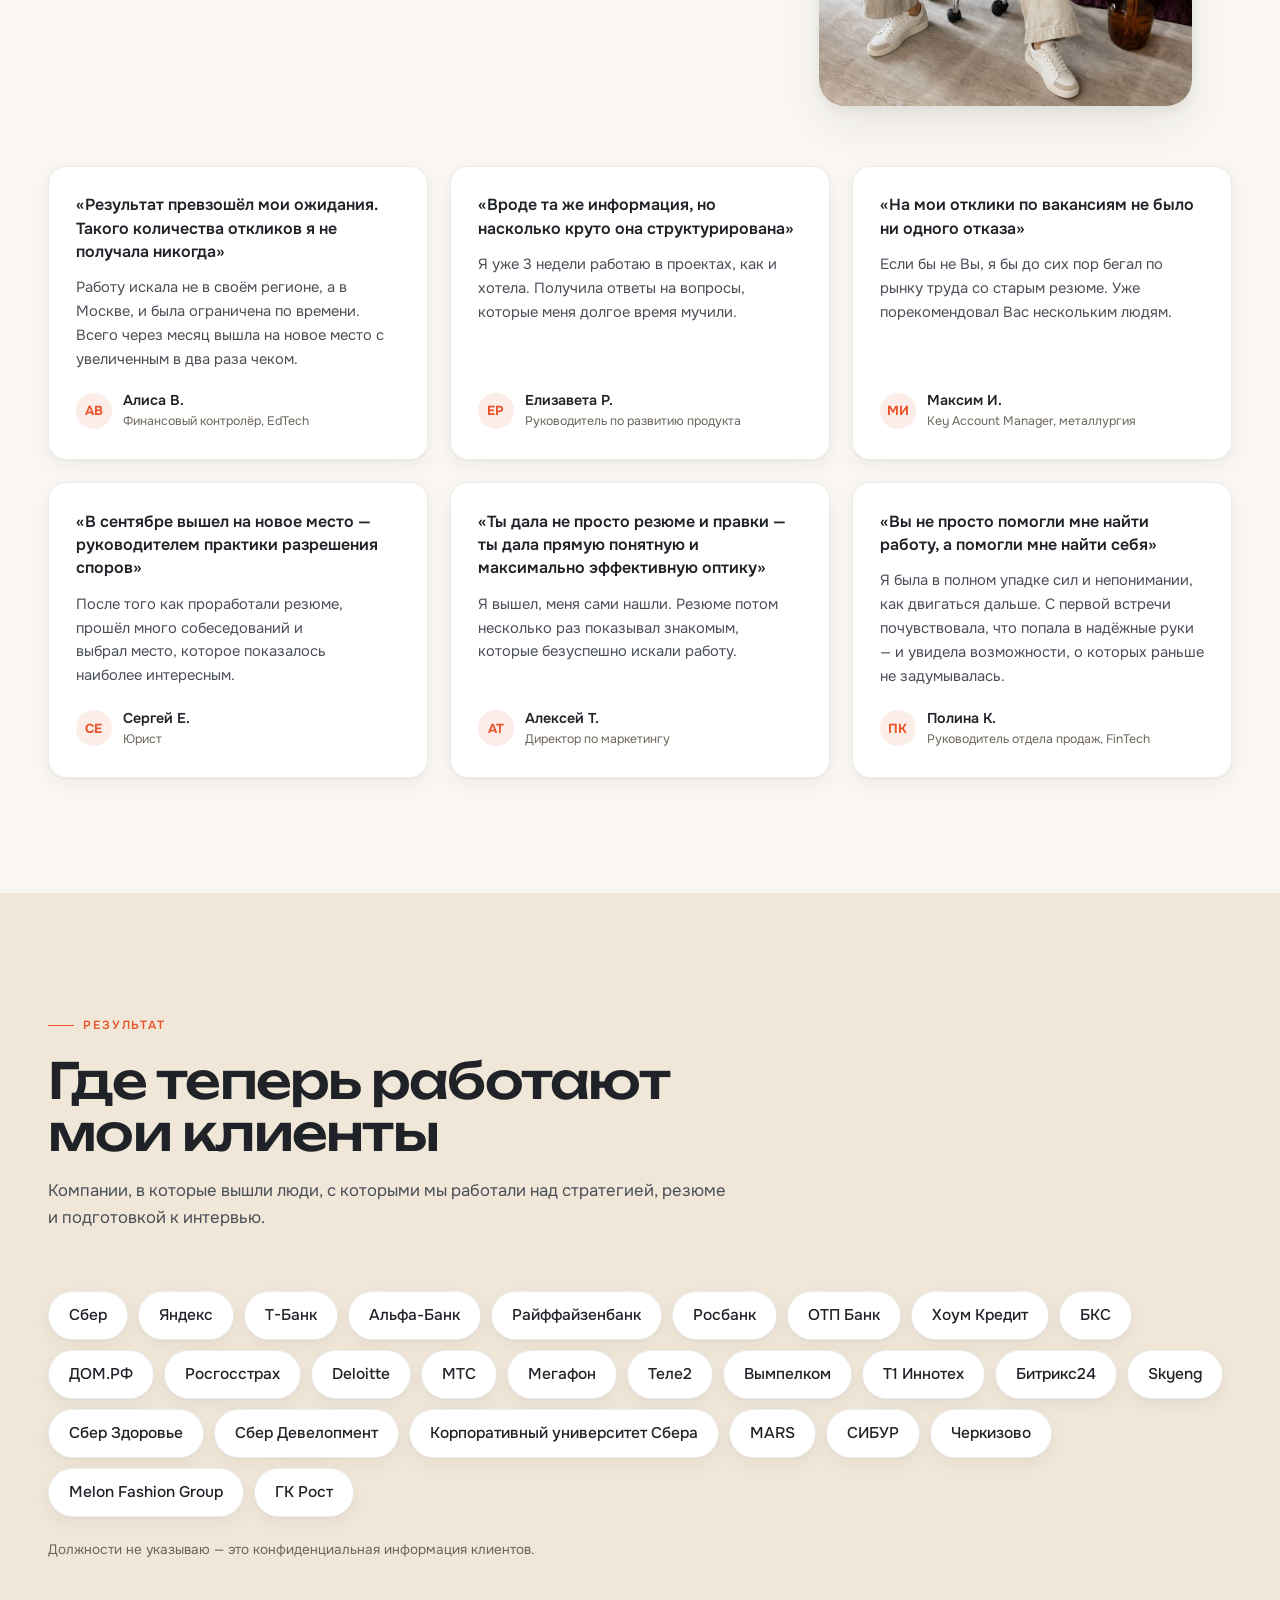
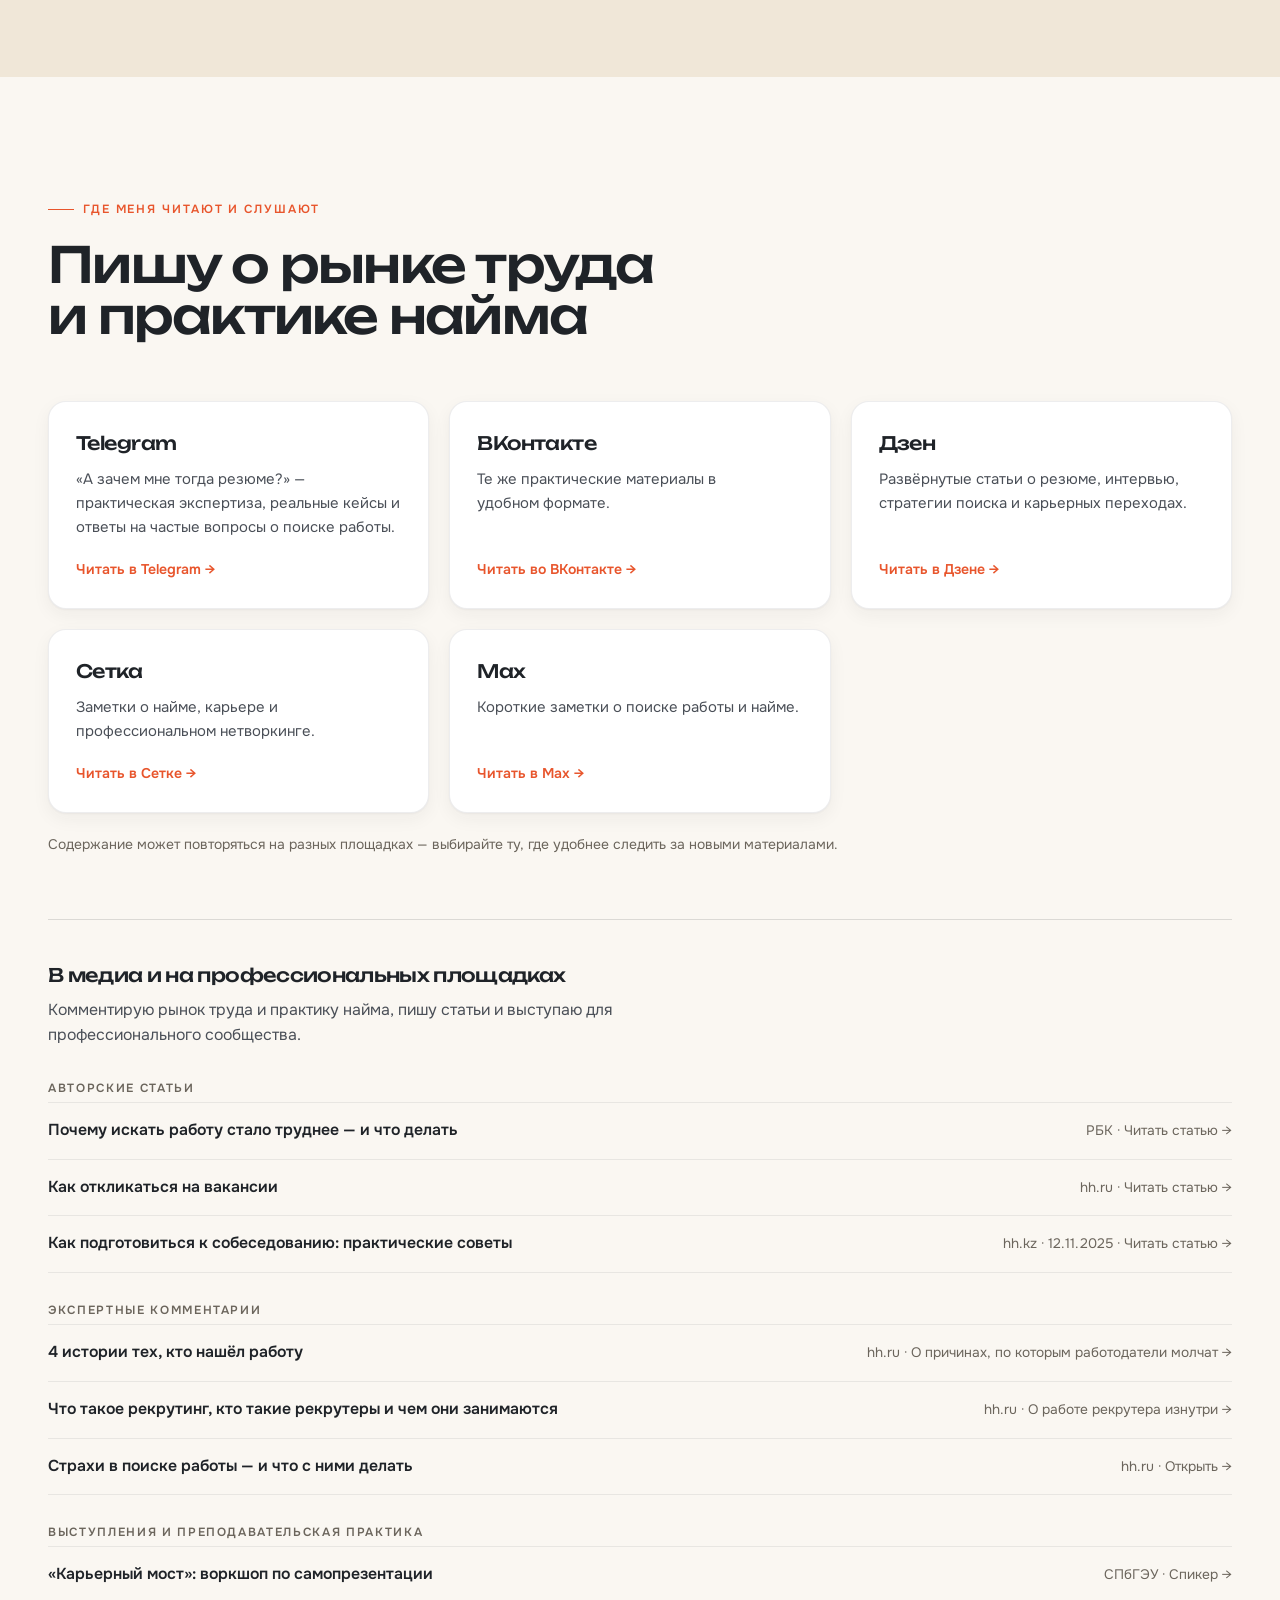
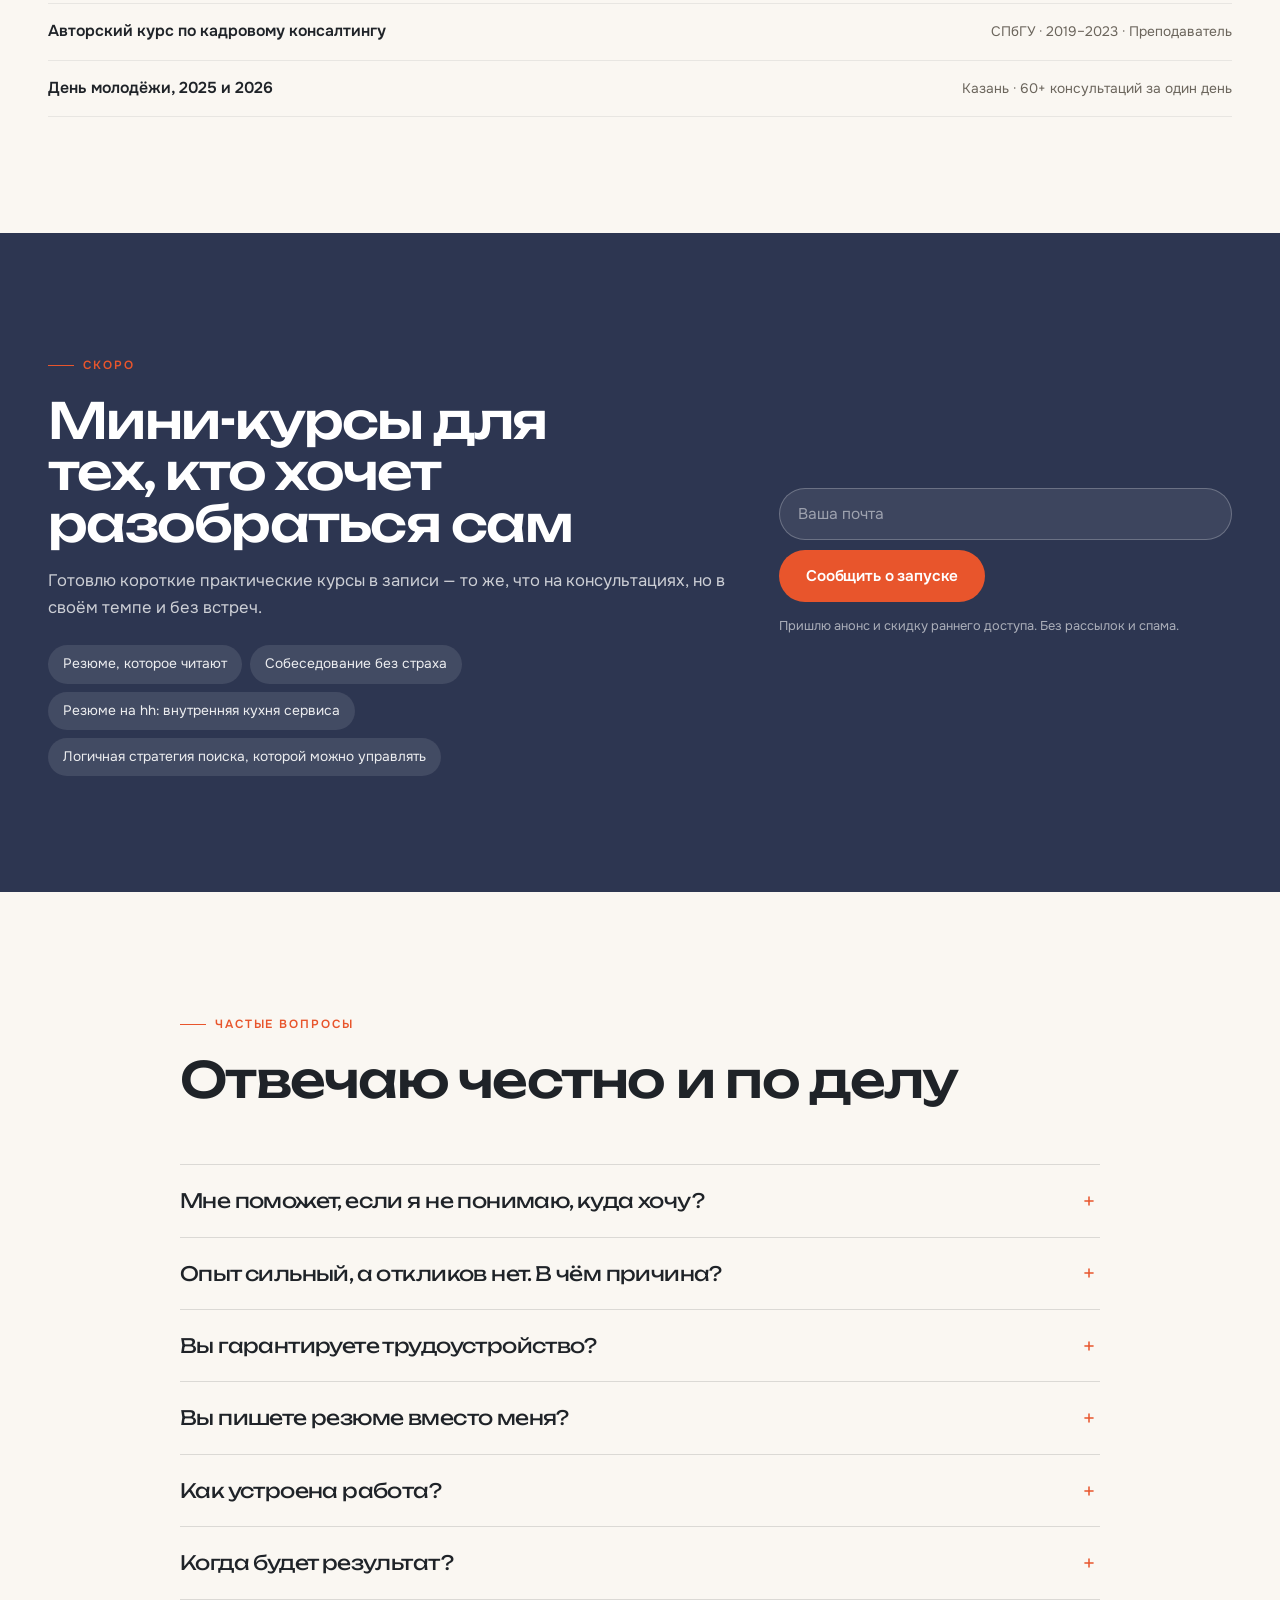
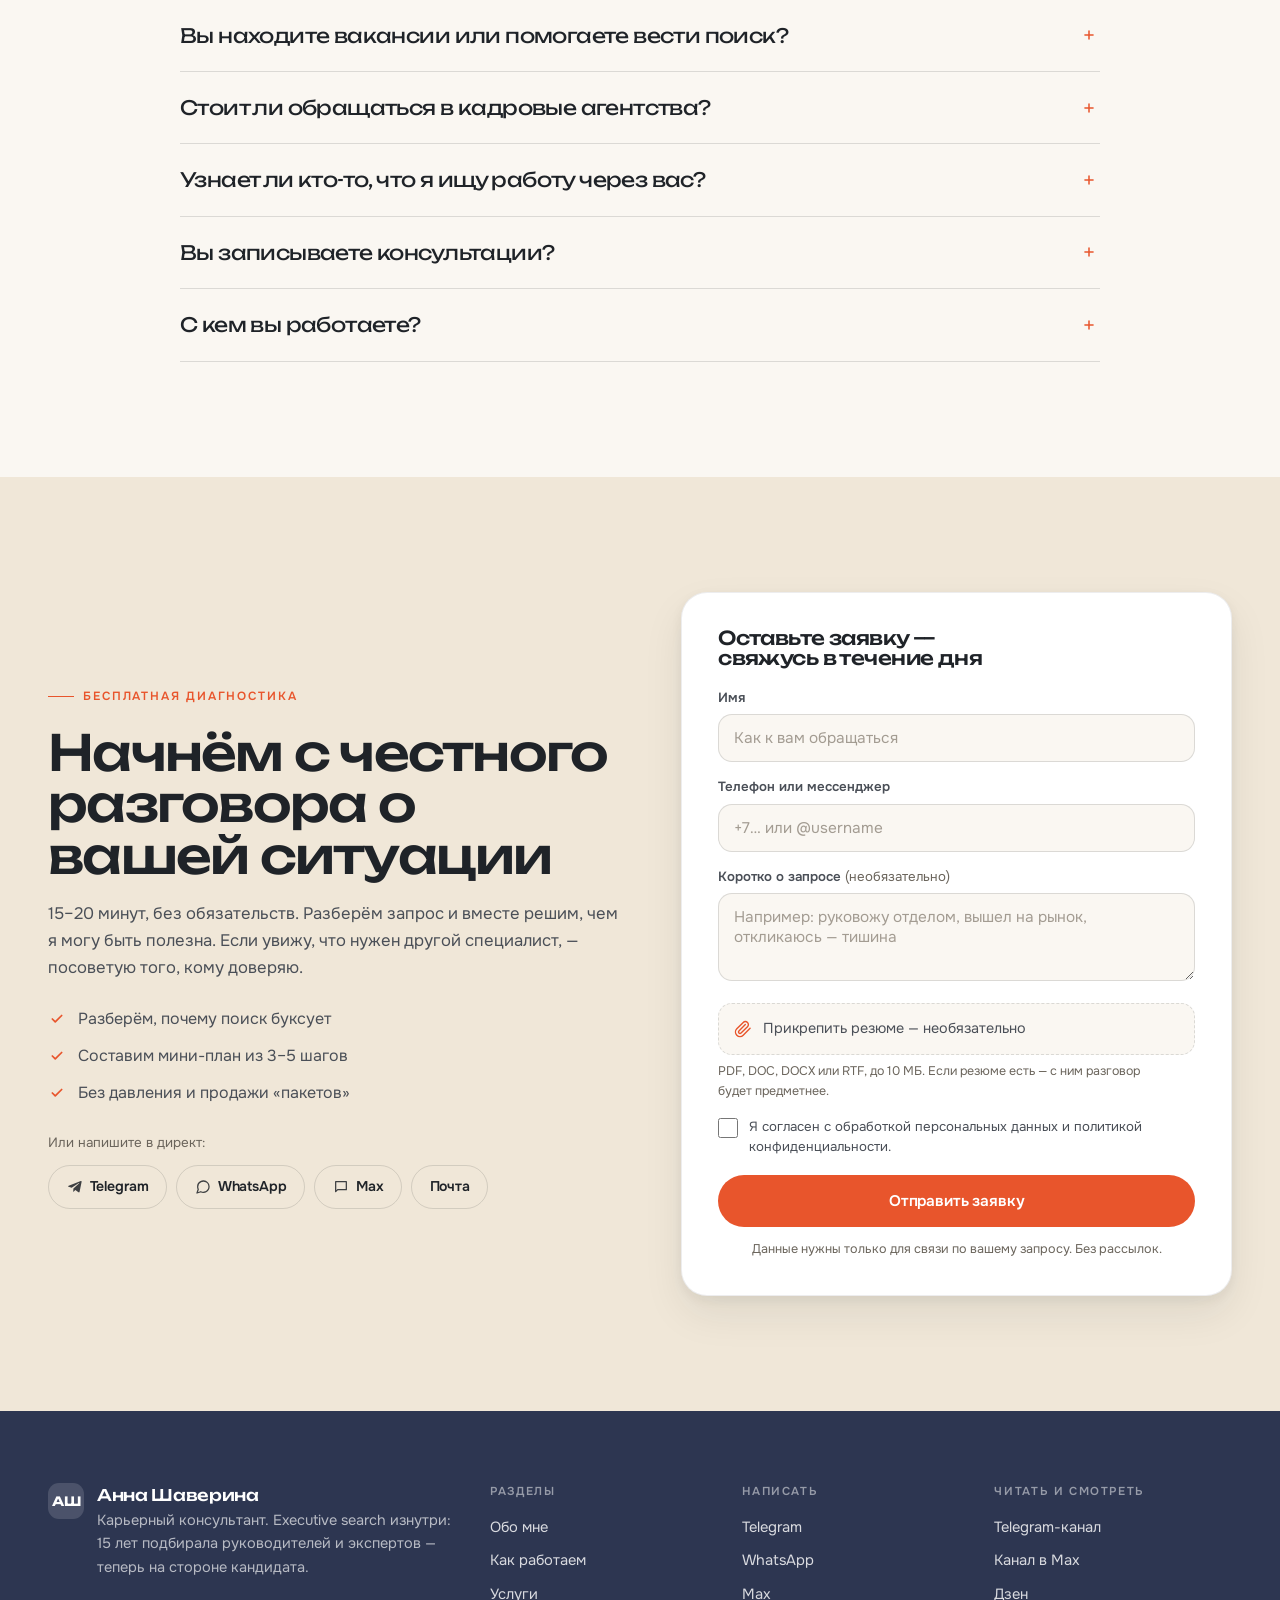
==== commit 04d709cd: "Новое фото в блоке отзывов Портрет в твиде заменён на студийный кадр на бордовом фоне. Пропорции кон" ====
--- a/index.html
+++ b/index.html
@@ -524,7 +524,7 @@
         </div>
       </div>
       <figure class="rev-photo">
-        <img src="assets/img/anna-portrait.jpg" alt="Анна Шаверина" width="800" height="1200" loading="lazy">
+        <img src="assets/img/anna-portrait.jpg?v=2" alt="Анна Шаверина" width="900" height="1200" loading="lazy">
       </figure>
     </div>
 
--- a/assets/css/styles.css
+++ b/assets/css/styles.css
@@ -479,8 +479,8 @@
   font-size:clamp(1.25rem,2.7vw,2.05rem); line-height:1.24; letter-spacing:-.035em; color:var(--fg);
 }
 .rev-feature .rev-body{ margin-top:20px; font-size:.99rem; color:var(--fg-2); }
-.rev-photo{ border-radius:var(--r-lg); overflow:hidden; aspect-ratio:4/5; box-shadow:var(--shadow-md); }
-.rev-photo img{ width:100%; height:100%; object-fit:cover; }
+.rev-photo{ border-radius:var(--r-lg); overflow:hidden; aspect-ratio:3/4; box-shadow:var(--shadow-md); }
+.rev-photo img{ width:100%; height:100%; object-fit:cover; object-position:center 18%; }
 
 .rev-grid{ display:grid; grid-template-columns:repeat(3,1fr); gap:clamp(14px,1.8vw,22px); }
 .rev{
@@ -682,7 +682,7 @@
   .confid-inner{ grid-template-columns:1fr; }
   .exp-list:last-child li:first-child{ border-top:none; }
   .rev-feature{ grid-template-columns:1fr; }
-  .rev-photo{ max-width:360px; aspect-ratio:4/5; }
+  .rev-photo{ max-width:360px; aspect-ratio:3/4; }
   .rev-grid{ grid-template-columns:1fr 1fr; }
   .press-list{ grid-template-columns:1fr; }
   .courses-grid{ grid-template-columns:1fr; }
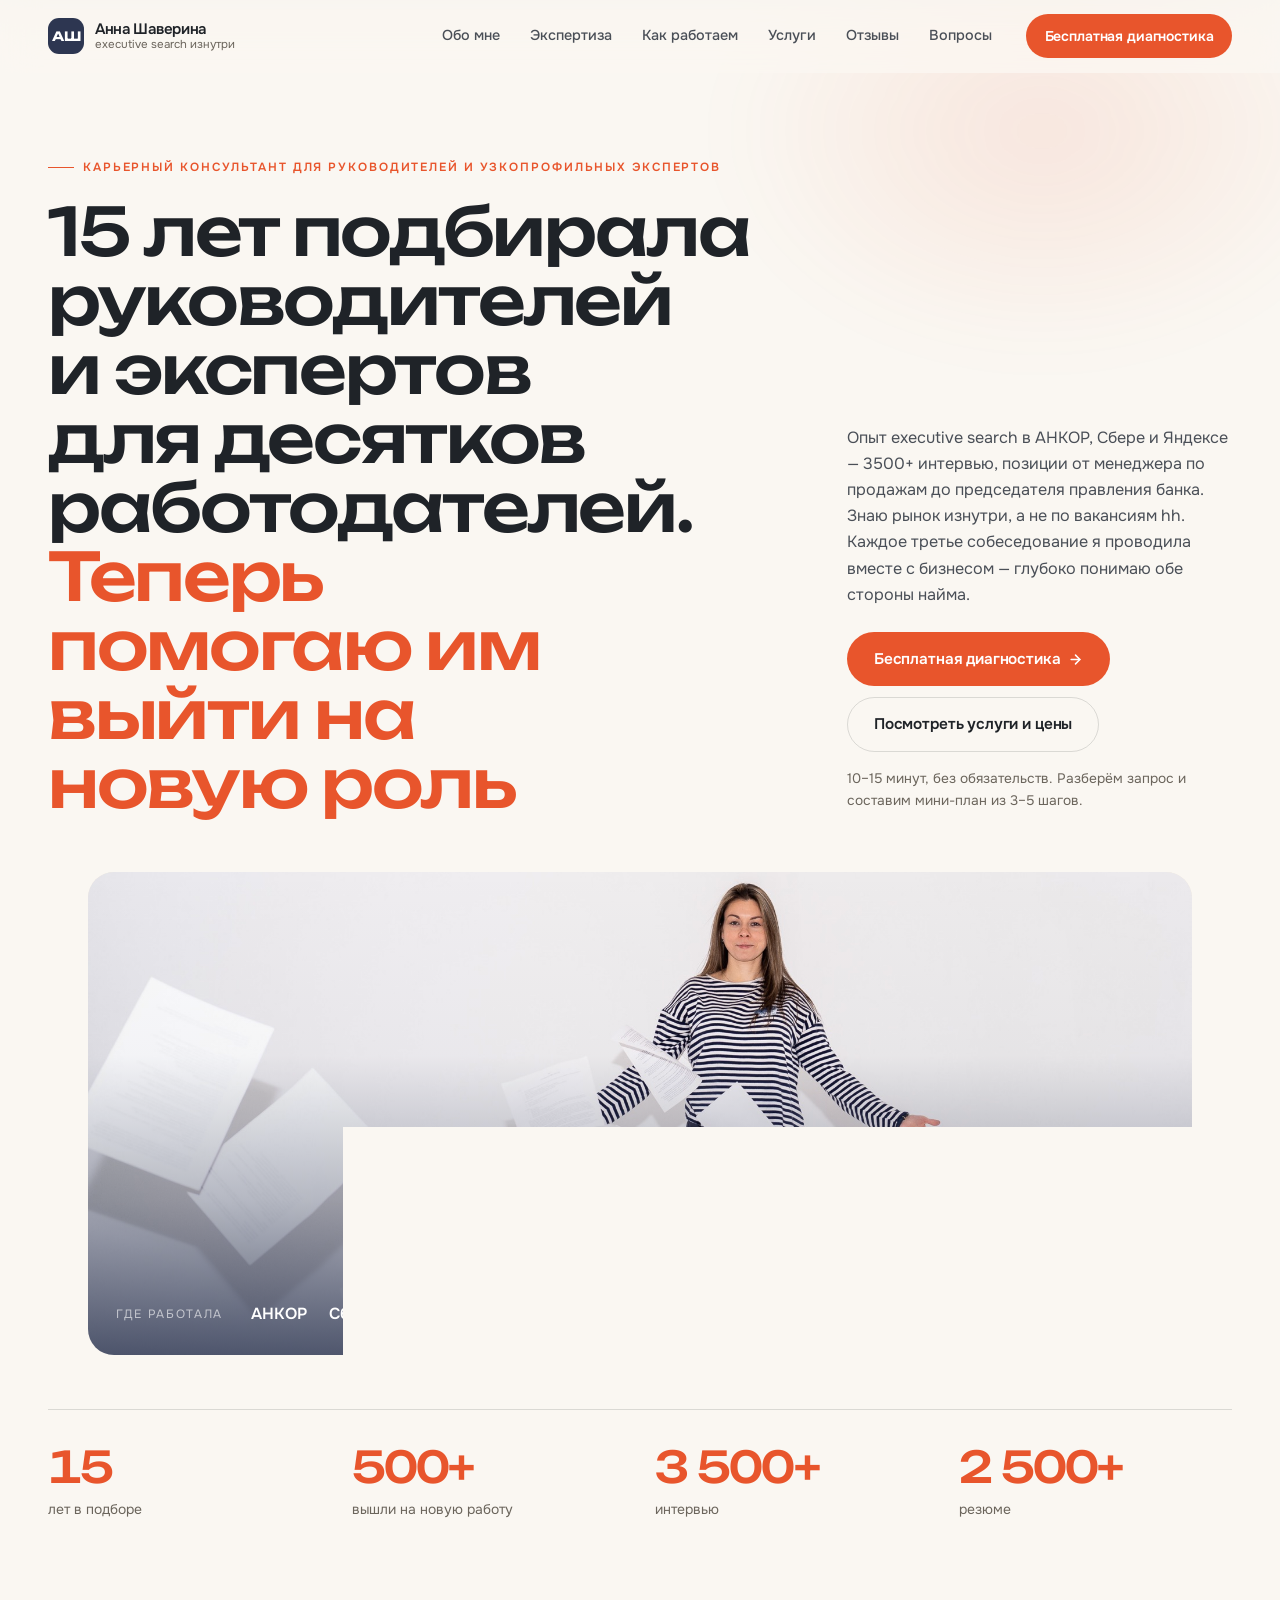
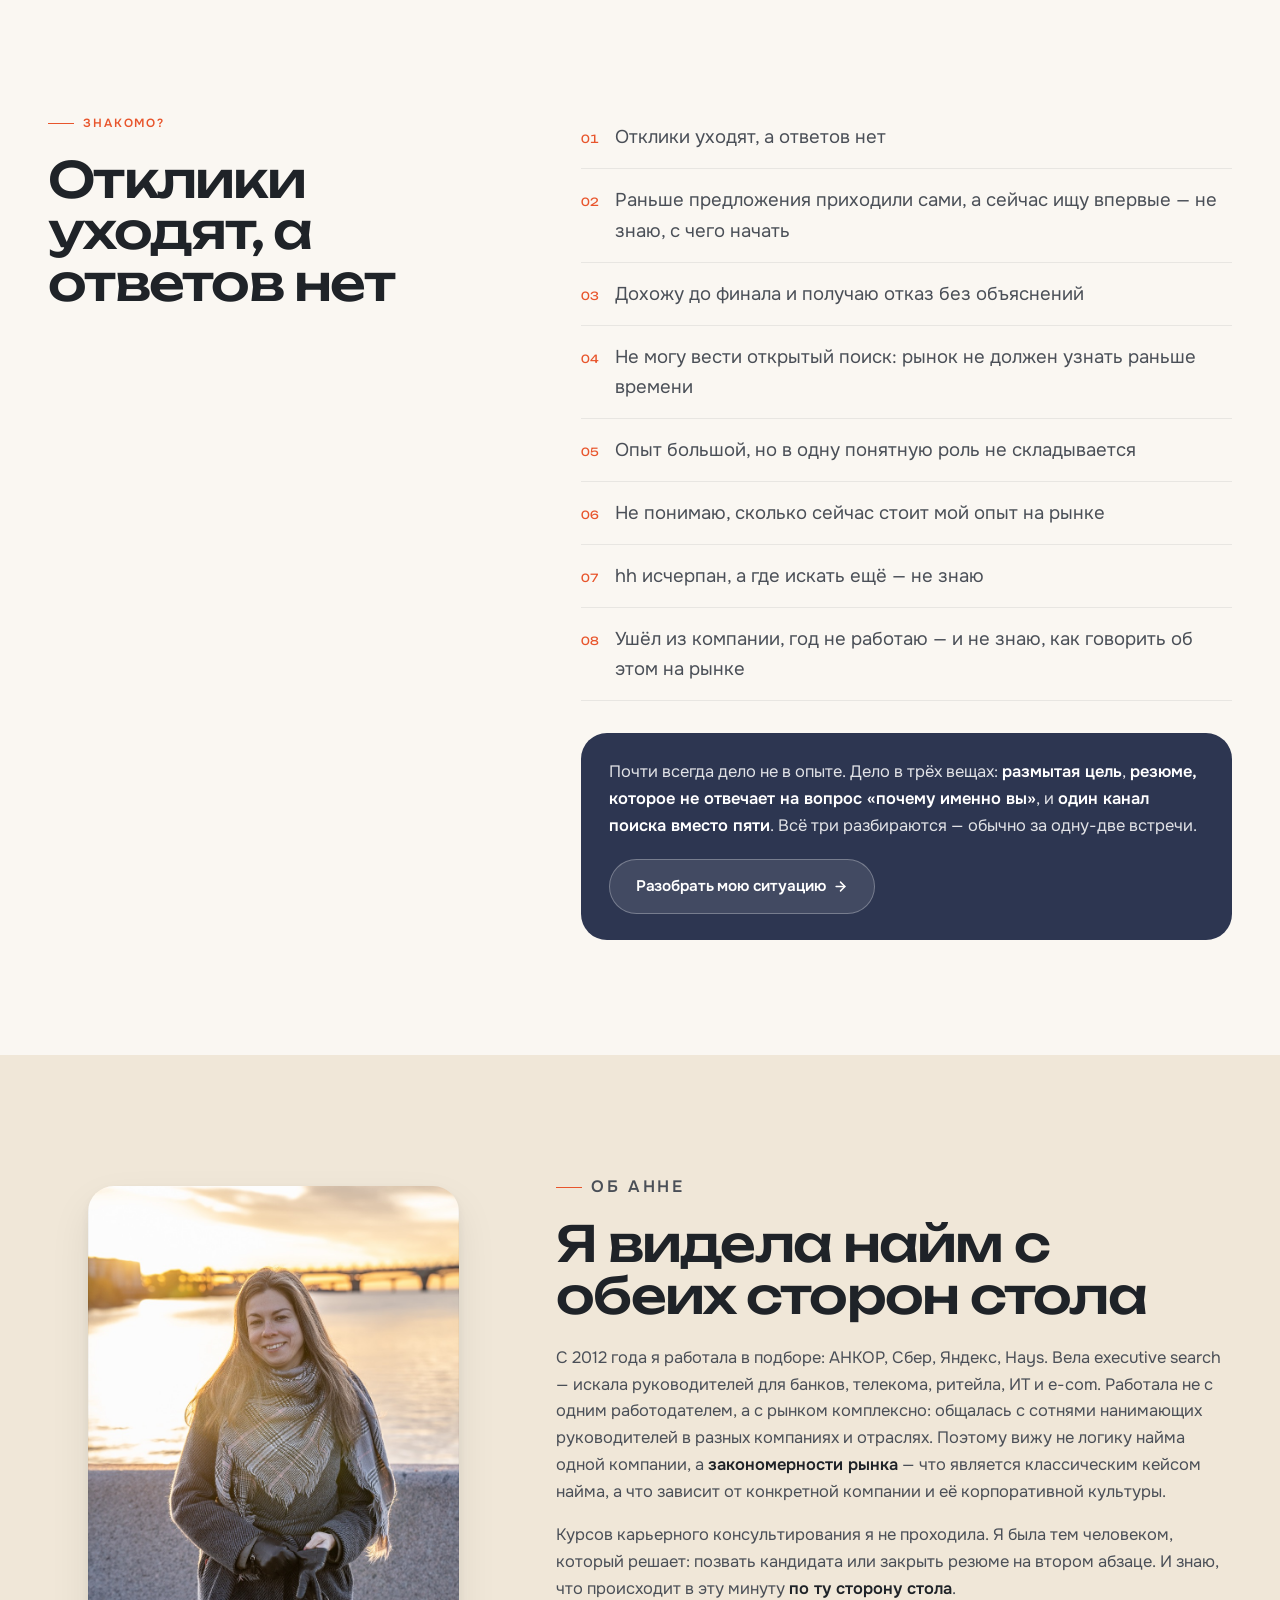
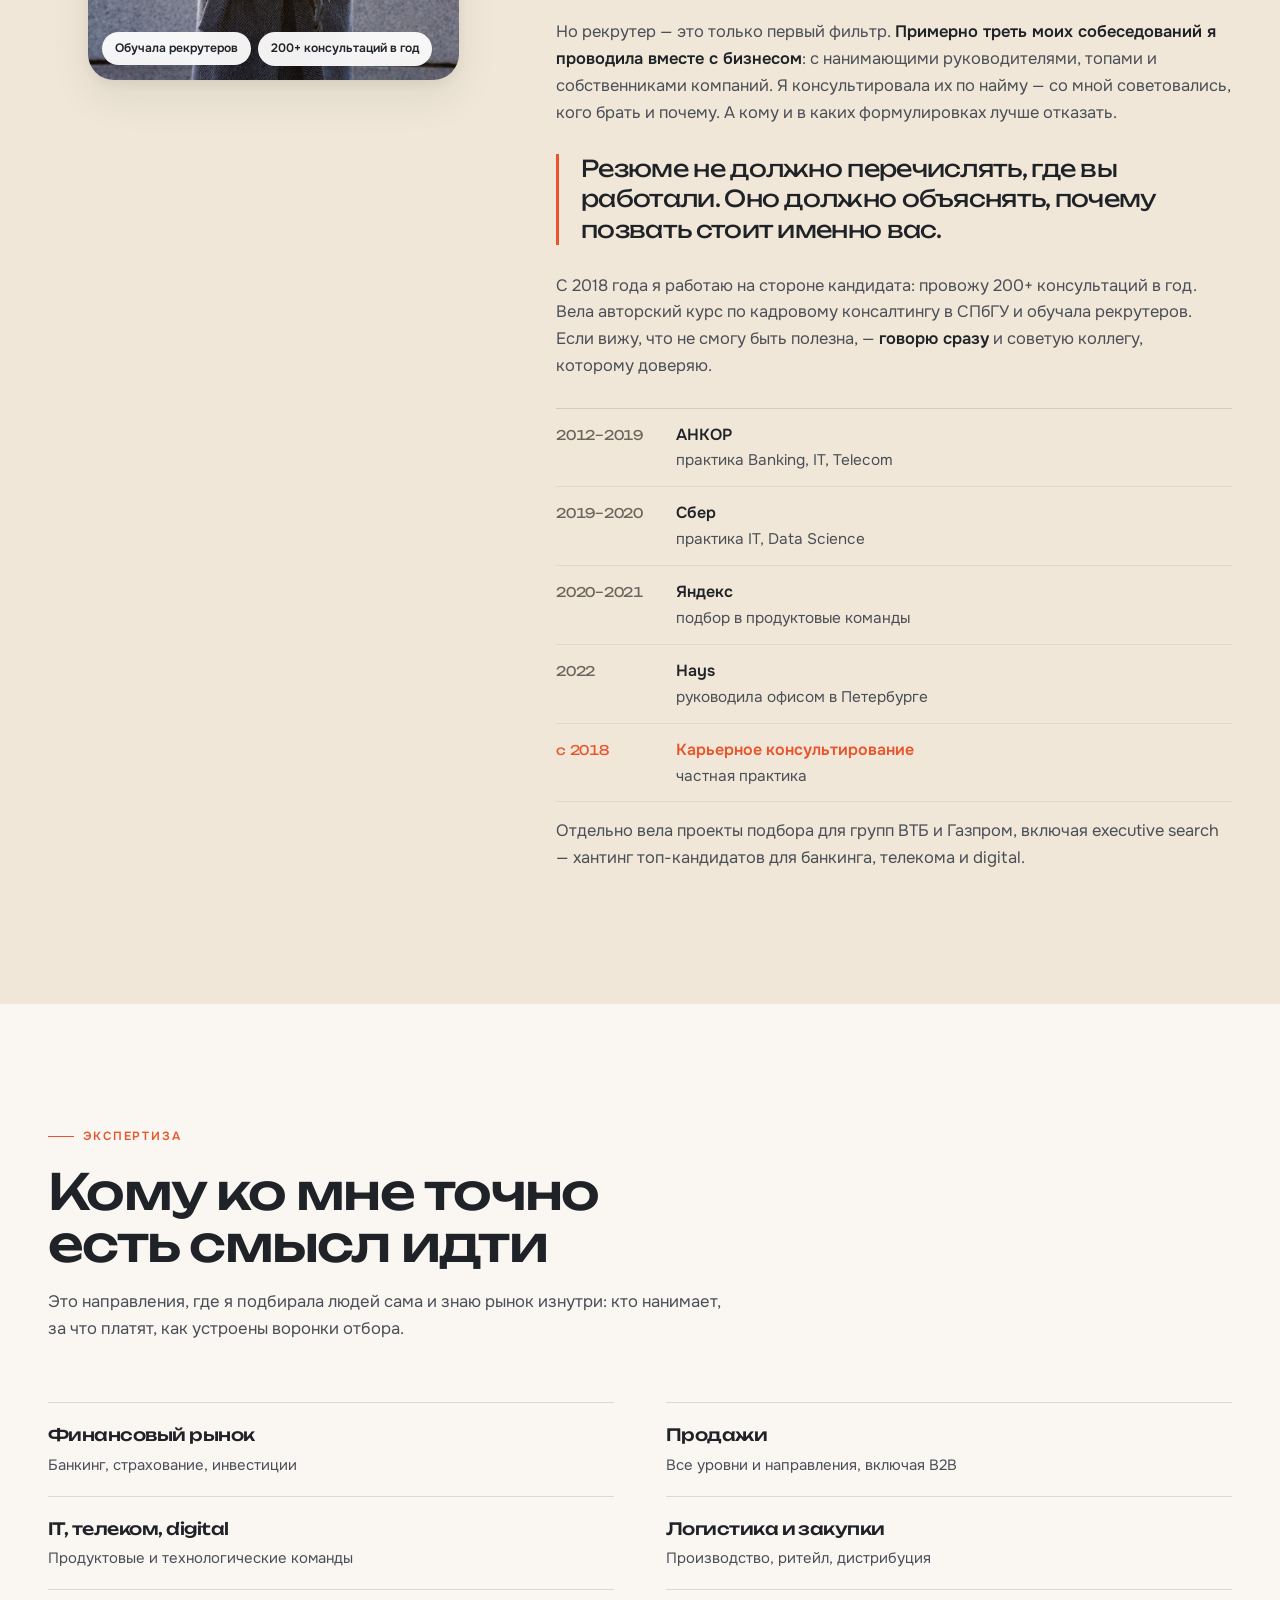
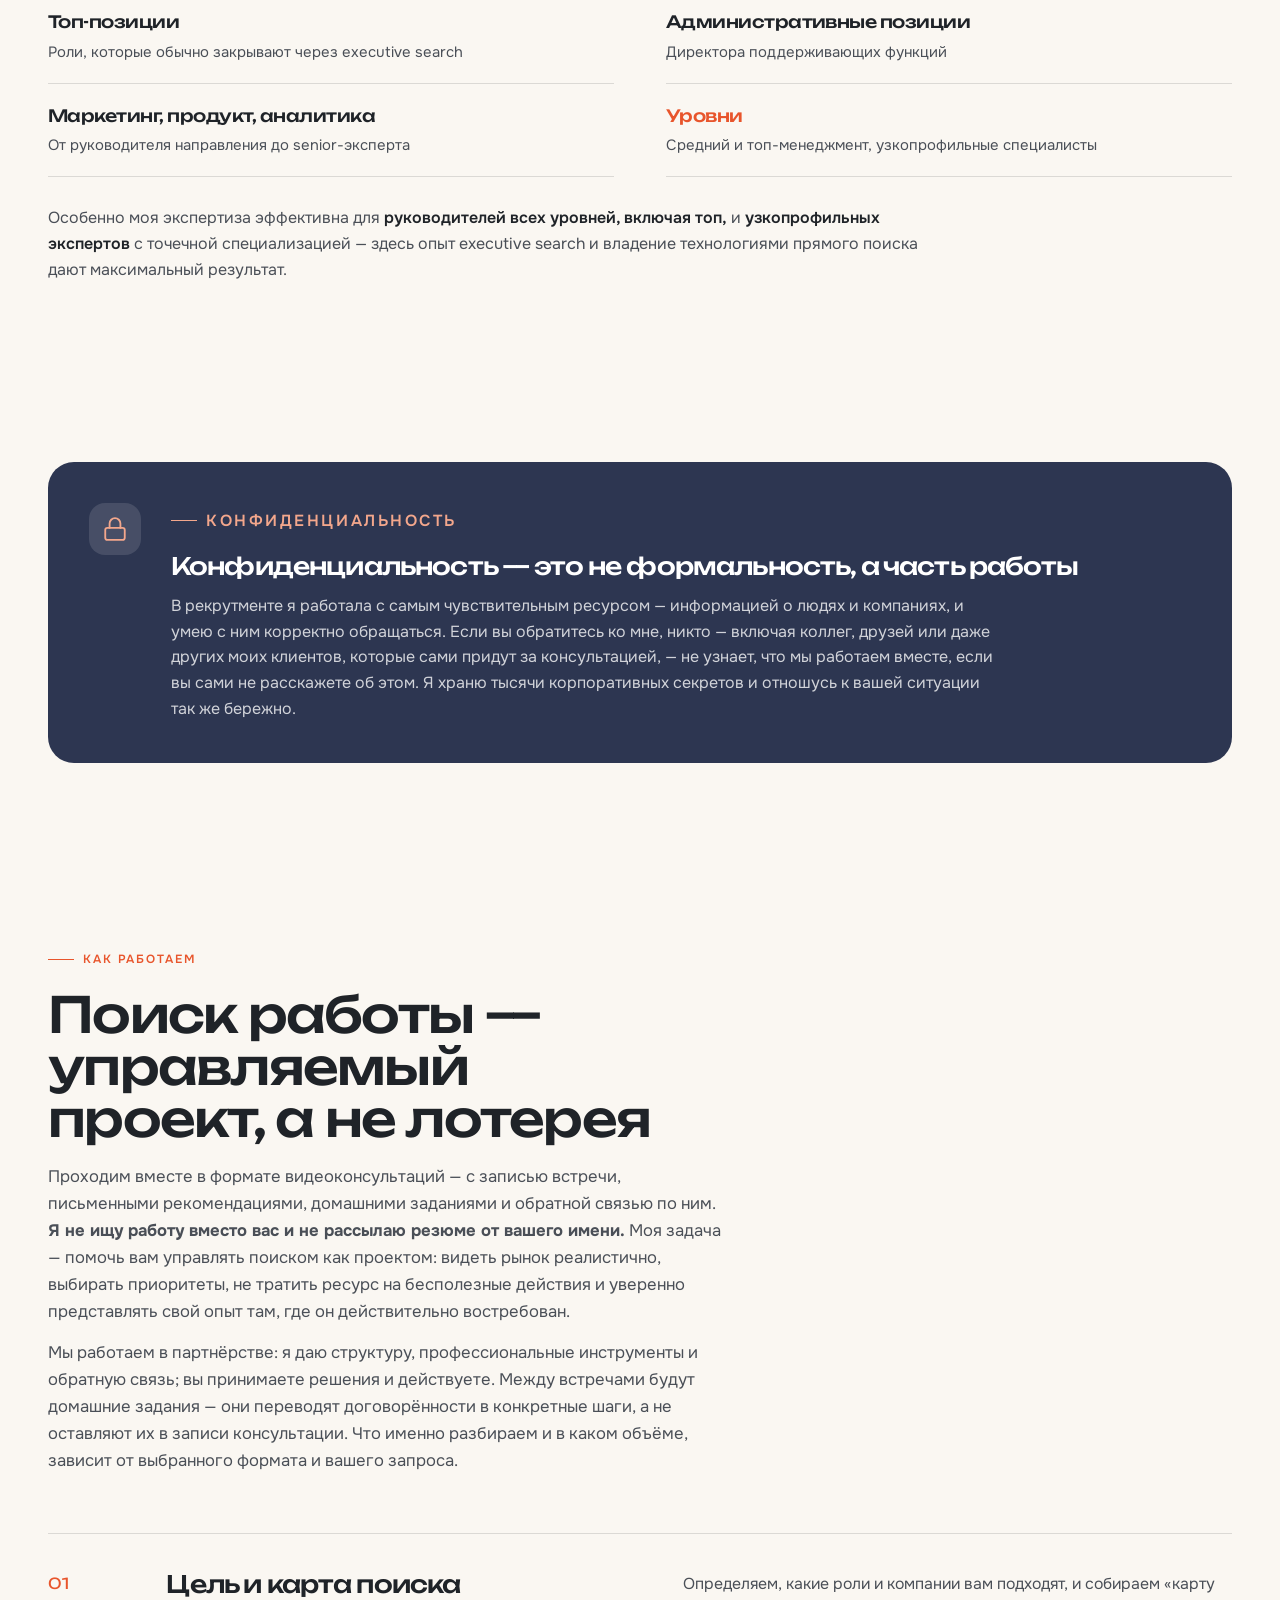
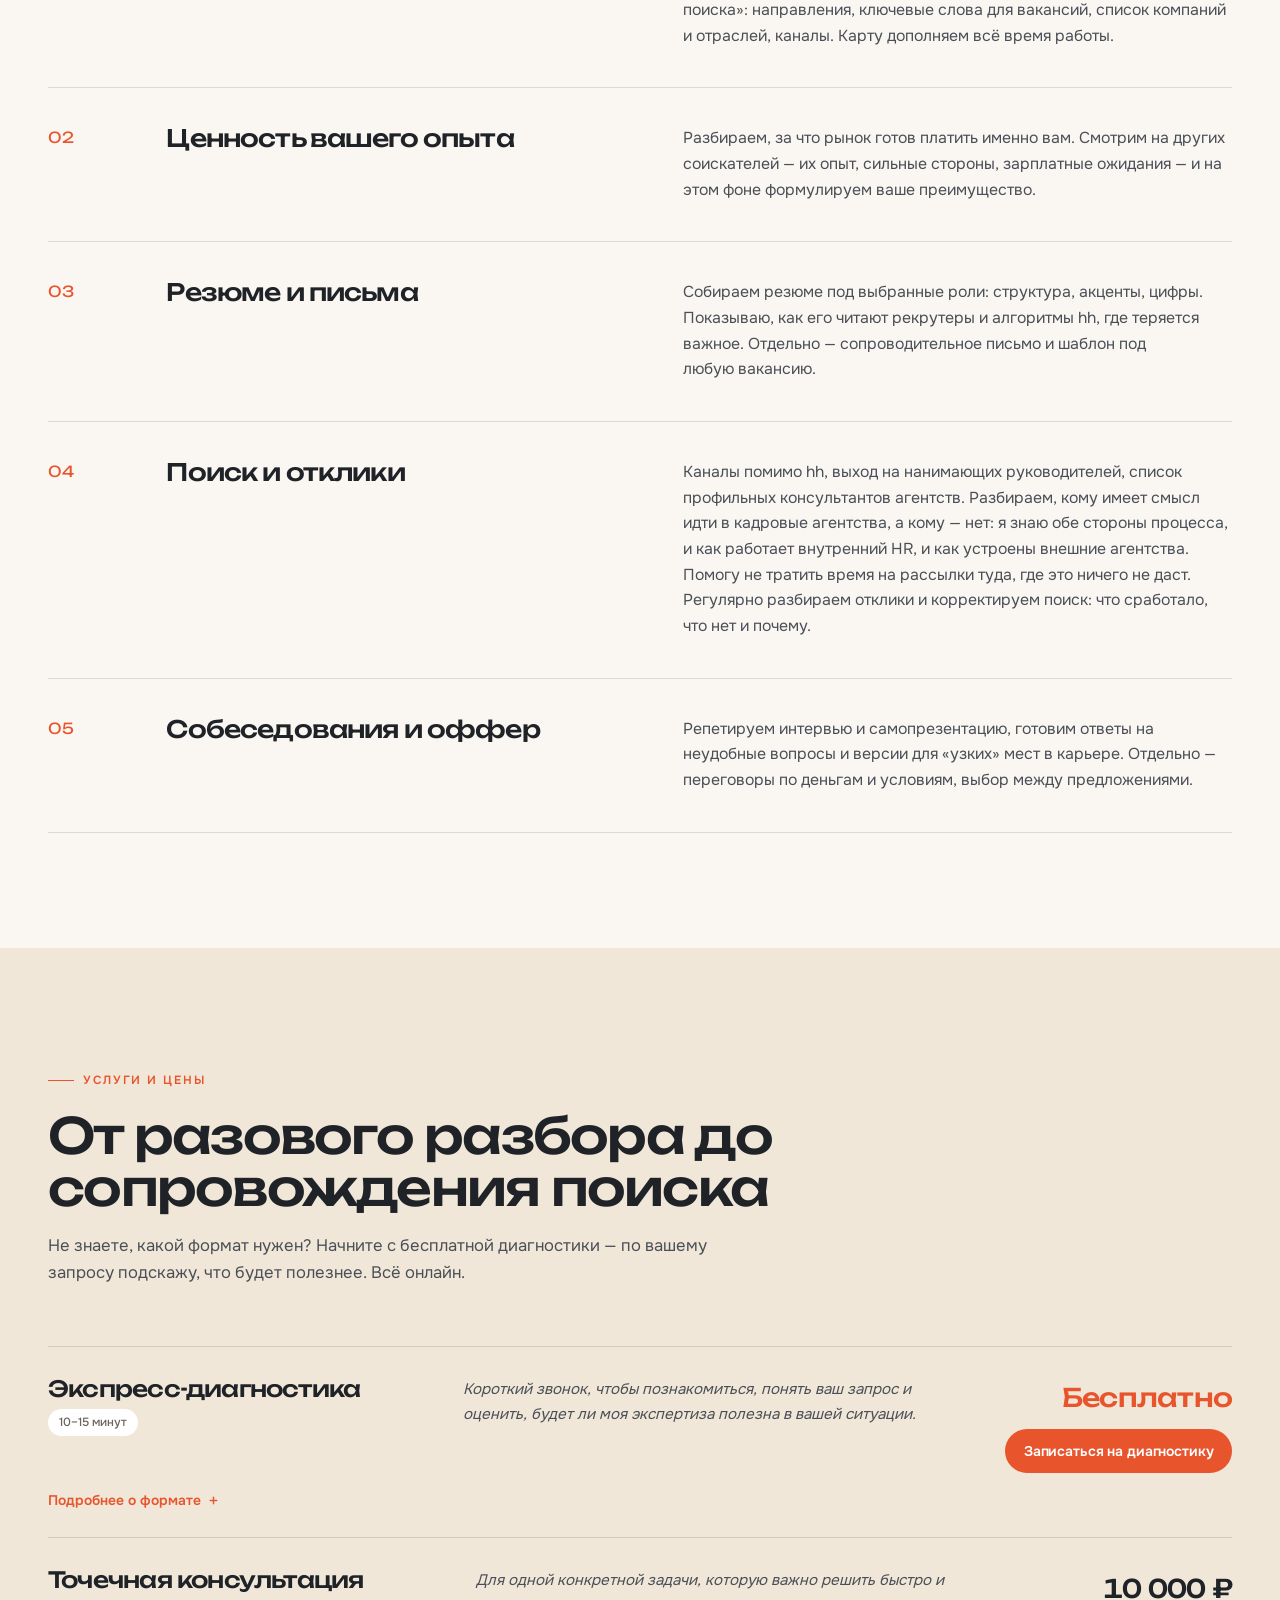
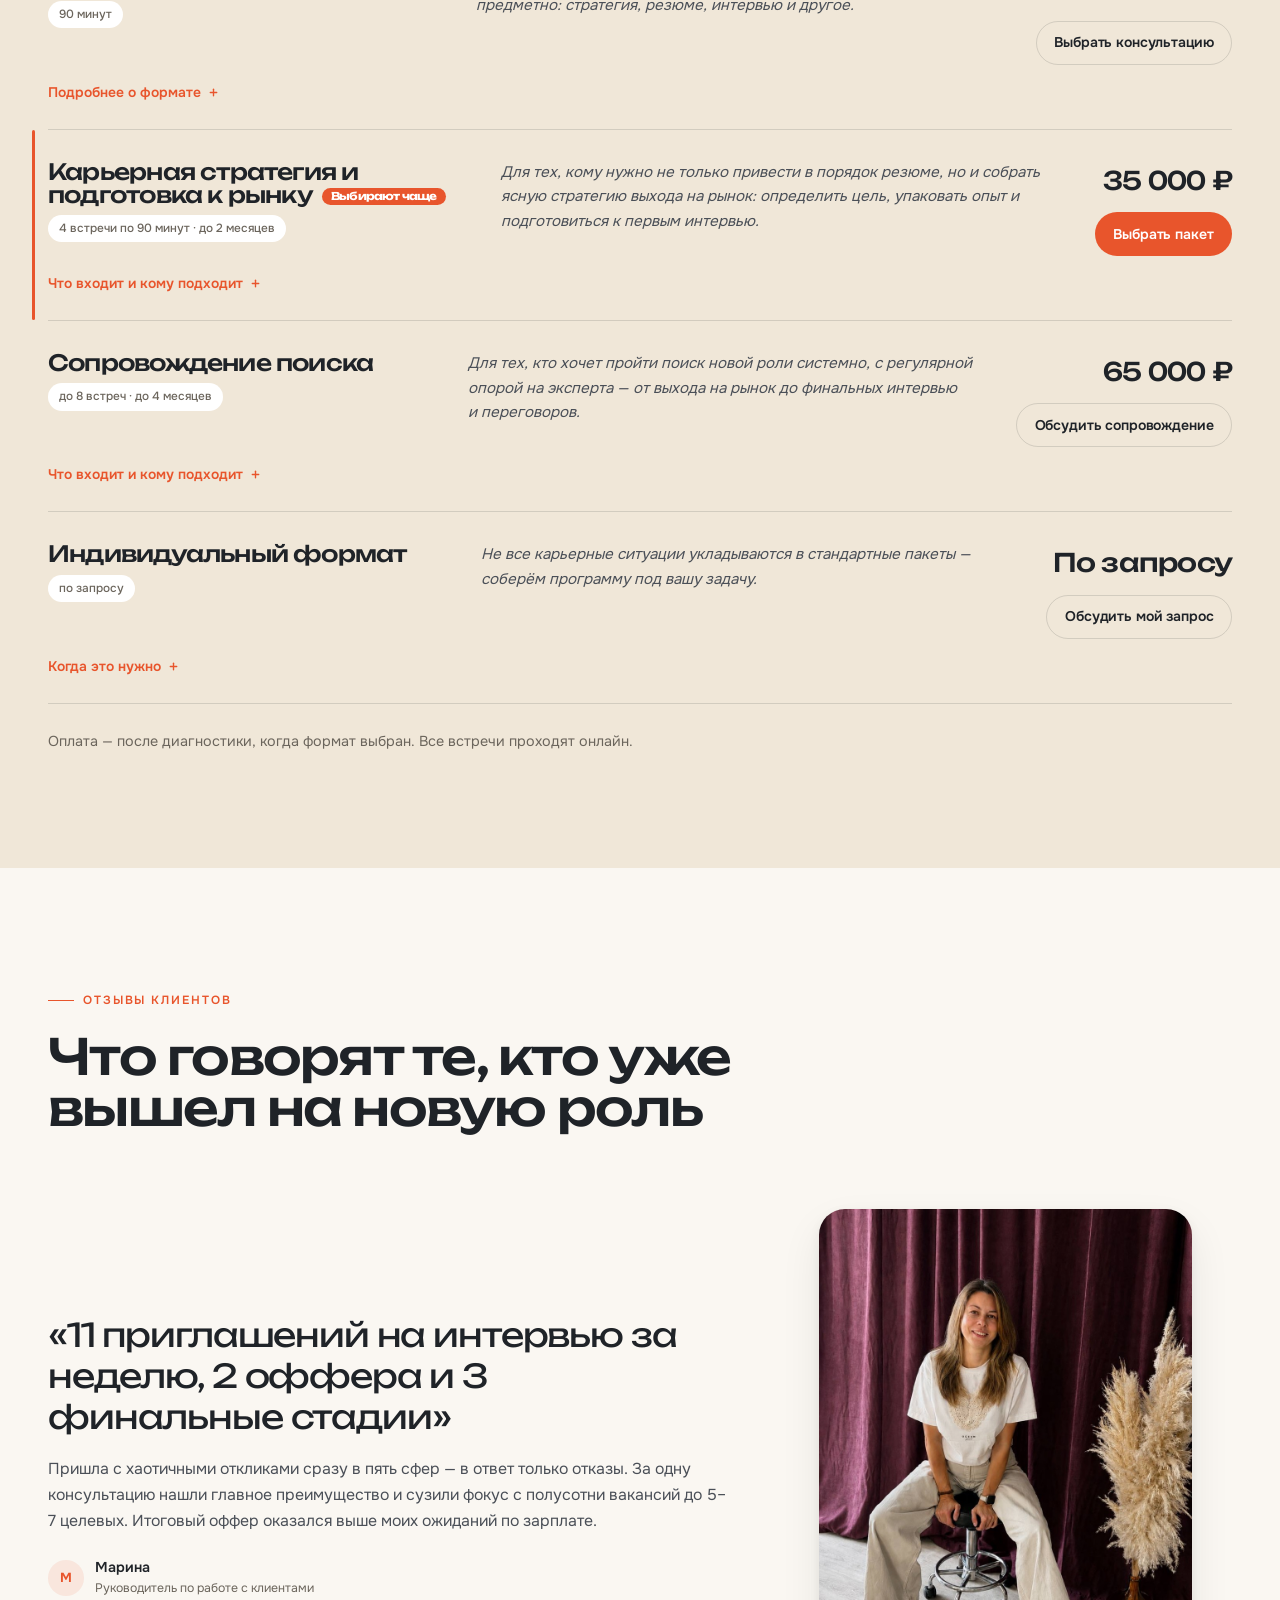
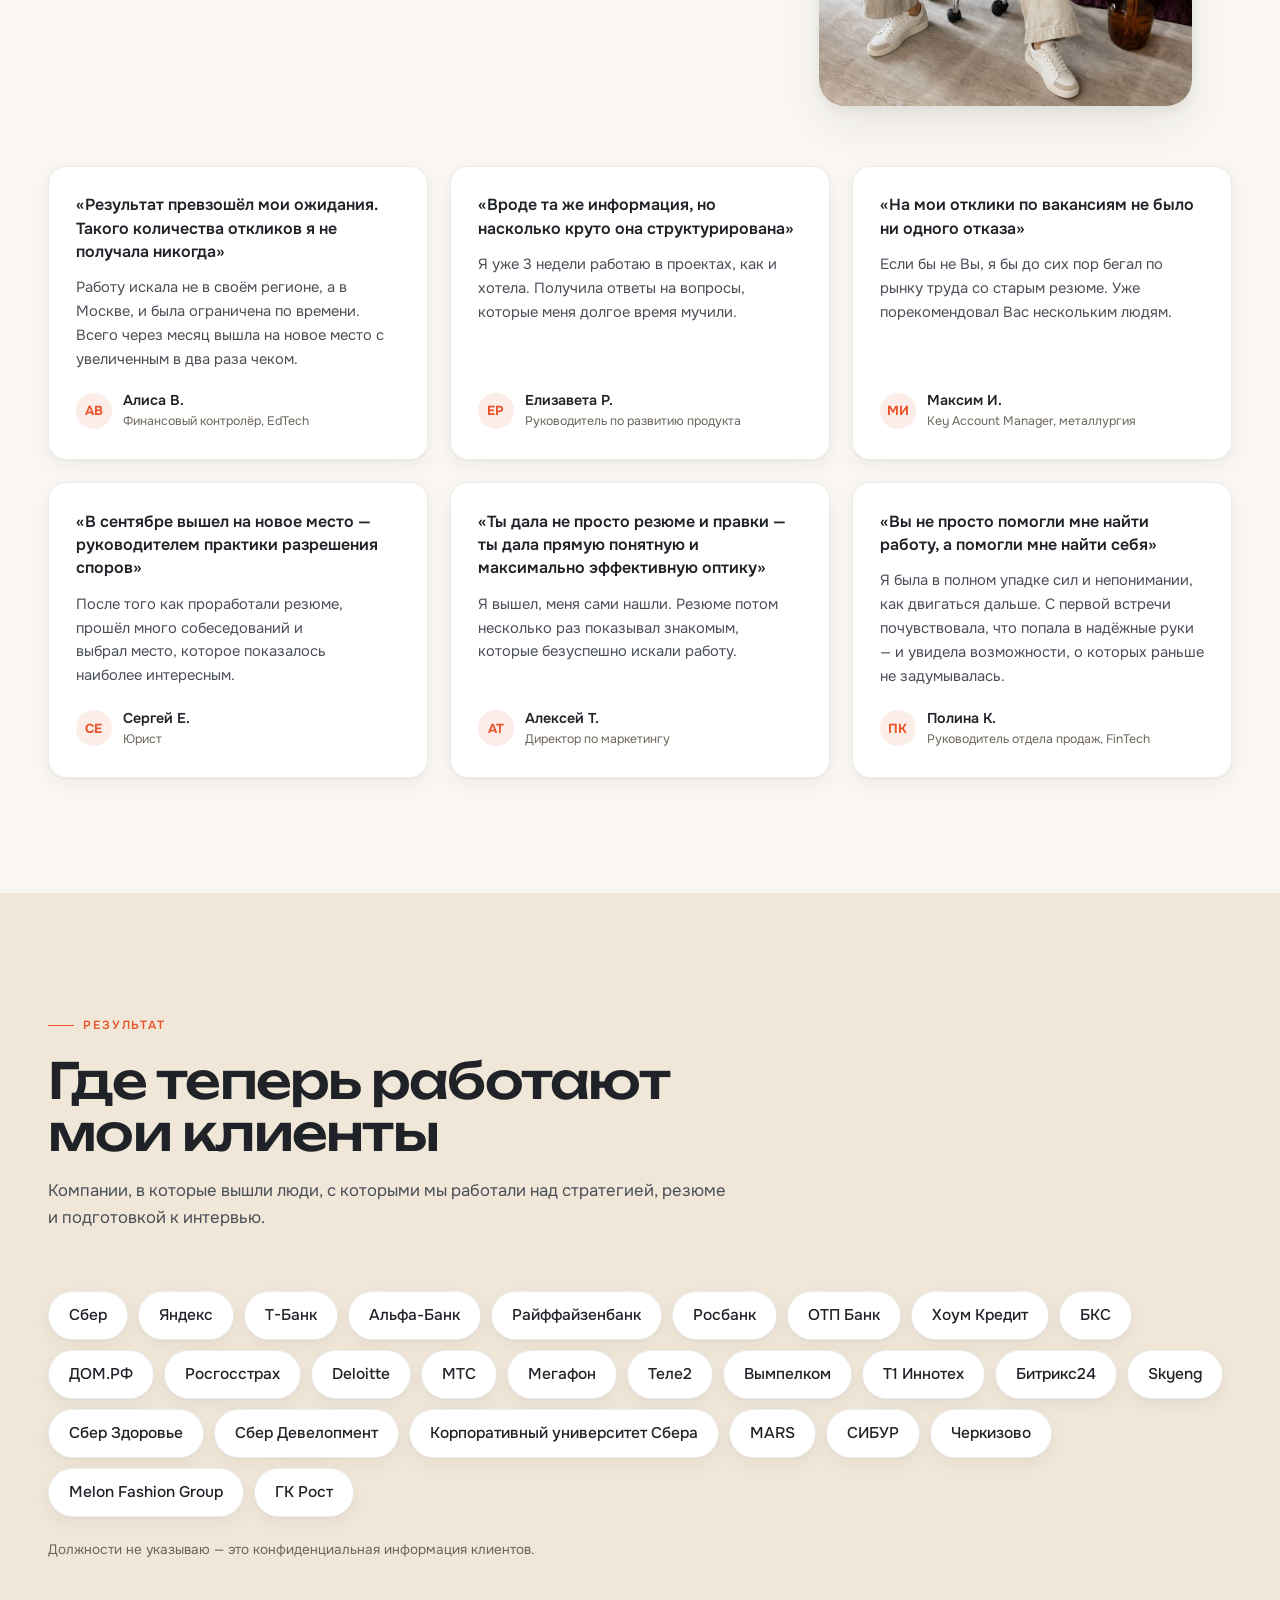
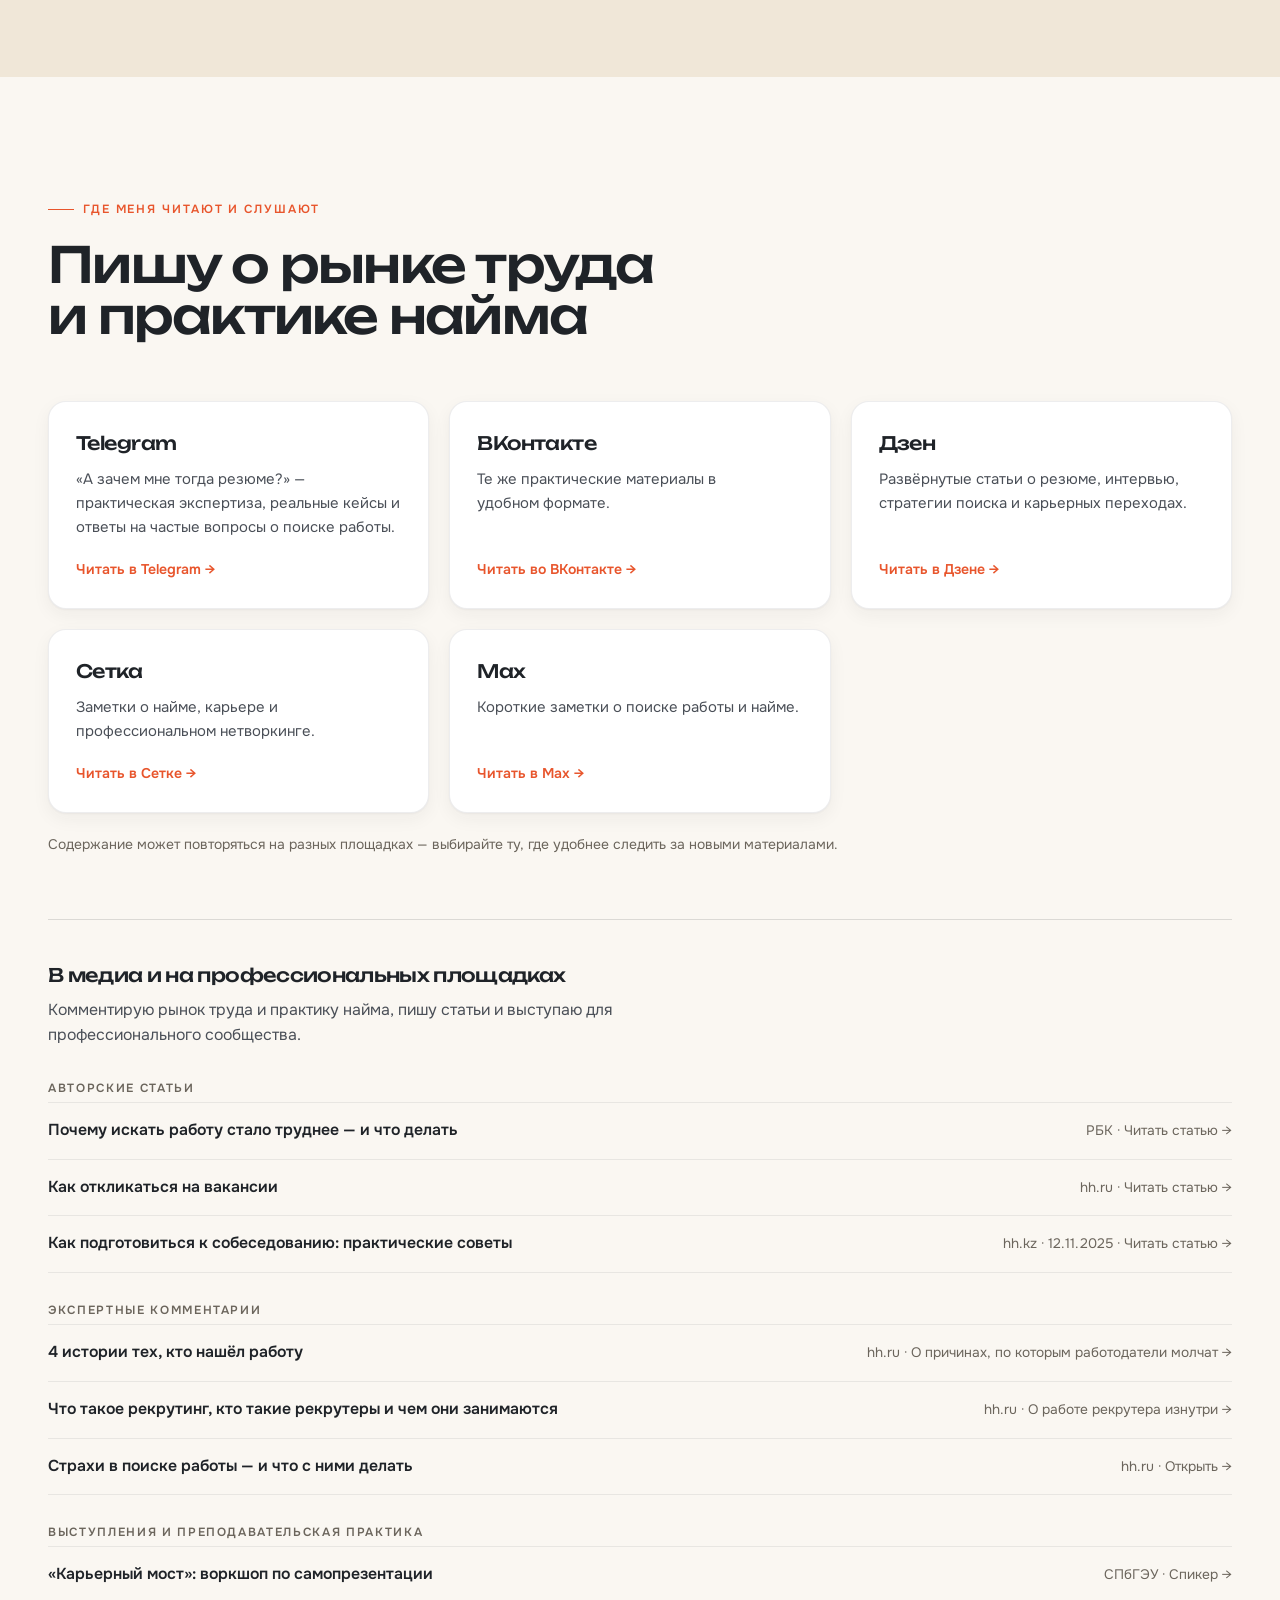
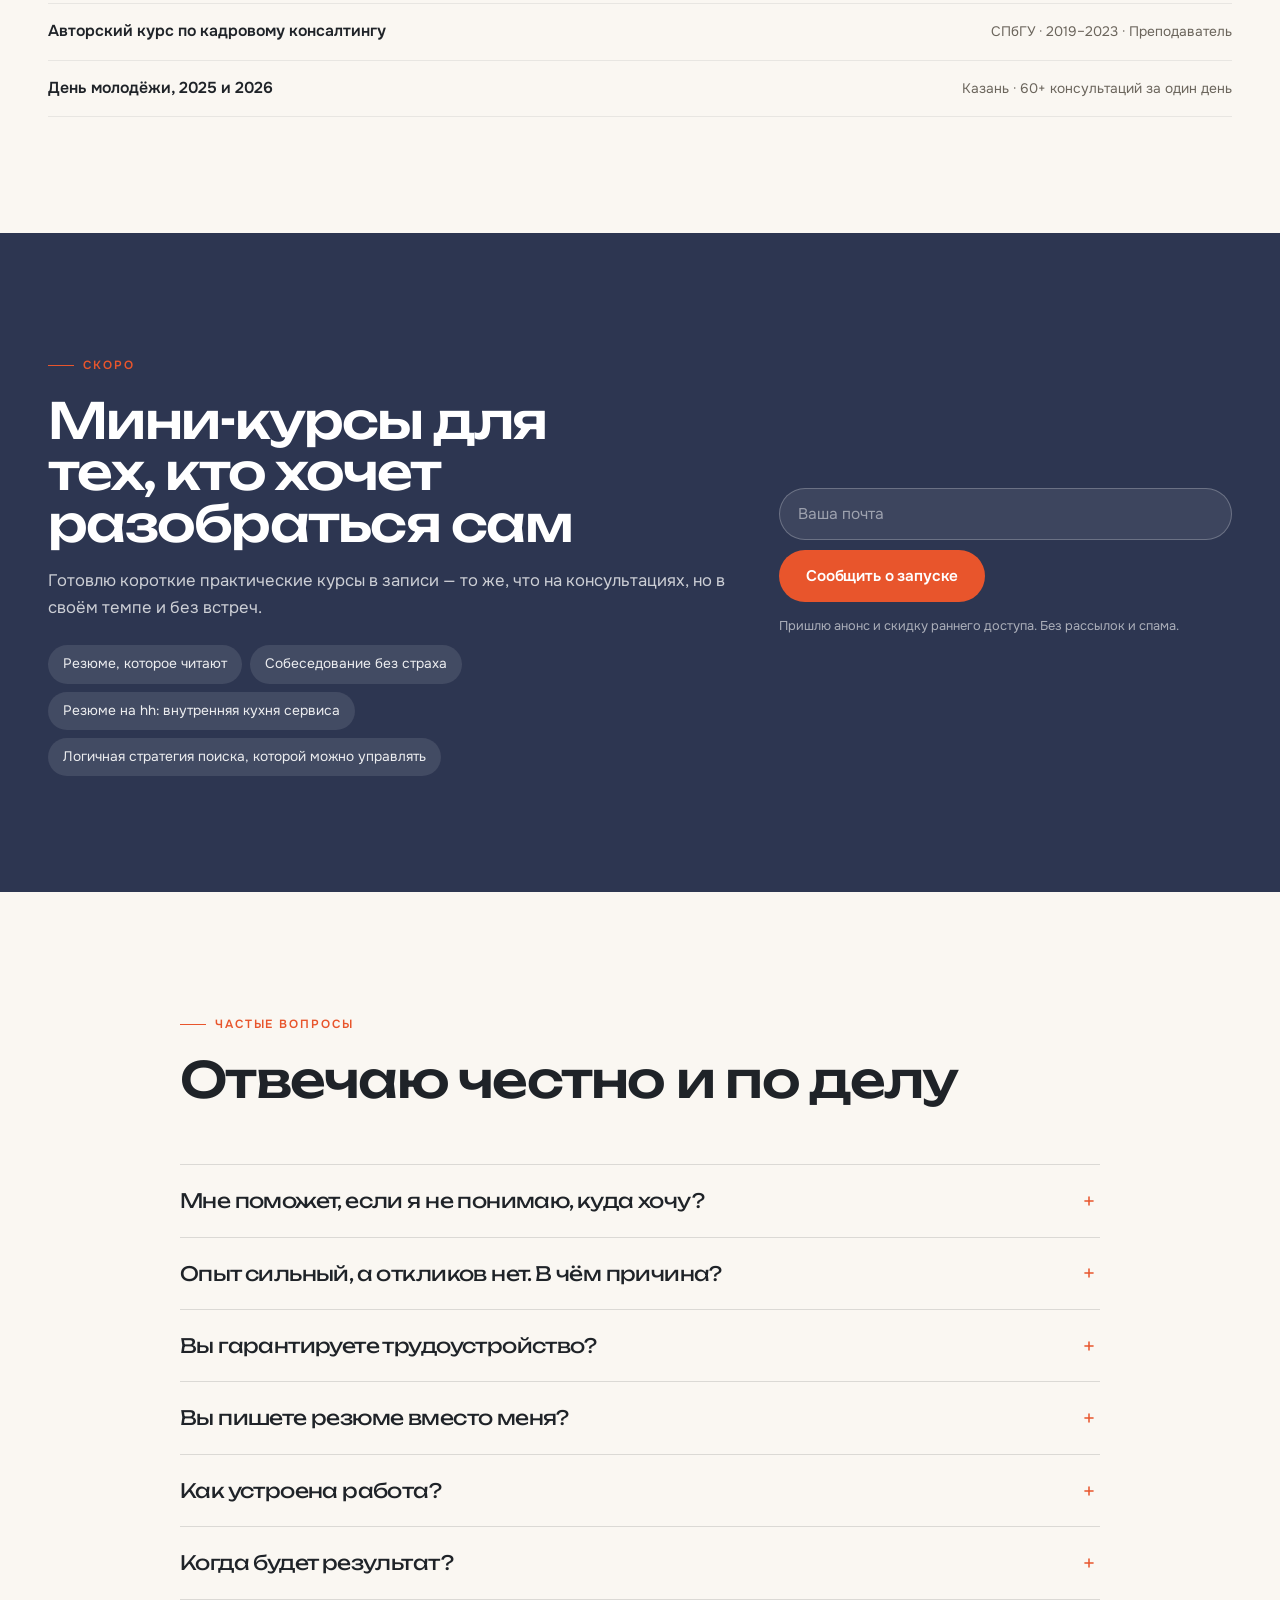
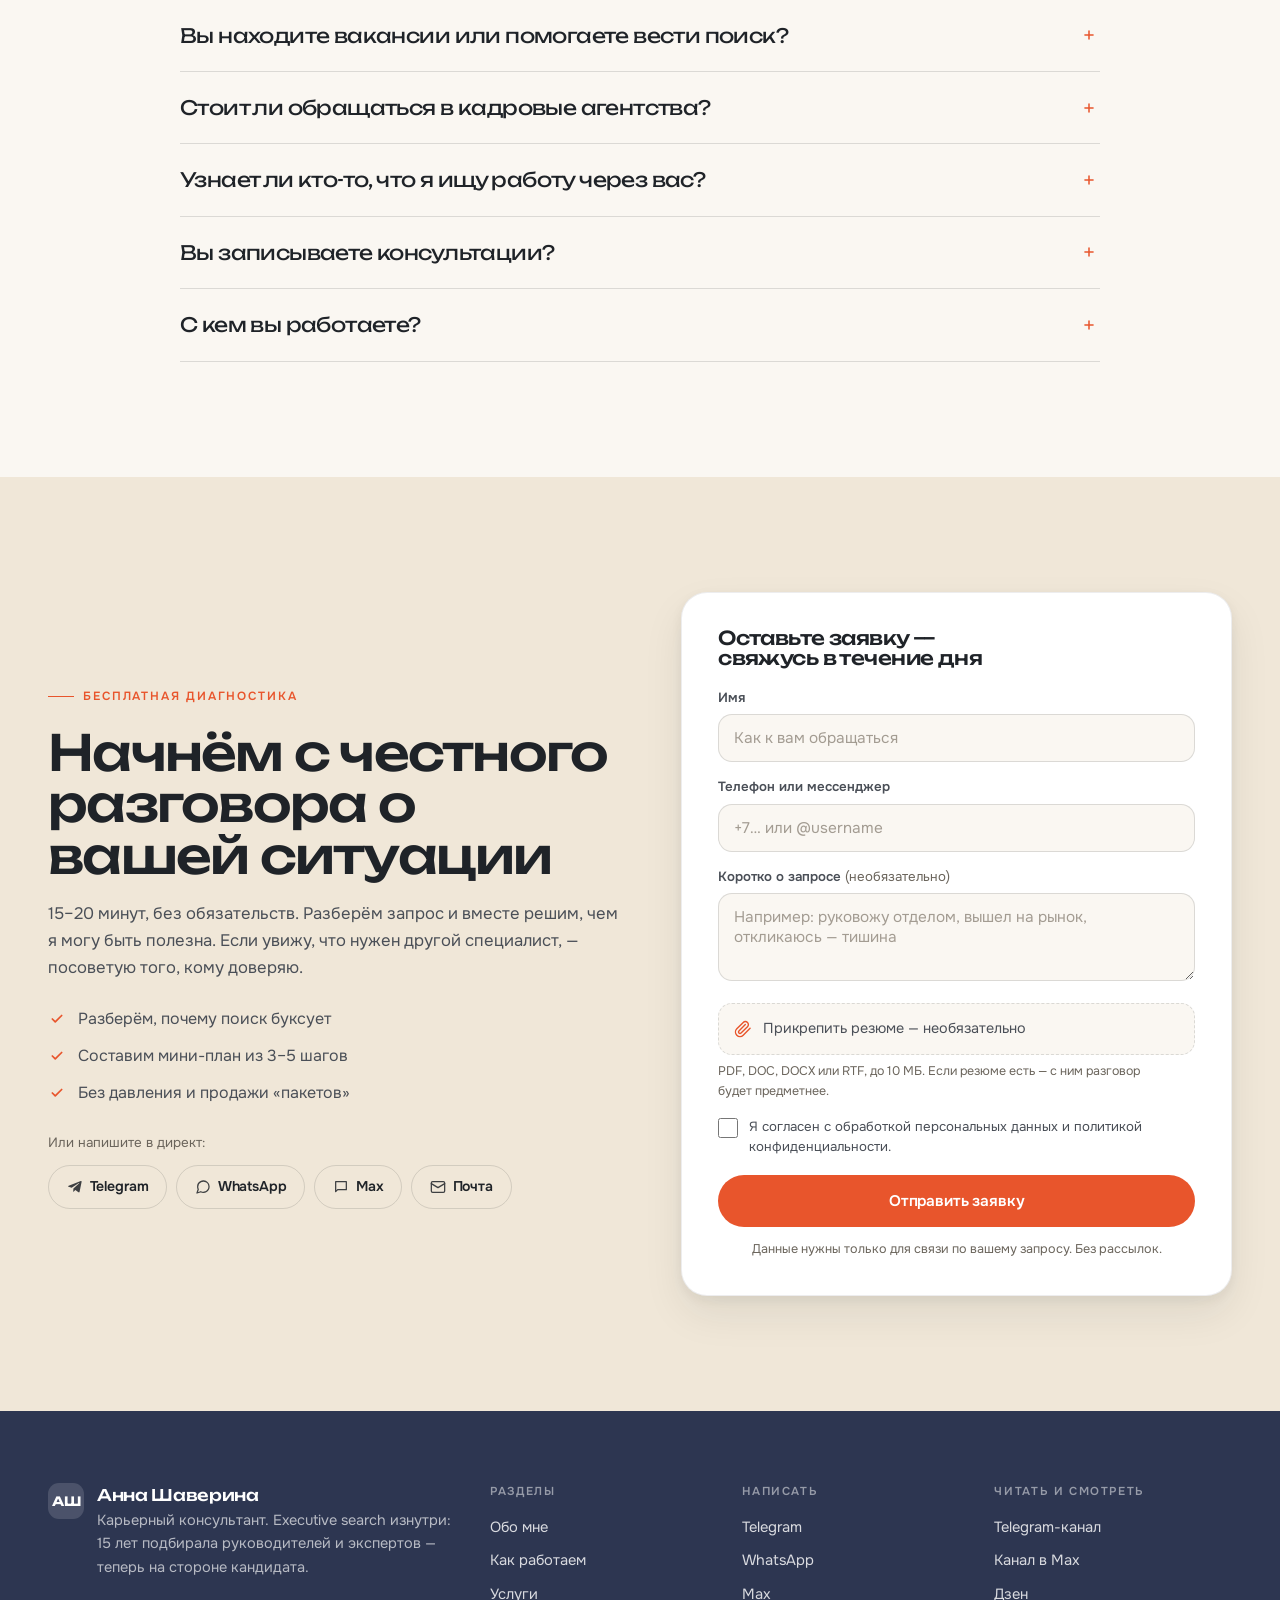
==== commit 3aea3b67: "Иконка конверта на кнопке «Почта» Три кнопки в блоке директа были с иконками, а «Почта» — без, и выб" ====
--- a/index.html
+++ b/index.html
@@ -852,7 +852,10 @@
           <svg width="16" height="16" viewBox="0 0 24 24" fill="none" stroke="currentColor" stroke-width="1.9" stroke-linecap="round" stroke-linejoin="round" aria-hidden="true"><path d="M4 4h16v12H7l-3 3z"/></svg>
           Max
         </a>
-        <a class="btn btn-ghost btn-sm" href="#" data-link="email">Почта</a>
+        <a class="btn btn-ghost btn-sm" href="#" data-link="email">
+          <svg width="16" height="16" viewBox="0 0 24 24" fill="none" stroke="currentColor" stroke-width="1.9" stroke-linecap="round" stroke-linejoin="round" aria-hidden="true"><rect x="2" y="4" width="20" height="16" rx="2"/><path d="m2 7 10 6 10-6"/></svg>
+          Почта
+        </a>
       </div>
     </div>
 
